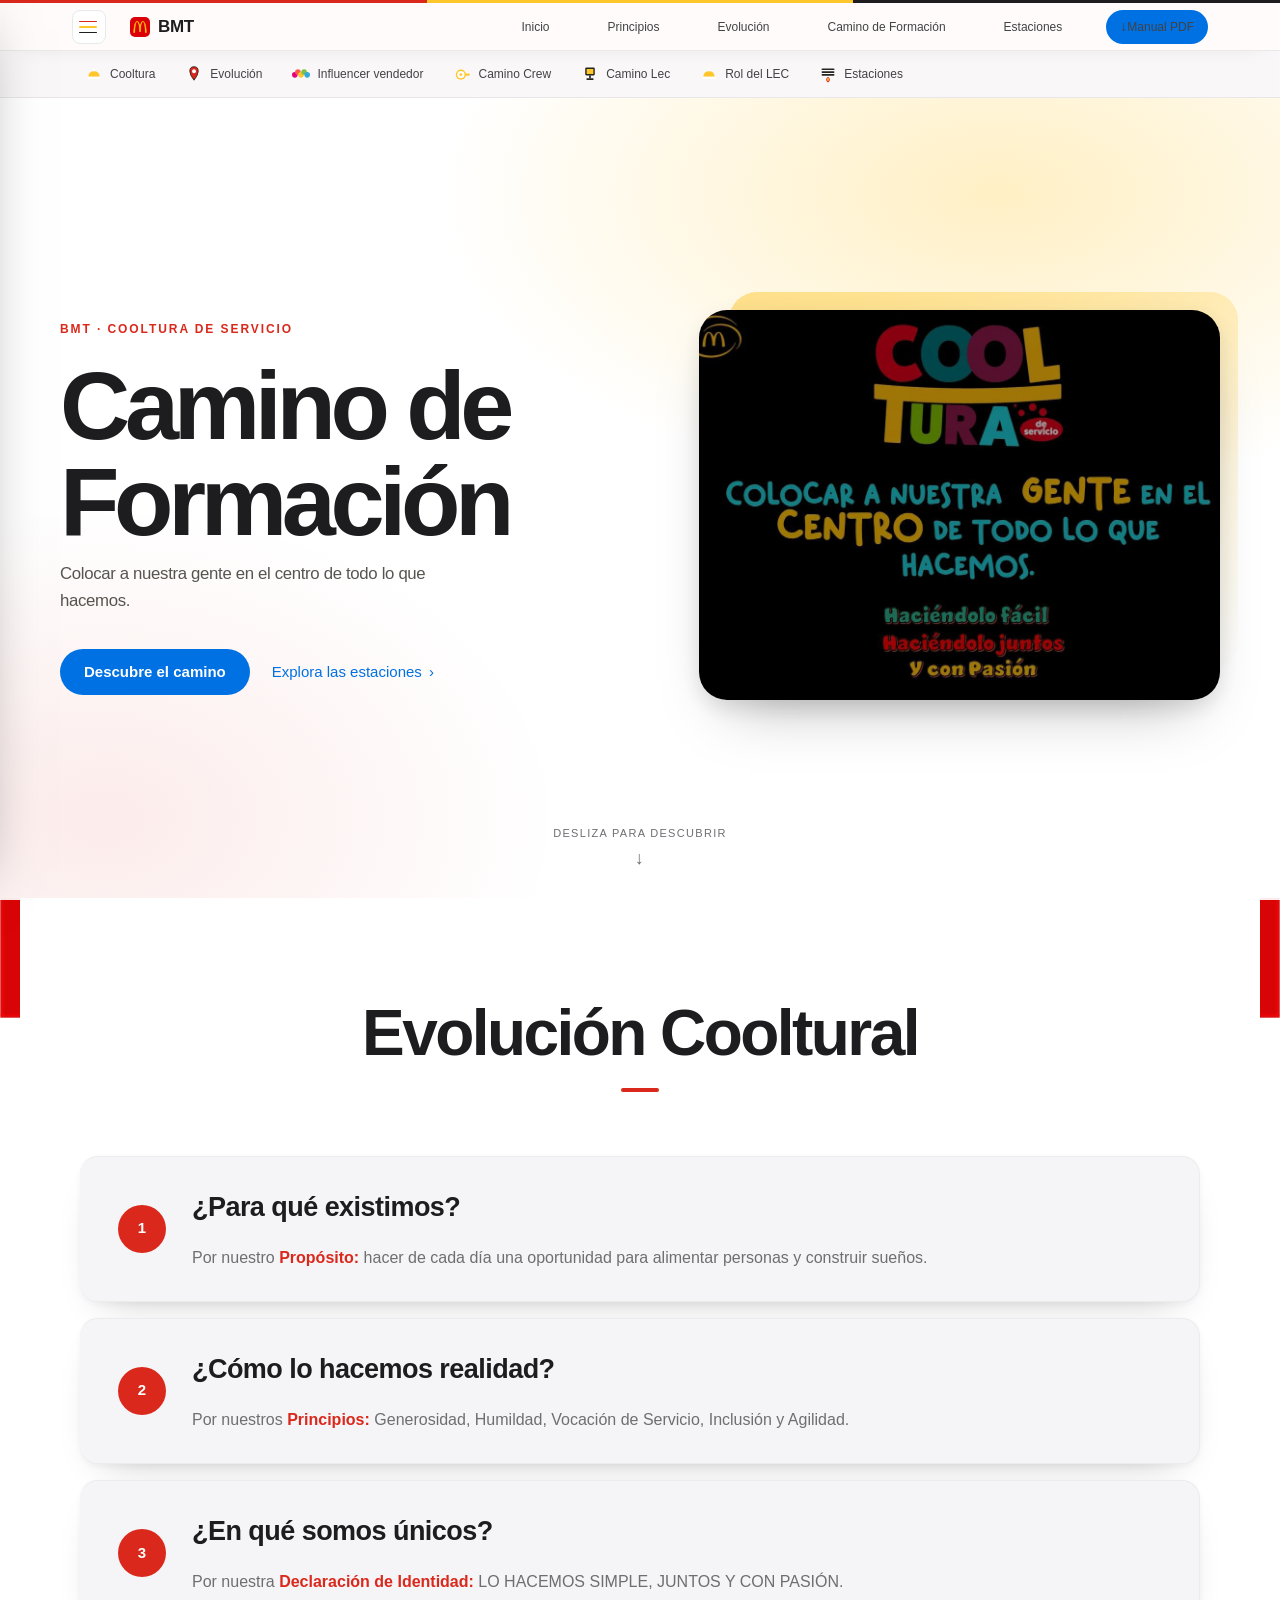
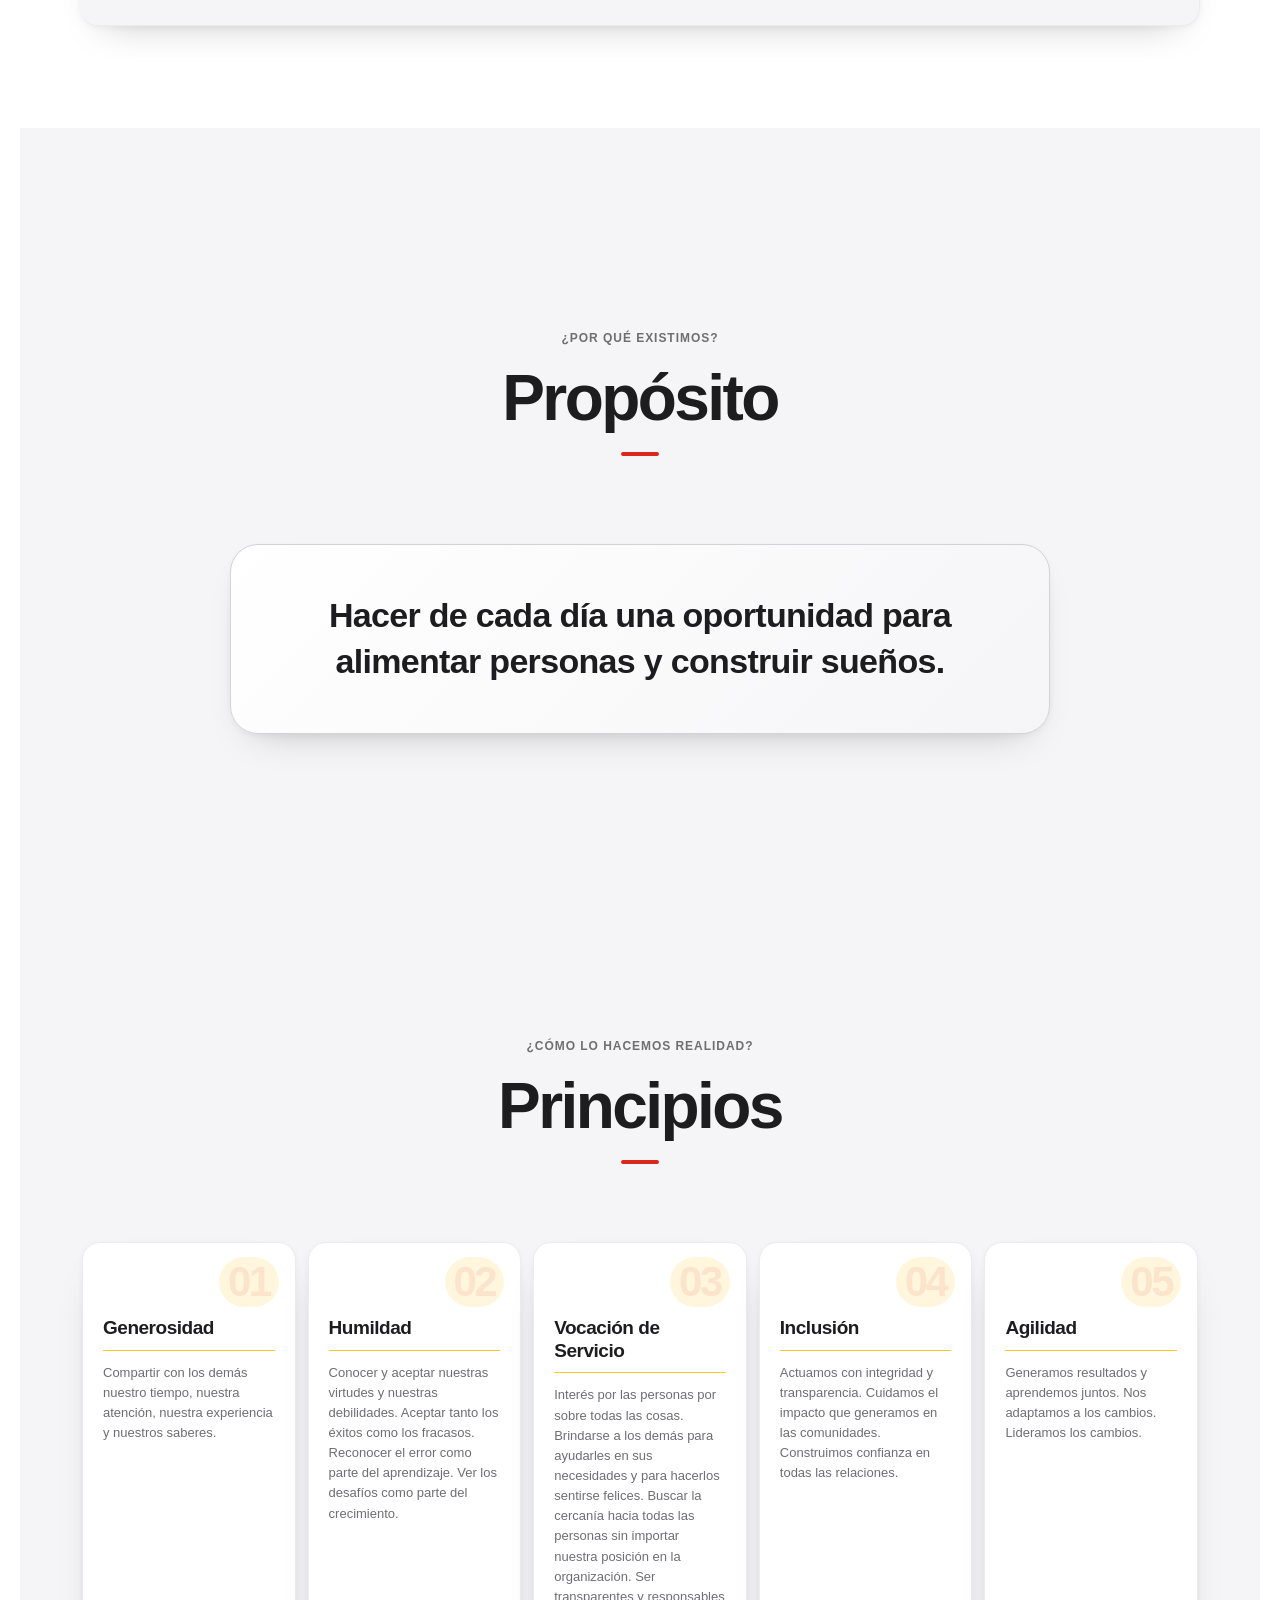
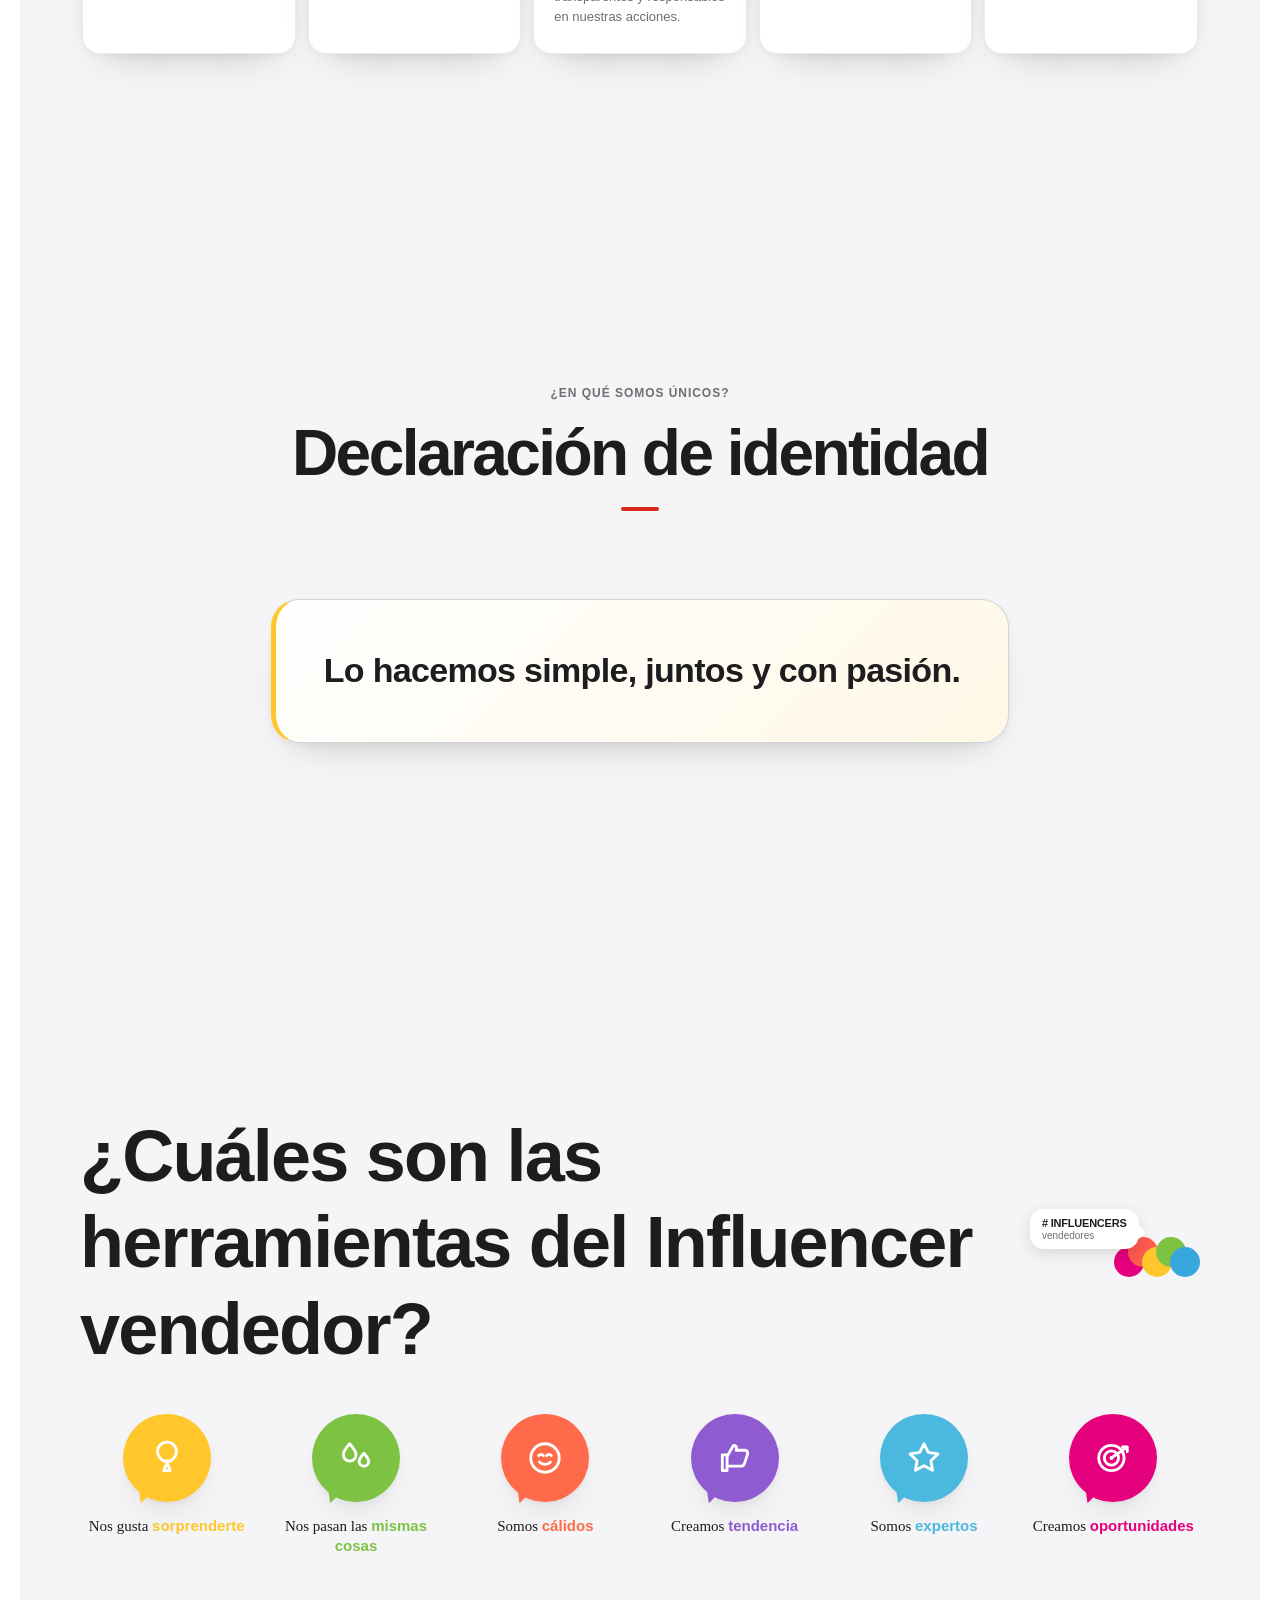
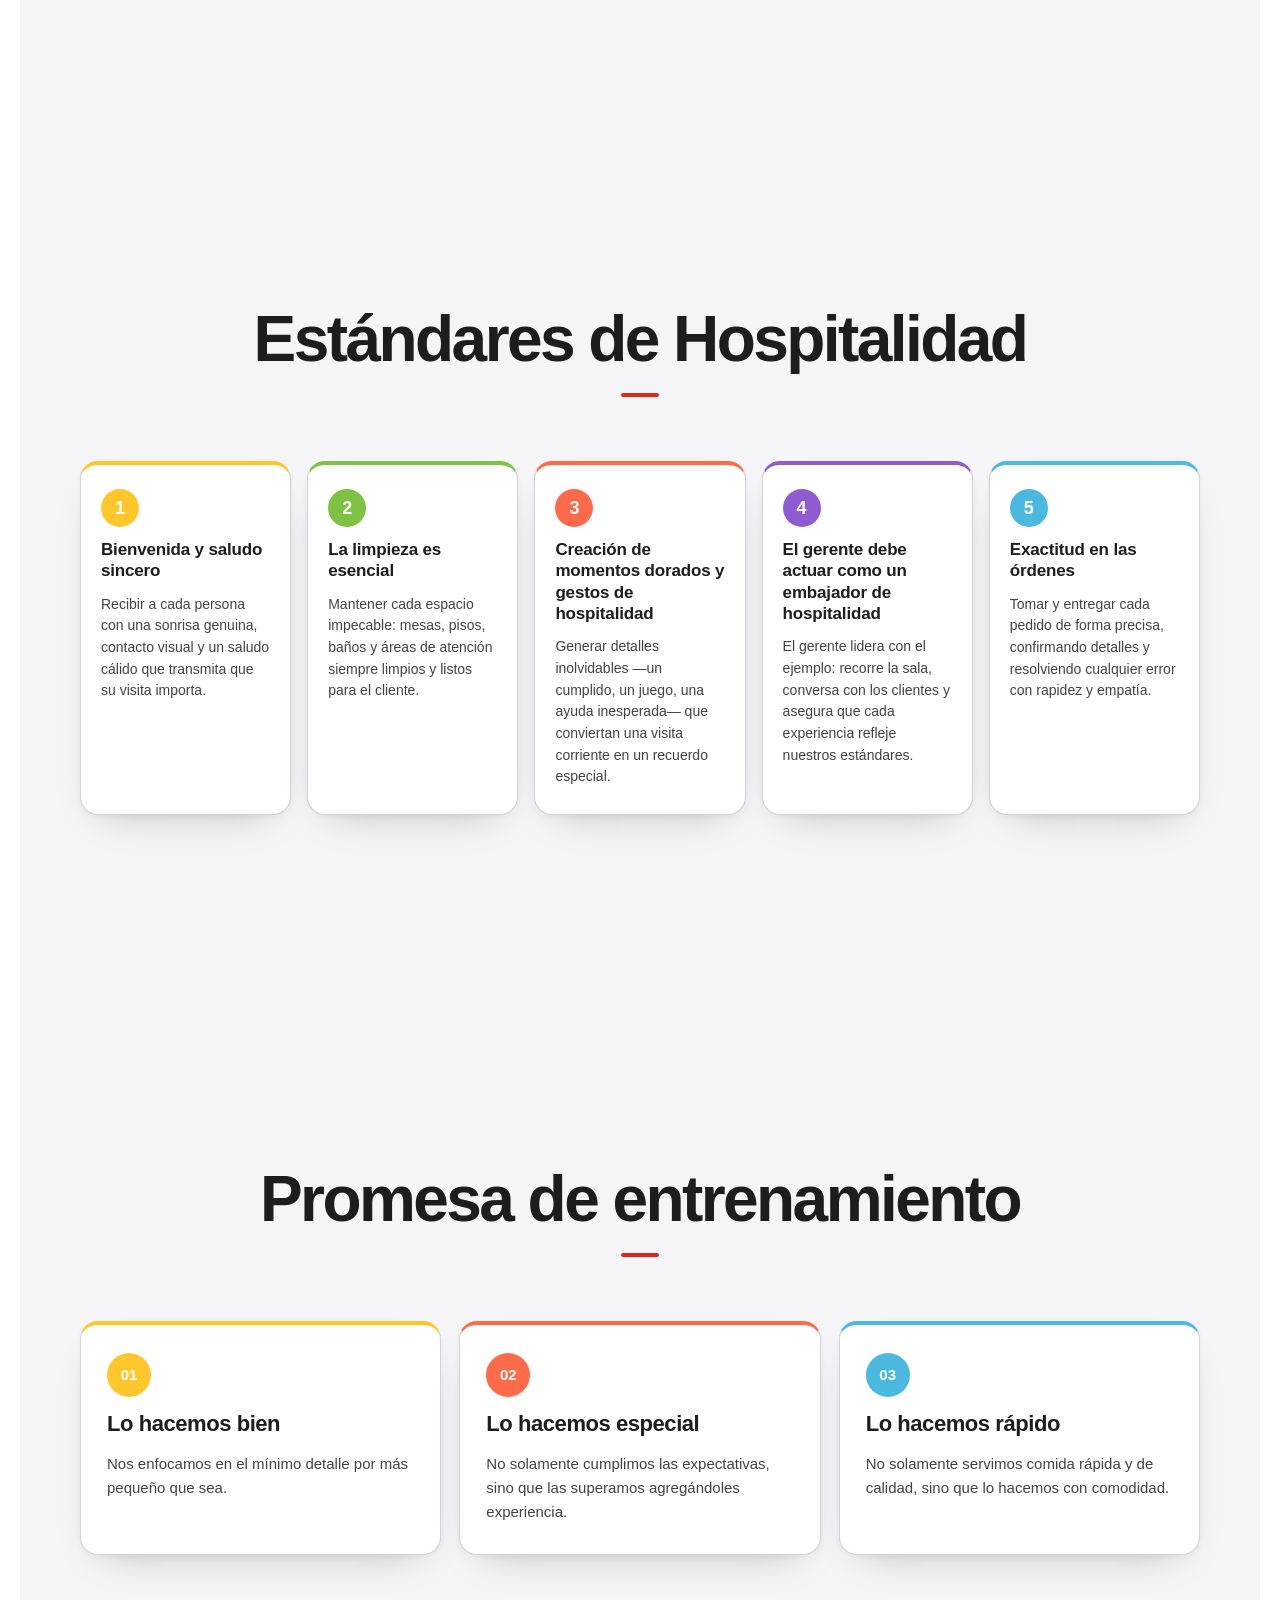
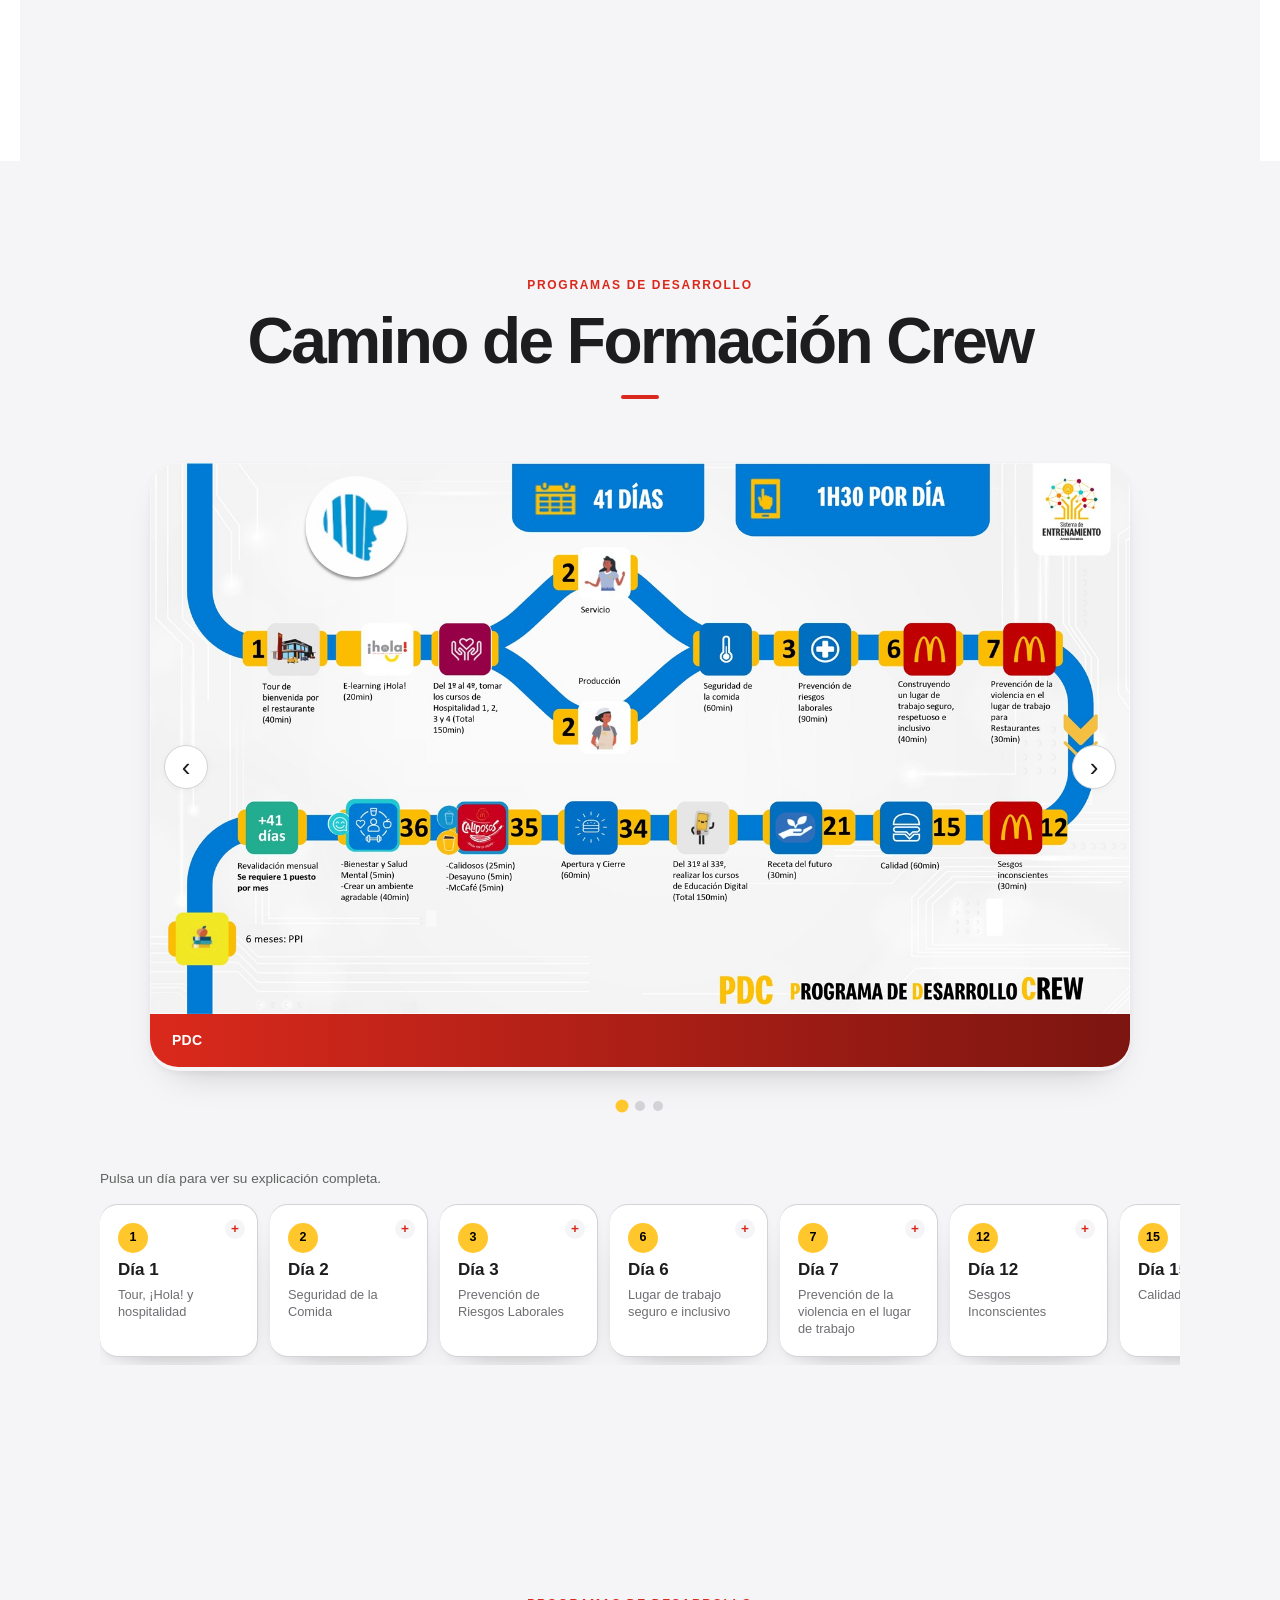
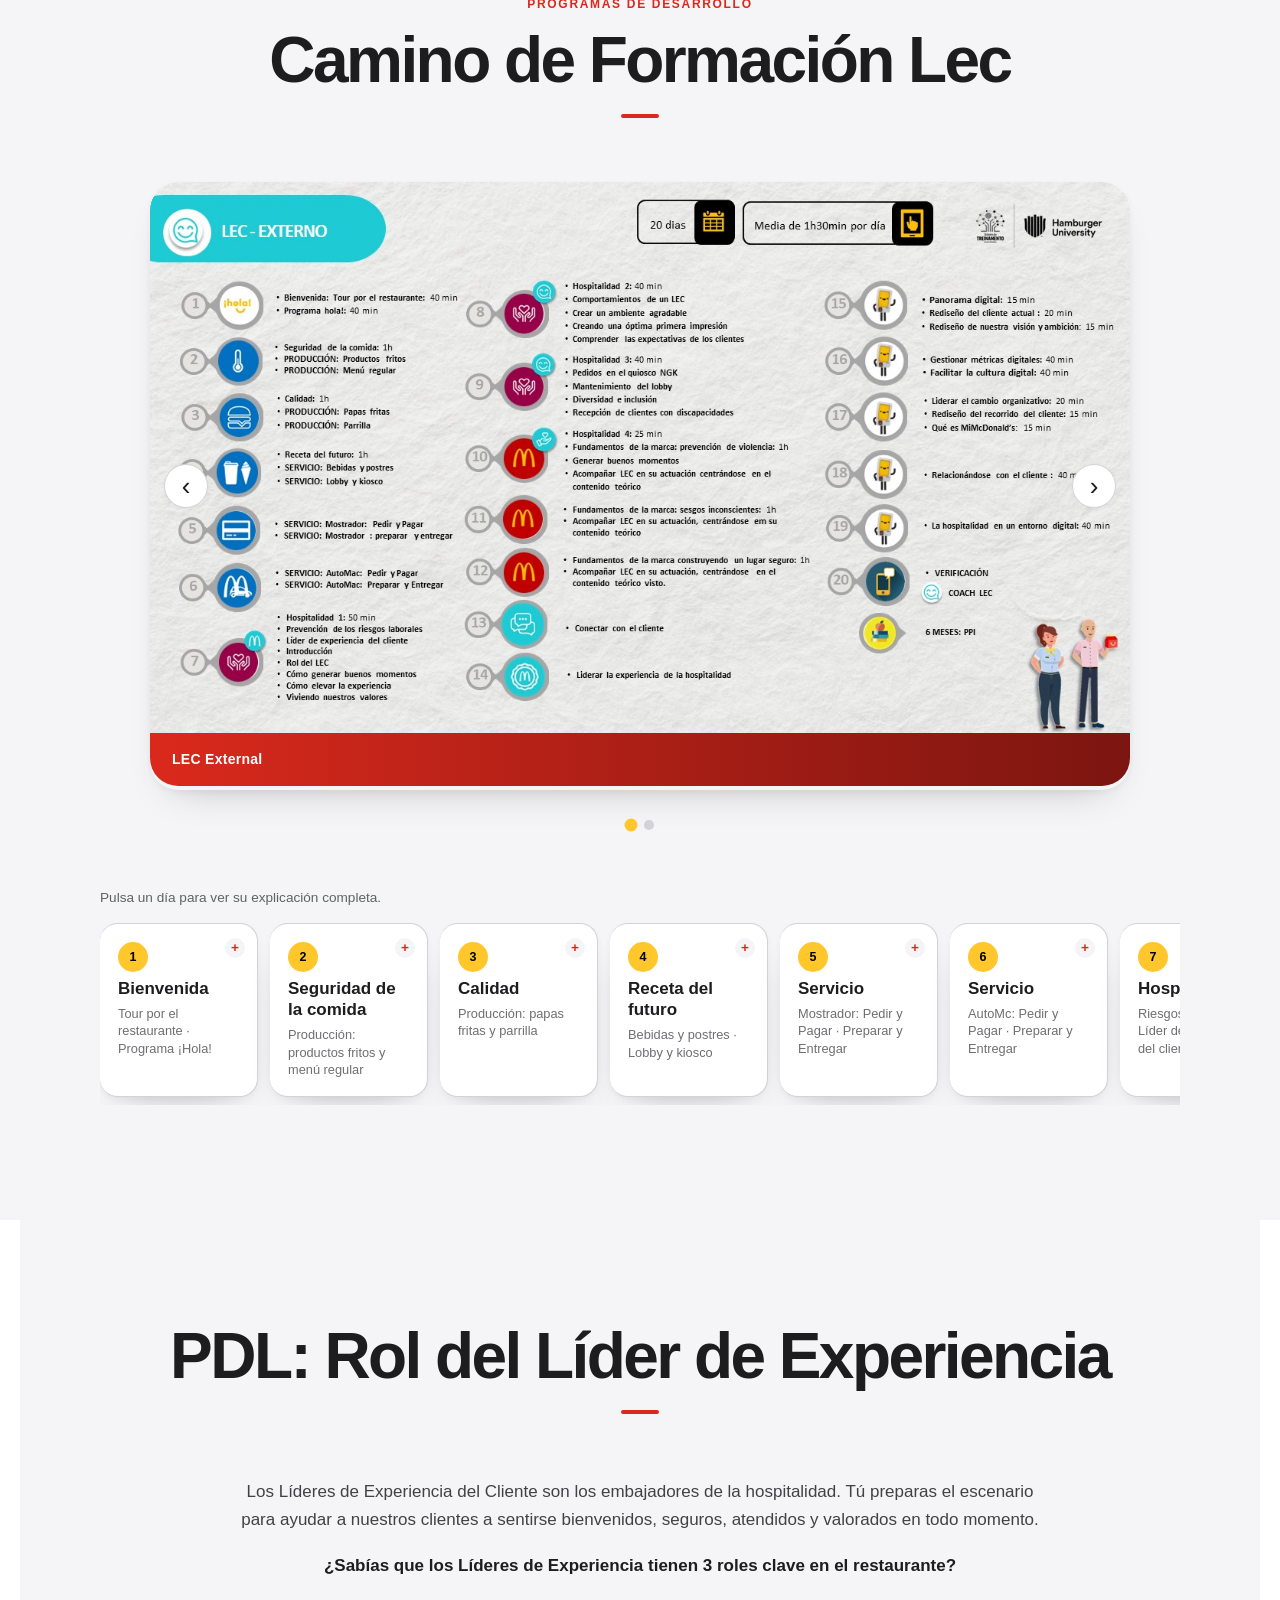
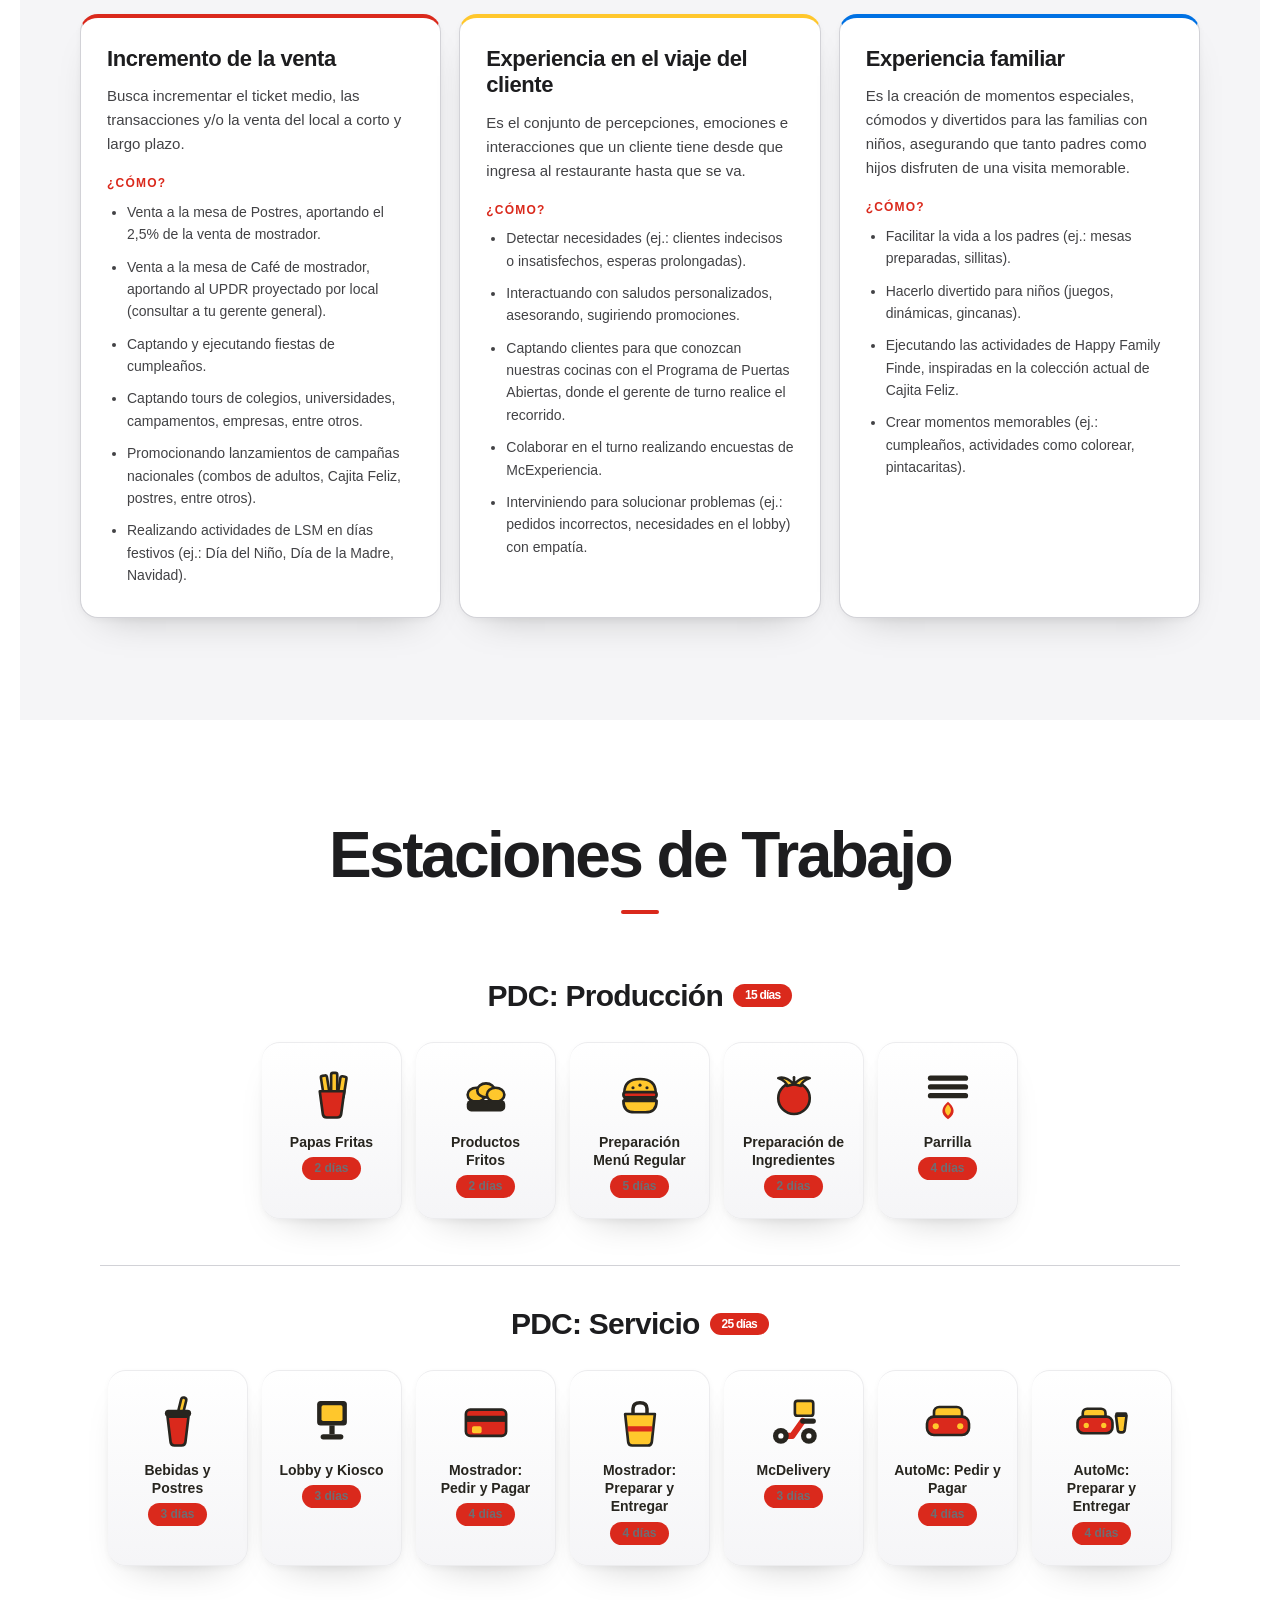
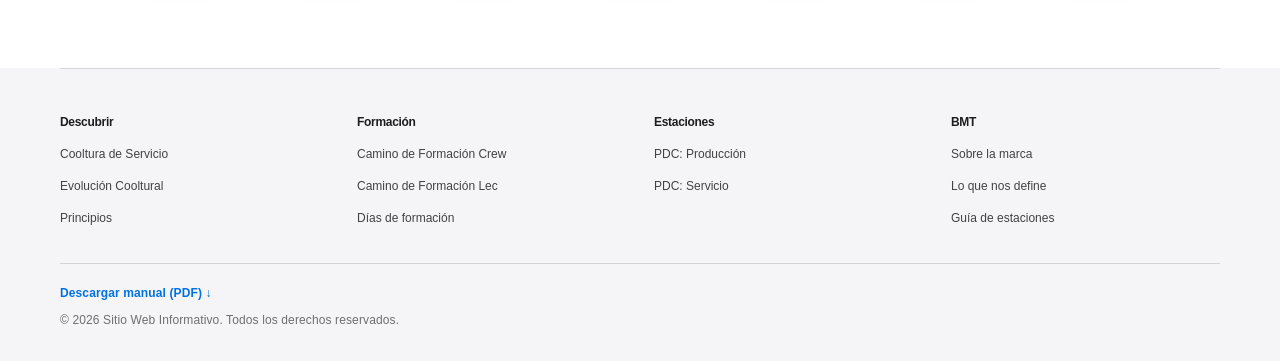
==== index.html @ 4ea1571f "Publicar pagina de camino de formacion" ====
<!DOCTYPE html>
<html lang="es">
<head>
    <meta charset="UTF-8">
    <meta name="viewport" content="width=device-width, initial-scale=1.0">
    <title>BMT | Entrenamiento</title>
    <link rel="icon" href="img/lg.ico">
    <link rel="stylesheet" href="index.css?v=64">
    <!-- Rediseño visual: estilo Apple, sin JavaScript -->
    <link rel="stylesheet" href="apple.css?v=25">
</head>
<body>

    <!--
        ESTRUCTURA DE LA PÁGINA (de arriba hacia abajo)
        1. Franjas de colores
        2. Barra de navegación superior
        3. Menú lateral de estaciones (se abre con la hamburguesa)
        4. Contenido principal:
           #cooltura   → portada
           #evolucion  → evolución cooltural
           #principios → 5 tarjetas fijas en fila, se levantan al pasar el cursor
           #camino     → camino de formación
           #estaciones → galería y detalle de estaciones
        5. Pie de página
    -->

    <!-- Control del menú lateral (checkbox oculto, solo HTML y CSS) -->
    <input type="checkbox" id="toggle-lateral" class="toggle-lateral"> <!--controla el funcionamiento del menú izquierdo-->

    <!-- TRES RALLITAS: paleta de colores McDonald's (rojo, amarillo, negro) -->
    <div class="franjas">
        <span class="franja roja"></span>
        <span class="franja amarilla"></span>
        <span class="franja negra"></span>
    </div>

    <!-- MENÚ HORIZONTAL PRINCIPAL -->
    <header class="barra-navegacion">
        <nav class="menu">
            <label for="toggle-lateral" class="hamburguesa"> <!--este se vincula con el type checkbox-->
                <span class="r1"></span> <!--este es el menú hamburguesa, o sea, las tres líneas que están del lado izquierdo-->
                <span class="r2"></span>
                <span class="r3"></span>
            </label>
            <a href="#cooltura" class="marca">
                <img src="img/lg.ico" class="logo">
                <strong>BMT</strong>
            </a>
            <ul class="menu-lista">
                <li><a href="#cooltura">Inicio</a></li>
                <li><a href="#principios">Principios</a></li>
                <li><a href="#evolucion">Evolución</a></li>
                <li><a href="#camino">Camino de Formación</a></li>
                <li><a href="#estaciones">Estaciones</a></li>
                <li class="menu-manual"><a class="boton-manual" href="MANUAL-DE-USUARIO.pdf" download>Manual PDF</a></li>
            </ul>
        </nav>
    </header>

    <!-- NAVEGACIÓN DE CAPÍTULOS: se queda fija bajo la barra principal -->
    <nav class="capitulos">
        <ul class="capitulos-lista">
            <li><a class="capitulo" href="#cooltura"><img src="img/iconos/servicio.svg" alt=""> Cooltura</a></li>
            <li><a class="capitulo" href="#evolucion"><img src="img/iconos/estaciones.svg" alt=""> Evolución</a></li>
            <li><a class="capitulo" href="#influencers"><img src="img/iconos/influencer.svg" alt=""> Influencer vendedor</a></li>
            <li><a class="capitulo" href="#camino"><img src="img/iconos/produccion.svg" alt=""> Camino Crew</a></li>
            <li><a class="capitulo" href="#camino-lec"><img src="img/iconos/lobby-kiosco.svg" alt=""> Camino Lec</a></li>
            <li><a class="capitulo" href="#rol-lec"><img src="img/iconos/servicio.svg" alt=""> Rol del LEC</a></li>
            <li><a class="capitulo" href="#estaciones"><img src="img/iconos/parrilla.svg" alt=""> Estaciones</a></li>
        </ul>
    </nav>

    <div class="layout">

        <!-- MENÚ LATERAL: ESTACIONES DE TRABAJO McDONALD'S -->
        <aside class="menu-lateral">
            <label for="toggle-lateral" class="cerrar-lateral">✕</label>
            <h3 class="titulo-lateral"><span class="icono"><img src="img/iconos/estaciones.svg"></span> Estaciones de Trabajo</h3>
            <nav>
                <ul class="lista-lateral">

                    
                    <li class="grupo">
                        <span class="grupo-titulo">
                            <span class="grupo-nombre"><span class="icono"><img src="img/iconos/produccion.svg"></span> PDC: Producción</span>
                            <small>15 días</small><!--se utiliza para reducir el tamaño de la fuente-->
                        </span>
                        <ul>
                            <li><a href="#papas-fritas"><span class="icono"><img src="img/iconos/papas-fritas.svg"></span> Papas Fritas <span class="duracion">2 días</span></a></li>
                            <li><a href="#productos-fritos"><span class="icono"><img src="img/iconos/productos-fritos.svg"></span> Productos Fritos <span class="duracion">2 días</span></a></li>
                            <li><a href="#menu-regular"><span class="icono"><img src="img/iconos/menu-regular.svg"></span> Preparación Menú Regular <span class="duracion">5 días</span></a></li>
                            <li><a href="#ingredientes"><span class="icono"><img src="img/iconos/ingredientes.svg"></span> Preparación de Ingredientes <span class="duracion">2 días</span></a></li>
                            <li><a href="#parrilla"><span class="icono"><img src="img/iconos/parrilla.svg"></span> Parrilla <span class="duracion">4 días</span></a></li>
                        </ul>
                    </li>

                    <li class="grupo">
                        <span class="grupo-titulo">
                            <span class="grupo-nombre"><span class="icono"><img src="img/iconos/servicio.svg"></span> PDC: Servicio</span>
                            <small>25 días</small>
                        </span>
                        <ul>
                            <li><a href="#bebidas-postres"><span class="icono"><img src="img/iconos/bebidas-postres.svg"></span> Bebidas y Postres <span class="duracion">3 días</span></a></li>
                            <li><a href="#lobby-kiosco"><span class="icono"><img src="img/iconos/lobby-kiosco.svg"></span> Lobby y Kiosco <span class="duracion">3 días</span></a></li>
                            <li><a href="#mostrador-pedir"><span class="icono"><img src="img/iconos/mostrador-pedir.svg"></span> Mostrador: Pedir y Pagar <span class="duracion">4 días</span></a></li>
                            <li><a href="#mostrador-entregar"><span class="icono"><img src="img/iconos/mostrador-entregar.svg"></span> Mostrador: Preparar y Entregar <span class="duracion">4 días</span></a></li>
                            <li><a href="#mcdelivery"><span class="icono"><img src="img/iconos/mcdelivery.svg"></span> McDelivery <span class="duracion">3 días</span></a></li>
                            <li><a href="#automc-pedir"><span class="icono"><img src="img/iconos/automc-pedir.svg"></span> AutoMc: Pedir y Pagar <span class="duracion">4 días</span></a></li>
                            <li><a href="#automc-entregar"><span class="icono"><img src="img/iconos/automc-entregar.svg"></span> AutoMc: Preparar y Entregar <span class="duracion">4 días</span></a></li>
                        </ul>
                    </li>

                </ul>
            </nav>
        </aside>

        <!-- CONTENIDO PRINCIPAL -->
        <main class="contenido-principal">

            <!-- COOLTURA DE SERVICIO -->
            <section id="cooltura" class="seccion-cultura">
                <div class="contenido-cultura">
                    <span class="hero-eyebrow">BMT · Cooltura de Servicio</span>
                    <h1>Camino de<br>Formación</h1>
                    <p class="hero-subtitulo">Colocar a nuestra gente en el centro de todo lo que hacemos.</p>
                    <div class="hero-acciones">
                        <a class="hero-cta" href="#camino">Descubre el camino</a>
                        <a class="hero-link" href="#estaciones">Explora las estaciones <span>›</span></a>
                    </div>
                </div>
                <div class="imagen-cultura">
                    <img src="img/cultura.jpeg" width="400" height="200" alt="Equipo de trabajo en el restaurante">
                </div>
                <a class="hero-scroll" href="#evolucion">Desliza para descubrir</a>
            </section>

            <!-- EVOLUCIÓN COOLTURAL -->
            <section id="evolucion" class="seccion">
                <h2>Evolución Cooltural</h2>

                <div class="evolucion-item">
                    <span class="pregunta">¿Para qué existimos?</span>
                    <p>Por nuestro <strong>Propósito:</strong> hacer de cada día una oportunidad para alimentar personas y construir sueños.</p>
                </div>

                <div class="evolucion-item">
                    <span class="pregunta">¿Cómo lo hacemos realidad?</span>
                    <p>Por nuestros <strong>Principios:</strong> Generosidad, Humildad, Vocación de Servicio, Inclusión y Agilidad.</p>
                </div>

                <div class="evolucion-item">
                    <span class="pregunta">¿En qué somos únicos?</span>
                    <p>Por nuestra <strong>Declaración de Identidad:</strong> LO HACEMOS SIMPLE, JUNTOS Y CON PASIÓN.</p>
                </div>
            </section>

            <!-- PROPÓSITO -->
            <section id="proposito" class="seccion seccion-proposito">
                <span class="proposito-eyebrow">¿Por qué existimos?</span>
                <h2>Propósito</h2>
                <p class="proposito-texto">Hacer de cada día una oportunidad para alimentar personas y construir sueños.</p>
            </section>

             <!-- PRINCIPIOS -->
            <section id="principios" class="seccion">
                 <span class="proposito-eyebrow">¿Cómo lo hacemos realidad?</span>
                <h2>Principios</h2>
                <div class="principios-grupo">
                    <div class="principios-ventana">
                        <ul class="principios-lista">
                            <li class="principio-item">
                                <article class="tarjeta-principio">
                                    <span class="contenido-principio">
                                        <h3>Generosidad</h3>
                                        <p>Compartir con los demás nuestro tiempo, nuestra atención, nuestra experiencia y nuestros saberes.</p>
                                    </span>
                                </article>
                            </li>
                            <li class="principio-item">
                                <article class="tarjeta-principio">
                                    <span class="contenido-principio">
                                        <h3>Humildad</h3>
                                        <p>Conocer y aceptar nuestras virtudes y nuestras debilidades. Aceptar tanto los éxitos como los fracasos. Reconocer el error como parte del aprendizaje. Ver los desafíos como parte del crecimiento.</p>
                                    </span>
                                </article>
                            </li>
                            <li class="principio-item">
                                <article class="tarjeta-principio">
                                    <span class="contenido-principio">
                                        <h3>Vocación de Servicio</h3>
                                        <p>Interés por las personas por sobre todas las cosas. Brindarse a los demás para ayudarles en sus necesidades y para hacerlos sentirse felices. Buscar la cercanía hacia todas las personas sin importar nuestra posición en la organización. Ser transparentes y responsables en nuestras acciones.</p>
                                    </span>
                                </article>
                            </li>
                            <li class="principio-item">
                                <article class="tarjeta-principio">
                                    <span class="contenido-principio">
                                        <h3>Inclusión</h3>
                                        <p>Actuamos con integridad y transparencia. Cuidamos el impacto que generamos en las comunidades. Construimos confianza en todas las relaciones.</p>
                                    </span>
                                </article>
                            </li>
                            <li class="principio-item">
                                <article class="tarjeta-principio">
                                    <span class="contenido-principio">
                                        <h3>Agilidad</h3>
                                        <p>Generamos resultados y aprendemos juntos. Nos adaptamos a los cambios. Lideramos los cambios.</p>
                                    </span>
                                </article>
                            </li>
                        </ul>
                    </div>
                </div>
            </section>

            <!-- DECLARACIÓN DE IDENTIDAD -->
            <section id="declaracion-identidad" class="seccion seccion-identidad">
                <span class="identidad-eyebrow">¿En qué somos únicos?</span>
                <h2>Declaración de identidad</h2>
                <p class="identidad-texto">Lo hacemos simple, juntos y con pasión.</p>
            </section>

            <!-- INFLUENCERS VENDEDORES -->
            <section id="influencers" class="seccion seccion-influencers">
                <div class="influencer-cabecera">
                    <h2>¿Cuáles son las herramientas del Influencer vendedor?</h2>
                    <div class="influencer-logo">
                        <span class="logo-circulos"><i></i><i></i><i></i><i></i><i></i></span>
                        <span class="logo-globo"><strong># INFLUENCERS</strong><small>vendedores</small></span>
                    </div>
                </div>

                <div class="rejilla-influencers">
                    <article class="pilar-influencer" style="--color: #FFC72C;">
                        <div class="burbuja-influencer">
                            <svg viewBox="0 0 24 24"><path d="M12 2c-3.3 0-6 2.6-6 5.9 0 3.4 3.2 6.1 5 6.1h2c1.8 0 5-2.7 5-6.1C18 4.6 15.3 2 12 2Z"/><path d="M10 14h4M12 14v3M10 20h4l-1-3h-2l-1 3Z"/></svg>
                        </div>
                        <p class="texto-influencer"><span class="manuscrito">Nos gusta </span><span class="clave">sorprenderte</span></p>
                    </article>

                    <article class="pilar-influencer" style="--color: #7DC242;">
                        <div class="burbuja-influencer">
                            <svg viewBox="0 0 24 24"><path d="M8 3c0 0-4 4.5-4 7a4 4 0 0 0 8 0c0-2.5-4-7-4-7Z"/><path d="M17 9c0 0-3 3.4-3 5.2a3 3 0 0 0 6 0C20 12.4 17 9 17 9Z"/></svg>
                        </div>
                        <p class="texto-influencer"><span class="manuscrito">Nos pasan las </span><span class="clave">mismas cosas</span></p>
                    </article>

                    <article class="pilar-influencer" style="--color: #FF6B4A;">
                        <div class="burbuja-influencer">
                            <svg viewBox="0 0 24 24"><circle cx="12" cy="12" r="9"/><path d="M8 10.5c.8-1 2.2-1 3 0M13 10.5c.8-1 2.2-1 3 0M8.5 14.5c1.8 2 5.2 2 7 0"/></svg>
                        </div>
                        <p class="texto-influencer"><span class="manuscrito">Somos </span><span class="clave">cálidos</span></p>
                    </article>

                    <article class="pilar-influencer" style="--color: #8E5BD1;">
                        <div class="burbuja-influencer">
                            <svg viewBox="0 0 24 24"><path d="M7 10v10H4V10h3Z"/><path d="M7 11l4-7c1.2 0 2 .9 2 2 0 .4-.1.8-.3 1.1H18c1.2 0 2 .9 2 2 0 .3-.1.6-.2.9l-2 6c-.3.8-1 1.1-1.8 1.1H7"/></svg>
                        </div>
                        <p class="texto-influencer"><span class="manuscrito">Creamos </span><span class="clave">tendencia</span></p>
                    </article>

                    <article class="pilar-influencer" style="--color: #4BB8E0;">
                        <div class="burbuja-influencer">
                            <svg viewBox="0 0 24 24"><path d="m12 3 2.7 5.5 6.1.9-4.4 4.3 1 6.1-5.4-2.9-5.4 2.9 1-6.1L3.2 9.4l6.1-.9L12 3Z"/></svg>
                        </div>
                        <p class="texto-influencer"><span class="manuscrito">Somos </span><span class="clave">expertos</span></p>
                    </article>

                    <article class="pilar-influencer" style="--color: #E5007D;">
                        <div class="burbuja-influencer">
                            <svg viewBox="0 0 24 24"><circle cx="11" cy="12" r="8"/><circle cx="11" cy="12" r="4.5"/><circle cx="11" cy="12" r="1.2" fill="currentColor" stroke="none"/><path d="M11 12 21 5M18 5h3v3"/></svg>
                        </div>
                        <p class="texto-influencer"><span class="manuscrito">Creamos </span><span class="clave">oportunidades</span></p>
                    </article>
                </div>
            </section>

            <!-- ESTÁNDARES DE HOSPITALIDAD -->
            <section id="estandares-hospitalidad" class="seccion seccion-estandares">
                <h2>Estándares de Hospitalidad</h2>
                <div class="rejilla-estandares">
                    <article class="estandar-hospitalidad" style="--color: #FFC72C;">
                        <span class="numero-estandar">1</span>
                        <h3>Bienvenida y saludo sincero</h3>
                        <p>Recibir a cada persona con una sonrisa genuina, contacto visual y un saludo cálido que transmita que su visita importa.</p>
                    </article>

                    <article class="estandar-hospitalidad" style="--color: #7DC242;">
                        <span class="numero-estandar">2</span>
                        <h3>La limpieza es esencial</h3>
                        <p>Mantener cada espacio impecable: mesas, pisos, baños y áreas de atención siempre limpios y listos para el cliente.</p>
                    </article>

                    <article class="estandar-hospitalidad" style="--color: #FF6B4A;">
                        <span class="numero-estandar">3</span>
                        <h3>Creación de momentos dorados y gestos de hospitalidad</h3>
                        <p>Generar detalles inolvidables —un cumplido, un juego, una ayuda inesperada— que conviertan una visita corriente en un recuerdo especial.</p>
                    </article>

                    <article class="estandar-hospitalidad" style="--color: #8E5BD1;">
                        <span class="numero-estandar">4</span>
                        <h3>El gerente debe actuar como un embajador de hospitalidad</h3>
                        <p>El gerente lidera con el ejemplo: recorre la sala, conversa con los clientes y asegura que cada experiencia refleje nuestros estándares.</p>
                    </article>

                    <article class="estandar-hospitalidad" style="--color: #4BB8E0;">
                        <span class="numero-estandar">5</span>
                        <h3>Exactitud en las órdenes</h3>
                        <p>Tomar y entregar cada pedido de forma precisa, confirmando detalles y resolviendo cualquier error con rapidez y empatía.</p>
                    </article>
                </div>
            </section>

            <!-- PROMESA DE ENTRENAMIENTO -->
            <section id="promesa-entrenamiento" class="seccion seccion-promesa">
                <h2>Promesa de entrenamiento</h2>
                <div class="rejilla-promesa">
                    <article class="promesa" style="--color: #FFC72C;">
                        <span class="numero-promesa">01</span>
                        <h3>Lo hacemos bien</h3>
                        <p>Nos enfocamos en el mínimo detalle por más pequeño que sea.</p>
                    </article>
                    <article class="promesa" style="--color: #FF6B4A;">
                        <span class="numero-promesa">02</span>
                        <h3>Lo hacemos especial</h3>
                        <p>No solamente cumplimos las expectativas, sino que las superamos agregándoles experiencia.</p>
                    </article>
                    <article class="promesa" style="--color: #4BB8E0;">
                        <span class="numero-promesa">03</span>
                        <h3>Lo hacemos rápido</h3>
                        <p>No solamente servimos comida rápida y de calidad, sino que lo hacemos con comodidad.</p>
                    </article>
                </div>
            </section>

            <!-- CAMINO DE FORMACIÓN CREW -->
            <section id="camino" class="seccion">
                <p class="etiqueta">PROGRAMAS DE DESARROLLO</p>
                <h2>Camino de Formación Crew</h2>
                <!-- Galería de imágenes (solo HTML y CSS).
                     Los radios ocultos guardan qué imagen se está viendo;
                     las etiquetas con forma de flecha y de punto los marcan. -->
                <div class="camino-grupo">
                    <input type="radio" name="imagen-camino" id="camino-imagen-1" class="control-camino" checked>
                    <input type="radio" name="imagen-camino" id="camino-imagen-2" class="control-camino">
                    <input type="radio" name="imagen-camino" id="camino-imagen-3" class="control-camino">

                    <div class="camino-escenario">
                        <div class="camino-ventana">
                            <ul class="camino-lista">
                                <li class="camino-item">
                                    <figure class="diapositiva-camino">
                                        <img src="img/pdc-web.jpg" width="1600" height="900">
                                        <figcaption>PDC</figcaption>
                                    </figure>
                                </li>
                                <li class="camino-item">
                                    <figure class="diapositiva-camino">
                                        <img src="img/produccion.jpg" width="1280" height="720">
                                        <figcaption>Producción</figcaption>
                                    </figure>
                                </li>
                                <li class="camino-item">
                                    <figure class="diapositiva-camino">
                                        <img src="img/servicio.jpg" width="1280" height="720">
                                        <figcaption>Servicio</figcaption>
                                    </figure>
                                </li>
                            </ul>
                        </div>

                        <!-- Un par de flechas por cada imagen, para que "anterior" y
                             "siguiente" cambien -->
                        <div class="flechas-camino estado-1">
                            <label for="camino-imagen-3" class="camino-flecha camino-flecha-lado camino-flecha-izquierda">‹</label>
                            <label for="camino-imagen-2" class="camino-flecha camino-flecha-lado camino-flecha-derecha">›</label>
                        </div>
                        <div class="flechas-camino estado-2">
                            <label for="camino-imagen-1" class="camino-flecha camino-flecha-lado camino-flecha-izquierda">‹</label>
                            <label for="camino-imagen-3" class="camino-flecha camino-flecha-lado camino-flecha-derecha">›</label>
                        </div>
                        <div class="flechas-camino estado-3">
                            <label for="camino-imagen-2" class="camino-flecha camino-flecha-lado camino-flecha-izquierda">‹</label>
                            <label for="camino-imagen-1" class="camino-flecha camino-flecha-lado camino-flecha-derecha">›</label>
                        </div>
                    </div>

                    <div class="camino-controles">
                        <div class="camino-puntos">
                            <label for="camino-imagen-1" class="camino-punto"></label>
                            <label for="camino-imagen-2" class="camino-punto"></label>
                            <label for="camino-imagen-3" class="camino-punto"></label>
                        </div>
                    </div>
                </div>

            <div class="camino-descripcion" id="camino-dias">
                <!-- Radios ocultos: al elegir un día solo cambia el contenido,
                     sin desplazar la página. El radio 0 es "ver los días". -->
                <input type="radio" name="dia-camino" id="dia-camino-0" class="control-dia dia-reset" checked>
                <input type="radio" name="dia-camino" id="dia-camino-1" class="control-dia dia-opcion dia-1">
                <input type="radio" name="dia-camino" id="dia-camino-2" class="control-dia dia-opcion dia-2">
                <input type="radio" name="dia-camino" id="dia-camino-3" class="control-dia dia-opcion dia-3">
                <input type="radio" name="dia-camino" id="dia-camino-6" class="control-dia dia-opcion dia-6">
                <input type="radio" name="dia-camino" id="dia-camino-7" class="control-dia dia-opcion dia-7">
                <input type="radio" name="dia-camino" id="dia-camino-12" class="control-dia dia-opcion dia-12">
                <input type="radio" name="dia-camino" id="dia-camino-15" class="control-dia dia-opcion dia-15">
                <input type="radio" name="dia-camino" id="dia-camino-21" class="control-dia dia-opcion dia-21">
                <input type="radio" name="dia-camino" id="dia-camino-31-33" class="control-dia dia-opcion dia-31-33">
                <input type="radio" name="dia-camino" id="dia-camino-34" class="control-dia dia-opcion dia-34">
                <input type="radio" name="dia-camino" id="dia-camino-35" class="control-dia dia-opcion dia-35">
                <input type="radio" name="dia-camino" id="dia-camino-36" class="control-dia dia-opcion dia-36">
                <input type="radio" name="dia-camino" id="dia-camino-+41" class="control-dia dia-opcion dia-41">

                <label for="dia-camino-0" class="volver-dias">
                    <span>←</span> Volver a los días
                </label>

                <p class="camino-pista">Pulsa un día para ver su explicación completa.</p>

                <!-- Tarjetas una al lado de otra, igual que las estaciones. -->
                <div class="rejilla-dias">
                    <label for="dia-camino-1" class="dia-boton">
                        <span class="dia-numero">1</span>
                        <span class="dia-titulo">Día 1</span>
                        <span class="dia-resumen">Tour, ¡Hola! y hospitalidad</span>
                        <span class="dia-icono"></span>
                    </label>
                    <label for="dia-camino-2" class="dia-boton">
                        <span class="dia-numero">2</span>
                        <span class="dia-titulo">Día 2</span>
                        <span class="dia-resumen">Seguridad de la Comida</span>
                        <span class="dia-icono"></span>
                    </label>
                    <label for="dia-camino-3" class="dia-boton">
                        <span class="dia-numero">3</span>
                        <span class="dia-titulo">Día 3</span>
                        <span class="dia-resumen">Prevención de Riesgos Laborales</span>
                        <span class="dia-icono"></span>
                    </label>
                    <label for="dia-camino-6" class="dia-boton">
                        <span class="dia-numero">6</span>
                        <span class="dia-titulo">Día 6</span>
                        <span class="dia-resumen">Lugar de trabajo seguro e inclusivo</span>
                        <span class="dia-icono"></span>
                    </label>
                    <label for="dia-camino-7" class="dia-boton">
                        <span class="dia-numero">7</span>
                        <span class="dia-titulo">Día 7</span>
                        <span class="dia-resumen">Prevención de la violencia en el lugar de trabajo</span>
                        <span class="dia-icono"></span>
                    </label>
                    <label for="dia-camino-12" class="dia-boton">
                        <span class="dia-numero">12</span>
                        <span class="dia-titulo">Día 12</span>
                        <span class="dia-resumen">Sesgos Inconscientes</span>
                        <span class="dia-icono"></span>
                    </label>
                    <label for="dia-camino-15" class="dia-boton">
                        <span class="dia-numero">15</span>
                        <span class="dia-titulo">Día 15</span>
                        <span class="dia-resumen">Calidad</span>
                        <span class="dia-icono"></span>
                    </label>
                    <label for="dia-camino-21" class="dia-boton">
                        <span class="dia-numero">21</span>
                        <span class="dia-titulo">Día 21</span>
                        <span class="dia-resumen">Receta del Futuro</span>
                        <span class="dia-icono"></span>
                    </label>
                    <label for="dia-camino-31-33" class="dia-boton">
                        <span class="dia-numero">31–33</span>
                        <span class="dia-titulo">Días 31 al 33</span>
                        <span class="dia-resumen">Educación Digital</span>
                        <span class="dia-icono"></span>
                    </label>
                    <label for="dia-camino-34" class="dia-boton">
                        <span class="dia-numero">34</span>
                        <span class="dia-titulo">Día 34</span>
                        <span class="dia-resumen">Apertura y Cierre</span>
                        <span class="dia-icono"></span>
                    </label>
                    <label for="dia-camino-35" class="dia-boton">
                        <span class="dia-numero">35</span>
                        <span class="dia-titulo">Día 35</span>
                        <span class="dia-resumen">Calidosos, Desayuno y McCafé</span>
                        <span class="dia-icono"></span>
                    </label>
                     <label for="dia-camino-36" class="dia-boton">
                        <span class="dia-numero">36</span>
                        <span class="dia-titulo">Día 36</span>
                        <span class="dia-resumen">Bienestar y salud mental, Crear un ambiente agradable</span>
                        <span class="dia-icono"></span>
                    </label>
                     <label for="dia-camino-+41" class="dia-boton">
                        <span class="dia-numero">+41</span>
                        <span class="dia-titulo">+ 41 días</span>
                        <span class="dia-resumen">Revalidación mensual</span>
                        <span class="dia-icono"></span>
                    </label>
                </div>

                <div class="camino-detalles">
                    <div class="dia-detalle" id="detalle-dia-1">
                        <h3 class="dia-detalle-titulo">Día 1 · Tour, ¡Hola! y hospitalidad</h3>
                        <p>El primer día se le debe realizar el Tour por el restaurante, tiene una duración de 40 min. Ese mismo día el crew debe realizar el curso de ¡Hola! (20 min), al igual que los 4 cursos de hospitalidad (150 min en total).</p>
                    </div>
                    <div class="dia-detalle" id="detalle-dia-2">
                        <h3 class="dia-detalle-titulo">Día 2 · Seguridad de la Comida</h3>
                        <p>Debe comenzar en algunas de las estaciones, ya sea por producción o servicio, y debe hacer de la mano el curso de Seguridad de la Comida (60 min).</p>
                    </div>
                    <div class="dia-detalle" id="detalle-dia-3">
                        <h3 class="dia-detalle-titulo">Día 3 · Prevención de Riesgos Laborales</h3>
                        <p>Debe realizar el curso de Prevención de Riesgos Laborales (90 min).</p>
                    </div>
                    <div class="dia-detalle" id="detalle-dia-6">
                        <h3 class="dia-detalle-titulo">Día 6 · Lugar de trabajo seguro e inclusivo</h3>
                        <p>Debe realizar el curso Construyendo un lugar de trabajo seguro, respetuoso e inclusivo (40 min).</p>
                    </div>
                    <div class="dia-detalle" id="detalle-dia-7">
                        <h3 class="dia-detalle-titulo">Día 7 · Prevención de la violencia en el lugar de trabajo</h3>
                        <p>Debe realizar el curso de Prevención de la violencia en el lugar de trabajo para restaurantes (30 min).</p>
                    </div>
                    <div class="dia-detalle" id="detalle-dia-12">
                        <h3 class="dia-detalle-titulo">Día 12 · Sesgos Inconscientes</h3>
                        <p>Debe realizar el curso de Sesgos Inconscientes (30 min).</p>
                    </div>
                    <div class="dia-detalle" id="detalle-dia-15">
                        <h3 class="dia-detalle-titulo">Día 15 · Calidad</h3>
                        <p>Debe realizar el curso de Calidad (60 min).</p>
                    </div>
                    <div class="dia-detalle" id="detalle-dia-21">
                        <h3 class="dia-detalle-titulo">Día 21 · Receta del Futuro</h3>
                        <p>Debe realizar el curso de Receta del Futuro (30 min).</p>
                    </div>
                    <div class="dia-detalle" id="detalle-dia-31-33">
                        <h3 class="dia-detalle-titulo">Días 31 al 33 · Educación Digital</h3>
                        <p>Debe realizar los cursos de Educación Digital (150 min en total).</p>
                    </div>
                    <div class="dia-detalle" id="detalle-dia-34">
                        <h3 class="dia-detalle-titulo">Día 34 · Apertura y Cierre</h3>
                        <p>Debe realizar los cursos de Apertura y Cierre (60 min).</p>
                    </div>
                    <div class="dia-detalle" id="detalle-dia-35">
                        <h3 class="dia-detalle-titulo">Día 35 · Calidosos, Desayuno y McCafé</h3>
                        <p>Debe realizar los cursos de Calidosos (25 min), Desayuno (5 min) y McCafé (5 min).</p>
                    </div>
                    <div class="dia-detalle" id="detalle-dia-36">
                        <h3 class="dia-detalle-titulo">Día 36</h3>
                        <p>Crear un ambiente agradable (40 min).<br>Bienestar y salud mental (5 min)</p>
                    </div>
                    <div class="dia-detalle" id="detalle-dia-+41">
                        <h3 class="dia-detalle-titulo">+ 41 días · Revalidación mensual</h3>
                        <p>Se le realiza entrenamiento dos veces por semana por las estaciones, siguiendo el camino de formación.</p>
                    </div>
                </div>
            </div>
            </section>

             <section id="camino-lec" class="seccion">
                <p class="etiqueta">PROGRAMAS DE DESARROLLO</p>
                <h2>Camino de Formación Lec</h2>
                <!-- Galería de imágenes (solo HTML y CSS).
                     Los radios ocultos guardan qué imagen se está viendo;
                     las etiquetas con forma de flecha y de punto los marcan. -->
                <!-- Carrusel independiente: radios propios (name="imagen-lec") para
                     que no compita con el carrusel de Crew. -->
                <div class="camino-grupo camino-grupo-lec">
                    <input type="radio" name="imagen-lec" id="lec-imagen-1" class="control-camino" checked>
                    <input type="radio" name="imagen-lec" id="lec-imagen-2" class="control-camino">

                    <div class="camino-escenario">
                        <div class="camino-ventana">
                            <ul class="camino-lista">
                                <li class="camino-item">
                                    <figure class="diapositiva-camino">
                                        <img src="img/lec-external-es.jpg" width="1600" height="900">
                                        <figcaption>LEC External</figcaption>
                                    </figure>
                                </li>
                                <li class="camino-item">
                                    <figure class="diapositiva-camino">
                                        <img src="img/lec-internal-es.jpg" width="1280" height="720">
                                        <figcaption>LEC Internal</figcaption>
                                    </figure>
                                </li>
                            </ul>
                        </div>

                        <!-- Solo hay dos diapositivas: "anterior" y "siguiente"
                             llevan a la otra imagen. -->
                        <div class="flechas-camino estado-1">
                            <label for="lec-imagen-2" class="camino-flecha camino-flecha-lado camino-flecha-izquierda">‹</label>
                            <label for="lec-imagen-2" class="camino-flecha camino-flecha-lado camino-flecha-derecha">›</label>
                        </div>
                        <div class="flechas-camino estado-2">
                            <label for="lec-imagen-1" class="camino-flecha camino-flecha-lado camino-flecha-izquierda">‹</label>
                            <label for="lec-imagen-1" class="camino-flecha camino-flecha-lado camino-flecha-derecha">›</label>
                        </div>
                    </div>

                    <div class="camino-controles">
                        <div class="camino-puntos">
                            <label for="lec-imagen-1" class="camino-punto"></label>
                            <label for="lec-imagen-2" class="camino-punto"></label>
                        </div>
                    </div>
                </div>

            <div class="camino-descripcion" id="camino-lec-dias">
                <!-- Igual que en Crew: radios propios, sin desplazar la página. -->
                <input type="radio" name="dia-lec" id="dia-lec-0" class="control-dia dia-reset" checked>
                <input type="radio" name="dia-lec" id="dia-lec-1" class="control-dia dia-opcion lec-1">
                <input type="radio" name="dia-lec" id="dia-lec-2" class="control-dia dia-opcion lec-2">
                <input type="radio" name="dia-lec" id="dia-lec-3" class="control-dia dia-opcion lec-3">
                <input type="radio" name="dia-lec" id="dia-lec-4" class="control-dia dia-opcion lec-4">
                <input type="radio" name="dia-lec" id="dia-lec-5" class="control-dia dia-opcion lec-5">
                <input type="radio" name="dia-lec" id="dia-lec-6" class="control-dia dia-opcion lec-6">
                <input type="radio" name="dia-lec" id="dia-lec-7" class="control-dia dia-opcion lec-7">
                <input type="radio" name="dia-lec" id="dia-lec-8" class="control-dia dia-opcion lec-8">
                <input type="radio" name="dia-lec" id="dia-lec-9" class="control-dia dia-opcion lec-9">
                <input type="radio" name="dia-lec" id="dia-lec-10" class="control-dia dia-opcion lec-10">
                <input type="radio" name="dia-lec" id="dia-lec-11" class="control-dia dia-opcion lec-11">
                <input type="radio" name="dia-lec" id="dia-lec-12" class="control-dia dia-opcion lec-12">
                <input type="radio" name="dia-lec" id="dia-lec-13" class="control-dia dia-opcion lec-13">
                <input type="radio" name="dia-lec" id="dia-lec-14" class="control-dia dia-opcion lec-14">
                <input type="radio" name="dia-lec" id="dia-lec-15" class="control-dia dia-opcion lec-15">
                <input type="radio" name="dia-lec" id="dia-lec-16" class="control-dia dia-opcion lec-16">
                <input type="radio" name="dia-lec" id="dia-lec-17" class="control-dia dia-opcion lec-17">
                <input type="radio" name="dia-lec" id="dia-lec-18" class="control-dia dia-opcion lec-18">
                <input type="radio" name="dia-lec" id="dia-lec-19" class="control-dia dia-opcion lec-19">
                <input type="radio" name="dia-lec" id="dia-lec-20" class="control-dia dia-opcion lec-20">

                <label for="dia-lec-0" class="volver-dias">
                    <span>←</span> Volver a los días
                </label>

                <p class="camino-pista">Pulsa un día para ver su explicación completa.</p>

                <!-- Tarjetas una al lado de otra, igual que las estaciones. -->
                <div class="rejilla-dias">
                    <label for="dia-lec-1" class="dia-boton">
                        <span class="dia-numero">1</span>
                        <span class="dia-titulo">Bienvenida</span>
                        <span class="dia-resumen">Tour por el restaurante · Programa ¡Hola!</span>
                        <span class="dia-icono"></span>
                    </label>
                    <label for="dia-lec-2" class="dia-boton">
                        <span class="dia-numero">2</span>
                        <span class="dia-titulo">Seguridad de la comida</span>
                        <span class="dia-resumen">Producción: productos fritos y menú regular</span>
                        <span class="dia-icono"></span>
                    </label>
                    <label for="dia-lec-3" class="dia-boton">
                        <span class="dia-numero">3</span>
                        <span class="dia-titulo">Calidad</span>
                        <span class="dia-resumen">Producción: papas fritas y parrilla</span>
                        <span class="dia-icono"></span>
                    </label>
                    <label for="dia-lec-4" class="dia-boton">
                        <span class="dia-numero">4</span>
                        <span class="dia-titulo">Receta del futuro</span>
                        <span class="dia-resumen">Bebidas y postres · Lobby y kiosco</span>
                        <span class="dia-icono"></span>
                    </label>
                    <label for="dia-lec-5" class="dia-boton">
                        <span class="dia-numero">5</span>
                        <span class="dia-titulo">Servicio</span>
                        <span class="dia-resumen">Mostrador: Pedir y Pagar · Preparar y Entregar</span>
                        <span class="dia-icono"></span>
                    </label>
                    <label for="dia-lec-6" class="dia-boton">
                        <span class="dia-numero">6</span>
                        <span class="dia-titulo">Servicio</span>
                        <span class="dia-resumen">AutoMc: Pedir y Pagar · Preparar y Entregar</span>
                        <span class="dia-icono"></span>
                    </label>
                    <label for="dia-lec-7" class="dia-boton">
                        <span class="dia-numero">7</span>
                        <span class="dia-titulo">Hospitalidad 1</span>
                        <span class="dia-resumen">Riesgos laborales · Líder de experiencia del cliente</span>
                        <span class="dia-icono"></span>
                    </label>
                    <label for="dia-lec-8" class="dia-boton">
                        <span class="dia-numero">8</span>
                        <span class="dia-titulo">Hospitalidad 2</span>
                        <span class="dia-resumen">Comportamientos de un LEC</span>
                        <span class="dia-icono"></span>
                    </label>
                    <label for="dia-lec-9" class="dia-boton">
                        <span class="dia-numero">9</span>
                        <span class="dia-titulo">Hospitalidad 3</span>
                        <span class="dia-resumen">Quiosco NGK · Lobby · Diversidad e inclusión</span>
                        <span class="dia-icono"></span>
                    </label>
                    <label for="dia-lec-10" class="dia-boton">
                        <span class="dia-numero">10</span>
                        <span class="dia-titulo">Hospitalidad 4</span>
                        <span class="dia-resumen">Prevención de violencia</span>
                        <span class="dia-icono"></span>
                    </label>
                    <label for="dia-lec-11" class="dia-boton">
                        <span class="dia-numero">11</span>
                        <span class="dia-titulo">Sesgos inconscientes</span>
                        <span class="dia-resumen">Fundamentos de la marca</span>
                        <span class="dia-icono"></span>
                    </label>
                    <label for="dia-lec-12" class="dia-boton">
                        <span class="dia-numero">12</span>
                        <span class="dia-titulo">Lugar seguro</span>
                        <span class="dia-resumen">Fundamentos de la marca</span>
                        <span class="dia-icono"></span>
                    </label>
                    <label for="dia-lec-13" class="dia-boton">
                        <span class="dia-numero">13</span>
                        <span class="dia-titulo">Conectar con el cliente</span>
                        <span class="dia-resumen">Hospitalidad</span>
                        <span class="dia-icono"></span>
                    </label>
                    <label for="dia-lec-14" class="dia-boton">
                        <span class="dia-numero">14</span>
                        <span class="dia-titulo">Liderar la experiencia</span>
                        <span class="dia-resumen">Experiencia de la hospitalidad</span>
                        <span class="dia-icono"></span>
                    </label>
                    <label for="dia-lec-15" class="dia-boton">
                        <span class="dia-numero">15</span>
                        <span class="dia-titulo">Panorama digital</span>
                        <span class="dia-resumen">Rediseño del cliente y de la visión</span>
                        <span class="dia-icono"></span>
                    </label>
                    <label for="dia-lec-16" class="dia-boton">
                        <span class="dia-numero">16</span>
                        <span class="dia-titulo">Métricas digitales</span>
                        <span class="dia-resumen">Cultura digital</span>
                        <span class="dia-icono"></span>
                    </label>
                    <label for="dia-lec-17" class="dia-boton">
                        <span class="dia-numero">17</span>
                        <span class="dia-titulo">Cambio organizativo</span>
                        <span class="dia-resumen">Recorrido del cliente · MiMcDonald's</span>
                        <span class="dia-icono"></span>
                    </label>
                    <label for="dia-lec-18" class="dia-boton">
                        <span class="dia-numero">18</span>
                        <span class="dia-titulo">Relacionándose con el cliente</span>
                        <span class="dia-resumen">Hospitalidad</span>
                        <span class="dia-icono"></span>
                    </label>
                    <label for="dia-lec-19" class="dia-boton">
                        <span class="dia-numero">19</span>
                        <span class="dia-titulo">Hospitalidad digital</span>
                        <span class="dia-resumen">Entorno digital</span>
                        <span class="dia-icono"></span>
                    </label>
                    <label for="dia-lec-20" class="dia-boton">
                        <span class="dia-numero">20</span>
                        <span class="dia-titulo">Verificación</span>
                        <span class="dia-resumen">Coach LEC · 6 meses · PPI</span>
                        <span class="dia-icono"></span>
                    </label>
                </div>

                <div class="camino-detalles">
                    <div class="dia-detalle" id="detalle-lec-1">
                        <h3 class="dia-detalle-titulo">1 · Bienvenida</h3>
                        <ul>
                            <li>Bienvenida: Tour por el restaurante: 40 min</li>
                            <li>Programa ¡Hola!: 40 min</li>
                        </ul>
                    </div>
                    <div class="dia-detalle" id="detalle-lec-2">
                        <h3 class="dia-detalle-titulo">2 · Seguridad de la comida</h3>
                        <ul>
                            <li>Seguridad de la comida: 1h</li>
                            <li>PRODUCCIÓN: Productos fritos</li>
                            <li>PRODUCCIÓN: Menú regular</li>
                        </ul>
                    </div>
                    <div class="dia-detalle" id="detalle-lec-3">
                        <h3 class="dia-detalle-titulo">3 · Calidad</h3>
                        <ul>
                            <li>Calidad: 1h</li>
                            <li>PRODUCCIÓN: Papas fritas</li>
                            <li>PRODUCCIÓN: Parrilla</li>
                        </ul>
                    </div>
                    <div class="dia-detalle" id="detalle-lec-4">
                        <h3 class="dia-detalle-titulo">4 · Receta del futuro</h3>
                        <ul>
                            <li>Receta del futuro: 1h</li>
                            <li>SERVICIO: Bebidas y postres</li>
                            <li>SERVICIO: Lobby y kiosco</li>
                        </ul>
                    </div>
                    <div class="dia-detalle" id="detalle-lec-5">
                        <h3 class="dia-detalle-titulo">5 · Servicio</h3>
                        <ul>
                            <li>SERVICIO: Mostrador: Pedir y Pagar</li>
                            <li>SERVICIO: Mostrador: preparar y entregar</li>
                        </ul>
                    </div>
                    <div class="dia-detalle" id="detalle-lec-6">
                        <h3 class="dia-detalle-titulo">6 · Servicio</h3>
                        <ul>
                            <li>SERVICIO: AutoMc: Pedir y Pagar</li>
                            <li>SERVICIO: AutoMc: Preparar y Entregar</li>
                        </ul>
                    </div>
                    <div class="dia-detalle" id="detalle-lec-7">
                        <h3 class="dia-detalle-titulo">7 · Hospitalidad 1</h3>
                        <ul>
                            <li>Hospitalidad 1: 50 min</li>
                            <li>Prevención de los riesgos laborales</li>
                            <li>Líder de experiencia del cliente</li>
                            <li>Introducción</li>
                            <li>Rol del LEC</li>
                            <li>Cómo generar buenos momentos</li>
                            <li>Cómo elevar la experiencia</li>
                            <li>Viviendo nuestros valores</li>
                        </ul>
                    </div>
                    <div class="dia-detalle" id="detalle-lec-8">
                        <h3 class="dia-detalle-titulo">8 · Hospitalidad 2</h3>
                        <ul>
                            <li>Hospitalidad 2: 40 min</li>
                            <li>Comportamientos de un LEC</li>
                            <li>Crear un ambiente agradable</li>
                            <li>Creando una óptima primera impresión</li>
                            <li>Comprender las expectativas de los clientes</li>
                        </ul>
                    </div>
                    <div class="dia-detalle" id="detalle-lec-9">
                        <h3 class="dia-detalle-titulo">9 · Hospitalidad 3</h3>
                        <ul>
                            <li>Hospitalidad 3: 40 min</li>
                            <li>Pedidos en el quiosco NGK</li>
                            <li>Mantenimiento del lobby</li>
                            <li>Diversidad e inclusión</li>
                            <li>Recepción de clientes con discapacidades</li>
                        </ul>
                    </div>
                    <div class="dia-detalle" id="detalle-lec-10">
                        <h3 class="dia-detalle-titulo">10 · Hospitalidad 4</h3>
                        <ul>
                            <li>Hospitalidad 4: 25 min</li>
                            <li>Fundamentos de la marca: prevención de violencia: 1h</li>
                            <li>Generar buenos momentos</li>
                            <li>Acompañar LEC en su actuación centrándose en el contenido teórico</li>
                        </ul>
                    </div>
                    <div class="dia-detalle" id="detalle-lec-11">
                        <h3 class="dia-detalle-titulo">11 · Fundamentos de la marca: sesgos inconscientes</h3>
                        <ul>
                            <li>Fundamentos de la marca: sesgos inconscientes: 1h</li>
                            <li>Acompañar LEC en su actuación, centrándose en su contenido teórico</li>
                        </ul>
                    </div>
                    <div class="dia-detalle" id="detalle-lec-12">
                        <h3 class="dia-detalle-titulo">12 · Fundamentos de la marca: construyendo un lugar seguro</h3>
                        <ul>
                            <li>Fundamentos de la marca construyendo un lugar seguro: 1h</li>
                            <li>Acompañar LEC en su actuación, centrándose en el contenido teórico visto</li>
                        </ul>
                    </div>
                    <div class="dia-detalle" id="detalle-lec-13">
                        <h3 class="dia-detalle-titulo">13 · Conectar con el cliente</h3>
                        <ul>
                            <li>Conectar con el cliente</li>
                        </ul>
                    </div>
                    <div class="dia-detalle" id="detalle-lec-14">
                        <h3 class="dia-detalle-titulo">14 · Liderar la experiencia de la hospitalidad</h3>
                        <ul>
                            <li>Liderar la experiencia de la hospitalidad</li>
                        </ul>
                    </div>
                    <div class="dia-detalle" id="detalle-lec-15">
                        <h3 class="dia-detalle-titulo">15 · Panorama digital</h3>
                        <ul>
                            <li>Panorama digital: 15 min</li>
                            <li>Rediseño del cliente actual: 20 min</li>
                            <li>Rediseño de nuestra visión y ambición: 15 min</li>
                        </ul>
                    </div>
                    <div class="dia-detalle" id="detalle-lec-16">
                        <h3 class="dia-detalle-titulo">16 · Gestionar métricas digitales</h3>
                        <ul>
                            <li>Gestionar métricas digitales: 40 min</li>
                            <li>Facilitar la cultura digital: 40 min</li>
                        </ul>
                    </div>
                    <div class="dia-detalle" id="detalle-lec-17">
                        <h3 class="dia-detalle-titulo">17 · Liderar el cambio organizativo</h3>
                        <ul>
                            <li>Liderar el cambio organizativo: 20 min</li>
                            <li>Rediseño del recorrido del cliente: 15 min</li>
                            <li>Qué es MiMcDonald's: 15 min</li>
                        </ul>
                    </div>
                    <div class="dia-detalle" id="detalle-lec-18">
                        <h3 class="dia-detalle-titulo">18 · Relacionándose con el cliente</h3>
                        <ul>
                            <li>Relacionándose con el cliente: 40 min</li>
                        </ul>
                    </div>
                    <div class="dia-detalle" id="detalle-lec-19">
                        <h3 class="dia-detalle-titulo">19 · La hospitalidad en un entorno digital</h3>
                        <ul>
                            <li>La hospitalidad en un entorno digital: 40 min</li>
                        </ul>
                    </div>
                    <div class="dia-detalle" id="detalle-lec-20">
                        <h3 class="dia-detalle-titulo">20 · Verificación</h3>
                        <ul>
                            <li>VERIFICACIÓN</li>
                            <li>COACH LEC</li>
                            <li>6 MESES: PPI</li>
                        </ul>
                    </div>
                </div>
            </div>
            </section>

            <!-- PDL: ROL DEL LÍDER DE EXPERIENCIA -->
            <section id="rol-lec" class="seccion">
                <h2>PDL: Rol del Líder de Experiencia</h2>
                <div class="rol-lec-intro">
                    <p>Los Líderes de Experiencia del Cliente son los embajadores de la hospitalidad. Tú preparas el escenario para ayudar a nuestros clientes a sentirse bienvenidos, seguros, atendidos y valorados en todo momento.</p>
                    <p class="rol-lec-pregunta">¿Sabías que los Líderes de Experiencia tienen <strong>3 roles clave</strong> en el restaurante?</p>
                </div>

                <div class="roles-lec">
                    <article class="rol-lec">
                        <h3>Incremento de la venta</h3>
                        <p>Busca incrementar el ticket medio, las transacciones y/o la venta del local a corto y largo plazo.</p>
                        <h4>¿Cómo?</h4>
                        <ul>
                            <li>Venta a la mesa de Postres, aportando el 2,5% de la venta de mostrador.</li>
                            <li>Venta a la mesa de Café de mostrador, aportando al UPDR proyectado por local (consultar a tu gerente general).</li>
                            <li>Captando y ejecutando fiestas de cumpleaños.</li>
                            <li>Captando tours de colegios, universidades, campamentos, empresas, entre otros.</li>
                            <li>Promocionando lanzamientos de campañas nacionales (combos de adultos, Cajita Feliz, postres, entre otros).</li>
                            <li>Realizando actividades de LSM en días festivos (ej.: Día del Niño, Día de la Madre, Navidad).</li>
                        </ul>
                    </article>

                    <article class="rol-lec">
                        <h3>Experiencia en el viaje del cliente</h3>
                        <p>Es el conjunto de percepciones, emociones e interacciones que un cliente tiene desde que ingresa al restaurante hasta que se va.</p>
                        <h4>¿Cómo?</h4>
                        <ul>
                            <li>Detectar necesidades (ej.: clientes indecisos o insatisfechos, esperas prolongadas).</li>
                            <li>Interactuando con saludos personalizados, asesorando, sugiriendo promociones.</li>
                            <li>Captando clientes para que conozcan nuestras cocinas con el Programa de Puertas Abiertas, donde el gerente de turno realice el recorrido.</li>
                            <li>Colaborar en el turno realizando encuestas de McExperiencia.</li>
                            <li>Interviniendo para solucionar problemas (ej.: pedidos incorrectos, necesidades en el lobby) con empatía.</li>
                        </ul>
                    </article>

                    <article class="rol-lec">
                        <h3>Experiencia familiar</h3>
                        <p>Es la creación de momentos especiales, cómodos y divertidos para las familias con niños, asegurando que tanto padres como hijos disfruten de una visita memorable.</p>
                        <h4>¿Cómo?</h4>
                        <ul>
                            <li>Facilitar la vida a los padres (ej.: mesas preparadas, sillitas).</li>
                            <li>Hacerlo divertido para niños (juegos, dinámicas, gincanas).</li>
                            <li>Ejecutando las actividades de Happy Family Finde, inspiradas en la colección actual de Cajita Feliz.</li>
                            <li>Crear momentos memorables (ej.: cumpleaños, actividades como colorear, pintacaritas).</li>
                        </ul>
                    </article>
                </div>
            </section>

            <!-- ESTACIONES DE TRABAJO -->
            <section id="estaciones" class="seccion">
                <h2>Estaciones de Trabajo</h2>

                <!-- Galería de estaciones (solo HTML y CSS).
                     Cada icono es un enlace a #id-de-la-estación. El CSS muestra
                     solo la estación elegida y esconde la galería. -->
                <div class="selector-estaciones">
                    <div class="grupo-estaciones">
                        <h3 class="titulo-grupo-estaciones">PDC: Producción <span class="duracion">15 días</span></h3>
                        <div class="rejilla-estaciones">
                            <a class="acceso-estacion" href="#papas-fritas">
                                <img src="img/iconos/papas-fritas.svg" loading="lazy">
                                <span class="acceso-texto">
                                    <span class="acceso-nombre">Papas Fritas</span>
                                    <span class="duracion">2 días</span>
                                </span>
                            </a>
                            <a class="acceso-estacion" href="#productos-fritos">
                                <img src="img/iconos/productos-fritos.svg" loading="lazy">
                                <span class="acceso-texto">
                                    <span class="acceso-nombre">Productos Fritos</span>
                                    <span class="duracion">2 días</span>
                                </span>
                            </a>
                            <a class="acceso-estacion" href="#menu-regular">
                                <img src="img/iconos/menu-regular.svg" loading="lazy">
                                <span class="acceso-texto">
                                    <span class="acceso-nombre">Preparación Menú Regular</span>
                                    <span class="duracion">5 días</span>
                                </span>
                            </a>
                            <a class="acceso-estacion" href="#ingredientes">
                                <img src="img/iconos/ingredientes.svg" loading="lazy">
                                <span class="acceso-texto">
                                    <span class="acceso-nombre">Preparación de Ingredientes</span>
                                    <span class="duracion">2 días</span>
                                </span>
                            </a>
                            <a class="acceso-estacion" href="#parrilla">
                                <img src="img/iconos/parrilla.svg" loading="lazy">
                                <span class="acceso-texto">
                                    <span class="acceso-nombre">Parrilla</span>
                                    <span class="duracion">4 días</span>
                                </span>
                            </a>
                        </div>
                    </div>

                    <div class="grupo-estaciones">
                        <h3 class="titulo-grupo-estaciones">PDC: Servicio <span class="duracion">25 días</span></h3>
                        <div class="rejilla-estaciones">
                            <a class="acceso-estacion" href="#bebidas-postres">
                                <img src="img/iconos/bebidas-postres.svg" loading="lazy">
                                <span class="acceso-texto">
                                    <span class="acceso-nombre">Bebidas y Postres</span>
                                    <span class="duracion">3 días</span>
                                </span>
                            </a>
                            <a class="acceso-estacion" href="#lobby-kiosco">
                                <img src="img/iconos/lobby-kiosco.svg" loading="lazy">
                                <span class="acceso-texto">
                                    <span class="acceso-nombre">Lobby y Kiosco</span>
                                    <span class="duracion">3 días</span>
                                </span>
                            </a>
                            <a class="acceso-estacion" href="#mostrador-pedir">
                                <img src="img/iconos/mostrador-pedir.svg" loading="lazy">
                                <span class="acceso-texto">
                                    <span class="acceso-nombre">Mostrador: Pedir y Pagar</span>
                                    <span class="duracion">4 días</span>
                                </span>
                            </a>
                            <a class="acceso-estacion" href="#mostrador-entregar">
                                <img src="img/iconos/mostrador-entregar.svg" loading="lazy">
                                <span class="acceso-texto">
                                    <span class="acceso-nombre">Mostrador: Preparar y Entregar</span>
                                    <span class="duracion">4 días</span>
                                </span>
                            </a>
                            <a class="acceso-estacion" href="#mcdelivery">
                                <img src="img/iconos/mcdelivery.svg" loading="lazy">
                                <span class="acceso-texto">
                                    <span class="acceso-nombre">McDelivery</span>
                                    <span class="duracion">3 días</span>
                                </span>
                            </a>
                            <a class="acceso-estacion" href="#automc-pedir">
                                <img src="img/iconos/automc-pedir.svg" loading="lazy">
                                <span class="acceso-texto">
                                    <span class="acceso-nombre">AutoMc: Pedir y Pagar</span>
                                    <span class="duracion">4 días</span>
                                </span>
                            </a>
                            <a class="acceso-estacion" href="#automc-entregar">
                                <img src="img/iconos/automc-entregar.svg" loading="lazy">
                                <span class="acceso-texto">
                                    <span class="acceso-nombre">AutoMc: Preparar y Entregar</span>
                                    <span class="duracion">4 días</span>
                                </span>
                            </a>
                        </div>
                    </div>
                </div>

                <!-- "Volver" apunta a #estaciones: al marcar la sección, la
                     estación deja de ser :target y reaparece la galería. -->
                <a class="volver-estaciones" href="#estaciones">
                    <span>←</span> Volver a estaciones
                </a>

                <div class="contenedor-estaciones">
                    <article class="tarjeta-estacion" id="papas-fritas">
                        <img class="icono-estacion" src="img/iconos/papas-fritas.svg">
                        <h4>Papas Fritas <span class="duracion">2 días</span></h4>
                        <div class="estacion-contenido">
                        <p><strong>Aquí puedes observar todo lo que debes saber sobre la estación de papas fritas: almacenamiento y vida útil, cocción y armado, salado y servicio, y cuidado del aceite y la freidora.</strong></p>

                        <div class="recetas">

                            <!-- ALMACENAMIENTO Y VIDA ÚTIL -->
                            <div class="grupo-recetas">
                                <h5 class="titulo-grupo-recetas">Almacenamiento y vida útil</h5>

                                <div class="bloque-receta">
                                    <h6>Dónde se conservan las papas</h6>
                                    <div class="tabla-scroll">
                                        <table class="tabla-datos">
                                            <thead>
                                                <tr>
                                                    <th>Ubicación</th>
                                                    <th>Condición</th>
                                                    <th>Tiempo</th>
                                                </tr>
                                            </thead>
                                            <tbody>
                                                <tr>
                                                    <td>Cava</td>
                                                    <td>Temperatura de 0 °F a -10 °F.</td>
                                                    <td>Vida primaria: 365 días (un año).</td>
                                                </tr>
                                                <tr>
                                                    <td>Neverita de pared</td>
                                                    <td>Separarlas de los productos fritos, en rendijas diferentes.</td>
                                                    <td>Vida secundaria: 2 horas. Luego de esas dos horas se deben desechar.</td>
                                                </tr>
                                            </tbody>
                                        </table>
                                    </div>
                                </div>

                                <div class="rejilla-recetas">
                                    <div class="bloque-receta nota">
                                        <h6>Abastecimiento del turno</h6>
                                        <ul>
                                            <li>Para abastecer el turno se deben llevar las papas a la neverita de pared.</li>
                                            <li>Al momento de bajar las papas tenemos dos bandejas diferentes: una para bajar las papas y otra para bajar los productos fritos.</li>
                                        </ul>
                                    </div>
                                </div>
                            </div>

                            <!-- COCCIÓN Y ARMADO -->
                            <div class="grupo-recetas">
                                <h5 class="titulo-grupo-recetas">Cocción y armado</h5>

                                <div class="rejilla-recetas">
                                    <div class="bloque-receta">
                                        <h6>Proceso de cocción</h6>
                                        <ul>
                                            <li>Bajar las papas en su bandeja correspondiente.</li>
                                            <li>Cocinar durante 3:10.</li>
                                            <li>Agitarlas después de 30 segundos.</li>
                                        </ul>
                                    </div>

                                    <div class="bloque-receta">
                                        <h6>Escurrido y armado en el bin</h6>
                                        <ul>
                                            <li>Al finalizar la cocción, levantarlas y dejarlas escurrir de 5 a 10 segundos.</li>
                                            <li>Pasarlas al bin de papas, que tiene una temperatura de 375 watts, y darles dos pasadas con la pala de las papas.</li>
                                        </ul>
                                    </div>
                                </div>

                                <div class="bloque-receta">
                                    <h6>Tipos de estuche y peso</h6>
                                    <p>Tenemos 3 tipos de estuches: regulares, medianos y grandes.</p>
                                    <div class="tabla-scroll">
                                        <table class="tabla-datos">
                                            <thead>
                                                <tr>
                                                    <th>Estuche</th>
                                                    <th>Peso</th>
                                                </tr>
                                            </thead>
                                            <tbody>
                                                <tr>
                                                    <td>Regular</td>
                                                    <td>Unos 70 g.</td>
                                                </tr>
                                                <tr>
                                                    <td>Mediano</td>
                                                    <td>Unos 100 g.</td>
                                                </tr>
                                                <tr>
                                                    <td>Grande</td>
                                                    <td>Unos 140 g.</td>
                                                </tr>
                                            </tbody>
                                        </table>
                                    </div>
                                </div>
                            </div>

                            <!-- SALADO Y SERVICIO -->
                            <div class="grupo-recetas">
                                <h5 class="titulo-grupo-recetas">Salado y servicio</h5>
                                <div class="rejilla-recetas">
                                    <div class="bloque-receta">
                                        <h6>Salero y porción</h6>
                                        <ul>
                                            <li>El salero dispensa 4 gramos de sal a una distancia de 6 pulgadas (20 cm).</li>
                                            <li>Al momento de servir las papas se deben colocar en zigzag.</li>
                                        </ul>
                                    </div>

                                    <div class="bloque-receta">
                                        <h6>Retención en el bin</h6>
                                        <ul>
                                            <li>Las papas duran en el bin 7 minutos antes de convertirse en waste.</li>
                                        </ul>
                                    </div>
                                </div>
                            </div>

                            <!-- ACEITE Y FREIDORA -->
                            <div class="grupo-recetas">
                                <h5 class="titulo-grupo-recetas">El aceite y la freidora</h5>

                                <div class="bloque-receta">
                                    <h6>Vida útil del aceite</h6>
                                    <div class="tabla-scroll">
                                        <table class="tabla-datos">
                                            <thead>
                                                <tr>
                                                    <th>Tipo de vida</th>
                                                    <th>Duración</th>
                                                </tr>
                                            </thead>
                                            <tbody>
                                                <tr>
                                                    <td>Vida primaria</td>
                                                    <td>365 días.</td>
                                                </tr>
                                                <tr>
                                                    <td>Vida secundaria (en la freidora)</td>
                                                    <td>14 días.</td>
                                                </tr>
                                            </tbody>
                                        </table>
                                    </div>
                                    <p>Los aceites se deben espumar cada 30 minutos o cuando sea necesario.</p>
                                </div>

                                <div class="rejilla-recetas">
                                    <div class="bloque-receta nota">
                                        <h6>Los 6 enemigos del aceite</h6>
                                        <ul>
                                            <li>Sal</li>
                                            <li>Agua</li>
                                            <li>Bajas temperaturas</li>
                                            <li>Productos químicos</li>
                                            <li>Carbón</li>
                                            <li>Aire</li>
                                        </ul>
                                    </div>
                                </div>
                            </div>

                        </div>
                        </div>
                    <a class="recordatorio-promesa" href="#promesa-entrenamiento">Recuerda aplicar la promesa de entrenamiento</a></article>
                    <article class="tarjeta-estacion" id="productos-fritos">
                        <img class="icono-estacion" src="img/iconos/productos-fritos.svg">
                        <h4>Productos Fritos <span class="duracion">2 días</span></h4>
                        <div class="estacion-contenido">
                        <p><strong>Aquí puedes observar todo lo que debes saber sobre la estación de productos fritos: almacenamiento y vida útil, bajada y cocción, retención en el UHC, tandas y cuidado del aceite y la freidora.</strong></p>

                        <div class="recetas">

                            <!-- ALMACENAMIENTO Y VIDA ÚTIL -->
                            <div class="grupo-recetas">
                                <h5 class="titulo-grupo-recetas">Almacenamiento y vida útil</h5>

                                <div class="bloque-receta">
                                    <h6>Tiempos de vida en cava y neverita</h6>
                                    <div class="tabla-scroll">
                                        <table class="tabla-datos">
                                            <thead>
                                                <tr>
                                                    <th>Producto</th>
                                                    <th>Vida primaria (cava)</th>
                                                    <th>Vida secundaria (neverita)</th>
                                                </tr>
                                            </thead>
                                            <tbody>
                                                <tr>
                                                    <td>Pollos</td>
                                                    <td>120 días.</td>
                                                    <td>2 horas.</td>
                                                </tr>
                                                <tr>
                                                    <td>Nuggets</td>
                                                    <td>120 días.</td>
                                                    <td>2 horas.</td>
                                                </tr>
                                                <tr>
                                                    <td>Crispys</td>
                                                    <td>170 días.</td>
                                                    <td>2 horas.</td>
                                                </tr>
                                            </tbody>
                                        </table>
                                    </div>
                                </div>

                                <div class="rejilla-recetas">
                                    <div class="bloque-receta nota">
                                        <h6>Condiciones en cava</h6>
                                        <ul>
                                            <li>Los productos fritos los encontramos en la cava, a una temperatura de 0 °F a -10 °F.</li>
                                            <li>En la cava podemos tener como máximo 5 cajas apiladas.</li>
                                        </ul>
                                    </div>

                                    <div class="bloque-receta nota">
                                        <h6>Neverita y bajada de productos</h6>
                                        <ul>
                                            <li>Se abastecen en la neverita de pared, donde tienen un tiempo secundario de 2 horas y deben estar separados de las papas.</li>
                                            <li>Para bajar estos productos crudos nos ayudamos con la pinza azul, que encontramos dentro de la neverita.</li>
                                        </ul>
                                    </div>
                                </div>
                            </div>

                            <!-- BAJADA Y COCCIÓN -->
                            <div class="grupo-recetas">
                                <h5 class="titulo-grupo-recetas">Bajada y cocción</h5>

                                <div class="bloque-receta">
                                    <h6>Utensilios y tiempos de cocción</h6>
                                    <p>Para bajar los productos crudos hay una bandeja específica y cestas específicas para cada producto, al igual que las tinas de la freidora.</p>
                                    <div class="tabla-scroll">
                                        <table class="tabla-datos">
                                            <thead>
                                                <tr>
                                                    <th>Producto</th>
                                                    <th>Tiempo de cocción</th>
                                                </tr>
                                            </thead>
                                            <tbody>
                                                <tr>
                                                    <td>Pollos</td>
                                                    <td>3:30.</td>
                                                </tr>
                                                <tr>
                                                    <td>Nuggets</td>
                                                    <td>3:30.</td>
                                                </tr>
                                                <tr>
                                                    <td>Pollo crispy</td>
                                                    <td>6:55.</td>
                                                </tr>
                                            </tbody>
                                        </table>
                                    </div>
                                </div>

                                <div class="rejilla-recetas">
                                    <div class="bloque-receta">
                                        <h6>Escurrido y bandeja de cocidos</h6>
                                        <ul>
                                            <li>Luego de que el producto completó su tiempo de cocción, lo levantamos y esperamos que se escurra durante 5 a 10 segundos.</li>
                                            <li>Después se pasa a la bandeja de productos cocidos y sacamos las cestas que están dentro del UHC para productos fritos; cada cesta es para un producto específico: pollos, nuggets o crispys.</li>
                                        </ul>
                                    </div>

                                    <div class="bloque-receta">
                                        <h6>Traslado al UHC</h6>
                                        <ul>
                                            <li>Para pasar estos productos a las cestas del UHC nos ayudamos con la pinza roja, que es para productos fritos, y también tenemos la pala para los nuggets.</li>
                                        </ul>
                                    </div>
                                </div>
                            </div>

                            <!-- RETENCIÓN EN EL UHC -->
                            <div class="grupo-recetas">
                                <h5 class="titulo-grupo-recetas">Retención en el UHC</h5>
                                <div class="bloque-receta">
                                    <h6>Tiempo de duración en el UHC</h6>
                                    <div class="tabla-scroll">
                                        <table class="tabla-datos">
                                            <thead>
                                                <tr>
                                                    <th>Producto</th>
                                                    <th>Duración</th>
                                                </tr>
                                            </thead>
                                            <tbody>
                                                <tr>
                                                    <td>Pollos</td>
                                                    <td>20 min.</td>
                                                </tr>
                                                <tr>
                                                    <td>Nuggets</td>
                                                    <td>20 min.</td>
                                                </tr>
                                                <tr>
                                                    <td>Crispys</td>
                                                    <td>40 min.</td>
                                                </tr>
                                            </tbody>
                                        </table>
                                    </div>
                                </div>
                            </div>

                            <!-- TANDAS -->
                            <div class="grupo-recetas">
                                <h5 class="titulo-grupo-recetas">Tandas</h5>

                                <div class="bloque-receta">
                                    <h6>Tanda completa y tanda máxima</h6>
                                    <div class="tabla-scroll">
                                        <table class="tabla-datos ancha">
                                            <thead>
                                                <tr>
                                                    <th>Producto</th>
                                                    <th>Tanda completa</th>
                                                    <th>Tanda máxima</th>
                                                </tr>
                                            </thead>
                                            <tbody>
                                                <tr>
                                                    <td>Pollos</td>
                                                    <td>4 unidades.</td>
                                                    <td>6 unidades.</td>
                                                </tr>
                                                <tr>
                                                    <td>Nuggets</td>
                                                    <td>10 unidades.</td>
                                                    <td>24 unidades.</td>
                                                </tr>
                                                <tr>
                                                    <td>Crispys</td>
                                                    <td>2 unidades.</td>
                                                    <td>4 unidades.</td>
                                                </tr>
                                            </tbody>
                                        </table>
                                    </div>
                                </div>

                                <div class="rejilla-recetas">
                                    <div class="bloque-receta nota">
                                        <h6>Tanda completa</h6>
                                        <ul>
                                            <li><strong>Tanda completa:</strong> es la que coloca el gerente del turno, dependiendo del volumen de ventas del día. Se puede observar en la tabla de tandas.</li>
                                        </ul>
                                    </div>

                                    <div class="bloque-receta nota">
                                        <h6>Tanda máxima</h6>
                                        <ul>
                                            <li><strong>Tanda máxima:</strong> es la que está dirigida por la corporación, es decir, la cantidad máxima de productos que se deben bajar.</li>
                                        </ul>
                                    </div>
                                </div>
                            </div>

                            <!-- ACEITE Y FREIDORA -->
                            <div class="grupo-recetas">
                                <h5 class="titulo-grupo-recetas">El aceite y la freidora</h5>

                                <div class="bloque-receta">
                                    <h6>Vida útil del aceite</h6>
                                    <div class="tabla-scroll">
                                        <table class="tabla-datos">
                                            <thead>
                                                <tr>
                                                    <th>Tipo de vida</th>
                                                    <th>Duración</th>
                                                </tr>
                                            </thead>
                                            <tbody>
                                                <tr>
                                                    <td>Vida primaria</td>
                                                    <td>365 días.</td>
                                                </tr>
                                                <tr>
                                                    <td>Vida secundaria (en la freidora)</td>
                                                    <td>14 días.</td>
                                                </tr>
                                            </tbody>
                                        </table>
                                    </div>
                                    <p>Los aceites se deben espumar cada 30 minutos o cuando sea necesario.</p>
                                </div>

                                <div class="rejilla-recetas">
                                    <div class="bloque-receta nota">
                                        <h6>Los 6 enemigos del aceite</h6>
                                        <ul>
                                            <li>Sal</li>
                                            <li>Agua</li>
                                            <li>Bajas temperaturas</li>
                                            <li>Productos químicos</li>
                                            <li>Carbón</li>
                                            <li>Aire</li>
                                        </ul>
                                    </div>
                                </div>
                            </div>

                        </div>
                        </div>
                    <a class="recordatorio-promesa" href="#promesa-entrenamiento">Recuerda aplicar la promesa de entrenamiento</a></article>
                    <article class="tarjeta-estacion" id="menu-regular">
                        <img class="icono-estacion" src="img/iconos/menu-regular.svg">
                        <h4>Preparación Menú Regular <span class="duracion">5 días</span></h4>
                        <div class="estacion-contenido">
                        <p><strong>Aquí puedes observar todo lo que debes saber sobre la estación de Preparación Menú Regular: higiene, recetas paso a paso y estándares de envoltorio.</strong></p>
                        <p>Las recetas se arman de abajo hacia arriba: se comienza con la base del pan y se termina con la corona. Respeta siempre la cantidad de cada ingrediente indicada en la receta.</p>

                        <div class="recetas">

                            <!-- HIGIENE: se aplica antes de tocar cualquier producto -->
                            <div class="bloque-receta higiene">
                                <h5>Aderezos: preparación e higiene</h5>
                                <p><strong>Preparación de manos:</strong> Frótese las manos con jabón germicida durante 20 segundos, lávese entre los dedos y alrededor de las uñas hasta llegar a los codos. Luego enjuágueselas muy bien con agua. Séquese las manos con el secador de manos y aplíquese gel germicida.</p>
                                <p><strong>Limpieza e higiene personal es importante:</strong></p>
                                <ul>
                                    <li>Cabello corto o recogido.</li>
                                    <li>Prohibido uso de anillos, pulseras, zarcillos o pines.</li>
                                    <li>Hombres sin barba.</li>
                                    <li>Uñas cortas, limpias y sin esmalte.</li>
                                </ul>
                            </div>

                            <!-- FAMILIA BIG MAC -->
                            <div class="grupo-recetas">
                                <h5 class="titulo-grupo-recetas">Hamburguesas Big Mac</h5>
                                <div class="rejilla-recetas">

                                    <div class="bloque-receta">
                                        <h6>Big Cheddar</h6>
                                        <ul>
                                            <li>Base Pan Big Mac</li>
                                            <li>(3) Vueltas de salsa Big Mac</li>
                                            <li>(1/8 oz) Cebolla Fresca</li>
                                            <li>(1/2 oz) Lechuga</li>
                                            <li>Queso (1 lonja)</li>
                                            <li>(1) Carne 10:1</li>
                                            <li>Club</li>
                                            <li>(3) Vueltas de salsa Big Mac</li>
                                            <li>(1/8 oz) Cebolla Fresca</li>
                                            <li>(1/2 oz) Lechuga</li>
                                            <li>(2 rebanadas) Pepinillos</li>
                                            <li>(1) Carne 10:1</li>
                                            <li>Corona Pan Big Mac</li>
                                        </ul>
                                    </div>

                                    <div class="bloque-receta">
                                        <h6>Big Cheddar Doble</h6>
                                        <ul>
                                            <li>Base Pan Big Mac</li>
                                            <li>(3) Vueltas de salsa Big Mac</li>
                                            <li>(1/8 oz) Cebolla Fresca</li>
                                            <li>(1/2 oz) Lechuga</li>
                                            <li>Queso (1 lonja)</li>
                                            <li>(1) Carne 10:1</li>
                                            <li>(1) Carne 10:1</li>
                                            <li>Club</li>
                                            <li>(3) Vueltas de salsa Big Mac</li>
                                            <li>(1/8 oz) Cebolla Fresca</li>
                                            <li>(1/2 oz) Lechuga</li>
                                            <li>(2 rebanadas) Pepinillos</li>
                                            <li>(1) Carne 10:1</li>
                                            <li>(1) Carne 10:1</li>
                                            <li>Corona Pan Big Mac</li>
                                        </ul>
                                    </div>

                                    <div class="bloque-receta">
                                        <h6>Big Cheddar con Tocineta</h6>
                                        <ul>
                                            <li>Base Pan Big Mac</li>
                                            <li>(3) Vueltas de salsa Big Mac</li>
                                            <li>(1/8 oz) Cebolla Fresca</li>
                                            <li>(1/2 oz) Lechuga</li>
                                            <li>Queso (1 lonja)</li>
                                            <li>(1) Carne 10:1</li>
                                            <li>Club</li>
                                            <li>(3) Vueltas de salsa Big Mac</li>
                                            <li>(1/8 oz) Cebolla Fresca</li>
                                            <li>(1/2 oz) Lechuga</li>
                                            <li>(2 rebanadas) Pepinillos</li>
                                            <li>(2 tiras) Tocineta</li>
                                            <li>(1) Carne 10:1</li>
                                            <li>Corona Pan Big Mac</li>
                                        </ul>
                                    </div>

                                </div>
                            </div>

                            <!-- FAMILIA SÚPER TASTY -->
                            <div class="grupo-recetas">
                                <h5 class="titulo-grupo-recetas">Familia Súper Tasty</h5>
                                <div class="rejilla-recetas">

                                    <div class="bloque-receta">
                                        <h6>Súper Tasty</h6>
                                        <ul>
                                            <li>Base de pan 1/4</li>
                                            <li>28 gramos (1 onza) de salsa Tasty</li>
                                            <li>1 Carne 4:1</li>
                                            <li>1 rodaja queso Cheddar</li>
                                            <li>1 rodaja Queso Cheddar (estrella)</li>
                                            <li>2 rodajas de tomate</li>
                                            <li>28 gramos (1 onza) lechuga</li>
                                            <li>7 gramos de cebolla fresca</li>
                                            <li>28 gramos (1 onza) de salsa Tasty</li>
                                            <li>Corona de pan 1/4</li>
                                            <li>Envoltorio genérico (lado azul)</li>
                                        </ul>
                                    </div>

                                    <div class="bloque-receta">
                                        <h6>Súper Tasty Doble</h6>
                                        <ul>
                                            <li>Base pan 1/4</li>
                                            <li>28 gramos (1 onza) de salsa Tasty</li>
                                            <li>Carne 4:1</li>
                                            <li>Queso Cheddar</li>
                                            <li>Queso Cheddar (en estrella)</li>
                                            <li>Carne 4:1</li>
                                            <li>Queso Cheddar</li>
                                            <li>2 rodajas de tomate</li>
                                            <li>28 gramos (1 onza) lechuga cortada</li>
                                            <li>7 gramos de cebolla fresca</li>
                                            <li>28 gramos (1 onza) de salsa Tasty</li>
                                            <li>Corona de pan 1/4</li>
                                            <li>Envoltorio genérico (lado azul)</li>
                                        </ul>
                                    </div>

                                    <div class="bloque-receta">
                                        <h6>Súper Tasty de pollo</h6>
                                        <ul>
                                            <li>Base de pan 1/4</li>
                                            <li>28 gramos (1 onza) de salsa Tasty</li>
                                            <li>1 Patty de pollo</li>
                                            <li>1 rodaja queso Cheddar</li>
                                            <li>1 rodaja Queso Cheddar (estrella)</li>
                                            <li>2 rodajas de tomate</li>
                                            <li>28 gramos (1 onza) lechuga</li>
                                            <li>7 gramos de cebolla fresca</li>
                                            <li>28 gramos (1 onza) de salsa Tasty</li>
                                            <li>Corona de pan 1/4</li>
                                            <li>Envoltorio genérico (lado verde)</li>
                                        </ul>
                                    </div>

                                </div>
                            </div>

                            <!-- FAMILIA CUARTO DE LIBRA -->
                            <div class="grupo-recetas">
                                <h5 class="titulo-grupo-recetas">Familia Cuarto de Libra</h5>
                                <div class="rejilla-recetas">

                                    <div class="bloque-receta">
                                        <h6>Cuarto de Libra con Queso BLT</h6>
                                        <ul>
                                            <li>Base del pan Cuarto de Libra</li>
                                            <li>1 lonja de Queso cheddar</li>
                                            <li>1 Carne 4:1</li>
                                            <li>1 lonja de Queso cheddar</li>
                                            <li>1 Tira de Tocineta picada a la mitad</li>
                                            <li>1 rodaja de Tomate</li>
                                            <li>28 gramos (1 oz) Lechuga</li>
                                            <li>2 rebanadas Pepinillos</li>
                                            <li>7 gramos (1/4 oz) Cebolla fresca</li>
                                            <li>1/2 oz Mayonesa</li>
                                            <li>1/2 oz Kétchup</li>
                                            <li>1/4 oz Mostaza</li>
                                            <li>Corona del pan Cuarto de Libra</li>
                                        </ul>
                                    </div>

                                    <div class="bloque-receta">
                                        <h6>Cuarto Cheddar</h6>
                                        <ul>
                                            <li>Base Pan ¼</li>
                                            <li>Queso (1 lonja)</li>
                                            <li>(1) Carne 4:1</li>
                                            <li>Queso en forma de estrella (1 lonja)</li>
                                            <li>(2 ruedas) Pepinillos</li>
                                            <li>(1/4 oz) Cebolla Fresca</li>
                                            <li>(1/2 oz) Kétchup</li>
                                            <li>(1 disp.) Mostaza</li>
                                            <li>Corona Pan ¼</li>
                                        </ul>
                                    </div>

                                    <div class="bloque-receta">
                                        <h6>McTocineta Cheddar</h6>
                                        <ul>
                                            <li>Base Pan ¼</li>
                                            <li>Queso (1 lonja)</li>
                                            <li>(1) Carne 4:1</li>
                                            <li>(2 tiras) Tocineta</li>
                                            <li>(2 ruedas) Tomate</li>
                                            <li>(1/4 oz) Cebolla Fresca</li>
                                            <li>(1/2 oz) Mayonesa</li>
                                            <li>(1 disp.) Mostaza</li>
                                            <li>Corona Pan ¼</li>
                                        </ul>
                                    </div>

                                    <div class="bloque-receta">
                                        <h6>McNífica Cheddar</h6>
                                        <ul>
                                            <li>Base Pan ¼</li>
                                            <li>(1) Carne 4:1</li>
                                            <li>Queso (1 lonja)</li>
                                            <li>(2 ruedas) Tomate</li>
                                            <li>(1/2 oz) Lechuga</li>
                                            <li>(1/4 oz) Cebolla Fresca</li>
                                            <li>(1/2 oz) Mayonesa</li>
                                            <li>(1/2 oz) Kétchup</li>
                                            <li>(1 disp.) Mostaza</li>
                                            <li>Corona Pan ¼</li>
                                        </ul>
                                    </div>

                                </div>
                            </div>

                            <!-- HAMBURGUESAS CLÁSICAS -->
                            <div class="grupo-recetas">
                                <h5 class="titulo-grupo-recetas">Hamburguesas clásicas</h5>
                                <div class="rejilla-recetas">

                                    <div class="bloque-receta">
                                        <h6>Hamburguesa con Queso</h6>
                                        <ul>
                                            <li>Base Pan Regular</li>
                                            <li>(1) Carne 10:1</li>
                                            <li>Queso (1 lonja)</li>
                                            <li>(1 rueda) Pepinillo</li>
                                            <li>(1/8 oz) Cebolla Fresca</li>
                                            <li>(1/3 oz) Kétchup</li>
                                            <li>(1 disp.) Mostaza</li>
                                            <li>Corona Pan Regular</li>
                                        </ul>
                                    </div>

                                    <div class="bloque-receta">
                                        <h6>McPollo</h6>
                                        <ul>
                                            <li>Base Pan ¼</li>
                                            <li>(1) Patty</li>
                                            <li>(1/2 oz) Lechuga</li>
                                            <li>(1/2 oz) Mayonesa</li>
                                            <li>Corona Pan ¼</li>
                                        </ul>
                                    </div>

                                    <div class="bloque-receta">
                                        <h6>Hamburguesa de Pollo con Queso</h6>
                                        <ul>
                                            <li>Base Pan Regular</li>
                                            <li>Patty de Pollo</li>
                                            <li>1 Lonja Queso cheddar</li>
                                            <li>1 Pepinillo</li>
                                            <li>3-5 grs Cebolla Hidratada</li>
                                            <li>Dispensada de Mayonesa - ½ oz</li>
                                            <li>Dispensada de mostaza - 1/3 oz</li>
                                            <li>Corona Pan Regular</li>
                                        </ul>
                                    </div>

                                </div>
                            </div>

                            <!-- POLLO CRISPY -->
                            <div class="grupo-recetas">
                                <h5 class="titulo-grupo-recetas">Sándwiches Crispy Chicken</h5>
                                <div class="rejilla-recetas">

                                    <div class="bloque-receta">
                                        <h6>Crispy Chicken – Classic</h6>
                                        <ul>
                                            <li>base pan suajado</li>
                                            <li>Pollo crispy</li>
                                            <li>2 pepinillos en forma de 8</li>
                                            <li>Mayonesa</li>
                                            <li>Corona pan suajado</li>
                                        </ul>
                                    </div>

                                    <div class="bloque-receta">
                                        <h6>Crispy Chicken – Deluxe</h6>
                                        <ul>
                                            <li>base pan suajado</li>
                                            <li>pollo Crispy</li>
                                            <li> 1 rodaja de Tomate</li>
                                            <li>Lechuga</li>
                                            <li>Mayonesa</li>
                                            <li>Corona pan suajado</li>
                                        </ul>
                                    </div>

                                </div>
                            </div>

                            <!-- ESTÁNDARES DE ENVOLTORIO -->
                            <div class="grupo-recetas">
                                <h5 class="titulo-grupo-recetas">Estándares de envoltorio e identificación</h5>

                                <div class="bloque-receta nota">
                                    <h6>Refuerzo: envoltorio de la Hamburguesa de Pollo con Queso</h6>
                                    <p>Para asegurar la correcta identificación del producto, este debe envolverse utilizando el <strong>lado verde</strong> del envoltorio genérico Verde-Azul.</p>
                                    <ul>
                                        <li>El envoltorio es el genérico verde-azul, usando el lado verde para pollo.</li>
                                        <li>Se debe utilizar un <strong>sticker blanco</strong> para identificar la hamburguesa.</li>
                                        <li>Se debe empaquetar en modo envolvente (no regalo).</li>
                                    </ul>
                                </div>

                                <div class="bloque-receta nota">
                                    <h6>Nuevo procedimiento: Chicken Deluxe y Crispy Chicken Classic</h6>
                                    <p>Para estandarizar la presentación, estos sándwiches dejan de entregarse en Clamshell y pasan a utilizar envoltorio con sticker de "especialmente para ti".</p>
                                    <ul>
                                        <li>Para el <strong>Chicken Deluxe</strong> usas 1 sticker de "especialmente para ti".</li>
                                        <li>Para el <strong>Chicken Classic</strong> usas 2 stickers.</li>
                                        <li>Debe mantenerse operativa la impresora de pedidos especiales: si preparas un McPollo o Tasty de Pollo Especial, es obligatorio colocar en el envoltorio la comanda emitida por esa impresora, para garantizar la identificación correcta del producto.</li>
                                    </ul>
                                </div>

                            </div>

                        </div>
                        </div>
                    <a class="recordatorio-promesa" href="#promesa-entrenamiento">Recuerda aplicar la promesa de entrenamiento</a></article>
                    <article class="tarjeta-estacion" id="ingredientes">
                        <img class="icono-estacion" src="img/iconos/ingredientes.svg">
                        <h4>Preparación de Ingredientes <span class="duracion">2 días</span></h4>
                        <div class="estacion-contenido">
                        <p><strong>Aquí puedes observar todo lo que debes saber sobre la estación de Preparación de Ingredientes: tiempos de vida primaria y secundaria de cada producto.</strong></p>
                        <p>La <strong>vida primaria</strong> es el tiempo que el producto dura en su empaque original y condiciones de almacenamiento. La <strong>vida secundaria</strong> es el tiempo que dura una vez abierto, preparado o llevado a la estación de trabajo. Al vencer cualquiera de los dos tiempos, el producto se desecha.</p>

                        <div class="recetas">

                            <!-- PANES -->
                            <div class="grupo-recetas">
                                <h5 class="titulo-grupo-recetas">Panes</h5>
                                <div class="rejilla-recetas">
                                    <div class="bloque-receta">
                                        <h6>Panes congelados</h6>
                                        <ul>
                                            <li><strong>Vida primaria:</strong> 60 días (-23 a -18 °C / Congelado).</li>
                                            <li><strong>Vida secundaria:</strong> Cesta de panes: 48 h, incluyendo sus 12 horas de temperado</li>
                                        </ul>
                                    </div>
                                </div>
                            </div>

                            <!-- CARNES Y EMBUTIDOS -->
                            <div class="grupo-recetas">
                                <h5 class="titulo-grupo-recetas">Carnes y Embutidos</h5>
                                <div class="rejilla-recetas">
                                    <div class="bloque-receta">
                                        <h6>Tocineta rebanada Charcutería Tovar</h6>
                                        <ul>
                                            <li><strong>Vida primaria:</strong> 75 días (-23 a -18 °C / Congelado).</li>
                                            <li><strong>Vida secundaria:</strong> Walk in, paquete abierto (envuelto en papel film): 4 días, 1-4 °C (34-40 °F).</li>
                                            <li>Mesa de aderezo: 6 h.</li>
                                        </ul>
                                    </div>
                                    <div class="bloque-receta">
                                        <h6>Tocineta rebanada Plumrose</h6>
                                        <ul>
                                            <li><strong>Vida primaria:</strong> 98 días (1-4 °C / Refrigerado).</li>
                                            <li><strong>Vida secundaria:</strong> Walk in, paquete abierto (envuelto en papel film): 72 h, 1-4 °C (34-40 °F).</li>
                                            <li>Mesa de aderezo: 6 h.</li>
                                        </ul>
                                    </div>
                                </div>
                            </div>

                            <!-- LÁCTEOS -->
                            <div class="grupo-recetas">
                                <h5 class="titulo-grupo-recetas">Lácteos</h5>
                                <div class="rejilla-recetas">
                                    <div class="bloque-receta">
                                        <h6>Queso en lonjas</h6>
                                        <ul>
                                            <li><strong>Vida primaria:</strong> 180 días (1-4 °C / Refrigerado).</li>
                                            <li><strong>Vida secundaria:</strong> 2 días.</li>
                                            <li>Mesa de aderezo: 2 h para estar lista, 2 h para estar waste.</li>
                                            <li>Walk in, paquete abierto (envuelto en papel film): 2 días (48 h), 1-4 °C (34-40 °F).</li>
                                        </ul>
                                    </div>
                                </div>
                            </div>

                            <!-- VEGETALES FRESCOS -->
                            <div class="grupo-recetas">
                                <h5 class="titulo-grupo-recetas">Vegetales Frescos</h5>
                                <div class="rejilla-recetas">
                                    <div class="bloque-receta">
                                        <h6>Lechuga picada</h6>
                                        <ul>
                                            <li><strong>Vida primaria:</strong> 10 días (1-4 °C / Refrigerado).</li>
                                            <li><strong>Vida secundaria:</strong> Walk in, paquete abierto (envuelto en papel film): 24 h, 1-4 °C (34-40 °F).</li>
                                            <li>Mesa de aderezo: 2 h.</li>
                                        </ul>
                                    </div>
                                    <div class="bloque-receta">
                                        <h6>Cebolla fresca</h6>
                                        <ul>
                                            <li><strong>Vida primaria:</strong> 10 días (1-4 °C / Refrigerado).</li>
                                            <li><strong>Vida secundaria:</strong> Walk in, paquete abierto (envuelto en papel film): 24 h, 1-4 °C (34-40 °F).</li>
                                            <li>Mesa de aderezo: 2 h.</li>
                                        </ul>
                                    </div>
                                    <div class="bloque-receta">
                                        <h6>Tomate</h6>
                                        <ul>
                                            <li><strong>Vida primaria:</strong> 12 días (1-4 °C / Refrigerado).</li>
                                            <li><strong>Vida secundaria:</strong> 24 h para estar waste, incluyendo sus 12 h de atemperado.</li>
                                            <li><strong>Categorías de color (6):</strong> verde, pinto, madurando, rosa, rojo claro y rojo.</li>
                                            <li><strong>Al recibir la descarga:</strong> si están en las primeras tres categorías (verde, pinto o madurando), se colocan a temperatura ambiente en las cestas de tomate.</li>
                                            <li><strong>Cestas:</strong> deben tener su fecha primaria, que es la que se toma de la caja. Se colocan en 4 filas de 5 o 5 filas de 4.</li>
                                            <li><strong>Cuando pasan a rosa, rojo claro o rojo:</strong> se almacenan en el walking.</li>
                                        </ul>
                                    </div>
                                </div>
                            </div>

                            <!-- VEGETALES EN CONSERVA / DESHIDRATADOS -->
                            <div class="grupo-recetas">
                                <h5 class="titulo-grupo-recetas">Vegetales en Conserva y Deshidratados</h5>
                                <div class="rejilla-recetas">
                                    <div class="bloque-receta">
                                        <h6>Pepinillos en bolsa</h6>
                                        <ul>
                                            <li><strong>Vida primaria:</strong> 180 días (Tamb / Seco).</li>
                                            <li><strong>Vida secundaria:</strong> Walk in, con salmuera, bolsa abierta en cambro con tapa: 15 días, 1-4 °C (34-40 °F).</li>
                                            <li>Mesa de aderezo: 12 h.</li>
                                        </ul>
                                    </div>
                                    <div class="bloque-receta">
                                        <h6>Pepinillos Nina de galón</h6>
                                        <ul>
                                            <li><strong>Vida primaria:</strong> 365 días (Tamb / Seco).</li>
                                            <li><strong>Vida secundaria:</strong> 180 días después de abierto, 1-4 °C (34-40 °F).</li>
                                            <li>Mesa de aderezo: 12 h.</li>
                                        </ul>
                                    </div>
                                    <div class="bloque-receta">
                                        <h6>Cebolla deshidratada</h6>
                                        <ul>
                                            <li><strong>Vida primaria:</strong> 365 días (Tamb / Seco).</li>
                                            <li><strong>Vida secundaria:</strong> Envase con tapa en walk-in (hidratación mínimo 1 hora, máximo 5 horas): 24 horas, incluyendo el tiempo de hidratación, 1-4 °C (34-40 °F).</li>
                                            <li>Mesa de aderezo: 4 h.</li>
                                            <li>Depósito en seco, paquete abierto (envuelto en papel film): 72 h, Tamb.</li>
                                        </ul>
                                    </div>
                                    <div class="bloque-receta">
                                        <h6>Cebolla Crispy (Crispy Onions)</h6>
                                        <ul>
                                            <li><strong>Vida útil primaria:</strong> 365 días (12 meses).</li>
                                            <li><strong>Temperatura de recepción:</strong> Temperatura ambiente.</li>
                                            <li><strong>Almacenamiento primario:</strong> cajas debidamente cerradas en bodega seca a temperatura ambiente en un lugar fresco y libre de humedad.</li>
                                            <li><strong>Almacenamiento secundario:</strong> bolsa debidamente cerrada herméticamente en un lugar fresco con temperatura ambiente entre 10 °C a 27 °C (50 a 80 °F).</li>
                                            <li><strong>Vida útil secundaria:</strong> 7 días.</li>
                                            <li><strong>Almacenamiento terciario:</strong> cambro limpio y seco en mesa de condimentación.</li>
                                            <li><strong>Vida útil terciaria:</strong> 12 horas.</li>
                                        </ul>
                                    </div>
                                </div>
                            </div>

                            <!-- SALSAS Y ADEREZOS -->
                            <div class="grupo-recetas">
                                <h5 class="titulo-grupo-recetas">Salsas y Aderezos</h5>
                                <div class="rejilla-recetas">
                                    <div class="bloque-receta">
                                        <h6>Mayonesa en bolsa</h6>
                                        <ul>
                                            <li><strong>Vida primaria:</strong> 180 días (Tamb / Seco).</li>
                                            <li><strong>Vida secundaria:</strong> Walk in, paquete abierto (envuelto en papel film): 30 días, 1-4 °C (34-40 °F).</li>
                                            <li>Mesa de aderezo: 12 h.</li>
                                        </ul>
                                    </div>
                                    <div class="bloque-receta">
                                        <h6>Mayonesa de galón</h6>
                                        <ul>
                                            <li><strong>Vida primaria:</strong> 150 días (Tamb / Seco).</li>
                                            <li><strong>Vida secundaria:</strong> Walk in, envase abierto (bien cerrado): 30 días, 1-4 °C (34-40 °F).</li>
                                            <li>Mesa de aderezo: 12 h.</li>
                                        </ul>
                                    </div>
                                    <div class="bloque-receta">
                                        <h6>Mostaza Alfonzo Rivas</h6>
                                        <ul>
                                            <li><strong>Vida primaria:</strong> 730 días (Tamb / Seco).</li>
                                            <li><strong>Vida secundaria:</strong> Walk in, envase abierto (bien cerrado): 730 días, 1-4 °C (34-40 °F).</li>
                                            <li>Mesa de aderezo: 12 h, Tamb.</li>
                                        </ul>
                                    </div>
                                    <div class="bloque-receta">
                                        <h6>Mostaza en bolsa</h6>
                                        <ul>
                                            <li><strong>Vida primaria:</strong> 365 días (Tamb / Seco).</li>
                                            <li><strong>Vida secundaria:</strong> Después de abierta, envuelta en papel film y guardada en el depósito: 24 h.</li>
                                        </ul>
                                    </div>
                                    <div class="bloque-receta">
                                        <h6>Salsa BBQ blister (hexagonal)</h6>
                                        <ul>
                                            <li><strong>Vida primaria:</strong> 90 días (Tamb / Seco).</li>
                                            <li><strong>Vida secundaria:</strong> Servicio (colmena): 12 h.</li>
                                        </ul>
                                    </div>
                                    <div class="bloque-receta">
                                        <h6>Salsa BBQ (Pouch de 1 kg)</h6>
                                        <ul>
                                            <li><strong>Vida primaria:</strong> 90 días (Tamb / Seco).</li>
                                            <li><strong>Vida secundaria:</strong> 30 días en walking.</li>
                                        </ul>
                                    </div>
                                    <div class="bloque-receta">
                                        <h6>Salsa de tomate sachet (individual)</h6>
                                        <ul>
                                            <li><strong>Vida primaria:</strong> 180 días (Tamb / Seco).</li>
                                            <li><strong>Vida secundaria:</strong> Servicio (colmena): 12 h, Tamb.</li>
                                        </ul>
                                    </div>
                                    <div class="bloque-receta">
                                        <h6>Salsa de tomate galón</h6>
                                        <ul>
                                            <li><strong>Vida primaria:</strong> 365 días (Tamb / Seco).</li>
                                            <li><strong>Vida secundaria:</strong> 30 días en walking.</li>
                                        </ul>
                                    </div>
                                    <div class="bloque-receta">
                                        <h6>Salsa Cajún</h6>
                                        <ul>
                                            <li><strong>Vida útil primaria:</strong> 120 días.</li>
                                            <li><strong>Temperatura de recepción:</strong> Temperatura ambiente.</li>
                                            <li><strong>Almacenamiento primario:</strong> cajas debidamente cerradas en bodega seca a temperatura ambiente.</li>
                                            <li><strong>Almacenamiento secundario:</strong> blísteres debidamente sellados en colmena del mostrador debidamente sellados.</li>
                                            <li><strong>Vida útil secundaria:</strong> 120 días.</li>
                                        </ul>
                                    </div>
                                    <div class="bloque-receta">
                                        <h6>Salsa Sweet Chili</h6>
                                        <ul>
                                            <li><strong>Vida útil primaria:</strong> 120 días.</li>
                                            <li><strong>Temperatura de recepción:</strong> Temperatura ambiente.</li>
                                            <li><strong>Almacenamiento primario:</strong> cajas debidamente cerradas en bodega seca a temperatura ambiente.</li>
                                            <li><strong>Almacenamiento secundario:</strong> blísteres debidamente sellados en colmena del mostrador debidamente sellados.</li>
                                            <li><strong>Vida útil secundaria:</strong> 120 días.</li>
                                        </ul>
                                    </div>
                                </div>
                            </div>

                            <!-- ESPECIAS Y SAL -->
                            <div class="grupo-recetas">
                                <h5 class="titulo-grupo-recetas">Especias y Sal</h5>
                                <div class="rejilla-recetas">
                                    <div class="bloque-receta">
                                        <h6>Sal</h6>
                                        <ul>
                                            <li><strong>Vida primaria:</strong> 730 días (Tamb / Seco).</li>
                                            <li><strong>Vida secundaria:</strong> Después de abierta: 365 días (1 año), Tamb.</li>
                                            <li>Salero (mezcla sal y pimienta): 12 h, Tamb.</li>
                                            <li>Salero (sal para papas): 12 h, Tamb.</li>
                                        </ul>
                                    </div>
                                </div>
                            </div>

                        </div>
                        </div>
                    <a class="recordatorio-promesa" href="#promesa-entrenamiento">Recuerda aplicar la promesa de entrenamiento</a></article>
                    <article class="tarjeta-estacion" id="parrilla">
                        <img class="icono-estacion" src="img/iconos/parrilla.svg">
                        <h4>Parrilla <span class="duracion">4 días</span></h4>
                        <div class="estacion-contenido">
                        <p><strong>Aquí puedes observar todo lo que debes saber sobre la estación de Parrilla: higiene, calidad de las carnes, cocción, sazonado, limpieza del equipo, tiempos de retención en el UHC y seguridad.</strong></p>
                        <p>La <strong>Regla de Oro</strong> de la parrilla es simple: <strong>si no está bien, no se sirve</strong>. Antes de empezar verifica que haya carne suficiente, en buen estado y dentro de su vida útil secundaria.</p>

                        <div class="recetas">

                            <!-- HIGIENE Y GUANTES -->
                            <div class="grupo-recetas">
                                <h5 class="titulo-grupo-recetas">Apariencia personal e higiene</h5>
                                <p><strong>Apariencia personal</strong></p>
                                <ul>
                                    <li>Mantener buenos hábitos de higiene.</li>
                                    <li>Cabello atado y prolijo.</li>
                                    <li>Uñas cortas y limpias.</li>
                                    <li>Sin accesorios que pongan en riesgo la seguridad.</li>
                                    <li>Maquillaje suave.</li>
                                    <li>Zapatillas y medias, uniforme e identificación limpios y en buen estado.</li>
                                    <li>Usar delantal cuando sea necesario.</li>
                                </ul>
                                <p><strong>Lavado de manos</strong></p>
                                <p>Lavarse las manos y los antebrazos con jabón germicida durante 20 segundos y colocarse gel antibacterial antes de empezar a trabajar, después de realizar actividades de limpieza o según lo indique el sistema.</p>
                                <p><strong>Uso de mascarilla</strong></p>
                                <p>Es obligatorio el uso de tapabocas en el área de la cocina.</p>
                                <p><strong>Guantes azules (parrilla)</strong></p>
                                <ul>
                                    <li>Exclusivos para parrilla: manipulación de productos crudos, carne, tocineta y huevos.</li>
                                    <li>Se deben desechar en cada uso de tanda.</li>
                                    <li>No se pueden tocar los botones de la parrilla con los guantes puestos.</li>
                                </ul>
                                <p><strong>Guantes transparentes</strong></p>
                                <ul>
                                    <li>Manipulación de crocantes.</li>
                                    <li>Abastecimiento de mezcla y hielo.</li>
                                    <li>Toma de temperatura en la cava.</li>
                                    <li>Corte de tomates (duración de 2 horas).</li>
                                    <li>Se desechan en cada uso de tanda.</li>
                                </ul>
                            </div>

                            <!-- CALIDAD DE LAS CARNES -->
                            <div class="grupo-recetas">
                                <h5 class="titulo-grupo-recetas">Características de calidad de las carnes</h5>
                                <p><strong>Carnes congeladas</strong></p>
                                <ul>
                                    <li>Redonda y plana.</li>
                                    <li>Diámetro y espesor uniformes.</li>
                                    <li>Color rosa pálido.</li>
                                    <li>Al tocarlas queda la marca de los dedos.</li>
                                    <li>Fáciles de separar.</li>
                                </ul>
                                <p><strong>Carnes congeladas con problemas de temperatura</strong></p>
                                <ul>
                                    <li>Color rojizo o violáceo cuando están descongeladas.</li>
                                    <li>Color blanco superficial cuando están deshidratadas.</li>
                                    <li>Carnes pegadas entre sí que no se separan fácilmente.</li>
                                    <li>Cristales de hielo y pérdida de la forma plana.</li>
                                    <li>En su interior presentan una línea marrón.</li>
                                </ul>
                                <p><strong>Carnes cocidas</strong></p>
                                <ul>
                                    <li>Del 80% al 90% de color marrón, el resto grisáceo.</li>
                                    <li>Ausencia de color rojo.</li>
                                    <li>No quemadas ni secas.</li>
                                </ul>
                            </div>

                            <!-- OPERACIÓN Y PRODUCCIÓN -->
                            <div class="grupo-recetas">
                                <h5 class="titulo-grupo-recetas">Operación y producción en parrilla</h5>
                                <p><strong>Preparación previa</strong></p>
                                <p>Verificar que haya carne suficiente, en buen estado (sin signos de descongelación o deshidratación) y dentro del período de vida útil secundario.</p>
                                <p><strong>Tiempos de retirada óptimos</strong></p>
                                <ul>
                                    <li>Carnes 10:1 (tanda máxima): 18 segundos (de 2 a 3 segundos por carne).</li>
                                    <li>Carnes 4:1 (tanda máxima): 15 segundos (de 2 a 3 segundos por carne).</li>
                                </ul>
                                <p><strong>Uso de teflones</strong></p>
                                <p>Se rotan de lado diariamente según el código de color del mercado:</p>
                                <ul>
                                    <li>Día par (martes, jueves y sábado).</li>
                                    <li>Día impar (lunes, miércoles, viernes y domingo).</li>
                                </ul>
                                <p><strong>Almacenamiento en UHC</strong></p>
                                <ul>
                                    <li>Carnes 10:1: máximo 16 unidades por bandeja (colocadas de a 4 en el centro, formando máximo 4 pilas de 4). Accionar el timer por 15 minutos.</li>
                                    <li>Carnes 4:1: máximo 12 unidades por bandeja (colocadas de a 3 en el centro, formando máximo 4 pilas de 3). Accionar el timer por 15 minutos.</li>
                                </ul>
                            </div>

                            <!-- SAL Y PIMIENTA -->
                            <div class="grupo-recetas">
                                <h5 class="titulo-grupo-recetas">Preparación de sal y pimienta (grill seasoning)</h5>
                                <p><strong>Procedimiento</strong></p>
                                <ul>
                                    <li>Lavar y sanitizar la jarra plástica de mezcla, garantizando que esté completamente seca.</li>
                                    <li>Tomar dos envases de pimienta completos más 35 g de pimienta pesada en un vaso de tinita.</li>
                                    <li>Tomar 1 kg de sal (marca Bahía).</li>
                                    <li>Verter la pimienta molida y la sal en la jarra y asegurar que esté completamente cerrada.</li>
                                    <li>Colocar la jarra en posición horizontal, ubicar la mano derecha sobre la tapa y la izquierda en la base, y mezclar balanceando de izquierda a derecha hasta obtener una apariencia uniforme.</li>
                                </ul>
                                <p><strong>Proporción y vida útil secundaria</strong></p>
                                <ul>
                                    <li><strong>Mezcla:</strong> 86% sal y 14% pimienta.</li>
                                    <li><strong>En jarra:</strong> 365 días.</li>
                                    <li><strong>En salero:</strong> 12 horas.</li>
                                </ul>
                            </div>

                            <!-- LIMPIEZA Y MANTENIMIENTO -->
                            <div class="grupo-recetas">
                                <h5 class="titulo-grupo-recetas">Limpieza y mantenimiento de la parrilla</h5>
                                <p><strong>Limpieza después de cada cocinado</strong></p>
                                <ul>
                                    <li>Raspar la superficie inferior con el raspador de parrilla tomado con ambas manos, formando un ángulo de 45° y raspando siempre de adelante hacia atrás.</li>
                                    <li>Limpiar la tapa superior de adelante hacia atrás con un escurridor de goma, y la parte inferior escurriendo hacia los lados hacia los recolectores de grasa.</li>
                                    <li>Cada 15 minutos se refuerza la limpieza pasando un paño grill limpio y desinfectado por toda la superficie del teflón.</li>
                                </ul>
                            </div>

                            <!-- GABINETE UNIVERSAL (UHC) -->
                            <div class="grupo-recetas">
                                <h5 class="titulo-grupo-recetas">Gabinete universal (UHC)</h5>
                                <p><strong>Manejo vertical</strong></p>
                                <p>Las bandejas están alineadas verticalmente por producto. Un espacio vacío indica que se debe activar un nuevo producto según la tabla de niveles. Si se requiere disminuir producción, se coloca una bandeja limpia de forma invertida.</p>
                                <p><strong>Tiempos de retención en UHC</strong></p>
                                <ul>
                                    <li>Arepa: 30 minutos (185 °F).</li>
                                    <li>Huevos redondos: 20 minutos (185 °F).</li>
                                    <li>Huevos perico: 20 minutos (185 °F).</li>
                                    <li>Empanada de queso: 20 minutos (185 °F).</li>
                                    <li>Empanada de carne: 15 minutos (185 °F).</li>
                                    <li>McPollo Deluxe: 20 minutos (200 °F).</li>
                                    <li>McNuggets: 20 minutos (200 °F).</li>
                                    <li>Carne 10:1: 15 minutos (185 °F).</li>
                                    <li>Carne 4:1: 15 minutos (185 °F).</li>
                                </ul>
                            </div>

                            <!-- SEGURIDAD OCUPACIONAL -->
                            <div class="grupo-recetas">
                                <h5 class="titulo-grupo-recetas">Seguridad ocupacional</h5>
                                <p><strong>Riesgos principales</strong></p>
                                <ul>
                                    <li>Quemaduras.</li>
                                    <li>Caídas y resbalones: requiere uso obligatorio de calzado con suela de agarre.</li>
                                </ul>
                                <p><strong>Normas clave</strong></p>
                                <ul>
                                    <li>Asegurar que el gas esté bien conectado antes de encender las parrillas.</li>
                                    <li>Raspar la placa inferior en un solo sentido sin tocar la placa superior.</li>
                                    <li>Verter agua sobre un paño para lavar la placa inferior y evitar salpicaduras o exposición al vapor.</li>
                                    <li>Esperar a que la placa superior se levante por completo para manipular las carnes.</li>
                                    <li>Sujetar siempre las espátulas por el mango.</li>
                                    <li>Mantener las parrillas cerradas cuando no se usen.</li>
                                    <li>Limpiar inmediatamente cualquier derrame de aceite utilizando el kit correspondiente.</li>
                                </ul>
                            </div>

                        </div>
                        </div>
                    <a class="recordatorio-promesa" href="#promesa-entrenamiento">Recuerda aplicar la promesa de entrenamiento</a></article>
                </div>

                <div class="contenedor-estaciones">
                    <article class="tarjeta-estacion" id="bebidas-postres">
                        <img class="icono-estacion" src="img/iconos/bebidas-postres.svg">
                        <h4>Bebidas y Postres <span class="duracion">3 días</span></h4>
                        <div class="estacion-contenido">
                        <p><strong>Aquí puedes observar todo lo que debes saber sobre la estación de Bebidas y Postres: máquina de helado (HT) y temperaturas, pesos y proporciones de los postres, bebidas frías y refrescos, almacenamiento y vida útil.</strong></p>
                        <p>El helado se sirve por <strong>vueltas</strong>: cada <strong>1 oz de helado equivale a 1 vuelta</strong>. La porción estándar de topping es de <strong>1 oz</strong></p>

                        <div class="recetas">

                            <!-- MÁQUINA DE HELADO Y TEMPERATURAS -->
                            <div class="grupo-recetas">
                                <h5 class="titulo-grupo-recetas">Máquina de helado (HT) y temperaturas</h5>
                                <div class="rejilla-recetas">

                                    <div class="bloque-receta">
                                        <h6>Temperaturas de operación</h6>
                                        <ul>
                                            <li><strong>Extracción de mezcla:</strong> 16 °F a 18 °F.</li>
                                            <li><strong>Extracción de topping:</strong> 115 °F a 125 °F.</li>
                                            <li><strong>Baño de María:</strong> 135 °F a 145 °F.</li>
                                            <li><strong>Temperatura de tolva (HT):</strong> 34 °F a 40 °F.</li>
                                        </ul>
                                    </div>

                                    <div class="bloque-receta">
                                        <h6>Controles diarios</h6>
                                        <ul>
                                            <li><strong>Velocidad de extracción:</strong> 5 a 7.5 oz en 10 segundos. Se comprueba <strong>2 veces por día</strong>: apertura y cierre.</li>
                                            <li><strong>Proporción de aire y mezcla (Overrun):</strong> óptimo <strong>58 %</strong>. El vaso debe pesar <strong>11 oz</strong>. Se comprueba <strong>1 vez por día</strong>.</li>
                                        </ul>
                                    </div>

                                    <div class="bloque-receta">
                                        <h6>Abastecimiento y limpieza</h6>
                                        <ul>
                                            <li><strong>Mezcla:</strong> vaciar el pote directamente en la tolva para alimentar la máquina de helados.</li>
                                            <li>Mantener el área limpia con <strong>botella rociadora de sanitizer</strong> y <strong>tres paños limpios húmedos</strong>.</li>
                                            <li>En las <strong>aperturas</strong> se deben lavar las <strong>bombas de la máquina de helado</strong>.</li>
                                        </ul>
                                    </div>

                                </div>
                            </div>

                            <!-- PESOS Y PROPORCIONES -->
                            <div class="grupo-recetas">
                                <h5 class="titulo-grupo-recetas">Preparación, pesos y proporciones de postres</h5>

                                <div class="bloque-receta nota">
                                    <h6>Equivalencia base</h6>
                                    <p>Cada <strong>1 oz de helado equivale a 1 vuelta</strong>. La porción estándar de topping es siempre de <strong>1 oz</strong>, </p>
                                </div>

                                <div class="bloque-receta">
                                    <h6>Productos, composición y peso final</h6>
                                    <div class="tabla-scroll">
                                        <table class="tabla-datos ancha">
                                            <thead>
                                                <tr>
                                                    <th>Producto</th>
                                                    <th>Composición y preparación</th>
                                                    <th>Peso / medida final</th>
                                                </tr>
                                            </thead>
                                            <tbody>
                                                <tr>
                                                    <td>Barquilla (cono)</td>
                                                    <td>2 vueltas y punta (2½ oz) de helado.</td>
                                                    <td>2.5 a 3 oz / 5.8 cm.</td>
                                                </tr>
                                                <tr>
                                                    <td>Sundae</td>
                                                    <td>4 oz de helado + 1 oz de topping.</td>
                                                    <td>5 oz</td>
                                                </tr>
                                                <tr>
                                                    <td>McFlurry sencillo</td>
                                                    <td>5 oz de helado + 1 oz de topping + 1 oz de crocante.</td>
                                                    <td>7 oz.</td>
                                                </tr>
                                               

                                            </tbody>
                                        </table>
                                    </div>
                                </div>
                            </div>

                            <!-- BEBIDAS FRÍAS Y REFRESCOS -->
                            <div class="grupo-recetas">
                                <h5 class="titulo-grupo-recetas">Bebidas frías y refrescos</h5>

                                <div class="bloque-receta">
                                    <h6>Tamaños de vaso y porción de jugo de naranja</h6>
                                    <div class="tabla-scroll">
                                        <table class="tabla-datos">
                                            <thead>
                                                <tr>
                                                    <th>Tamaño de vaso</th>
                                                    <th>Porción de jugo de naranja</th>
                                                </tr>
                                            </thead>
                                            <tbody>
                                                <tr>
                                                    <td>Pequeña</td>
                                                    <td>355 ml (12 fl oz)</td>
                                                </tr>
                                                <tr>
                                                    <td>Mediana</td>
                                                    <td>473 ml (16 fl oz)</td>
                                                </tr>
                                                <tr>
                                                    <td>Grande</td>
                                                    <td>621 ml (21 fl oz)</td>
                                                </tr>
                                            </tbody>
                                        </table>
                                    </div>
                                </div>

                                <div class="rejilla-recetas">

                                    <div class="bloque-receta">
                                        <h6>Temperatura de salida de bebidas</h6>
                                        <ul>
                                            <li><strong>Refrescos carbonatados (todos):</strong> 1 °C a 2 °C (33 °F a 40 °F).</li>
                                            <li><strong>bebidas no carbonatados:</strong> 1 °C a 7 °C (33 °F a 45 °F).</li>
                                        </ul>
                                    </div>
                                </div>
                            </div>

                            <!-- BEBIDAS ESPECIALES -->
                            <div class="grupo-recetas">
                                <h5 class="titulo-grupo-recetas">Bebidas especiales</h5>
                                <div class="rejilla-recetas">
                                    <div class="bloque-receta">
                                        <h6>Bubba Burst Blueberry (Bobas explosivas sabor a arándano)</h6>
                                        <ul>
                                            <li><strong>Vida útil primaria:</strong> 274 días (9 meses) en caja debidamente cerrada a temperatura ambiente.</li>
                                            <li><strong>Temperatura de recepción:</strong> Temperatura ambiente (50 - 80 °F).</li>
                                            <li><strong>Almacenamiento primario:</strong> Bodega seca.</li>
                                            <li><strong>Almacenamiento secundario:</strong> Refrigeración (walk-in).</li>
                                            <li><strong>Vida útil secundaria:</strong> 5 días bolsas en uso debidamente selladas.</li>
                                            <li><strong>Almacenamiento terciario:</strong> Temperatura ambiente.</li>
                                            <li><strong>Vida útil terciaria:</strong> 24 horas producto en dispensador / cambro.</li>
                                        </ul>
                                    </div>
                                    <div class="bloque-receta">
                                        <h6>Red Bull Energy Drink</h6>
                                        <ul>
                                            <li><strong>Vida útil primaria:</strong> 730 días.</li>
                                            <li><strong>Temperatura de recepción:</strong> Temperatura ambiente.</li>
                                            <li><strong>Almacenamiento primario (seco):</strong> latas en cajas en bodega seca en temperaturas no mayores a 35 °C.</li>
                                            <li><strong>Almacenamiento secundario (refrigerado):</strong> latas debidamente cerradas y almacenadas en neveras en mostrador de la marca.</li>
                                            <li><strong>Vida útil secundaria:</strong> 730 días.</li>
                                        </ul>
                                    </div>
                                </div>
                            </div>

                            <!-- ALMACENAMIENTO Y VIDA ÚTIL -->
                            <div class="grupo-recetas">
                                <h5 class="titulo-grupo-recetas">Almacenamiento y tiempos de vida útil</h5>

                                <div class="bloque-receta">
                                    <h6>Vida útil primaria y secundaria</h6>
                                    <div class="tabla-scroll">
                                        <table class="tabla-datos ancha">
                                            <thead>
                                                <tr>
                                                    <th>Insumo / producto</th>
                                                    <th>Vida primaria</th>
                                                    <th>Vida secundaria</th>
                                                    <th>Tiempo terciario/Temperaturas</th>
                                                </tr>
                                            </thead>
                                            <tbody>
                                                <tr>
                                                    <td>Mezcla de mantecado</td>
                                                    <td>365 días.</td>
                                                    <td>En uso/temperado en walking: 3 días para estar lista, 4 días para estar waste.</td>
                                                    <td>En HT: 14 días.</td>
                                                </tr>
                                                <tr>
                                                    <td>Conos regulares</td>
                                                    <td>150 días.</td>
                                                    <td>90 días.</td>
                                                    <td>12 horas en conera</td>
                                                </tr>
                                                <tr>
                                                    <td>Conos de chocolate</td>
                                                    <td>150 días.</td>
                                                    <td>60 días.</td>
                                                    <td>12 horas en conera</td>
                                                </tr>
                                                <tr>
                                                    <td>Oreo</td>
                                                    <td>180 días.</td>
                                                    <td>12 horas (todos los crocantes).</td>
                                                    <td>—</td>
                                                </tr>
                                                <tr>
                                                    <td>Pirulin</td>
                                                    <td>180 días.</td>
                                                    <td>12 horas (todos los crocantes).</td>
                                                    <td>—</td>
                                                </tr>
                                                <tr>
                                                    <td>M&M</td>
                                                    <td>365 días.</td>
                                                    <td>En toppinera: 365 días.</td>
                                                    <td>—</td>
                                                </tr>
                                                <tr>
                                                    <td>Topping de chocolate</td>
                                                    <td>180 días.</td>
                                                    <td>En toppinera: 7 días.</td>
                                                    <td>—</td>
                                                </tr>
                                                <tr>
                                                    <td>Topping de caramelo</td>
                                                    <td>6 meses (180 días).</td>
                                                    <td>En toppinera: 7 días.</td>
                                                    <td>En depósito (abierto): 30 días.</td>
                                                </tr>
                                                <tr>
                                                    <td>Topping de Fresa</td>
                                                    <td>180 días.</td>
                                                    <td>En toppinera: 7 días.</td>
                                                    <td>21 días en walking.</td>
                                                </tr>
                                                <tr>
                                                    <td>Topping de BOMBOMBUM</td>
                                                    <td>días.</td>
                                                    <td>En toppinera: 8 horas.</td>
                                                    <td>—</td>
                                                </tr>
                                                <tr>
                                                    <td>Sirop de Dragon Fruit</td>
                                                    <td>547 días.</td>
                                                    <td>30 días.</td>
                                                    <td>—</td>
                                                </tr>
                                                <tr>
                                                    <td>Coca Cola</td>
                                                    <td>75 días.</td>
                                                    <td>—</td>
                                                    <td>Bebida carbonatada, de 34-40 °F</td>
                                                </tr>
                                                <tr>
                                                    <td>Chinoto </td>
                                                    <td>75 días.</td>
                                                    <td>—</td>
                                                    <td>Bebida carbonatada, de 34-40 °F</td>
                                                </tr>
                                                <tr>
                                                    <td>Kolita</td>
                                                    <td>75 días.</td>
                                                    <td>—</td>
                                                    <td>Bebida carbonatada, de 34-40 °F</td>
                                                </tr>
                                                <tr>
                                                    <td>Té de Durazno</td>
                                                    <td>75 días.</td>
                                                    <td>—</td>
                                                    <td>Bebida no carbonatada, de 34-45 °F</td>
                                                </tr>
                                                
                                            </tbody>
                                        </table>
                                    </div>
                                </div>
                            </div>

                        </div>
                        </div>
                    <a class="recordatorio-promesa" href="#promesa-entrenamiento">Recuerda aplicar la promesa de entrenamiento</a></article>
                    <article class="tarjeta-estacion" id="lobby-kiosco">
                        <img class="icono-estacion" src="img/iconos/lobby-kiosco.svg">
                        <h4>Lobby y Kiosco <span class="duracion">3 días</span></h4>
                        <div class="estacion-contenido">
                        <p><strong>Aquí puedes observar el Manual Consolidado de Limpieza, Desinfección y Operación de la estación de Lobby y Kiosco: productos químicos y su dosificación, procedimientos de limpieza y seguridad, y dotación de pañitos según el nivel de venta.</strong></p>

                        <div class="recetas">

                            <!-- PRODUCTOS QUÍMICOS, USOS Y DOSIFICACIÓN -->
                            <div class="grupo-recetas">
                                <h5 class="titulo-grupo-recetas">Productos químicos, usos y dosificación</h5>

                                <div class="bloque-receta">
                                    <h6>Productos, descripción y modo de empleo</h6>
                                    <div class="tabla-scroll">
                                        <table class="tabla-datos ancha">
                                            <thead>
                                                <tr>
                                                    <th>Producto</th>
                                                    <th>WRIN</th>
                                                    <th>Descripción y uso específico</th>
                                                    <th>Dosificación y modo de empleo</th>
                                                </tr>
                                            </thead>
                                            <tbody>
                                                <tr>
                                                    <td>LARK CLEAN HT</td>
                                                    <td>09461-000</td>
                                                    <td>Desengrasante concentrado.</td>
                                                    <td>Diluir 1½ galón de producto en 4½ galones de agua.</td>
                                                </tr>
                                                <tr>
                                                    <td>HIGH TEMP</td>
                                                    <td>09464-000</td>
                                                    <td>Limpiador alcalino para planchas, hornos, parrillas y tostadoras.</td>
                                                    <td>Con la taza medidora, aplicar 100 ml en la esponja de limpieza. Colocar el equipo en modo (temperatura) de limpieza.</td>
                                                </tr>
                                                <tr>
                                                    <td>LARK SANITIZER</td>
                                                    <td>09458-000</td>
                                                    <td>Desinfectante a base de biguanidas (utensilios, máquina de helados, fabricador de hielo y superficies).</td>
                                                    <td><strong>Máquina de helados y superficies:</strong> 100 ml en 2.5 galones de agua.<br><strong>Utensilios y fabricador de hielo:</strong> 100 ml en 10 galones de agua.</td>
                                                </tr>
                                                <tr>
                                                    <td>LARK MULTIUSO</td>
                                                    <td>09456-000</td>
                                                    <td>Detergente líquido multiuso (lavado de utensilios y fabricador de hielo).</td>
                                                    <td><strong>Fregadero (proporcionador):</strong> llenar el primer compartimiento abriendo el agua caliente y presionando el botón dilutor.<br><strong>Fabricador de hielo (manual):</strong> 300 ml en 17 galones de agua.<br><strong>Limpieza general:</strong> concentración de 1 % v/v a 5 % v/v según el nivel de suciedad.</td>
                                                </tr>
                                                <tr>
                                                    <td>PRETTY BAC LARK</td>
                                                    <td>09459-000</td>
                                                    <td>Jabón antibacterial de amplio espectro (higiene personal).</td>
                                                    <td>Colocar una aplicación sobre las manos húmedas para lavarlas.</td>
                                                </tr>
                                                <tr>
                                                    <td>LARK GEL II</td>
                                                    <td>09462-000</td>
                                                    <td>Solución en gel antibacterial (sanitizador de manos).</td>
                                                    <td>Colocar una aplicación luego de lavarse las manos. Limpiar el dispensador interna y externamente 1 vez al mes.</td>
                                                </tr>
                                                <tr>
                                                    <td>LARK PLUS</td>
                                                    <td>09457-000</td>
                                                    <td>Eliminador de aceites y grasas (detergente para lavado de paños).</td>
                                                    <td>Con la taza medidora, agregar 125 ml en la lavadora.</td>
                                                </tr>
                                                <tr>
                                                    <td>ULTRACLOR</td>
                                                    <td>09460-000</td>
                                                    <td>Blanqueador en polvo clorinado a base de hipoclorito de sodio (paños).</td>
                                                    <td>Con la taza medidora, agregar 50 g en la lavadora. La lavadora debe estar a capacidad completa de 5 kg.</td>
                                                </tr>
                                                <tr>
                                                    <td>LARK CLEAN FC</td>
                                                    <td>09463-000</td>
                                                    <td>Desengrasante concentrado y limpiador de pisos.</td>
                                                    <td>Con la taza medidora, diluir 60 ml en 4 galones de agua (carro de limpieza).</td>
                                                </tr>
                                                <tr>
                                                    <td>LARK CLEAN LP</td>
                                                    <td>09465-000</td>
                                                    <td>Limpiador de baños, inodoros y sanitarios.</td>
                                                    <td><strong>WC:</strong> aplicar 150 ml directamente sobre la superficie y restregar con el cepillo destinado para ello.<br><strong>Cerámicas y urinarios:</strong> aplicar producto puro con botella rociadora, restregar con cepillo y enjuagar completamente.</td>
                                                </tr>
                                                <tr>
                                                    <td>LARK CLEAN LG</td>
                                                    <td>09467-000</td>
                                                    <td>Limpiador y abrillantador de vidrios.</td>
                                                    <td>Con una botella rociadora, aplicar 2 disparos por vidrio, limpiar y retirar.</td>
                                                </tr>
                                                <tr>
                                                    <td>LARK INOX</td>
                                                    <td>09455-000</td>
                                                    <td>Limpiador de acero inoxidable.</td>
                                                    <td>Aplicar sobre superficies de acero inoxidable, frotar con esponja y enjuagar con agua.</td>
                                                </tr>
                                            </tbody>
                                        </table>
                                    </div>
                                </div>

                            </div>

                            <!-- PROCEDIMIENTOS DE LIMPIEZA Y SEGURIDAD -->
                            <div class="grupo-recetas">
                                <h5 class="titulo-grupo-recetas">Procedimientos de limpieza y seguridad</h5>
                                <div class="rejilla-recetas">

                                    <div class="bloque-receta">
                                        <h6>Lavado y sanitización de utensilios (método de 3 pasos)</h6>
                                        <p>Antes de iniciar el proceso en el fregadero de tres compartimientos (con línea de llenado Fill-line), realizar un prelavado para retirar residuos sólidos.</p>
                                        <ul>
                                            <li><strong>Paso 1 — Lavar:</strong> sumergir y lavar con solución detergente multiuso.</li>
                                            <li><strong>Paso 2 — Enjuagar:</strong> retirar los restos de jabón con agua limpia.</li>
                                            <li><strong>Paso 3 — Sanitizar:</strong> sumergir en solución sanitizante y dejar secar al aire.</li>
                                        </ul>
                                    </div>

                                    <div class="bloque-receta">
                                        <h6>Manejo de derrames no alimentarios (kit de derrames)</h6>
                                        <ul>
                                            <li><strong>Equipo de protección personal:</strong> colocarse los guantes desechables, el delantal y las gafas incluidos dentro del kit.</li>
                                            <li><strong>Contención y señalización:</strong> colocar letreros de "Precaución: Piso Mojado" alrededor del área afectada y cubrir el derrame con paños absorbentes.</li>
                                            <li><strong>Descontaminación (si ocurre en área de comida):</strong> desechar cualquier alimento abierto o material de embalaje que haya estado expuesto. Lavar, enjuagar y desinfectar todos los equipos o utensilios expuestos.</li>
                                        </ul>
                                    </div>

                                </div>
                            </div>

                            <!-- DOTACIÓN DE PAÑITOS -->
                            <div class="grupo-recetas">
                                <h5 class="titulo-grupo-recetas">Dotación de pañitos por nivel de venta</h5>
                                <div class="bloque-receta">
                                    <h6>Cantidad de pañitos asignados</h6>
                                    <p>La cantidad de pañitos asignados varía según el volumen de ventas del restaurante.</p>
                                    <div class="tabla-scroll">
                                        <table class="tabla-datos">
                                            <thead>
                                                <tr>
                                                    <th>Nivel de venta</th>
                                                    <th>Pañitos regulares</th>
                                                    <th>Pañitos de parrilla (grill)</th>
                                                </tr>
                                            </thead>
                                            <tbody>
                                                <tr>
                                                    <td>Alto volumen</td>
                                                    <td>40 pañitos</td>
                                                    <td>20 pañitos</td>
                                                </tr>
                                                <tr>
                                                    <td>Bajo volumen</td>
                                                    <td>20 pañitos</td>
                                                    <td>10 pañitos</td>
                                                </tr>
                                            </tbody>
                                        </table>
                                    </div>
                                </div>
                            </div>

                            <!-- CLASIFICACIÓN POR COLOR Y LAVADO DE PAÑITOS -->
                            <div class="grupo-recetas">
                                <h5 class="titulo-grupo-recetas">Clasificación de los pañitos por color</h5>
                                <div class="rejilla-recetas">
                                    <div class="bloque-receta">
                                        <h6>Pañitos con franja de color</h6>
                                        <ul>
                                            <li><strong>Franja verde:</strong> para cocina.</li>
                                            <li><strong>Franja azul:</strong> para servicio.</li>
                                            <li><strong>Franja roja:</strong> para sillas y patas.</li>
                                        </ul>
                                    </div>
                                    <div class="bloque-receta">
                                        <h6>Pañitos amarillos</h6>
                                        <ul>
                                            <li>Los pañitos amarillos son exclusivos para los baños.</li>
                                        </ul>
                                    </div>
                                    <div class="bloque-receta">
                                        <h6>Lavado en la lavadora</h6>
                                        <ul>
                                            <li>No se deben mezclar los pañitos de franjas de color con los pañitos de parrilla (grill).</li>
                                            <li>Los pañitos amarillos se lavan solos.</li>
                                        </ul>
                                    </div>
                                </div>
                            </div>

                            <!-- TOBOS Y DOSIFICACIÓN DE SANITIZANTE -->
                            <div class="grupo-recetas">
                                <h5 class="titulo-grupo-recetas">Tobos de pañitos y solución sanitizante</h5>
                                <div class="rejilla-recetas">
                                    <div class="bloque-receta">
                                        <h6>Tobos azules y separación</h6>
                                        <ul>
                                            <li>Los <strong>tobos azules</strong> donde se colocan los pañitos duran <strong>4 horas</strong>.</li>
                                            <li>Hay <strong>dos tobos para sanitizar</strong> pañitos y a cada uno se le colocan <strong>75 ml</strong> de LARK SANITIZER.</li>
                                            <li>Los otros tobos son para los pañitos sucios y deben llevar jabón (la cantidad exacta está pendiente de confirmar).</li>
                                            <li>Los <strong>grill tienen sus propios tobos</strong> y los de franjas también: <strong>nunca se unen</strong>.</li>
                                        </ul>
                                    </div>
                                    <div class="bloque-receta">
                                        <h6>Dosificación de LARK SANITIZER</h6>
                                        <ul>
                                            <li>Químico a base de <strong>biguanidas</strong> para desinfectar superficies; su uso es de estricto cumplimiento.</li>
                                            <li><strong>150 ml por cada 20 litros de agua.</strong></li>
                                            <li>Referencia rápida: 5 L → 40 ml · 10 L → 75 ml · 20 L → 150 ml · 40 L → 300 ml.</li>
                                        </ul>
                                    </div>
                                    <div class="bloque-receta">
                                        <h6>Cómo preparar la solución</h6>
                                        <ul>
                                            <li><strong>1.</strong> Confirmar que quien prepara no tenga alergia a los químicos.</li>
                                            <li><strong>2.</strong> Conocer la capacidad del recipiente y llenarlo con agua hasta la marca, sobre una superficie plana.</li>
                                            <li><strong>3.</strong> Medir el LARK SANITIZER con la tasa para químicos, sin sobrepasar los ml y con el envase dentro de su vida primaria.</li>
                                            <li><strong>4.</strong> Mezclar con el brazo limpio hasta la mitad del envase, con al menos <strong>3 movimientos circulares</strong> en sentido de las agujas del reloj.</li>
                                            <li><strong>5.</strong> Esperar <strong>5 minutos</strong> y verificar la concentración antes de usar.</li>
                                        </ul>
                                    </div>
                                    <div class="bloque-receta">
                                        <h6>Verificación con Hydrion Quat Check</h6>
                                        <ul>
                                            <li>Cada local debe tener el dispensador de tiras <strong>Hydrion Quat Check</strong> para medir amonios cuaternarios (QUAT).</li>
                                            <li>El estándar es <strong>600 ppm</strong> (cuarta columna de la escala de color).</li>
                                            <li>Tomar una tira de 2–3 cm, sumergirla a la mitad del envase evitando la espuma, contar <strong>3 segundos</strong>, retirarla y comparar el color de inmediato con los patrones.</li>
                                            <li><strong>No</strong> tocar la cinta con los dedos, <strong>no</strong> leer el color después de 5 segundos, <strong>no</strong> dejarla sumergida más de 3 segundos y <strong>no</strong> agitar con la cinta.</li>
                                        </ul>
                                        <div class="galeria-cintas">
                                            <a class="cinta-ampliar" href="#visor-cinta-1">
                                                <figure>
                                                    <img src="img/cinta%20medidora-hd.jpg" loading="lazy" alt="Cinta medidora Hydrion Quat Check">
                                                    <figcaption>Cinta medidora</figcaption>
                                                </figure>
                                            </a>
                                            <a class="cinta-ampliar" href="#visor-cinta-2">
                                                <figure>
                                                    <img src="img/cinta%20medidora%202-hd.jpg" loading="lazy" alt="Escala de colores de la cinta medidora">
                                                    <figcaption>Escala de colores</figcaption>
                                                </figure>
                                            </a>
                                            <a class="cinta-ampliar" href="#visor-cinta-3">
                                                <figure>
                                                    <img src="img/cinta%20medidora%203-hd.jpg" loading="lazy" alt="Verificación de la concentración con la cinta">
                                                    <figcaption>Verificación</figcaption>
                                                </figure>
                                            </a>
                                        </div>
                                        <div class="visor-cinta" id="visor-cinta-1">
                                            <a class="visor-cinta-cerrar" href="#lobby-kiosco">×</a>
                                            <figure><img src="img/cinta%20medidora-hd.jpg" alt="Cinta medidora Hydrion Quat Check"><figcaption>Cinta medidora</figcaption></figure>
                                        </div>
                                        <div class="visor-cinta" id="visor-cinta-2">
                                            <a class="visor-cinta-cerrar" href="#lobby-kiosco">×</a>
                                            <figure><img src="img/cinta%20medidora%202-hd.jpg" alt="Escala de colores de la cinta medidora"><figcaption>Escala de colores</figcaption></figure>
                                        </div>
                                        <div class="visor-cinta" id="visor-cinta-3">
                                            <a class="visor-cinta-cerrar" href="#lobby-kiosco">×</a>
                                            <figure><img src="img/cinta%20medidora%203-hd.jpg" alt="Verificación de la concentración con la cinta"><figcaption>Verificación</figcaption></figure>
                                        </div>
                                    </div>
                                </div>
                            </div>

                        </div>
                        </div>
                    <a class="recordatorio-promesa" href="#promesa-entrenamiento">Recuerda aplicar la promesa de entrenamiento</a></article>
                    <article class="tarjeta-estacion" id="mostrador-pedir">
                        <img class="icono-estacion" src="img/iconos/mostrador-pedir.svg">
                        <h4>Mostrador: Pedir y Pagar <span class="duracion">4 días</span></h4>
                        <div class="estacion-contenido">
                        <p><strong>Aquí puedes observar todo lo que debes saber sobre la estación de Mostrador: Pedir y Pagar: atención al cliente, toma y confirmación del pedido, métodos de pago, venta sugerida, resolución de quejas y estándares de tiempo.</strong></p>
                        <p>La atención en mostrador se resume en tres ideas: <strong>hacerlo bien, hacerlo especial y hacerlo rápido</strong>. Cada interacción debe mostrar empatía, una sonrisa, escucha activa y un trato personalizado.</p>

                        <div class="recetas">

                            <!-- ESTÁNDARES Y PROCESOS CLAVE -->
                            <div class="grupo-recetas">
                                <h5 class="titulo-grupo-recetas">Estándares y procesos clave en mostrador</h5>
                                <div class="rejilla-recetas">

                                    <div class="bloque-receta">
                                        <h6>Experiencia y recepción del cliente</h6>
                                        <ul>
                                            <li><strong>Hacerlo bien, hacerlo especial y hacerlo rápido:</strong> mostrar empatía, sonreír, escuchar y personalizar cada interacción.</li>
                                            <li><strong>Tiempo de respuesta:</strong> máximo <strong>5 segundos</strong> para comenzar a tomar el pedido, para evitar filas largas y clientes frustrados.</li>
                                            <li><strong>Recepción:</strong> saludar con una sonrisa, contacto visual y entusiasmo; la primera impresión marca toda la experiencia.</li>
                                        </ul>
                                    </div>

                                    <div class="bloque-receta">
                                        <h6>Toma y confirmación del pedido</h6>
                                        <ul>
                                            <li><strong>Flujo básico:</strong> escuchar → ingresar productos → confirmar → sugerir complementos, sin interrumpir ni apresurar al cliente.</li>
                                            <li><strong>Confirmación:</strong> preguntar si el pedido es <strong>para aquí o para llevar</strong>, ya que define el tipo de empaque (bandeja o bolsa).</li>
                                        </ul>
                                    </div>

                                    <div class="bloque-receta">
                                        <h6>Sugerencias de producto</h6>
                                        <ul>
                                            <li>Ofrecer solo al final del pedido.</li>
                                            <li>Usar frases como: <strong>"¿Desea agrandar el combo?"</strong> o <strong>"¿Desea acompañar su combo con un McFlurry?"</strong>.</li>
                                            <li>Evitar preguntar <strong>"¿desea algo más?"</strong>.</li>
                                        </ul>
                                    </div>

                                    <div class="bloque-receta">
                                        <h6>Métodos de pago</h6>
                                        <ul>
                                            <li>Aceptar <strong>efectivo, tarjeta y pago móvil</strong>.</li>
                                            <li>Indicar el importe y entregar el cambio correcto.</li>
                                        </ul>
                                    </div>

                                    <div class="bloque-receta">
                                        <h6>Procedimiento de armado</h6>
                                        <ul>
                                            <li>El cajero sube la bandeja al mostrador y coloca el mantel.</li>
                                            <li>Informa al cliente el nombre del colaborador encargado de entregar el pedido e indica el lugar de espera correspondiente.</li>
                                            <li><strong>Dual Point:</strong> en restaurantes con este sistema, la bandeja la sube el <strong>expedidor / Back up</strong>.</li>
                                        </ul>
                                    </div>

                                    <div class="bloque-receta">
                                        <h6>Errores comunes a evitar</h6>
                                        <ul>
                                            <li>Ir demasiado rápido y cometer errores.</li>
                                            <li>Omitir productos.</li>
                                            <li>Cobrar mal.</li>
                                            <li>Confundir pedidos.</li>
                                        </ul>
                                    </div>

                                </div>
                            </div>

                            <!-- RESOLUCIÓN DE QUEJAS -->
                            <div class="grupo-recetas">
                                <h5 class="titulo-grupo-recetas">Protocolo de resolución de quejas (EDRA)</h5>
                                <div class="bloque-receta">
                                    <h6>Pasos para resolver una queja</h6>
                                    <div class="tabla-scroll">
                                        <table class="tabla-datos">
                                            <thead>
                                                <tr>
                                                    <th>Paso</th>
                                                    <th>Acción</th>
                                                </tr>
                                            </thead>
                                            <tbody>
                                                <tr>
                                                    <td>1</td>
                                                    <td>Escuchar al cliente.</td>
                                                </tr>
                                                <tr>
                                                    <td>2</td>
                                                    <td>Disculparse.</td>
                                                </tr>
                                                <tr>
                                                    <td>3</td>
                                                    <td>Resolver el problema en el momento, si es posible.</td>
                                                </tr>
                                                <tr>
                                                    <td>4</td>
                                                    <td>Agradecer al cliente por dar la oportunidad de corregir el error.</td>
                                                </tr>
                                                <tr>
                                                    <td>5</td>
                                                    <td>Informar al encargado.</td>
                                                </tr>
                                            </tbody>
                                        </table>
                                    </div>
                                </div>
                            </div>

                            <!-- CÍRCULO VIRTUOSO -->
                            <div class="grupo-recetas">
                                <h5 class="titulo-grupo-recetas">Círculo virtuoso</h5>
                                <div class="bloque-receta">
                                    <h6>Los tres pasos del círculo virtuoso</h6>
                                    <ul>
                                        <li><strong>Crear vínculo</strong> con el cliente.</li>
                                        <li><strong>Ofrecer producto</strong> de forma natural.</li>
                                        <li><strong>Lograr aceptación</strong> por parte del cliente.</li>
                                    </ul>
                                </div>
                            </div>

                            <!-- HERRAMIENTAS PARA LA VENTA -->
                            <div class="grupo-recetas">
                                <h5 class="titulo-grupo-recetas">Herramientas para la venta</h5>
                                <div class="bloque-receta">
                                    <h6>Lo que transmitimos al cliente</h6>
                                    <ul>
                                        <li>Somos cálidos.</li>
                                        <li>Nos pasan las mismas cosas.</li>
                                        <li>Creamos tendencias.</li>
                                        <li>Creamos oportunidades.</li>
                                        <li>Nos gusta sorprenderte.</li>
                                        <li>Somos expertos.</li>
                                    </ul>
                                </div>
                            </div>

                            <!-- ESTÁNDARES DE TIEMPOS -->
                            <div class="grupo-recetas">
                                <h5 class="titulo-grupo-recetas">Estándares de tiempos</h5>
                                <div class="bloque-receta">
                                    <h6>Tiempos máximos de servicio</h6>
                                    <div class="tabla-scroll">
                                        <table class="tabla-datos ancha">
                                            <thead>
                                                <tr>
                                                    <th>Estándar</th>
                                                    <th>Tiempo máximo</th>
                                                    <th>¿Qué mide?</th>
                                                </tr>
                                            </thead>
                                            <tbody>
                                                <tr>
                                                    <td>Experiencia del cliente</td>
                                                    <td>3 minutos con 30 segundos</td>
                                                    <td>Duración total de la experiencia del cliente.</td>
                                                </tr>
                                                <tr>
                                                    <td>R2P (Ready to Present)</td>
                                                    <td>90 segundos</td>
                                                    <td>Desde que el cliente recibe el ticket hasta que recibe su orden.</td>
                                                </tr>
                                            </tbody>
                                        </table>
                                    </div>
                                </div>
                            </div>

                        </div>
                        </div>
                    <a class="recordatorio-promesa" href="#promesa-entrenamiento">Recuerda aplicar la promesa de entrenamiento</a></article>
                    <article class="tarjeta-estacion" id="mostrador-entregar">
                        <img class="icono-estacion" src="img/iconos/mostrador-entregar.svg">
                        <h4>Mostrador: Preparar y Entregar <span class="duracion">4 días</span></h4>
                        <div class="estacion-contenido">
                        <p><strong>Aquí puedes observar todo lo que debes saber sobre la estación de Mostrador: Preparar y Entregar: orden de armado del pedido, recomendaciones de preparación y calidad, y política de condimentos y entrega.</strong></p>
                        <p>Recuerda las reglas clave del apoyo: <strong>lleva un solo producto por mano</strong> y <strong>si no está bien, no lo sirvas</strong>.</p>

                        <div class="recetas">

                            <!-- ORDEN DE ARMADO DEL PEDIDO -->
                            <div class="grupo-recetas">
                                <h5 class="titulo-grupo-recetas">Orden de armado del pedido</h5>
                                <div class="rejilla-recetas">

                                    <div class="bloque-receta">
                                        <h6>Menú de desayuno</h6>
                                        <ul>
                                            <li>Bebidas frías.</li>
                                            <li>Bebidas calientes.</li>
                                            <li>Productos calientes.</li>
                                            <li>Sándwich.</li>
                                        </ul>
                                    </div>

                                    <div class="bloque-receta">
                                        <h6>Menú regular</h6>
                                        <ul>
                                            <li>Bebidas frías.</li>
                                            <li>Bebidas calientes.</li>
                                            <li>Ensalada.</li>
                                            <li>Sándwich.</li>
                                            <li>Papas.</li>
                                            <li>Postres – Helados.</li>
                                        </ul>
                                    </div>

                                </div>
                            </div>

                            <!-- RECOMENDACIONES DE PREPARACIÓN Y CALIDAD -->
                            <div class="grupo-recetas">
                                <h5 class="titulo-grupo-recetas">Recomendaciones de preparación y calidad</h5>
                                <div class="rejilla-recetas">

                                    <div class="bloque-receta">
                                        <h6>Bebidas</h6>
                                        <ul>
                                            <li>Toma la cantidad correcta de hielo y coloca el vaso en la torre de bebida.</li>
                                            <li>Presiona el botón correspondiente al tipo de gaseosa y luego tápalo.</li>
                                        </ul>
                                    </div>

                                    <div class="bloque-receta">
                                        <h6>Sándwich y papas</h6>
                                        <ul>
                                            <li>Toma con cuidado el sándwich del bin.</li>
                                            <li>Coloca las papas al costado del sándwich para mantener la calidad.</li>
                                        </ul>
                                    </div>

                                    <div class="bloque-receta">
                                        <h6>Postres y entrega</h6>
                                        <ul>
                                            <li>Postres: ver PDC de bebidas y postres.</li>
                                            <li>Lleva un solo producto por mano.</li>
                                            <li>Si no está bien, no lo sirvas.</li>
                                        </ul>
                                    </div>

                                </div>
                            </div>

                            <!-- POLÍTICA DE CONDIMENTOS Y ENTREGA -->
                            <div class="grupo-recetas">
                                <h5 class="titulo-grupo-recetas">Política de condimentos y entrega</h5>
                                <div class="rejilla-recetas">

                                    <div class="bloque-receta">
                                        <h6>Combos regulares y medianos</h6>
                                        <ul>
                                            <li>2 servilletas por cualquier combo.</li>
                                            <li>1 ketchup si es combo regular.</li>
                                            <li>2 ketchups si es combo mediano o grande.</li>
                                            <li>1 pitillo, si lo solicita el cliente.</li>
                                        </ul>
                                    </div>

                                    <div class="bloque-receta">
                                        <h6>Salsas para nuggets</h6>
                                        <ul>
                                            <li><strong>Nuggets de 4 piezas:</strong> 1 salsa BBQ.</li>
                                            <li><strong>Nuggets de 6 piezas:</strong> 1 salsa BBQ.</li>
                                            <li><strong>Nuggets de 10 piezas:</strong> 2 salsas BBQ.</li>
                                        </ul>
                                    </div>

                                    <div class="bloque-receta">
                                        <h6>Postres</h6>
                                        <ul>
                                            <li>1 servilleta, si el cliente lo solicita.</li>
                                            <li>1 cuchara para sundae. La cuchara nunca se coloca dentro del helado: se entrega aparte, junto con el postre. Aplica también para el McFlurry.</li>
                                        </ul>
                                    </div>

                                </div>
                            </div>

                        </div>
                        </div>
                    <a class="recordatorio-promesa" href="#promesa-entrenamiento">Recuerda aplicar la promesa de entrenamiento</a></article>
                    <article class="tarjeta-estacion" id="mcdelivery">
                        <img class="icono-estacion" src="img/iconos/mcdelivery.svg">
                        <h4>McDelivery <span class="duracion">3 días</span></h4>
                        <div class="estacion-contenido">
                        <p><strong>Aquí puedes observar todo lo que debes saber sobre McDelivery: los dos dispositivos de venta, el estándar de 20 minutos, la carpeta de control de pedidos, el armado y sellado de las bolsas, la política de condimentos, la exactitud del 0% y los estándares de hospitalidad.</strong></p>
                        <p>McDelivery se trabaja con dos dispositivos: <strong>Pedidos YA</strong> y <strong>Yummy</strong>. En ambos se recibe la notificación, se acepta el pedido y se controla el tiempo. El pedido debe estar <strong>listo en 5 minutos</strong> y <strong>entregado en 20 minutos en total</strong>; los <strong>15 minutos</strong> restantes corresponden al repartidor.</p>

                        <div class="recetas">

                            <!-- DISPOSITIVOS -->
                            <div class="grupo-recetas">
                                <h5 class="titulo-grupo-recetas">Dispositivos de McDelivery</h5>
                                <div class="rejilla-recetas">

                                    <div class="bloque-receta">
                                        <h6>Pedidos YA</h6>
                                        <ul>
                                            <li>Apenas escuches la notificación, ve de inmediato a la pantalla de <strong>Pedidos YA</strong> y verifica el estado del pedido.</li>
                                            <li><strong>Acepta el pedido en el dispositivo:</strong> desde ese momento empieza a correr el tiempo de preparación de <strong>5 minutos</strong>.</li>
                                            <li>Revisa la comanda y la factura: productos, cantidades, modificaciones y datos del cliente.</li>
                                            <li>Al despachar, marca el pedido como <strong>listo</strong> en el dispositivo y confírmalo con el repartidor asignado.</li>
                                        </ul>
                                    </div>

                                    <div class="bloque-receta">
                                        <h6>Yummy</h6>
                                        <ul>
                                            <li>El flujo es el mismo: notificación, pantalla de <strong>Yummy</strong>, verificación y aceptación del pedido.</li>
                                            <li>Confirma en la comanda los productos y el monto; no te guíes solo por la pantalla del dispositivo.</li>
                                            <li>Tienes <strong>5 minutos</strong> para tener el pedido listo y <strong>15 minutos</strong> para la entrega del repartidor.</li>
                                            <li>Al despachar, confirma la entrega en el dispositivo y entrega el pedido completo y sellado.</li>
                                        </ul>
                                    </div>

                                    <div class="bloque-receta nota">
                                        <h6>Reglas comunes para ambos dispositivos</h6>
                                        <ul>
                                            <li>Revisa al inicio del turno la batería, la conexión y la impresora del dispositivo.</li>
                                            <li>El tiempo corre desde que <strong>aceptas</strong> el pedido, no desde que imprimes la comanda.</li>
                                            <li>Si el volumen del momento no permite cumplir los 5 minutos, avisa de inmediato al encargado y pide apoyo; no dejes el pedido sin atender.</li>
                                            <li>El dispositivo permanece en su base y en el área de despacho durante todo el turno.</li>
                                        </ul>
                                    </div>

                                </div>
                            </div>

                            <!-- TIEMPOS -->
                            <div class="grupo-recetas">
                                <h5 class="titulo-grupo-recetas">Tiempo total de McDelivery: 20 minutos</h5>
                                <div class="bloque-receta">
                                    <h6>Distribución del tiempo</h6>
                                    <div class="tabla-scroll">
                                        <table class="tabla-datos ancha">
                                            <thead>
                                                <tr>
                                                    <th>Etapa</th>
                                                    <th>Responsable</th>
                                                    <th>Tiempo</th>
                                                    <th>¿Qué mide?</th>
                                                </tr>
                                            </thead>
                                            <tbody>
                                                <tr>
                                                    <td>Preparación y empaque</td>
                                                    <td>Embajador</td>
                                                    <td>5 minutos</td>
                                                    <td>Desde que se acepta el pedido hasta que queda listo, registrado y sellado.</td>
                                                </tr>
                                                <tr>
                                                    <td>Entrega al cliente</td>
                                                    <td>Repartidor</td>
                                                    <td>15 minutos</td>
                                                    <td>Desde que el repartidor retira el pedido hasta que lo entrega al cliente.</td>
                                                </tr>
                                                <tr>
                                                    <td>Total McDelivery</td>
                                                    <td>Embajador + repartidor</td>
                                                    <td>20 minutos</td>
                                                    <td>Tiempo total comprometido con el cliente.</td>
                                                </tr>
                                            </tbody>
                                        </table>
                                    </div>
                                </div>
                                <div class="rejilla-recetas">
                                    <div class="bloque-receta">
                                        <h6>Los primeros 5 minutos</h6>
                                        <ul>
                                            <li>Aceptar el pedido y arrancar la preparación sin demora.</li>
                                            <li>Preparar, verificar y empacar el pedido completo.</li>
                                            <li>Anotar el pedido en la carpeta de control.</li>
                                            <li>Sellar las bolsas y entregarlas al repartidor.</li>
                                        </ul>
                                    </div>
                                    <div class="bloque-receta">
                                        <h6>Los 15 minutos de entrega</h6>
                                        <ul>
                                            <li>Son responsabilidad del repartidor.</li>
                                            <li>El pedido se entrega al repartidor <strong>completo y sellado</strong>; no se hacen entregas parciales.</li>
                                            <li>Si el repartidor no llega, se avisa al encargado y se mantiene el pedido resguardado y tapado.</li>
                                            <li>La entrega se confirma en el dispositivo al despachar.</li>
                                        </ul>
                                    </div>
                                </div>
                            </div>

                            <!-- CARPETA DE CONTROL -->
                            <div class="grupo-recetas">
                                <h5 class="titulo-grupo-recetas">Carpeta de control de pedidos</h5>
                                <div class="bloque-receta">
                                    <h6>Una línea por pedido, sin excepciones</h6>
                                    <p>Todos los pedidos de <strong>Pedidos YA</strong> y <strong>Yummy</strong> se anotan en la misma carpeta, en orden de llegada. La carpeta permanece en el área de despacho durante todo el turno. Se completa una línea por pedido y no se dejan espacios en blanco. <strong>Los dos renglones de la tabla son solo un ejemplo de llenado:</strong> los datos reales se copian de la comanda y de la factura de cada pedido.</p>
                                    <div class="tabla-scroll">
                                        <table class="tabla-datos registro">
                                            <thead>
                                                <tr>
                                                    <th>Hora (según comanda)</th>
                                                    <th>Dispositivo</th>
                                                    <th>N.° de orden</th>
                                                    <th>N.° de factura</th>
                                                    <th>Descripción del combo</th>
                                                    <th>Monto USD (factura)</th>
                                                    <th>Monto Bs (factura)</th>
                                                    <th>Monto USD (comanda)</th>
                                                    <th>Repartidor</th>
                                                    <th>Embajador</th>
                                                </tr>
                                            </thead>
                                            <tbody>
                                                <tr>
                                                    <td>10:05 a. m.</td>
                                                    <td>Pedidos YA</td>
                                                    <td>1042</td>
                                                    <td>000123</td>
                                                    <td>Combo Big Mac mediano + Coca-Cola</td>
                                                    <td>$12,50</td>
                                                    <td>Bs. 1.250,00</td>
                                                    <td>$11,90</td>
                                                    <td>Luis P.</td>
                                                    <td>María G.</td>
                                                </tr>
                                                <tr>
                                                    <td>10:18 a. m.</td>
                                                    <td>Yummy</td>
                                                    <td>YM-2087</td>
                                                    <td>000124</td>
                                                    <td>Combo McNuggets 10 piezas + McFlurry</td>
                                                    <td>$14,20</td>
                                                    <td>Bs. 1.420,00</td>
                                                    <td>—</td>
                                                    <td>Carlos R.</td>
                                                    <td>José M.</td>
                                                </tr>
                                            </tbody>
                                        </table>
                                    </div>
                                </div>
                                <div class="rejilla-recetas">
                                    <div class="bloque-receta">
                                        <h6>Cómo llenar cada columna</h6>
                                        <ul>
                                            <li><strong>Hora:</strong> la que aparece en la comanda, no la de aceptación ni la de entrega.</li>
                                            <li><strong>Dispositivo:</strong> Pedidos YA o Yummy.</li>
                                            <li><strong>N.° de orden y N.° de factura:</strong> completos y sin omitir ceros.</li>
                                            <li><strong>Descripción del combo:</strong> el combo y sus productos tal como aparecen en la comanda.</li>
                                            <li><strong>Monto USD y monto Bs de la factura:</strong> textuales, con miles y decimales.</li>
                                            <li><strong>Monto USD de la comanda:</strong> solo si aparece. Si no aparece, se deja una raya (—).</li>
                                            <li><strong>Repartidor:</strong> nombre de quien retira el pedido.</li>
                                            <li><strong>Embajador:</strong> nombre de quien prepara y entrega el pedido.</li>
                                        </ul>
                                    </div>
                                    <div class="bloque-receta nota">
                                        <h6>Reglas de la carpeta</h6>
                                        <ul>
                                            <li>Se escribe con lapicero y letra legible.</li>
                                            <li>No se dejan columnas vacías ni se inventan montos.</li>
                                            <li>Si hay un error, se anula la línea con una raya y se escribe de nuevo; no se usan tachones.</li>
                                            <li>Al cerrar el turno se revisa que todos los pedidos estén registrados y la carpeta se entrega al encargado.</li>
                                        </ul>
                                    </div>
                                </div>
                            </div>

                            <!-- ARMADO, EMPAQUE Y SELLADO -->
                            <div class="grupo-recetas">
                                <h5 class="titulo-grupo-recetas">Armado, empaque y sellado</h5>
                                <div class="rejilla-recetas">

                                    <div class="bloque-receta">
                                        <h6>Bebidas en bolsa aparte</h6>
                                        <ul>
                                            <li>Las bebidas <strong>nunca</strong> van dentro de la bolsa de comida: se empacan en una <strong>bolsa aparte</strong>.</li>
                                            <li>Coloca una <strong>tapa sellada sin orificio para el pitillo</strong>; la tapa debe quedar completamente cerrada.</li>
                                            <li>Pega el <strong>sticker en forma de X</strong> sobre la tapa para evitar derrames.</li>
                                            <li>Coloca los <strong>pitillos dentro de la bolsa de bebidas</strong>, junto con las bebidas.</li>
                                        </ul>
                                    </div>

                                    <div class="bloque-receta">
                                        <h6>Sellado de la bolsa</h6>
                                        <ul>
                                            <li>Usa la <strong>cinta Vifas</strong> para el sellado.</li>
                                            <li>Da <strong>dos vueltas completas</strong> a la bolsa para cerrarla.</li>
                                            <li>La bolsa debe quedar cerrada por completo: no debe abrirse sin cortar la cinta.</li>
                                            <li>La etiqueta del pedido debe quedar visible: dispositivo, número de orden y nombre del cliente.</li>
                                        </ul>
                                    </div>

                                    <div class="bloque-receta">
                                        <h6>Capacidad de la bolsa</h6>
                                        <ul>
                                            <li>Máximo <strong>3 combos por bolsa</strong>.</li>
                                            <li>Si el pedido tiene más de 3 combos, se usa otra bolsa.</li>
                                            <li>Las bebidas no cuentan como combos, pero siempre van en su bolsa aparte.</li>
                                            <li>No se sobrecarga la bolsa: el pedido debe llegar sin aplastarse ni derramarse.</li>
                                        </ul>
                                    </div>

                                    <div class="bloque-receta">
                                        <h6>Orden de armado</h6>
                                        <ul>
                                            <li>Prepara primero los productos calientes y los complementos.</li>
                                            <li>Agrega los postres según el PDC de bebidas y postres.</li>
                                            <li>Prepara las bebidas al final y empácalas aparte.</li>
                                            <li>Antes de sellar, compara la bolsa con la comanda producto por producto.</li>
                                        </ul>
                                    </div>

                                </div>
                            </div>

                            <!-- CONDIMENTOS -->
                            <div class="grupo-recetas">
                                <h5 class="titulo-grupo-recetas">Política de condimentos en McDelivery</h5>
                                <div class="rejilla-recetas">

                                    <div class="bloque-receta">
                                        <h6>Combos regulares y medianos</h6>
                                        <ul>
                                            <li>2 servilletas por cualquier combo.</li>
                                            <li>1 ketchup si es combo regular.</li>
                                            <li>2 ketchups si es combo mediano o grande.</li>
                                            <li>1 pitillo por bebida, siempre dentro de la bolsa de bebidas.</li>
                                        </ul>
                                    </div>

                                    <div class="bloque-receta">
                                        <h6>Salsas para nuggets</h6>
                                        <ul>
                                            <li><strong>Nuggets de 4 piezas:</strong> 1 salsa BBQ.</li>
                                            <li><strong>Nuggets de 6 piezas:</strong> 1 salsa BBQ.</li>
                                            <li><strong>Nuggets de 10 piezas:</strong> 2 salsas BBQ.</li>
                                        </ul>
                                    </div>

                                    <div class="bloque-receta">
                                        <h6>Postres</h6>
                                        <ul>
                                            <li>1 servilleta, si el cliente la solicita.</li>
                                            <li>1 cuchara para sundae. La cuchara nunca se coloca dentro del helado: se entrega aparte, junto con el postre.</li>
                                            <li>Aplica también para el McFlurry.</li>
                                        </ul>
                                    </div>

                                    <div class="bloque-receta nota">
                                        <h6>Regla de empaque</h6>
                                        <ul>
                                            <li>Los condimentos van dentro de la bolsa de comida, no sueltos ni encima de la bolsa.</li>
                                            <li>Los pitillos van en la bolsa de bebidas, nunca dentro de la comida.</li>
                                            <li>En mostrador el pitillo se entrega solo si el cliente lo solicita; en McDelivery se coloca siempre en la bolsa de bebidas.</li>
                                            <li>Antes de sellar, confirma que los condimentos correspondan al combo y a la comanda.</li>
                                        </ul>
                                    </div>

                                </div>
                            </div>

                            <!-- EXACTITUD 0% -->
                            <div class="grupo-recetas">
                                <h5 class="titulo-grupo-recetas">Exactitud del pedido: 0% de inexactitud</h5>
                                <div class="bloque-receta nota">
                                    <h6>Meta obligatoria</h6>
                                    <p>La inexactitud de las órdenes debe ser del <strong>0%</strong>. Un pedido incompleto, con un producto equivocado, con un tamaño incorrecto o sin un condimento solicitado cuenta como inexactitud. No hay margen aceptable: si algo no coincide con la comanda, <strong>no se sella y no sale</strong>.</p>
                                </div>
                                <div class="bloque-receta">
                                    <h6>Puntos de control antes de sellar</h6>
                                    <div class="tabla-scroll">
                                        <table class="tabla-datos ancha">
                                            <thead>
                                                <tr>
                                                    <th>Punto de control</th>
                                                    <th>¿Qué se verifica?</th>
                                                </tr>
                                            </thead>
                                            <tbody>
                                                <tr>
                                                    <td>Producto</td>
                                                    <td>Combo, tamaño, variante y presentación.</td>
                                                </tr>
                                                <tr>
                                                    <td>Cantidad</td>
                                                    <td>Unidades, número de combos y productos adicionales.</td>
                                                </tr>
                                                <tr>
                                                    <td>Modificaciones</td>
                                                    <td>Sin cebolla, sin pepinillos, sin salsa u otra indicación de la comanda.</td>
                                                </tr>
                                                <tr>
                                                    <td>Condimentos</td>
                                                    <td>Servilletas, ketchup, salsas BBQ y pitillos según la política.</td>
                                                </tr>
                                                <tr>
                                                    <td>Bebidas</td>
                                                    <td>Tipo, tamaño, tapa sellada, sticker en X y pitillos en la bolsa.</td>
                                                </tr>
                                                <tr>
                                                    <td>Empaque</td>
                                                    <td>Bebidas aparte, máximo 3 combos por bolsa y cinta Vifas con dos vueltas.</td>
                                                </tr>
                                                <tr>
                                                    <td>Documentos</td>
                                                    <td>N.° de orden, N.° de factura, montos, repartidor y embajador en la carpeta.</td>
                                                </tr>
                                            </tbody>
                                        </table>
                                    </div>
                                </div>
                            </div>

                            <!-- VENTA Y HOSPITALIDAD -->
                            <div class="grupo-recetas">
                                <h5 class="titulo-grupo-recetas">Herramientas para la venta y estándares de hospitalidad</h5>
                                <div class="rejilla-recetas">

                                    <div class="bloque-receta">
                                        <h6>Herramientas para la venta</h6>
                                        <ul>
                                            <li>Somos cálidos.</li>
                                            <li>Nos pasan las mismas cosas.</li>
                                            <li>Creamos tendencias.</li>
                                            <li>Creamos oportunidades.</li>
                                            <li>Nos gusta sorprenderte.</li>
                                            <li>Somos expertos.</li>
                                        </ul>
                                    </div>

                                    <div class="bloque-receta">
                                        <h6>Estándares de hospitalidad</h6>
                                        <ul>
                                            <li>Saluda con una sonrisa, contacto visual y entusiasmo.</li>
                                            <li>Escucha activamente y muestra empatía en cada interacción.</li>
                                            <li>Hazlo bien, hazlo especial y hazlo rápido.</li>
                                            <li>Usa el nombre del cliente cuando aparezca en la comanda.</li>
                                            <li>Despídete con amabilidad y agradece la preferencia.</li>
                                            <li>Si hay una queja, aplica el protocolo EDRA: escuchar, disculparse, resolver, agradecer e informar al encargado.</li>
                                        </ul>
                                    </div>

                                    <div class="bloque-receta nota">
                                        <h6>La hospitalidad también se empaca</h6>
                                        <ul>
                                            <li>Un pedido completo, bien presentado, sellado y a tiempo es parte de la experiencia.</li>
                                            <li>El trato con el repartidor también refleja la hospitalidad del restaurante: sé cordial, claro y rápido.</li>
                                            <li>La presentación de la bolsa y de la bebida se cuida igual que la de una bandeja en mostrador.</li>
                                        </ul>
                                    </div>

                                </div>
                            </div>

                            <!-- VERIFICACIÓN FINAL -->
                            <div class="grupo-recetas">
                                <h5 class="titulo-grupo-recetas">Verificación final antes de entregar al repartidor</h5>
                                <ol class="linea-tiempo">
                                    <li><strong>Pedido completo:</strong> compara cada producto, tamaño, cantidad y modificación con la comanda.</li>
                                    <li><strong>Condimentos:</strong> servilletas, ketchup, salsas y pitillos según la política.</li>
                                    <li><strong>Bebidas:</strong> en bolsa aparte, con tapa sellada, sticker en X y pitillos dentro.</li>
                                    <li><strong>Bolsas:</strong> máximo 3 combos por bolsa, cerradas con cinta Vifas y dos vueltas completas.</li>
                                    <li><strong>Carpeta:</strong> hora, dispositivo, número de orden, número de factura, descripción, montos, repartidor y embajador anotados.</li>
                                    <li><strong>Entrega:</strong> confirma el nombre del repartidor, entrega el pedido completo y marca la salida en el dispositivo.</li>
                                    <li><strong>Regla final:</strong> si algo no coincide con la comanda, el pedido no se entrega; se corrige antes de sellar y se informa al encargado.</li>
                                </ol>
                            </div>

                        </div>
                        </div>
                    <a class="recordatorio-promesa" href="#promesa-entrenamiento">Recuerda aplicar la promesa de entrenamiento</a></article>
                    <article class="tarjeta-estacion" id="automc-pedir">
                        <img class="icono-estacion" src="img/iconos/automc-pedir.svg">
                        <h4>AutoMc: Pedir y Pagar <span class="duracion">4 días</span></h4>
                        <div class="estacion-contenido">
                        <p><strong>Tomador y Cobrador.</strong> En esta estación el crew se especializa en la atención al cliente, la venta sugestiva, la correcta facturación de pedidos y la exactitud.</p>

                        <div class="recetas">

                            <div class="grupo-recetas">
                                <h5 class="titulo-grupo-recetas">Procesos de atención y toma de pedido</h5>
                                <div class="rejilla-recetas">

                                    <div class="bloque-receta">
                                        <h6>Bienvenida</h6>
                                        <ul>
                                            <li>Tienes de <strong>5 a 10 segundos</strong> para atender la llamada en el speaker.</li>
                                            <li>La bienvenida debe ser <strong>cálida y original</strong>; asegúrate de que el cliente se sienta recibido.</li>
                                            <li>Eres la <strong>primera voz</strong> que el cliente escucha al llegar a McDonald’s.</li>
                                        </ul>
                                    </div>

                                    <div class="bloque-receta">
                                        <h6>Tomar el pedido</h6>
                                        <ul>
                                            <li>Debes ser <strong>cálido</strong> en todo momento.</li>
                                            <li><strong>Jamás interrumpas</strong> al cliente cuando habla; escucha con atención sus preferencias.</li>
                                            <li>Repite la orden si es necesario para confirmar que todo esté correcto.</li>
                                            <li>Asegúrate de <strong>marcar correctamente los pedidos especiales</strong>; eres el primer garante de la exactitud de los pedidos por AutoMc.</li>
                                        </ul>
                                    </div>

                                    <div class="bloque-receta">
                                        <h6>Venta sugestiva</h6>
                                        <ul>
                                            <li>Es una venta adicional que añade valor al pedido: algo que el cliente no pidió, pero que lograste ofrecer.</li>
                                            <li>Usa <strong>palabras clave</strong> al sugerir (por ejemplo: “¿Desea su barquilla con Oreo en la parte de arriba?”).</li>
                                            <li><strong>Nunca</strong> emplees más de una venta sugestiva en un solo producto.</li>
                                            <li><strong>No realices venta sugestiva</strong> cuando el cliente dice “eso sería todo”.</li>
                                        </ul>
                                    </div>

                                    <div class="bloque-receta">
                                        <h6>Repetir el pedido e informar el monto</h6>
                                        <ul>
                                            <li>Repite el pedido al cliente y espera unos segundos para confirmar que no desea llevar nada más.</li>
                                            <li>Informa el <strong>monto total</strong>.</li>
                                            <li>Solicita el <strong>método de pago</strong>.</li>
                                            <li>Dirige al cliente a la <strong>ventanilla de cobro</strong>.</li>
                                            <li>Tiempo total para este procedimiento: <strong>25 segundos</strong> (debes ser rápido).</li>
                                        </ul>
                                    </div>

                                    <div class="bloque-receta">
                                        <h6>Ventana de cobro</h6>
                                        <ul>
                                            <li>Da nuevamente la bienvenida al cliente con una <strong>sonrisa cálida</strong> y un saludo cordial.</li>
                                            <li>Repite el <strong>monto</strong> y solicita el <strong>método de pago</strong>.</li>
                                            <li>Después de cobrado el pedido, dirige al cliente a la <strong>siguiente ventanilla</strong> (despacho).</li>
                                            <li>Tiempo de cobro y dirección al despacho: <strong>10 a 15 segundos</strong>.</li>
                                        </ul>
                                    </div>

                                </div>
                            </div>

                            <div class="grupo-recetas">
                                <h5 class="titulo-grupo-recetas">Tiempos y recordatorios clave</h5>
                                <div class="rejilla-recetas">

                                    <div class="bloque-receta nota">
                                        <h6>OEPE (Order End, Present End)</h6>
                                        <ul>
                                            <li>Es el tiempo que transcurre desde que se <strong>guarda el pedido en la caja</strong> (cuando el cliente ha terminado de realizar su pedido y se le entrega la factura) hasta que el cliente <strong>recibe su pedido</strong>.</li>
                                            <li>Objetivo: <strong>120 segundos máximo</strong> para cada cliente.</li>
                                        </ul>
                                    </div>

                                    <div class="bloque-receta nota">
                                        <h6>Recuerda</h6>
                                        <ul>
                                            <li>Siempre realiza la <strong>venta sugestiva</strong> cuando corresponda.</li>
                                            <li>Pon mucha <strong>atención</strong> a la hora de escuchar el pedido.</li>
                                            <li><strong>Jamás interrumpas</strong> al cliente.</li>
                                        </ul>
                                    </div>

                                </div>
                            </div>

                        </div>
                        </div>
                    <a class="recordatorio-promesa" href="#promesa-entrenamiento">Recuerda aplicar la promesa de entrenamiento</a></article>
                    <article class="tarjeta-estacion" id="automc-entregar">
                        <img class="icono-estacion" src="img/iconos/automc-entregar.svg">
                        <h4>AutoMc: Preparar y Entregar <span class="duracion">4 días</span></h4>
                        <div class="estacion-contenido">
                        <p><strong>Corredor y Presentador.</strong> En esta estación el crew se especializa en la preparación y entrega de pedidos. El armado de pedidos consta de dos posiciones.</p>

                        <div class="recetas">

                            <div class="grupo-recetas">
                                <h5 class="titulo-grupo-recetas">Posiciones y responsabilidades</h5>
                                <div class="rejilla-recetas">

                                    <div class="bloque-receta">
                                        <h6>Como corredor</h6>
                                        <ul>
                                            <li>Comunícate con el crew de frente para <strong>recibir la comida</strong>.</li>
                                            <li>Asegúrate de colocar correctamente las <strong>hamburguesas y las papas</strong> dentro de la bolsa.</li>
                                            <li>Informa el pedido que tiene dentro de la bolsa al presentador y entrégaselo.</li>
                                            <li>Tiempo para armar el pedido: <strong>10 a 15 segundos</strong>.</li>
                                        </ul>
                                    </div>

                                    <div class="bloque-receta">
                                        <h6>Como presentador</h6>
                                        <ul>
                                            <li>Comunícate con el corredor y recibe la bolsa con el pedido.</li>
                                            <li>Arma el pedido utilizando el método de <strong>3 pasos</strong>: <strong>Aderezado, verificación y sellado</strong>.</li>
                                            <li>Entrega el pedido al cliente en <strong>12 a 16 segundos</strong>.</li>
                                            <li><strong>Siempre entrega la bebida luego de la comida.</strong></li>
                                        </ul>
                                    </div>

                                </div>
                            </div>

                            <div class="grupo-recetas">
                                <h5 class="titulo-grupo-recetas">Aderezos</h5>
                                <div class="rejilla-recetas">

                                    <div class="bloque-receta">
                                        <h6>Combo regular</h6>
                                        <ul>
                                            <li><strong>3 servilletas</strong>, <strong>1 salsa</strong> y <strong>pitillo</strong>.</li>
                                            <li>En caso de ser jugo, <strong>no entregas pitillo</strong>.</li>
                                        </ul>
                                    </div>

                                    <div class="bloque-receta">
                                        <h6>Combo mediano y grande</h6>
                                        <ul>
                                            <li><strong>3 servilletas</strong>, <strong>2 salsas</strong> y <strong>pitillos</strong>.</li>
                                            <li><em>Aplica a las servilletas pequeñas.</em></li>
                                        </ul>
                                    </div>

                                </div>
                            </div>

                            <div class="grupo-recetas">
                                <h5 class="titulo-grupo-recetas">Tiempos y recordatorios clave</h5>
                                <div class="rejilla-recetas">

                                    <div class="bloque-receta nota">
                                        <h6>Si falta comida en el bin</h6>
                                        <ul>
                                            <li>Si no tienes la comida de tu pedido en el bin de hamburguesas, utiliza los <strong>espacios para parquear</strong>.</li>
                                            <li>Dirígete amablemente al cliente e infórmale que su pedido tiene un <strong>leve retraso</strong>.</li>
                                            <li>Indícale que avance al espacio de parqueo y que se le llevará la comida a su auto en cuanto esté listo.</li>
                                        </ul>
                                    </div>

                                    <div class="bloque-receta nota">
                                        <h6>Tiempos en ventanilla</h6>
                                        <ul>
                                            <li>De ventana de cobro a ventana de despacho, el auto tiene <strong>45 segundos</strong>.</li>
                                            <li>El auto solo debe permanecer en la ventanilla <strong>25 segundos máximo</strong>.</li>
                                        </ul>
                                    </div>

                                </div>
                            </div>

                        </div>
                        </div>
                    <a class="recordatorio-promesa" href="#promesa-entrenamiento">Recuerda aplicar la promesa de entrenamiento</a></article>
                </div>
            </section>

        </main>
    </div>

    <!-- Fondo oscuro: al tocarlo se cierra el menú lateral -->
    <label for="toggle-lateral" class="fondo-lateral"></label>

    <!-- PIE DE PÁGINA -->
    <footer>
        <div class="pie-inner">
            <div class="pie-columnas">
                <div class="pie-columna">
                    <h3>Descubrir</h3>
                    <ul>
                        <li><a href="#cooltura">Cooltura de Servicio</a></li>
                        <li><a href="#evolucion">Evolución Cooltural</a></li>
                        <li><a href="#principios">Principios</a></li>
                    </ul>
                </div>
                <div class="pie-columna">
                    <h3>Formación</h3>
                    <ul>
                        <li><a href="#camino">Camino de Formación Crew</a></li>
                        <li><a href="#camino-lec">Camino de Formación Lec</a></li>
                        <li><a href="#camino-dias">Días de formación</a></li>
                    </ul>
                </div>
                <div class="pie-columna">
                    <h3>Estaciones</h3>
                    <ul>
                        <li><a href="#estaciones">PDC: Producción</a></li>
                        <li><a href="#estaciones">PDC: Servicio</a></li>
                    </ul>
                </div>
                <div class="pie-columna">
                    <h3>BMT</h3>
                    <ul>
                        <li><a href="#cooltura">Sobre la marca</a></li>
                        <li><a href="#principios">Lo que nos define</a></li>
                        <li><a href="#estaciones">Guía de estaciones</a></li>
                    </ul>
                </div>
            </div>
            <div class="pie-legal">
                <p class="descarga-manual"><a href="MANUAL-DE-USUARIO.pdf" download>Descargar manual (PDF) ↓</a></p>
                <p>&copy; 2026 Sitio Web Informativo. Todos los derechos reservados.</p>
            </div>
        </div>
    </footer>

</body>
</html>
---- index.css ----
@import url('https://fonts.googleapis.com/css2?family=Inter:wght@400;500;600;700;800&display=swap');

:root {
  /* Paleta de marca */
  --amarillo: #FFC72C;
  --amarillo-hover: #F2B800;
  --rojo: #DA291C;
  --negro: #27251F;
  --blanco: #FFFFFF;

  /* Neutros suaves: dejan que el rojo y el amarillo sean acentos */
  --gris-fondo: #F6F7F8;
  --gris-borde: #E7E9EA;
  --gris-texto: #5F6360;

  /*tokens de diseño para todo el sitio*/
  --superficie: #FFFFFF;
  --superficie-suave: #FAFBFB;
  --acento-suave: rgba(255, 199, 44, 0.16);
  --sombra-suave: 0 1px 2px rgba(30, 30, 26, 0.04), 0 14px 34px -20px rgba(30, 30, 26, 0.22);
  --sombra-elevada: 0 8px 18px rgba(30, 30, 26, 0.12), 0 20px 44px -22px rgba(30, 30, 26, 0.28);
  --radio: 18px;
  --radio-sm: 12px;
  --velocidad: 0.25s;
}

html {
  scroll-behavior: smooth;/*para que el desplazamiento sea suave*/
  scroll-padding-top: 100px; /* para que el menú fijo no tape los títulos */
  /* Cada sección se "imanta" al desplazarse: no se ven dos juntas */
  scroll-snap-type: y proximity;/*para que las secciones se "imanten" al desplazarse*/
}

* {
  margin: 0;
  padding: 0;
  box-sizing: border-box;
}

body {
  font-family: 'Inter', sans-serif;
  background-color: var(--gris-fondo);
  /* Fondo: la imagen (roja/amarilla) se suaviza con una capa blanca
     translúcida para que no compita con el contenido. Usamos la versión
     ampliada para que no se pixele en pantallas grandes. */
  background-image: linear-gradient(rgba(255, 255, 255, 0.9), rgba(255, 255, 255, 0.9)), url("img/sonrisa-hd.png");
  background-repeat: no-repeat;
  background-position: center center;
  background-size: cover;
  background-attachment: fixed;
  color: var(--negro);
  line-height: 1.6;/*ritmo de lectura más cómodo*/
  -webkit-font-smoothing: antialiased;/*texto más limpio en pantallas claras*/
}

img {
  display: block;
  max-width: 100%;
}

/* Jerarquía tipográfica consistente en toda la página */
h1, h2, h3, h4, h5, h6 {
  font-weight: 700;
  line-height: 1.2;
  letter-spacing: -0.025em;
}

::selection {
  background-color: var(--amarillo);
  color: var(--negro);
}

/* Foco visible y discreto para navegar con teclado */
:focus-visible {
  outline: 2px solid var(--rojo);
  outline-offset: 3px;
}

/* ==========================================================
   TRES RALLITAS SUPERIORES: la paleta guardada en 3 líneas
   ========================================================== */
.franjas {
  display: flex;
  height: 6px;/*línea de color más fina y elegante*/
}
/*para insertar colores a las franjas en especifico ya declarados en otra variable root*/
.franja { flex: 1; }
.franja.roja     { background-color: var(--rojo); }
.franja.amarilla { background-color: var(--amarillo); }
.franja.negra    { background-color: var(--negro); }

/* 
   BARRA DE NAVEGACIÓN HORIZONTAl */
.barra-navegacion {
  position: sticky; /*esta hace que elmenu de navegacion no se mueva al momento de bajar*/
  top: 0;/*este le indica donde debe quedarse pegado*/
  z-index: 100;/*permite que controle el orden de las capas, asegura que la barra de navegacion siempre este por del resto del contenido*/
  background-color: rgba(255, 255, 255, 0.9);/*ligera transparencia*/
  -webkit-backdrop-filter: blur(14px);
  backdrop-filter: blur(14px);/*efecto de cristal al hacer scroll*/
  border-bottom: 1px solid var(--gris-borde);
  box-shadow: 0 6px 24px -20px rgba(30, 30, 26, 0.35);
}
/*menú de navegación completo*/
.menu {
  position: relative;
  max-width: 1300px;
  margin: 0 auto;
  display: flex;
  align-items: center;
  gap: 18px;
  padding: 14px 20px;
}

.marca { /*acá se llama al logo, tanto a la imagen como al texto*/
  display: flex;
  align-items: center; /*el display trabaja junto con este para colocar los elementos en una misma linea*/
  gap: 10px; /*deja un peque;o espacion entre el logo y el texto*/
  text-decoration: none;/*como la marca es tambien un enlace el text-decoration: none; quita el subrayado por defecto*/
  color: var(--rojo);
  font-size: 1.3rem;/*este de aca es el tamaño del texto*/
  font-weight: 800;/*esta le otorga el grosor al texto*/
}

.logo {
  height: 30px;/*este es para el alto de la imagen*/
  width: auto;/*este es para el ancho de la imagen, auto le indica al navegador que lo ajuste de manera automatica */
  object-fit: contain;/*le indica al navegador que escale la imagen dentro del espacio asignado sin recortar ninguna parte de su contenido*/
}

/* Casilla oculta que controla el menú lateral (solo HTML y CSS) */
.toggle-lateral { display: none; }/*esconde el cuadro del checkbox*/

.menu-lista { /*controla y distribuye los elementos del menú*/
  list-style: none;/*por defecto los ul en los navegadores le colocan un punto, vi;eta. esto se lo quita para que se vea limpio*/
  display: flex;
  align-items: center;/*ponen todos los elementos uno del lado del otro y los centra con los logos*/
  gap: 6px;/*el espacio entre los elementos del menú*/
  margin-left: auto;/*empuja todo hacia la derecha separandola del logo tipo*/
}

.menu-lista a {/*acá estamos llamando a todos los enlaces del menú*/
  position: relative;/*referencia para la línea animada*/
  display: block;/*convierte el enlace en un bloque que pueda aceptar propiedaddes de tamalo y espacio*/
  text-decoration: none;/*le quita la linea subrayada tipica de los enlaces*/
  color: var(--gris-texto);/*;e otorga e;color que va a tener el enlace*/
  font-size: 0.9rem;/*tamaño de la fuente del enlace */
  font-weight: 600;/*grosor de semi negrita*/
  padding: 8px 14px;/*espacio interno al enlace, a los lados,arriba y abajo*/
  border-radius: 999px; /* efecto píldora */
  transition: background-color var(--velocidad) ease, color var(--velocidad) ease;/*hace que cambio de color no sea brusco y tenga una animación*/
}

/* Línea de acento que crece al pasar el cursor */
.menu-lista a::after {
  content: "";
  position: absolute;
  left: 14px;
  right: 14px;
  bottom: 5px;
  height: 2px;
  border-radius: 2px;
  background-color: var(--amarillo);
  transform: scaleX(0);
  transform-origin: left center;
  transition: transform var(--velocidad) ease;
}

.menu-lista a:hover,
.menu-lista a:focus-visible {/*el hover es un selector especial que se activa cuando el usuario pasa el mouse por encima del enlace */
  background-color: var(--superficie-suave);
  color: var(--negro);
}

.menu-lista a:hover::after,
.menu-lista a:focus-visible::after {
  transform: scaleX(1);
}

/* Botón de tres rayitas (junto al logo BMT) */
.hamburguesa {
  display: flex;/*hace que el elemento se alinee verticalmente*/
  flex-direction: column;/*se apile en columna*/
  justify-content: center;/*se centren la líneas*/
  gap: 5px;/*con su espaciado*/
  padding: 9px; /*y le da un espacio interno para todos los lados */
  border: 1px solid var(--gris-borde);
  border-radius: 10px;/*le coloca un borde redondeado */
  background-color: var(--blanco);
  cursor: pointer;/*esta esto hace que al momento de pasar el cursor se cambie al simbolo de una mano, indicando que es un boton para presionar*/
  transition: background-color var(--velocidad) ease, border-color var(--velocidad) ease, transform var(--velocidad) ease;/*esto es para que cambie el color de fondo de una manera suave*/
}

.hamburguesa:hover {
  background-color: var(--superficie-suave);
  border-color: var(--amarillo);
}

.hamburguesa:active {
  transform: scale(0.94);
}

.hamburguesa span {
  width: 26px;/*este es para el ancho de cada linea*/
  height: 3px;/*este es para el alto de cada linea*/
  border-radius: 2px;/*y este para el borde redondeado*/
}
/*este es para los colres de cada linea*/
.hamburguesa .r1 { background-color: var(--rojo); }
.hamburguesa .r2 { background-color: var(--amarillo); }
.hamburguesa .r3 { background-color: var(--negro); }

/* ==========================================================
   LAYOUT: MENÚ LATERAL + CONTENIDO PRINCIPAL
   ========================================================== */
.layout {
  max-width: 1300px;/*establece el limite ancho de la máximo, significa que por mas grande que sea el monitor la pagina no va  aestirarse*/
  margin: 0 auto;/*centra el contenido*/
  display: flex;/*convierte el elemento en un contenedor flexible permitiendo que se organizen en una sola fila*/
  align-items: flex-start;/*alinea los elementos en la parte superior*/
  gap: 30px;/*esta es la separación entre los elementos*/
  padding: 34px 20px 60px;/*más aire abajo para cerrar la página con calma*/
}

/* ==========================================================
   MENÚ LATERAL (oculto): se abre con las tres rayitas
   ========================================================== */
.menu-lateral {
  display: flex;/*esto hace que los elementos se alineen verticalmente*/
  flex-direction: column;/*y este hace que los elementos se coloquen en columna*/
  width: min(330px, 86vw);/*este seria el ancho máximo*/
  position: fixed;/*esta seria la posicion que queda pegado en la pantalla al hacer scroll*/
  top: 0;
  left: 0;/*le indica al navegador que fije el menú en la esquina superior izquierda con una distancia desde arriba y la izquierda*/
  bottom: 0;/*este con los dos anteriores, que al combinarlos está forzando a que el menú se estire verticalmente cubriendo toda la altura*/
  z-index: 200;/*controla el orden de los elementos esto asegura que aparezca por encima de otros elementos*/
  overflow-y: auto;/*este es para crear la barra de desplazamineto vertical*/
  background-color: var(--blanco);/*color de fondo del menú lateral*/
  border-right: 1px solid var(--gris-borde);/*es para hacer la linea de borde*/
  border-top: 4px solid var(--rojo);/*es para hacer la linea de borde en la parte superior*/
  border-radius: 0 var(--radio) var(--radio) 0;/*este es para el borde redondeado*/
  padding: 20px;/*para otorgarle un espacio a esos elementos*/
  box-shadow: 8px 0 34px -22px rgba(30, 30, 26, 0.4);/*sombra suave hacia la derecha*/
  transform: translateX(-105%);/*esconde el menú, cierra el menú fuera de la pantalla*/
  transition: transform 0.3s ease;/*y se usa con este, suaviza la animacion */
}

/* Al marcar las tres rayitas, el menú lateral entra desde la izquierda */
.toggle-lateral:checked ~ .layout .menu-lateral {/*muestra y abre el menú a su posición normal*/
  transform: translateX(0);
}

/* Botón para cerrar el menú lateral*/ 
.cerrar-lateral {
  align-self: flex-end;/*esta propiedad hace que el botón o la x se alinee al lado derecho del menú*/
  display: flex;
  align-items: center;
  justify-content: center;/*esto hace que el contenido quede centrado combinando las anteriores propiedaddes */
  width: 34px;/*este es para el ancho del boton*/
  height: 34px;/*este es para la altura del boton*/
  margin-bottom: 14px;/*deja un espacio al final del boton*/
  border-radius: 50%;/*convierte el boton en un circulo perfecto*/
  background-color: var(--gris-fondo);/*le asigna un color de fondo*/
  color: var(--negro);/*le asigna un color de texto*/
  font-size: 1rem;/*este sería para el tamaño de la letra */
  font-weight: 700;/*este de acá sería para el grosor de la letra */
  cursor: pointer;/*cambia el cursor del mouse al pasarlo y lo coloca como una mano*/
  transition: background-color 0.2s ease, color 0.2s ease;/*hace el cambio de color al momento de pasar el cursor*/
}

.cerrar-lateral:hover {
  background-color: var(--rojo);/*este seria el complento para cambiarle el color al momento de psar el cursor*/
  color: var(--blanco);
}

/* Fondo oscuro que aparece detrás del menú lateral */
.fondo-lateral {
  position: fixed;
  inset: 0;/*este hace que el fondo que el fondo ocupe toda la pantalla, se combina con el anterior */
  z-index: 150;/*este es para que el fondo esté por encima de todo lo demás */
  background-color: rgba(39, 37, 31, 0.45);
  opacity: 0;
  visibility: hidden;/*hace que el fondo sea totalmente invisible y qiue el navegador no lo tome en cuenta para cliks*/
  cursor: pointer;/*esto hace que al momento de psar el cursor sobre el fondo, cambie su apariencia y se cierre el menú */
  transition: opacity 0.3s ease, visibility 0.3s ease;/*suaviza la transición de opacidad y visibilidad */
}

.toggle-lateral:checked ~ .fondo-lateral {
  opacity: 1; /*al ahcer clic en el boton la regla se activa y el fondo se muestra */
  visibility: visible;
}

/* Título del menú lateral */
.titulo-lateral {
  display: flex;/*es para darle un espacio al titulo */
  align-items: center;/*para colocarlo centrado*/
  gap: 10px;/*para darle un espacio entre el icono y el texto*/
  font-size: 1rem;/*tamaño del texto*/
  text-transform: uppercase;/*convierte el texto a mayúsculas*/
  letter-spacing: 0.5px;/*añade una separacion muy sutil entre cada letra */
  margin-bottom: 14px;/*deja un margen exterior hacia abajo para separarlo del contenido*/
  padding-bottom: 10px;/*agrega un peque;o espacio interior en la parte baja, evitando que las letras toquen el borde*/
  border-bottom: 3px solid var(--amarillo);/*este seria para el borde que tiene unas líneas*/
}

.titulo-lateral .icono {
  width: 24px;/*este es para darle un ancho al icono*/
  height: 24px;/*este es para darle un alto al icono*/
}

.lista-lateral,
.lista-lateral ul {
  list-style: none;/*es para quitarle los puntos o vi;etas por defecto de los navegadores */
}

.grupo + .grupo {
  margin-top: 18px;/*es par darle un espacio entre los grupos */
}

/* Iconos (SVG) del menú lateral */
.icono {
  display: inline-flex;
  align-items: center;/*este es para centrar el icono verticalmente */
  justify-content: center;/*es para centrar el icono horizontalmente */
  width: 22px;/*este seria el ancho del icono */
  height: 22px;/*este seria el alto del icono */
  flex-shrink: 0;/*le indica a la caja del icono que nunca se encoja */
}

.icono img {
  width: 100%;/*este seria para el ancho del icono */
  height: 100%;/*este seria para el alto del icono */
  object-fit: contain;/*este es para que la imagen se ajuste al contenedor sin distorsionarse */
}

.grupo-titulo {
  display: flex;/*permite alinear los elementos dentro del contenedor */
  align-items: center;/*alinea el texto verticalmente */
  justify-content: space-between;/*distribuye el espacio entre los elementos*/
  gap: 8px;/*el espacio de separación tanto en horizontal como en vertical*/
  font-size: 0.88rem;/*el tamaño del texto */
  font-weight: 700;/*el grosor del texto */
  background-color: var(--negro);/*color de fondo*/
  color: var(--blanco);/*color del texto*/
  padding: 9px 12px;/*es el espacio interior del elemento*/
  border-radius: 8px;/*le otorga un borde redondo y suaviza las esquinas del borde*/
}

.grupo-nombre {
  display: flex;/*es para alinear los elementos dentro del contenedor */
  align-items: center;/*es para centarlo*/
  gap: 8px;/*el espacio entre los elementos*/
}

.grupo-titulo small {
  color: var(--amarillo);/*color del texto*/
  font-weight: 600;/*grosor del texto*/
  font-size: 0.75rem;/*tamaño del texto*/
}

.grupo ul {
  margin-top: 8px;/*añade espacio de la parte superior del elemento*/
}

.grupo li a {
  display: flex;/*para alinear los elementos */
  align-items: center;/*para centrar los elementos */
  gap: 10px;/*el espaciado de los elementos */
  text-decoration: none;/*para quitar el subrayado del enlace*/
  color: var(--negro);/*color del texto*/
  font-size: 0.9rem;/*tamaño del texto*/
  padding: 7px 12px;/*espacio que esta dentro del elemento*/
  margin: 2px 0;/*para darle un espacio fuera del elemento a los cuatro lados */
  border-left: 3px solid var(--gris-borde);/*crea un borde visible al lado izquierdo */
  border-radius: 0 8px 8px 0;/*borde de redondo */
  transition: background-color 0.2s ease, border-color 0.2s ease, color 0.2s ease;
}/*duracion de la animacion a momento de pasar el cursor*/

.grupo li a:hover {/*cambia al momento de pasar el cursor*/
  background-color: rgba(255, 199, 44, 0.18);
  border-left-color: var(--rojo);/*color del borde */
  color: var(--rojo);
  font-weight: 600;/*grosor dl texto*/
}

/* ==========================================================
   CONTENIDO PRINCIPAL
   ========================================================== */
.contenido-principal {
  flex: 1;/*alinear los elementos, crea el entorno  */
  min-width: 0;/*ancho mínimo que puede tener el elemento, evitando que se reduzca demasiado al cambiar el tamaño de la pantalla*/
  display: flex;/*define el tamaño del elemento*/
  flex-direction: column;/*apila los elementos uno debajo del otro*/
  gap: 24px;/*ritmo más compacto y parejo entre secciones*/
}

.seccion {
  background-color: var(--superficie);/*color de fondo*/
  border: 1px solid var(--gris-borde);/*limite visible del elemento, linea divisoria*/
  border-radius: var(--radio);/*se le asigana un borde redondo suavizando las esquinas*/
  padding: 36px;/*le otorga un espacio interior al elemento*/
  box-shadow: var(--sombra-suave);/*sombra sutil para cada una de las secciones*/
  scroll-margin-top: 96px;/*el título no queda tapado por la barra fija*/
}

.seccion > h2 {
  font-size: 1.9rem;/*tamaño del texto*/
  margin-bottom: 24px;/*margen inferior, separandolo de lo que lo sigue*/
  padding-bottom: 12px;/*añade un borde inferior dentro del elemento*/
  border-bottom: 2px solid var(--amarillo);/*aplica un borde visible abajo*/
  display: inline-block; /* el subrayado amarillo solo bajo el título */
}

/* ---------- Cooltura de servicio---------- */
.seccion-cultura {
  display: flex;/*alinea los elementos */
  align-items: center;/*centra los elementos */
  gap: 32px;/*espaciado entre los elementos */
  background-image: linear-gradient(135deg, var(--amarillo) 0%, #FFDE7A 100%);/*degradado suave*/
  border-radius: var(--radio);/*borde redondo*/
  padding: 36px 40px;/*el espacio interior del elemento*/
  box-shadow: var(--sombra-suave);/*sombra sutil*/
}

.contenido-cultura h2 {
  font-size: 2.1rem;/*tamaño del texto*/
  line-height: 1.1;/*define la altura de la linea de texto*/
  color: var(--negro);/*color del texto*/
}

.contenido-cultura p {
  margin-top: 12px;/*margen superior, separandolo de lo que lo sigue*/
  font-size: 1.05rem;/*tamaño del texto*/
  line-height: 1.6;
  max-width: 42ch;/*establece el ancho máximo que puede tener el elemento*/
  color: rgba(39, 37, 31, 0.78);/*color del texto*/
}

.imagen-cultura {
  margin-left: auto;/*es para darle un espacio del lado izquierdo*/
  flex-shrink: 0;/*es para que la imagen no se reduzca al momento de cambiar el tamaño de la pantalla*/
}

.imagen-cultura img {
  width: 380px;/*ancho de la imagen*/
  height: auto;/*alto de la imagen*/
  border-radius: var(--radio-sm);/*borde redondo, suaviza las esquinas*/
  box-shadow: 0 16px 36px -18px rgba(30, 30, 26, 0.4);/*sombra para separarla del fondo*/
  transition: transform var(--velocidad) ease, box-shadow var(--velocidad) ease;
}

.imagen-cultura img:hover {
  transform: scale(1.02);
  box-shadow: 0 20px 44px -18px rgba(30, 30, 26, 0.45);
}

/* ---------- Base compartida por la galería de imágenes ----------
   Estas reglas las necesita la galería de imágenes del camino.
   Los principios las sobrescriben más abajo con selectores más específicos. */
.camino-ventana {
  overflow: hidden;/*recorta las diapositivas que quedan fuera*/
  contain: paint;/*evita desbordes horizontales de la página*/
  padding: 14px 6px;
}

.camino-lista {
  list-style: none;
  display: flex;/*las diapositivas se alinean en una fila*/
  transform: translateX(0);/*posición inicial*/
  transition: transform 0.22s ease-out;/*cambio rápido y suave*/
  will-change: transform;/*el navegador lo prepara para moverse sin demora*/
  touch-action: pan-y;
}

.camino-item {
  flex: 0 0 100%;/*cada diapositiva ocupa todo el ancho de la ventana*/
  display: flex;
  justify-content: center;
  align-items: stretch;
}

/* ---------- Principios: 5 tarjetas en fila, sin controles ---------- */
.principios-grupo {
  counter-reset: principio;/*inicializa el contador 01 a 05*/
}

.principios-grupo .principios-ventana {
  overflow: visible;/*se ven las 5 tarjetas sin recortes*/
  contain: none;/*se anula la contención de la galería de imágenes*/
  padding: 74px 4px 6px;/*espacio reservado para el levantamiento*/
}

.principios-grupo .principios-lista {
  list-style: none;
  display: flex;/*las 5 tarjetas comparten una sola fila*/
  justify-content: center;
  align-items: stretch;
  gap: clamp(8px, 1.3vw, 18px);
}

.principios-grupo .principio-item {
  flex: 1 1 0;/*cada tarjeta ocupa una quinta parte*/
  min-width: 0;
  display: flex;
  justify-content: center;
  align-items: stretch;
  transform: translateY(0) scale(1);/*posición de reposo*/
  transform-origin: bottom center;/*crece desde la base al levantarse*/
  transition: transform 0.45s cubic-bezier(0.4, 0, 0.2, 1);
}

/* Al pasar el cursor (o al tocar en pantallas táctiles) la tarjeta se eleva */
.principios-grupo .principio-item:hover,
.principios-grupo .principio-item:active {
  transform: translateY(-48px) scale(1.05);
  z-index: 2;/*se dibuja por encima de las vecinas*/
}

.principios-grupo .principio-item .tarjeta-principio {
  width: 100%;/*la tarjeta ocupa toda su celda*/
}

/* Controles de la galería de imágenes del camino */
.camino-controles {
  position: relative;/*las flechas se ubican dentro de esta fila*/
  min-height: 42px;/*deja alto suficiente para las flechas*/
  max-width: 640px;/*ancho base compartido con la galería del camino*/
  display: flex;/*alinea los elementos*/
  align-items: center;/*los centra en el eje trasversal*/
  justify-content: center;/*centra los elementos en el eje principal*/
  gap: 18px;/*separacion de los elementos*/
  margin: 14px auto 0;/*centra la fila debajo de la tarjeta*/
}

.camino-flecha {
  display: flex;/*alinea los elementos */
  align-items: center;/*centra los elementos */
  justify-content: center;/*los centra en el eje principal*/
  width: 42px;/*ancho de la flecha*/
  height: 42px;/*alto de la flecha*/
  border: 1px solid var(--gris-borde);/*es para darle un borde o una línea alrededor del elemento*/
  border-radius: 50%;/*borde redondo*/
  background-color: var(--blanco);/*color de fondo*/
  color: var(--negro);/*color del elemento*/
  font-size: 1.5rem;/*tamaño de la flecha*/
  line-height: 1;/*define la altura de la línea del elemento*/
  cursor: pointer;/*cambia el cursor al pasar sobre el elemento*/
  transition: background-color 0.2s ease, border-color 0.2s ease, opacity 0.2s ease;
}/*cambia el color del elemento al pasar el cursor sobre él*/

.camino-flecha:hover:not(:disabled) {/*este es para cambiar el color del elemento al pasar el cursor sobre él*/
  background-color: var(--amarillo);
  border-color: var(--amarillo);
}

.camino-flecha:disabled {
  opacity: 0.35;/*vuelve elbotón menos opaco*/
  cursor: default;/*cambia el cursor al pasar sobre el elemento*/
}

.camino-puntos {/*puntos que salen debajo de la galería*/
  display: flex;/*para alinaer los elementos */
  align-items: center;/*centra los elementos */
  gap: 8px;/*espacio entre los elementos*/
}

.camino-punto {
  display: inline-block;/*permite que los elementos se alineen horizontalmente, le aplicamos un estilo */
  width: 10px;/*ancho del punto*/
  height: 10px;/*alto del punto*/
  padding: 0;/*espacio interno*/
  border: 0;/*borde al elemento*/
  border-radius: 50%;/*borde redondo*/
  background-color: #c9c9c9;/*color del punto*/
  cursor: pointer;/*cambia el cursor al pasar sobre el elemento*/
  transition: background-color 0.2s ease, transform 0.2s ease;/*transición para el cambio de color y escala*/
}

.camino-punto:hover {
  background-color: var(--amarillo-hover);/*este seria el cambio de color al pasar el cursor sobre el punto*/
}

.camino-punto.activo {/*selecciona el punto activo o el elemento que se esté viendo*/
  background-color: var(--rojo);/*cambio de color para el punto activo*/
  transform: scale(1.3);/*aplica una escala al punto activo, haciendo que se vea mas grande*/
}


/* En pantallas medianas las tarjetas se acomodan en dos filas */
@media (max-width: 900px) {
  .principios-grupo .principios-lista { flex-wrap: wrap; }
  .principios-grupo .principio-item { flex: 0 0 calc(33.333% - 12px); }
}

/* En celulares, dos por fila */
@media (max-width: 600px) {
  .principios-grupo .principio-item { flex: 0 0 calc(50% - 8px); }
}

/* En pantallas muy estrechas, una por fila */
@media (max-width: 400px) {
  .principios-grupo .principio-item { flex: 0 0 100%; }
}

/* Tarjeta de una sola cara: título y concepto siempre visibles */
.tarjeta-principio {
  counter-increment: principio;/*numeración 01 a 05*/
  display: flex;/*organiza el contenido en columna*/
  flex-direction: column;
  gap: 10px;
  min-height: 330px;
  padding: 24px 18px;
  border-radius: var(--radio-sm);
  background-color: var(--superficie);
  border: 1px solid var(--gris-borde);
  border-left: 3px solid var(--rojo);
  box-shadow: var(--sombra-suave);
  cursor: default;/*las tarjetas ya no son clicables*/
  touch-action: manipulation;/*evita el retraso de zoom por doble toque*/
  -webkit-tap-highlight-color: transparent;
  -webkit-user-select: none;
  user-select: none;
  transition: box-shadow var(--velocidad) ease, background-color var(--velocidad) ease;
}

.contenido-principio {
  display: flex;
  flex-direction: column;
  gap: 10px;
}

.tarjeta-principio::before {
  content: counter(principio, decimal-leading-zero);
  align-self: flex-start;
  padding: 4px 9px;
  border-radius: 999px;
  background-color: var(--acento-suave);
  font-size: 0.75rem;
  font-weight: 800;
  letter-spacing: 1px;
  color: var(--rojo);
}

.tarjeta-principio h3 {
  font-size: 1rem;
  color: var(--negro);
  padding-bottom: 10px;
  border-bottom: 1px solid var(--amarillo);
}

.tarjeta-principio p {
  color: var(--gris-texto);
  font-size: 0.88rem;
  line-height: 1.55;
}

/* Realce al pasar el mouse */
.tarjeta-principio:hover {
  background-color: var(--superficie-suave);
  box-shadow: var(--sombra-elevada);
}

/* ---------- Evolución cooltural (mismas barras) ---------- */
#evolucion {
  counter-reset: evolucion;
}

.evolucion-item {
  counter-increment: evolucion;
  position: relative;
  background-color: var(--superficie-suave);
  border: 1px solid var(--gris-borde);
  border-left: 3px solid var(--amarillo);
  border-radius: 0 var(--radio-sm) var(--radio-sm) 0;
  padding: 20px 26px 20px 62px;
  box-shadow: var(--sombra-suave);
  transition: transform var(--velocidad) ease, box-shadow var(--velocidad) ease, border-left-color var(--velocidad) ease;
}

.evolucion-item::before {
  content: counter(evolucion);
  position: absolute;
  left: 18px;
  top: 20px;
  width: 28px;
  height: 28px;
  background-color: var(--acento-suave);
  color: var(--rojo);
  font-size: 0.85rem;
  font-weight: 800;
  border-radius: 50%;
  display: flex;
  align-items: center;
  justify-content: center;
}

.evolucion-item:hover {
  transform: translateX(4px);
  box-shadow: var(--sombra-elevada);
  border-left-color: var(--rojo);
}

.evolucion-item + .evolucion-item {
  margin-top: 12px;
}

.evolucion-item .pregunta {
  display: block;
  font-size: 1.25rem;
  font-weight: 700;
  color: var(--rojo);
  margin-bottom: 8px;
}

.evolucion-item p {
  font-size: 1.1rem;
  line-height: 1.6;
  color: var(--gris-texto);
}

.evolucion-item strong {
  color: var(--negro);
}

/* ---------- Galería de imágenes del camino de formación ----------
   Funciona solo con HTML y CSS: tres radios ocultos guardan el estado,
   las flechas y los puntos son etiquetas que marcan esos radios. */
.camino-grupo {
  position: relative;
  margin-bottom: 26px;
}

/* Radios ocultos (carrusel y días). Se ocultan sin display:none para que
   las etiquetas sí activen el radio. */
.control-camino,
.control-dia {
  position: absolute;
  width: 1px;
  height: 1px;
  margin: -1px;
  padding: 0;
  overflow: hidden;
  clip: rect(0 0 0 0);
  clip-path: inset(50%);
  white-space: nowrap;
  border: 0;
}

/* La lista se mueve a la imagen que corresponde al radio marcado.
   Se usa la clase .camino-lista para que la galería siga
   funcionando aunque se quite alguna clase auxiliar del HTML. */
#camino-imagen-1:checked ~ .camino-escenario .camino-lista {
  transform: translateX(0);
}

#camino-imagen-2:checked ~ .camino-escenario .camino-lista {
  transform: translateX(-100%);
}

#camino-imagen-3:checked ~ .camino-escenario .camino-lista {
  transform: translateX(-200%);
}

/* Cada imagen tiene su propio par de flechas; solo se ve el del estado actual. */
.flechas-camino {
  position: absolute;
  inset: 0;
  display: none;
  pointer-events: none;
}

.flechas-camino .camino-flecha-lado {
  pointer-events: auto;
}

#camino-imagen-1:checked ~ .camino-escenario .estado-1,
#camino-imagen-2:checked ~ .camino-escenario .estado-2,
#camino-imagen-3:checked ~ .camino-escenario .estado-3 {
  display: block;
}

/* Punto activo según la imagen visible. */
#camino-imagen-1:checked ~ .camino-controles .camino-punto[for="camino-imagen-1"],
#camino-imagen-2:checked ~ .camino-controles .camino-punto[for="camino-imagen-2"],
#camino-imagen-3:checked ~ .camino-controles .camino-punto[for="camino-imagen-3"] {
  background-color: var(--rojo);
  transform: scale(1.3);
}

/* ---------- Carrusel del Camino de Formación LEC ----------
   Usa radios propios para no interferir con el de Crew. Como tiene dos
   diapositivas, la segunda solo desplaza un 100% (no un 200%). */
#lec-imagen-1:checked ~ .camino-escenario .camino-lista {
  transform: translateX(0);
}

#lec-imagen-2:checked ~ .camino-escenario .camino-lista {
  transform: translateX(-100%);
}

#lec-imagen-1:checked ~ .camino-escenario .estado-1,
#lec-imagen-2:checked ~ .camino-escenario .estado-2 {
  display: block;
}

#lec-imagen-1:checked ~ .camino-controles .camino-punto[for="lec-imagen-1"],
#lec-imagen-2:checked ~ .camino-controles .camino-punto[for="lec-imagen-2"] {
  background-color: var(--rojo);
  transform: scale(1.3);
}

.camino-escenario {
  position: relative;
}

.camino-grupo .camino-ventana {
  padding: 0 0 4px;
}

.camino-flecha-lado {
  position: absolute;
  top: 50%;
  transform: translateY(-50%);
  z-index: 2;
  width: 48px;
  height: 48px;
  font-size: 1.9rem;
  background-color: rgba(255, 255, 255, 0.92);
  border-color: transparent;
  box-shadow: 0 2px 10px rgba(0, 0, 0, 0.18);
}

.camino-flecha-izquierda {
  left: 14px;
}

.camino-flecha-derecha {
  right: 14px;
}

.diapositiva-camino {
  width: 100%;
  margin: 0;
  background-color: var(--blanco);
  border: 1px solid var(--gris-borde);
  border-radius: 14px;
  overflow: hidden;
  box-shadow: 0 4px 12px rgba(0, 0, 0, 0.08);
}

.diapositiva-camino img {
  width: 100%;
  height: auto;
  aspect-ratio: 16 / 9;
  object-fit: contain;
  background-color: var(--blanco);
  -webkit-user-drag: none;
  user-select: none;
}

.diapositiva-camino figcaption {
  padding: 12px 18px;
  font-size: 0.95rem;
  font-weight: 700;
  color: var(--rojo);
  background-color: var(--gris-fondo);
  border-top: 3px solid var(--amarillo);
}

/* ---------- Camino de formación (línea de tiempo) ---------- */
.etiqueta {
  display: block;
  width: fit-content;
  font-size: 0.7rem;
  font-weight: 800;
  letter-spacing: 0.08em;
  color: var(--blanco);
  background-color: var(--rojo);
  padding: 5px 12px;
  border-radius: 999px;
  margin-bottom: 12px;
}

.linea-tiempo {
  counter-reset: dia;
  list-style: none;
  display: flex;
  flex-direction: column;
  gap: 12px;
}

.linea-tiempo li {
  counter-increment: dia;
  position: relative;
  background-color: var(--superficie-suave);
  border: 1px solid var(--gris-borde);
  border-left: 3px solid var(--amarillo);
  border-radius: 0 var(--radio-sm) var(--radio-sm) 0;
  padding: 14px 20px 14px 50px;
  line-height: 1.55;
  font-size: 0.92rem;
  transition: transform var(--velocidad) ease, box-shadow var(--velocidad) ease;
}

.linea-tiempo li:hover {
  transform: translateX(3px);
  box-shadow: var(--sombra-suave);
}

.linea-tiempo li::before {
  content: counter(dia);
  position: absolute;
  left: 14px;
  top: 14px;
  width: 24px;
  height: 24px;
  background-color: var(--rojo);
  color: var(--blanco);
  font-size: 0.72rem;
  font-weight: 800;
  border-radius: 50%;
  display: flex;
  align-items: center;
  justify-content: center;
}

.linea-tiempo strong {
  color: var(--rojo);
}

/* ---------- Camino de formación: días en rejilla, como las estaciones ----------
   Tarjetas una al lado de otra. Al pulsar un día solo cambia el contenido:
   no hay anclas, no hay desplazamiento y funciona igual en el celular.
   El carrusel permanece siempre visible. Sin JavaScript. */
#camino-dias,
#camino-lec-dias {
  position: relative;
}

/* "Volver" entra en el flujo normal, justo encima del detalle */
.volver-dias {
  display: none;
  align-items: center;
  gap: 8px;
  width: fit-content;
  margin-bottom: 14px;
  padding: 9px 16px;
  border: 1px solid var(--gris-borde);
  border-radius: 999px;
  background-color: var(--superficie);
  color: var(--negro);
  font-family: inherit;
  font-size: 0.9rem;
  font-weight: 700;
  text-decoration: none;
  cursor: pointer;
  transition: background-color var(--velocidad) ease, border-color var(--velocidad) ease, transform var(--velocidad) ease;
}

.volver-dias:hover {
  background-color: var(--amarillo);
  border-color: var(--amarillo);
  transform: translateX(-3px);
}

.camino-pista {
  margin-bottom: 14px;
  font-size: 0.85rem;
  color: var(--gris-texto);
}

/* Los días van en una sola fila, uno al lado del otro. Si no caben,
   la fila se desplaza lateralmente en vez de bajar a otra línea. */
.rejilla-dias {
  display: flex;
  flex-wrap: nowrap;
  gap: 12px;
  overflow-x: auto;
  padding-bottom: 8px;
  scrollbar-width: thin;
}

:is(#camino, #camino-lec) .dia-boton {
  flex: 0 0 150px;
  min-width: 150px;
  position: relative;
  display: flex;
  flex-direction: column;
  align-items: flex-start;
  gap: 6px;
  min-height: 118px;
  padding: 16px 14px;
  text-align: left;
  color: var(--negro);
  font-family: inherit;
  text-decoration: none;
  border: 1px solid var(--gris-borde);
  border-left: 3px solid var(--amarillo);
  border-radius: var(--radio-sm);
  background-color: var(--superficie);
  box-shadow: var(--sombra-suave);
  cursor: pointer;
  -webkit-tap-highlight-color: transparent;
  transition: transform var(--velocidad) ease, box-shadow var(--velocidad) ease, border-color var(--velocidad) ease, background-color var(--velocidad) ease;
}

:is(#camino, #camino-lec) .dia-boton:hover {
  transform: translateY(-4px);
  border-left-color: var(--rojo);
  box-shadow: var(--sombra-elevada);
}

.dia-numero {
  display: flex;
  align-items: center;
  justify-content: center;
  min-width: 30px;
  height: 30px;
  padding: 0 6px;
  border-radius: 999px;
  background-color: var(--rojo);
  color: var(--blanco);
  font-size: 0.78rem;
  font-weight: 800;
  line-height: 1;
}

:is(#camino, #camino-lec) .dia-titulo {
  font-size: 0.98rem;
  font-weight: 700;
  line-height: 1.25;
}

:is(#camino, #camino-lec) .dia-resumen {
  font-size: 0.8rem;
  font-weight: 500;
  line-height: 1.35;
  color: var(--gris-texto);
}

:is(#camino, #camino-lec) .dia-icono {
  position: absolute;
  top: 14px;
  right: 12px;
  display: flex;
  align-items: center;
  justify-content: center;
  width: 20px;
  height: 20px;
  border-radius: 50%;
  background-color: var(--gris-fondo);
  color: var(--rojo);
  font-size: 0.85rem;
  font-weight: 800;
  line-height: 1;
}

:is(#camino, #camino-lec) .dia-icono::before {
  content: "+";
}

.camino-detalles {
  margin-top: 0;
}

.camino-detalles .dia-detalle {
  display: none;
  /* Aparece en el mismo sitio donde estaba la rejilla: sin salto de scroll */
  padding: 26px 30px;
  background-color: var(--superficie);
  border: 1px solid var(--gris-borde);
  border-left: 4px solid var(--rojo);
  border-radius: 0 var(--radio) var(--radio) 0;
  box-shadow: var(--sombra-elevada);
  animation: aparecer-detalle 0.25s ease;
}

.dia-detalle-titulo {
  margin-bottom: 12px;
  padding-bottom: 10px;
  border-bottom: 2px solid var(--amarillo);
  font-size: 1.35rem;
  color: var(--negro);
}

:is(#camino, #camino-lec) .dia-detalle p {
  margin: 0;
  color: var(--gris-texto);
  font-size: 1.05rem;
  line-height: 1.7;
}

.dia-detalle ul {
  margin: 0;
  padding-left: 22px;
  color: var(--gris-texto);
  font-size: 1rem;
  line-height: 1.6;
}

.dia-detalle ul li + li {
  margin-top: 6px;
}

@keyframes aparecer-detalle {
  from { opacity: 0; transform: translateY(-4px); }
  to   { opacity: 1; transform: translateY(0); }
}

/* ---------- Días elegidos con radios (sin JavaScript ni scroll) ----------
   Antes se usaban anclas :target, que hacían que el navegador desplazara la
   página (y el scroll-snap peleara con el desplazamiento suave). Ahora el
   radio solo cambia qué se ve, en el mismo punto de la pantalla. */
.camino-descripcion:has(.dia-opcion:checked) .camino-pista,
.camino-descripcion:has(.dia-opcion:checked) .rejilla-dias {
  display: none;
}

.camino-descripcion:has(.dia-opcion:checked) .volver-dias {
  display: inline-flex;
}

/* Cada radio muestra su detalle. El orden de los details es fijo:
   1, 2, 3, 6, 7, 12, 15, 21, 31–33, 34, 35, 36 y +41. */
.camino-descripcion:has(.dia-1:checked) .dia-detalle:nth-child(1),
.camino-descripcion:has(.dia-2:checked) .dia-detalle:nth-child(2),
.camino-descripcion:has(.dia-3:checked) .dia-detalle:nth-child(3),
.camino-descripcion:has(.dia-6:checked) .dia-detalle:nth-child(4),
.camino-descripcion:has(.dia-7:checked) .dia-detalle:nth-child(5),
.camino-descripcion:has(.dia-12:checked) .dia-detalle:nth-child(6),
.camino-descripcion:has(.dia-15:checked) .dia-detalle:nth-child(7),
.camino-descripcion:has(.dia-21:checked) .dia-detalle:nth-child(8),
.camino-descripcion:has(.dia-31-33:checked) .dia-detalle:nth-child(9),
.camino-descripcion:has(.dia-34:checked) .dia-detalle:nth-child(10),
.camino-descripcion:has(.dia-35:checked) .dia-detalle:nth-child(11),
.camino-descripcion:has(.dia-36:checked) .dia-detalle:nth-child(12),
.camino-descripcion:has(.dia-41:checked) .dia-detalle:nth-child(13) {
  display: block;
}

/* Camino LEC: los 20 pasos van en orden consecutivo, por eso cada radio
   muestra su tarjeta con el mismo número. */
#camino-lec:has(.lec-1:checked) .dia-detalle:nth-child(1),
#camino-lec:has(.lec-2:checked) .dia-detalle:nth-child(2),
#camino-lec:has(.lec-3:checked) .dia-detalle:nth-child(3),
#camino-lec:has(.lec-4:checked) .dia-detalle:nth-child(4),
#camino-lec:has(.lec-5:checked) .dia-detalle:nth-child(5),
#camino-lec:has(.lec-6:checked) .dia-detalle:nth-child(6),
#camino-lec:has(.lec-7:checked) .dia-detalle:nth-child(7),
#camino-lec:has(.lec-8:checked) .dia-detalle:nth-child(8),
#camino-lec:has(.lec-9:checked) .dia-detalle:nth-child(9),
#camino-lec:has(.lec-10:checked) .dia-detalle:nth-child(10),
#camino-lec:has(.lec-11:checked) .dia-detalle:nth-child(11),
#camino-lec:has(.lec-12:checked) .dia-detalle:nth-child(12),
#camino-lec:has(.lec-13:checked) .dia-detalle:nth-child(13),
#camino-lec:has(.lec-14:checked) .dia-detalle:nth-child(14),
#camino-lec:has(.lec-15:checked) .dia-detalle:nth-child(15),
#camino-lec:has(.lec-16:checked) .dia-detalle:nth-child(16),
#camino-lec:has(.lec-17:checked) .dia-detalle:nth-child(17),
#camino-lec:has(.lec-18:checked) .dia-detalle:nth-child(18),
#camino-lec:has(.lec-19:checked) .dia-detalle:nth-child(19),
#camino-lec:has(.lec-20:checked) .dia-detalle:nth-child(20) {
  display: block;
}

/* ---------- Estaciones de trabajo ---------- */
.duracion {
  background-color: var(--rojo);
  color: var(--blanco);
  font-size: 0.75rem;
  font-weight: 600;
  padding: 4px 12px;
  border-radius: 999px;
  white-space: nowrap;
  flex-shrink: 0;
}

/* Solo se muestra una tarjeta a la vez (la que está en :target), así que
   el contenedor no necesita flex: la tarjeta se centra con su max-width. */
.contenedor-estaciones {
  width: 100%;
  max-width: 1200px;      /* evita que se pegue a los bordes en pantallas anchas */
  margin: 0 auto;         /* centra la tarjeta visible en la pantalla */
}

/* Rejilla de 2 columnas: el icono a la izquierda (arriba) y todo el
   texto a la derecha. Así el texto de cada estación se lee en líneas
   horizontales normales y no queda cortado "por partes". */
.tarjeta-estacion {
  display: grid;
  margin: 0;
  place-items: start stretch;
  grid-template-columns: 44px 1fr;
  column-gap: 18px;
  row-gap: 6px;
  align-items: center;   /* el icono queda a la altura del nombre */
  align-content: center; /* en las tarjetas cortas, el contenido va centrado */
  min-height: 84px;      /* todas las tarjetas con el mismo alto */
  background-color: var(--superficie-suave);
  border: 1px solid var(--gris-borde);
  border-left: 3px solid var(--amarillo);
  border-radius: 0 var(--radio-sm) var(--radio-sm) 0;
  padding: 16px 20px;
  box-shadow: var(--sombra-suave);
  transition: transform var(--velocidad) ease, box-shadow var(--velocidad) ease, border-left-color var(--velocidad) ease;
}

.tarjeta-estacion:hover {
  transform: translateX(4px);
  box-shadow: var(--sombra-elevada);
  border-left-color: var(--rojo);
}

/* El icono, en la primera columna de la primera fila */
.icono-estacion {
  grid-column: 1;
  grid-row: 1;
  width: 44px;
  height: 44px;
  margin-bottom: 0;
}

/* El nombre de la estación, al lado del icono */
.tarjeta-estacion > h4 {
  grid-column: 2;
  grid-row: 1;
  text-align: left;
  font-size: 1.05rem;
  color: var(--negro);
}

/* El contenido de la estación (párrafos, listas y recetas) se muestra
   siempre visible, debajo del icono y del nombre, sin desplegable */
.estacion-contenido {
  grid-column: 1 / -1;
  display: flex;
  flex-direction: column;
  gap: 8px;
  margin-top: 14px;
  color: var(--gris-texto);
  font-size: 0.95rem;
  line-height: 1.5;
}

/* Las estaciones que todavía no tienen contenido quedan compactas */
.estacion-contenido:empty {
  display: none;
}

.estacion-contenido ul {
  list-style: disc;
  padding-left: 20px;
}

.estacion-contenido ul li {
  margin-bottom: 2px;
}


/* Los subtítulos internos de cada estación, en negrita y color oscuro */
.estacion-contenido p > strong {
  color: var(--negro);
}

/* ==========================================================
   RECETAS DE PREPARACIÓN (estación Preparación Menú Regular)
   ========================================================== */
.recetas {
  grid-column: 1 / -1; /* ocupa las dos columnas de la tarjeta */
  margin-top: 12px;
  display: flex;
  flex-direction: column;
  gap: 22px;
}

.grupo-recetas + .grupo-recetas {
  margin-top: 0;
}

/* En Parrilla el contenido se muestra como texto corrido, sin tarjetas */
#parrilla .grupo-recetas {
  display: flex;
  flex-direction: column;
  gap: 8px;
}

#parrilla .titulo-grupo-recetas {
  align-self: flex-start;
}

.titulo-grupo-recetas {
  font-size: 0.95rem;
  font-weight: 700;
  text-transform: uppercase;
  letter-spacing: 0.5px;
  color: var(--negro);
  background-color: var(--amarillo);
  display: inline-block;
  padding: 5px 14px;
  border-radius: 999px;
  margin-bottom: 12px;
}

.rejilla-recetas {
  display: grid;
  grid-template-columns: repeat(auto-fill, minmax(min(250px, 100%), 1fr));
  gap: 12px;
}

.bloque-receta {
  background-color: var(--superficie);
  border: 1px solid var(--gris-borde);
  border-left: 3px solid var(--rojo);
  border-radius: 0 var(--radio-sm) var(--radio-sm) 0;
  padding: 14px 16px;
  box-shadow: var(--sombra-suave);
  transition: transform var(--velocidad) ease, box-shadow var(--velocidad) ease, border-left-color var(--velocidad) ease;
}

.bloque-receta:hover {
  transform: translateY(-2px);
  box-shadow: var(--sombra-elevada);
  border-left-color: var(--amarillo);
}

.bloque-receta h6 {
  font-size: 0.95rem;
  font-weight: 700;
  color: var(--negro);
  margin-bottom: 8px;
  padding-bottom: 6px;
  border-bottom: 1px solid var(--amarillo);
}

.bloque-receta h6 + p {
  color: var(--gris-texto);
  font-size: 0.9rem;
  line-height: 1.5;
  margin-bottom: 8px;
}

.bloque-receta ul {
  list-style: none;
  padding-left: 0;
}

.bloque-receta li {
  position: relative;
  padding-left: 16px;
  margin-bottom: 4px;
  color: var(--gris-texto);
  font-size: 0.88rem;
  line-height: 1.45;
}

.bloque-receta li:last-child {
  margin-bottom: 0;
}

.bloque-receta li::before {
  content: "";
  position: absolute;
  left: 0;
  top: 0.5em;
  width: 6px;
  height: 6px;
  border-radius: 50%;
  background-color: var(--amarillo);
}

/* Bloque de higiene, con el mismo estilo de las barras de principios */
.bloque-receta.higiene {
  background-color: var(--gris-fondo);
  border-left-color: var(--negro);
}

.bloque-receta.higiene h6 {
  color: var(--negro);
  border-bottom-color: var(--negro);
}

.bloque-receta.higiene li::before {
  background-color: var(--rojo);
}

/* Bloques de estándares / notas */
.bloque-receta.nota {
  background-color: var(--gris-fondo);
  margin-bottom: 12px;
}

.bloque-receta.nota:last-child {
  margin-bottom: 0;
}

.bloque-receta.nota p strong,
.bloque-receta.nota li strong {
  color: var(--negro);
}

/* ==========================================================
   TABLAS DE DATOS (Bebidas y Postres)
   ========================================================== */
/* Envoltura con scroll horizontal: en el celular la tabla se mueve
   en lugar de romper el ancho de la tarjeta */
.tabla-scroll {
  width: 100%;
  overflow-x: auto;
  -webkit-overflow-scrolling: touch;
}

.tabla-datos {
  width: 100%;
  min-width: 520px;
  border-collapse: collapse;
  text-align: left;
  font-size: 0.88rem;
  line-height: 1.45;
}

.tabla-datos th {
  background-color: var(--superficie-suave);
  color: var(--negro);
  font-weight: 700;
  font-size: 0.82rem;
  letter-spacing: 0.02em;
  padding: 10px 12px;
  border: 1px solid var(--gris-borde);
  border-bottom: 2px solid var(--amarillo);
}

/* Tablas con más columnas necesitan un poco más de ancho mínimo */
.tabla-datos.ancha {
  min-width: 680px;
}

/* Tabla de la carpeta de control McDelivery: tiene muchas columnas, por eso
   se mueve horizontalmente en pantallas pequeñas y mantiene una línea por
   pedido. Los encabezados pueden partirse y la descripción del combo es la
   única columna de datos que se permite partir en varias líneas. */
.tabla-datos.registro {
  min-width: 980px;
  font-size: 0.8rem;
}

.tabla-datos.registro th,
.tabla-datos.registro td {
  padding: 8px 9px;
}

.tabla-datos.registro th {
  vertical-align: bottom;
  white-space: normal;
}

.tabla-datos.registro td {
  white-space: nowrap;
}

.tabla-datos.registro td:nth-child(5) {
  min-width: 200px;
  white-space: normal;
}

.tabla-datos td {
  padding: 9px 12px;
  border: 1px solid var(--gris-borde);
  color: var(--gris-texto);
  vertical-align: top;
}

.tabla-datos tbody tr:nth-child(even) {
  background-color: var(--gris-fondo);
}

.tabla-datos tbody tr:hover {
  background-color: rgba(255, 199, 44, 0.18);
}

.tabla-datos td:first-child {
  color: var(--negro);
  font-weight: 600;
}

.tabla-datos td strong {
  color: var(--negro);
}

/* ==========================================================
   PIE DE PÁGINA
   ========================================================== */
footer {
  background-color: var(--negro);
  color: rgba(255, 255, 255, 0.78);
  text-align: center;
  padding: 30px 24px;
  margin-top: 12px;
  border-top: 3px solid var(--amarillo);
}

footer p {
  font-size: 0.85rem;
  letter-spacing: 0.01em;
}

/* ==========================================================
   MOVIMIENTO SUAVE (solo CSS)
   ========================================================== */
/* Las secciones aparecen con un ascenso breve al entrar en pantalla.
   Si el navegador no admite líneas de tiempo de scroll, se ven normales. */
@keyframes revelar-seccion {
  from { opacity: 0; transform: translateY(18px); }
  to   { opacity: 1; transform: translateY(0); }
}

@supports (animation-timeline: view()) {
  @media (prefers-reduced-motion: no-preference) {
    .contenido-principal > section {
      animation: revelar-seccion linear both;
      animation-timeline: view();
      animation-range: entry 5% entry 95%;
    }
  }
}

/* Quien prefiera menos movimiento ve todo quieto y legible */
@media (prefers-reduced-motion: reduce) {
  *, *::before, *::after {
    animation-duration: 0.01ms !important;
    animation-iteration-count: 1 !important;
    transition-duration: 0.01ms !important;
    scroll-behavior: auto !important;
  }
}

/* ==========================================================
   RESPONSIVE
   ========================================================== */
@media (max-width: 900px) {

  /* El menú horizontal se puede mover de lado a lado */
  .menu-lista {
    min-width: 0;
    gap: 4px;
    overflow-x: auto;
    scrollbar-width: none;
    -ms-overflow-style: none;
  }

  .menu-lista::-webkit-scrollbar {
    display: none;
  }

  .menu-lista li {
    flex-shrink: 0;
  }

  .menu-lista a {
    padding: 8px 12px;
    font-size: 0.85rem;
    white-space: nowrap;
  }

  .seccion {
    padding: 26px;
  }

  .seccion > h2 {
    font-size: 1.6rem;
  }

  .seccion-cultura {
    flex-direction: column;
    text-align: center;
    padding: 30px;
  }

  .contenido-cultura h2 {
    font-size: 1.8rem;
  }

  .contenido-cultura p {
    max-width: none;
  }

  .imagen-cultura {
    margin-left: 0;
    width: 100%;
  }

  .imagen-cultura img {
    width: 100%;
  }

  .evolucion-item {
    padding: 18px 18px 18px 54px;
  }

  .evolucion-item::before {
    left: 14px;
    top: 18px;
    width: 27px;
    height: 27px;
    font-size: 0.85rem;
  }

  .evolucion-item .pregunta {
    font-size: 1.12rem;
  }

  .evolucion-item p {
    font-size: 1rem;
  }

  .camino-flecha-lado {
    width: 38px;
    height: 38px;
    font-size: 1.6rem;
  }

  .camino-flecha-izquierda {
    left: 8px;
  }

  .camino-flecha-derecha {
    right: 8px;
  }

  .diapositiva-camino figcaption {
    font-size: 0.9rem;
    padding: 10px 14px;
  }
}

/* ==========================================================
   UNA SECCIÓN POR PANTALLA
   Cada sección ocupa el alto visible y el navegador la alinea
   al hacer scroll, así solo se muestra una a la vez.
   ========================================================== */
.contenido-principal > section {
  scroll-snap-align: start;
  scroll-snap-stop: normal;
  min-height: calc(100vh - 100px);
  min-height: calc(100svh - 100px);
}

/* Contenido corto: se centra verticalmente dentro de su pantalla.
   Si la sección es más alta que la pantalla, crece y se lee normal. */
.seccion {
  display: grid;
  grid-template-columns: minmax(0, 1fr);
  align-content: center;
}

/* El subrayado amarillo del título sigue ajustándose al texto */
.seccion > h2 {
  justify-self: start;
}

/* El pie sí es punto de imán: se alinea al final de la pantalla, así al
   llegar abajo se queda visible en vez de volver a la última sección. */
footer {
  scroll-snap-align: end;
  scroll-snap-stop: normal;
}

/* ==========================================================
   TELÉFONOS
   ========================================================== */
@media (max-width: 600px) {
  html {
    /* La barra móvil es más baja: la sección arranca más arriba */
    scroll-padding-top: 72px;
  }

  body {
    /* clip evita el scroll horizontal sin crear un segundo contenedor de
       scroll (hidden convertiría overflow-y en auto y pelea con el imán) */
    overflow-x: clip;
  }

  .franjas {
    height: 6px;
  }

  /* --- Barra superior --- */
  .menu {
    gap: 8px;
    padding: 10px 12px;
  }

  .marca {
    gap: 7px;
    font-size: 1.1rem;
  }

  .logo {
    height: 26px;
  }

  .hamburguesa {
    gap: 4px;
    padding: 6px;
  }

  .hamburguesa span {
    width: 22px;
    height: 3px;
  }

  .menu-lista {
    gap: 2px;
    -webkit-overflow-scrolling: touch;
  }

  .menu-lista a {
    padding: 7px 10px;
    font-size: 0.8rem;
  }

  /* --- Estructura general --- */
  .layout {
    gap: 22px;
    padding: 16px 12px 24px;
  }

  .contenido-principal {
    gap: 22px;
  }

  /* Cada sección sigue ocupando una pantalla completa */
  .contenido-principal > section {
    min-height: calc(100vh - 72px);
    min-height: calc(100svh - 72px);
  }

  .seccion {
    padding: 22px 16px;
    border-radius: 14px;
  }

  .seccion > h2 {
    font-size: 1.4rem;
    margin-bottom: 18px;
    padding-bottom: 8px;
  }

  /* --- Portada --- */
  .seccion-cultura {
    gap: 20px;
    padding: 26px 18px;
    border-radius: 14px;
  }

  .contenido-cultura h2 {
    font-size: 1.6rem;
  }

  .contenido-cultura p {
    font-size: 1rem;
  }

  .imagen-cultura img {
    width: 100%;
    border-radius: 10px;
  }

  /* --- Evolución --- */
  .evolucion-item {
    padding: 16px 14px 16px 48px;
  }

  .evolucion-item::before {
    left: 12px;
    top: 16px;
    width: 25px;
    height: 25px;
    font-size: 0.8rem;
  }

  .evolucion-item .pregunta {
    font-size: 1.05rem;
  }

  .evolucion-item p {
    font-size: 0.95rem;
  }

  /* --- Principios --- */
  .camino-ventana {
    padding: 8px 2px;
  }

  .tarjeta-principio {
    min-height: 215px;
    padding: 20px 18px;
  }

  .tarjeta-principio h3 {
    font-size: 1rem;
  }

  .tarjeta-principio p {
    font-size: 0.88rem;
  }

  .camino-controles {
    gap: 12px;
  }

  .camino-flecha {
    width: 36px;
    height: 36px;
    font-size: 1.3rem;
  }

  /* --- Camino de formación --- */
  .etiqueta {
    font-size: 0.68rem;
    padding: 4px 10px;
  }

  .linea-tiempo {
    gap: 10px;
  }

  .linea-tiempo li {
    padding: 14px 12px 14px 42px;
    font-size: 0.88rem;
  }

  .linea-tiempo li::before {
    left: 10px;
    top: 14px;
    width: 22px;
    height: 22px;
    font-size: 0.7rem;
  }

  /* Días del camino: tarjetas más estrechas en el celular */
  .rejilla-dias {
    gap: 8px;
  }

  :is(#camino, #camino-lec) .dia-boton {
    flex-basis: 132px;
    min-width: 132px;
    min-height: 0;
    gap: 5px;
    padding: 12px 10px;
  }

  .dia-numero {
    min-width: 26px;
    height: 26px;
    font-size: 0.7rem;
  }

  :is(#camino, #camino-lec) .dia-titulo {
    font-size: 0.85rem;
  }

  :is(#camino, #camino-lec) .dia-resumen {
    font-size: 0.74rem;
  }

  :is(#camino, #camino-lec) .dia-icono {
    top: 10px;
    right: 8px;
    width: 18px;
    height: 18px;
    font-size: 0.75rem;
  }

  :is(#camino, #camino-lec) .dia-detalle {
    padding: 18px 16px;
  }

  .dia-detalle-titulo {
    font-size: 1.1rem;
  }

  :is(#camino, #camino-lec) .dia-detalle p {
    font-size: 0.98rem;
  }

  /* --- Estaciones --- */
  .tarjeta-estacion {
    grid-template-columns: 36px 1fr;
    column-gap: 12px;
    padding: 14px;
  }

  .icono-estacion {
    width: 36px;
    height: 36px;
  }

  .tarjeta-estacion > h4 {
    font-size: 0.98rem;
  }

  .estacion-contenido {
    margin-top: 10px;
    font-size: 0.9rem;
  }

  .duracion {
    font-size: 0.68rem;
    padding: 3px 9px;
  }

  /* --- Recetas --- */
  .titulo-grupo-recetas {
    font-size: 0.85rem;
    padding: 4px 12px;
  }

  .bloque-receta {
    padding: 12px 14px;
  }

  .bloque-receta h6 {
    font-size: 0.92rem;
  }

  /* --- Tablas de datos --- */
  .tabla-datos {
    min-width: 460px;
    font-size: 0.82rem;
  }

  .tabla-datos.ancha {
    min-width: 560px;
  }

  .tabla-datos th,
  .tabla-datos td {
    padding: 8px 10px;
  }

  /* --- Menú lateral --- */
  .menu-lateral {
    padding: 16px;
  }

  .titulo-lateral {
    font-size: 0.92rem;
  }

  .grupo li a {
    font-size: 0.85rem;
    padding: 8px 10px;
  }

  /* --- Pie de página --- */
  footer {
    padding: 20px 16px;
  }

  footer p {
    font-size: 0.82rem;
  }
}

/* Pantallas muy angostas: deja más espacio al menú horizontal */
@media (max-width: 400px) {
  .marca strong {
    display: none;
  }

  .contenido-cultura h2 {
    font-size: 1.4rem;
  }

  .seccion {
    padding: 12px;
  }

  .seccion > h2 {
    font-size: 1.25rem;
    margin-bottom: 10px;
    padding-bottom: 6px;
  }

  /* Evolución entra completa en la pantalla incluso en teléfonos chicos */
  .evolucion-item {
    padding: 12px 10px 12px 42px;
  }

  .evolucion-item::before {
    left: 10px;
    top: 12px;
    width: 23px;
    height: 23px;
    font-size: 0.75rem;
  }

  .evolucion-item + .evolucion-item {
    margin-top: 8px;
  }

  .evolucion-item .pregunta {
    font-size: 0.95rem;
    margin-bottom: 6px;
  }

  .evolucion-item p {
    font-size: 0.86rem;
    line-height: 1.42;
  }
}

/* ==========================================================
   GALERÍA DE ESTACIONES (iconos + contenido en la misma página)
   ========================================================== */
/* La galería se ve siempre; las tarjetas largas se muestran solo
   cuando su id está en la URL (ver más abajo). */
.grupo-estaciones + .grupo-estaciones {
  margin-top: 30px;
}

.titulo-grupo-estaciones {
  display: flex;
  align-items: center;
  gap: 10px;
  font-size: 1.2rem;
  margin-bottom: 16px;
}

/* Los botones de acceso a las estaciones quedan centrados. Si no caben
   en una fila, bajan a otra (también centrada) en vez de desplazarse
   lateralmente. */
.rejilla-estaciones {
  display: flex;
  flex-wrap: wrap;
  justify-content: center;
  gap: 12px;
}

.acceso-estacion {
  display: flex;
  flex: 0 0 140px;/*ancho fijo: la fila se centra en vez de estirarse*/
  min-width: 126px;
  flex-direction: column;
  align-items: center;
  gap: 8px;
  padding: 18px 14px;
  text-align: center;
  text-decoration: none;
  color: var(--negro);
  font-size: 0.95rem;
  font-weight: 700;
  line-height: 1.25;
  background-color: var(--superficie);
  border: 1px solid var(--gris-borde);
  border-left: 3px solid var(--amarillo);
  border-radius: var(--radio-sm);
  box-shadow: var(--sombra-suave);
  transition: transform var(--velocidad) ease, box-shadow var(--velocidad) ease, border-color var(--velocidad) ease;
}

.acceso-estacion img {
  width: 48px;
  height: 48px;
  object-fit: contain;
}

.acceso-texto {
  display: flex;
  flex-direction: column;
  align-items: center;
  gap: 4px;
}

.acceso-estacion .duracion {
  margin-top: 2px;
}

.acceso-estacion:hover {
  transform: translateY(-4px);
  border-left-color: var(--rojo);
  box-shadow: var(--sombra-elevada);
}

/* Botón para volver de la estación a la galería */
.volver-estaciones {
  display: none;
  align-items: center;
  gap: 8px;
  margin-bottom: 18px;
  padding: 9px 16px;
  border: 1px solid var(--gris-borde);
  border-radius: 999px;
  background-color: var(--superficie);
  color: var(--negro);
  font-family: inherit;
  font-size: 0.9rem;
  font-weight: 700;
  text-decoration: none;/*es un enlace, no un botón*/
  cursor: pointer;
  transition: background-color var(--velocidad) ease, border-color var(--velocidad) ease, transform var(--velocidad) ease;
}

.volver-estaciones:hover {
  background-color: var(--amarillo);
  border-color: var(--amarillo);
  transform: translateX(-3px);
}

/* ---------- Modo detalle solo con HTML y CSS ----------
   Al tocar un icono de la galería, la URL pasa a #papas-fritas (etc.).
   El navegador marca esa estación con :target: se oculta la galería y
   se muestra solo esa tarjeta. "Volver" apunta a #estaciones y la
   galería reaparece. La URL y el botón "atrás" funcionan solos. */
.tarjeta-estacion {
  display: none;/*ocultas mientras no estén elegidas*/
}

.tarjeta-estacion:target {
  display: grid;
  max-width: 860px;/*ancho limitado para que la tarjeta quede centrada*/
  margin-inline: auto;
  animation: aparecer-estacion 0.28s ease;
}

/* Cuando hay una estación elegida: se esconde la galería y aparece "Volver" */
#estaciones:has(.tarjeta-estacion:target) .selector-estaciones {
  display: none;
}

#estaciones:has(.tarjeta-estacion:target) .volver-estaciones {
  display: flex;/*necesario para que margin-inline:auto lo centre*/
  width: fit-content;
  margin-inline: auto;
}

@keyframes aparecer-estacion {
  from {
    opacity: 0;
    transform: translateY(10px);
  }
  to {
    opacity: 1;
    transform: translateY(0);
  }
}

@media (max-width: 600px) {
  .grupo-estaciones + .grupo-estaciones {
    margin-top: 16px;
  }

  .titulo-grupo-estaciones {
    font-size: 1.05rem;
    margin-bottom: 10px;
  }

  .rejilla-estaciones {
    gap: 8px;
  }

  .acceso-estacion {
    min-width: 160px;
    flex-direction: row;
    align-items: center;
    gap: 10px;
    padding: 9px;
    text-align: left;
    font-size: 0.85rem;
  }

  .acceso-estacion img {
    width: 38px;
    height: 38px;
    flex-shrink: 0;
  }

  .acceso-texto {
    align-items: flex-start;
    gap: 3px;
  }

  .acceso-estacion .duracion {
    margin-top: 0;
  }

  .volver-estaciones {
    padding: 8px 14px;
    font-size: 0.85rem;
  }
}
---- apple.css ----
/* ==========================================================
   REDISEÑO VISUAL INSPIRADO EN apple.com/la/iphone
   Solo HTML + CSS. Se carga DESPUÉS de index.css para dar una
   estética nueva sin perder la información ni las interacciones
   (menú lateral, carruseles, días y estaciones con :target).
   ========================================================== */

:root {
  --ink: #1d1d1f;
  --ink-suave: #424245;
  --gris: #6e6e73;
  --linea: #d2d2d7;
  --fondo: #ffffff;
  --fondo-suave: #f5f5f7;
  --rojo-mac: #da291c;
  --amarillo-mac: #ffc72c;
  --azul: #0071e3;
  --radio-grande: 28px;
  --radio-medio: 18px;
  --sombra-tarjeta: 0 2px 6px rgba(0, 0, 0, 0.04), 0 18px 40px -24px rgba(0, 0, 0, 0.28);
  --sombra-flotante: 0 8px 22px rgba(0, 0, 0, 0.10), 0 30px 60px -30px rgba(0, 0, 0, 0.35);
}

/* ---------- Base ---------- */
html {
  scroll-behavior: smooth;
  scroll-padding-top: 112px;
  /* Permite que el destino de un enlace (#papas-fritas, etc.) se centre
     verticalmente en la pantalla al abrir una estación. */
  scroll-snap-type: y proximity;
}

body {
  background-color: var(--fondo);
  /* Fondo de marca: la sonrisa se suaviza con una capa blanca translúcida
     para que el texto siga siendo legible. Se usa la versión ampliada
     (img/sonrisa-hd.png) para que no se pixele en pantallas grandes. */
  background-image:
    linear-gradient(rgba(255, 255, 255, 0.92), rgba(255, 255, 255, 0.92)),
    url("img/sonrisa-hd.png");
  background-repeat: no-repeat;
  background-position: center center;
  background-size: cover;
  background-attachment: fixed;
  color: var(--ink);
  font-family: -apple-system, BlinkMacSystemFont, "SF Pro Display", "SF Pro Text",
    "Helvetica Neue", "Segoe UI", Roboto, Arial, sans-serif;
  font-size: 16px;
  line-height: 1.5;
  -webkit-font-smoothing: antialiased;
}

h1, h2, h3, h4, h5, h6 {
  letter-spacing: -0.025em;
  font-weight: 700;
}

a {
  color: var(--azul);
  text-decoration: none;
}

::selection {
  background: rgba(218, 41, 28, 0.18);
}

/* ---------- Franja superior de marca ---------- */
.franjas {
  position: relative;
  z-index: 130;
  height: 3px;
  gap: 0;
}

.franja {
  flex: 1;
}

.franja.roja { background: var(--rojo-mac); }
.franja.amarilla { background: var(--amarillo-mac); }
.franja.negra { background: var(--ink); }

/* ---------- Barra de navegación (estilo Apple) ---------- */
.barra-navegacion {
  position: sticky;
  top: 0;
  z-index: 120;
  height: 48px;
  background: rgba(255, 255, 255, 0.82);
  -webkit-backdrop-filter: saturate(180%) blur(20px);
  backdrop-filter: saturate(180%) blur(20px);
  border-bottom: 1px solid rgba(0, 0, 0, 0.08);
}

.menu {
  max-width: 1180px;
  height: 48px;
  margin: 0 auto;
  padding: 0 22px;
  display: flex;
  align-items: center;
  justify-content: space-between;
  gap: 24px;
}

.marca {
  display: inline-flex;
  align-items: center;
  gap: 8px;
  color: var(--ink);
}

.marca strong {
  font-size: 17px;
  font-weight: 600;
  letter-spacing: -0.02em;
}

.marca img.logo {
  width: 20px;
  height: 20px;
  border-radius: 5px;
  object-fit: cover;
}

.menu-lista {
  display: flex;
  align-items: center;
  gap: 30px;
  list-style: none;
}

.menu-lista a {
  color: var(--ink-suave);
  font-size: 12px;
  font-weight: 400;
  letter-spacing: 0;
  transition: color 0.2s ease;
}

.menu-lista a:hover {
  color: var(--azul);
}

.menu-lista a::after {
  display: none;
}

.hamburguesa {
  display: inline-flex;
  flex-direction: column;
  justify-content: center;
  gap: 4px;
  width: 34px;
  height: 34px;
  padding: 6px;
  border-radius: 8px;
  cursor: pointer;
}

.hamburguesa:hover {
  background: var(--fondo-suave);
}

.hamburguesa span {
  display: block;
  width: 18px;
  height: 1.5px;
  border-radius: 2px;
}

.hamburguesa .r1 { background: var(--rojo-mac); }
.hamburguesa .r2 { background: var(--amarillo-mac); }
.hamburguesa .r3 { background: var(--ink); }

/* ---------- Navegación de capítulos (la del link de Apple) ---------- */
.capitulos {
  position: sticky;
  top: 48px;
  z-index: 110;
  background: rgba(250, 250, 252, 0.86);
  -webkit-backdrop-filter: saturate(180%) blur(20px);
  backdrop-filter: saturate(180%) blur(20px);
  border-bottom: 1px solid rgba(0, 0, 0, 0.07);
}

.capitulos-lista {
  max-width: 1180px;
  margin: 0 auto;
  padding: 7px 22px;
  display: flex;
  align-items: center;
  gap: 4px;
  list-style: none;
  overflow-x: auto;
  scrollbar-width: none;
}

.capitulos-lista::-webkit-scrollbar { display: none; }

/* Cada píldora conserva el ancho de su texto: si un flex item se encoge,
   las letras se salen del borde redondeado en pantallas estrechas. */
.capitulos-lista li {
  flex: 0 0 auto;
}

.capitulo {
  display: inline-flex;
  align-items: center;
  gap: 7px;
  padding: 7px 13px;
  border-radius: 999px;
  color: var(--ink-suave);
  font-size: 12px;
  font-weight: 500;
  white-space: nowrap;
  transition: background-color 0.2s ease, color 0.2s ease, transform 0.2s ease;
}

.capitulo img {
  width: 18px;
  height: 18px;
  object-fit: contain;
}

.capitulo:hover {
  background: #fff;
  color: var(--azul);
  transform: translateY(-1px);
  box-shadow: 0 2px 10px rgba(0, 0, 0, 0.07);
}

/* El capítulo visitado queda marcado (solo con :target + :has) */
body:has(#cooltura:target) .capitulo[href="#cooltura"],
body:has(#evolucion:target) .capitulo[href="#evolucion"],
body:has(#influencers:target) .capitulo[href="#influencers"],
body:has(#camino:target) .capitulo[href="#camino"],
body:has(#camino-lec:target) .capitulo[href="#camino-lec"],
body:has(#rol-lec:target) .capitulo[href="#rol-lec"],
body:has(#estaciones:target) .capitulo[href="#estaciones"] {
  background: #fff;
  color: var(--rojo-mac);
  box-shadow: 0 2px 10px rgba(0, 0, 0, 0.07);
}

/* ---------- Menú lateral ---------- */
.menu-lateral {
  width: min(340px, 88vw);
  background: rgba(255, 255, 255, 0.97);
  -webkit-backdrop-filter: blur(20px);
  backdrop-filter: blur(20px);
  border-top: 0;
  border-right: 1px solid rgba(0, 0, 0, 0.08);
  border-radius: 0 var(--radio-grande) var(--radio-grande) 0;
  padding: 26px 20px;
  box-shadow: 18px 0 60px -30px rgba(0, 0, 0, 0.5);
}

.titulo-lateral {
  font-size: 20px;
  letter-spacing: -0.02em;
  color: var(--ink);
}

.titulo-lateral .icono img {
  width: 26px;
  height: 26px;
}

.cerrar-lateral {
  top: 18px;
  right: 18px;
  width: 30px;
  height: 30px;
  border-radius: 50%;
  font-size: 15px;
  color: var(--gris);
}

.cerrar-lateral:hover {
  background: var(--fondo-suave);
  color: var(--ink);
}

.grupo-titulo {
  padding: 12px 12px 8px;
  color: var(--ink);
  font-size: 13px;
}

.grupo-titulo small {
  color: var(--gris);
}

.grupo li a {
  gap: 10px;
  padding: 11px 12px;
  border-radius: 12px;
  color: var(--ink-suave);
  font-size: 13px;
  transition: background-color 0.2s ease, color 0.2s ease;
}

.grupo li a:hover {
  background: var(--fondo-suave);
  color: var(--rojo-mac);
  transform: none;
  padding-left: 16px;
}

.grupo li a .icono img {
  width: 20px;
  height: 20px;
}

.grupo li a .duracion {
  color: var(--gris);
}

.fondo-lateral {
  background: rgba(0, 0, 0, 0.38);
  -webkit-backdrop-filter: blur(3px);
  backdrop-filter: blur(3px);
}

/* ---------- Estructura general ---------- */
.layout {
  max-width: none;
  margin: 0;
  padding: 0;
  display: block;
  gap: 0;
}

.contenido-principal {
  display: block;
  gap: 0;
  overflow: clip;
}

.contenido-principal > section {
  scroll-margin-top: 108px;
  border-radius: 0;
  border: 0;
  box-shadow: none;
}

.seccion {
  max-width: 1240px;
  margin: 0 auto;
  padding: clamp(64px, 8vw, 116px) max(22px, calc((100vw - 1160px) / 2));
  background: var(--fondo-suave);
  border-radius: 0;
  border: 0;
  box-shadow: none;
}

.seccion > h2 {
  display: block;
  width: 100%;
  margin: 0 0 clamp(32px, 5vw, 64px);
  padding: 0;
  border: 0;
  justify-self: stretch;
  text-align: center;
  font-size: clamp(38px, 5.4vw, 64px);
  font-weight: 700;
  line-height: 1.05;
  letter-spacing: -0.04em;
}

.seccion > h2::after {
  content: "";
  display: block;
  width: 38px;
  height: 4px;
  margin: 20px auto 0;
  border-radius: 999px;
  background: var(--rojo-mac);
}

.etiqueta {
  display: block;
  width: fit-content;
  margin: 0 auto 14px;
  padding: 0;
  color: var(--rojo-mac);
  background: none;
  font-size: 12px;
  font-weight: 700;
  letter-spacing: 0.14em;
  text-transform: uppercase;
}

/* ---------- Hero / Cooltura de servicio ---------- */
.seccion-cultura {
  position: relative;
  min-height: min(78vh, 720px);
  display: grid;
  grid-template-columns: 1.05fr 0.95fr;
  align-items: center;
  text-align: left;
  gap: clamp(24px, 5vw, 70px);
  max-width: none;
  margin: 0;
  padding: clamp(70px, 9vw, 130px) max(22px, calc((100vw - 1160px) / 2)) 100px;
  background:
    radial-gradient(900px 480px at 78% 12%, rgba(255, 199, 44, 0.28), transparent 62%),
    radial-gradient(760px 520px at 8% 90%, rgba(218, 41, 28, 0.09), transparent 60%),
    #ffffff;
  border-radius: 0;
  box-shadow: none;
  overflow: hidden;
}

.hero-eyebrow {
  display: inline-block;
  margin-bottom: 20px;
  color: var(--rojo-mac);
  font-size: 12px;
  font-weight: 700;
  letter-spacing: 0.16em;
  text-transform: uppercase;
}

.contenido-cultura h2,
.contenido-cultura h1 {
  margin: 0;
  font-size: clamp(52px, 7.6vw, 104px);
  font-weight: 700;
  line-height: 0.98;
  letter-spacing: -0.055em;
  color: var(--ink);
}

.hero-subtitulo {
  max-width: 34ch;
  margin: 26px 0 0;
  font-size: clamp(20px, 2.2vw, 28px);
  line-height: 1.25;
  font-weight: 500;
  letter-spacing: -0.02em;
  color: var(--ink-suave);
}

.hero-acciones {
  display: flex;
  align-items: center;
  flex-wrap: wrap;
  gap: 22px;
  margin-top: 34px;
}

.hero-cta {
  display: inline-flex;
  align-items: center;
  justify-content: center;
  min-height: 46px;
  padding: 0 24px;
  border-radius: 999px;
  background: var(--azul);
  color: #fff;
  font-size: 15px;
  font-weight: 600;
  transition: background-color 0.2s ease, transform 0.2s ease, box-shadow 0.2s ease;
}

.hero-cta:hover {
  background: #0077ed;
  color: #fff;
  transform: translateY(-2px);
  box-shadow: 0 12px 24px -12px rgba(0, 113, 227, 0.8);
}

.hero-link {
  font-size: 15px;
  font-weight: 500;
}

.hero-link span {
  margin-left: 3px;
}

.imagen-cultura {
  position: relative;
  margin: 0;
  flex-shrink: 1;
  animation: aparecer-hero 0.8s cubic-bezier(0.2, 0.7, 0.2, 1) both;
}

.imagen-cultura::before {
  content: "";
  position: absolute;
  inset: -18px -18px 30px 30px;
  border-radius: var(--radio-grande);
  background: linear-gradient(145deg, var(--amarillo-mac), rgba(255, 199, 44, 0));
  opacity: 0.5;
  z-index: -1;
}

.imagen-cultura img {
  width: 100%;
  height: auto;
  aspect-ratio: 4 / 3;
  object-fit: cover;
  border-radius: var(--radio-grande);
  box-shadow: var(--sombra-flotante);
}

.imagen-cultura img:hover {
  transform: scale(1.015);
  box-shadow: 0 20px 50px -20px rgba(0, 0, 0, 0.4);
}

.hero-scroll {
  position: absolute;
  bottom: 26px;
  left: 50%;
  transform: translateX(-50%);
  color: var(--gris);
  font-size: 11px;
  letter-spacing: 0.12em;
  text-transform: uppercase;
}

.hero-scroll::after {
  content: "↓";
  display: block;
  margin-top: 4px;
  text-align: center;
  font-size: 18px;
  animation: flotar 1.8s ease-in-out infinite;
}

@keyframes aparecer-hero {
  from { opacity: 0; transform: translateY(18px) scale(0.98); }
  to { opacity: 1; transform: translateY(0) scale(1); }
}

@keyframes flotar {
  0%, 100% { transform: translateY(0); }
  50% { transform: translateY(6px); }
}

/* ---------- Evolución cooltural ---------- */
#evolucion {
  background: #fff;
}

#evolucion .evolucion-item {
  display: grid;
  grid-template-columns: 56px 1fr;
  align-items: center;
  gap: 18px;
  margin: 0;
  padding: 30px clamp(20px, 3vw, 38px);
  border: 1px solid #ececee;
  border-left: 0;
  border-radius: var(--radio-medio);
  background: var(--fondo-suave);
  box-shadow: var(--sombra-tarjeta);
  transition: transform 0.3s ease, box-shadow 0.3s ease, background-color 0.3s ease;
}

#evolucion .evolucion-item + .evolucion-item {
  margin-top: 16px;
}

#evolucion .evolucion-item:hover {
  transform: translateY(-4px);
  background: #fff;
  box-shadow: var(--sombra-flotante);
}

#evolucion .evolucion-item::before {
  position: static;
  grid-column: 1;
  grid-row: 1 / span 2;
  width: 48px;
  height: 48px;
  background: var(--rojo-mac);
  color: #fff;
  font-size: 15px;
}

#evolucion .evolucion-item .pregunta {
  grid-column: 2;
  margin: 0;
  color: var(--ink);
  font-size: clamp(20px, 2.4vw, 27px);
  font-weight: 700;
  letter-spacing: -0.02em;
}

#evolucion .evolucion-item p {
  grid-column: 2;
  margin: 0;
  color: var(--gris);
  font-size: 16px;
  line-height: 1.6;
}

#evolucion .evolucion-item strong {
  color: var(--rojo-mac);
}

/* ---------- Principios ---------- */
#principios {
  background: var(--fondo-suave);
}

.principios-grupo .principios-ventana {
  padding: 14px 2px 4px;
  overflow: visible;
}

.principios-grupo .principios-lista {
  display: grid;
  grid-template-columns: repeat(5, minmax(0, 1fr));
  gap: 12px;
}

.principios-grupo .principio-item,
.principios-grupo .principio-item:hover,
.principios-grupo .principio-item:active {
  transform: none;
}

.principios-grupo .principio-item:hover {
  transform: translateY(-10px);
  z-index: 2;
}

.principios-grupo .principio-item:active {
  transform: translateY(-6px);
}

.tarjeta-principio {
  position: relative;
  height: 100%;
  min-height: 290px;
  padding: 26px 20px;
  border: 1px solid #ececee;
  border-radius: var(--radio-medio);
  background: #fff;
  box-shadow: var(--sombra-tarjeta);
  overflow: hidden;
  transition: box-shadow 0.35s ease, transform 0.35s ease;
}

.tarjeta-principio::before {
  content: counter(principio, decimal-leading-zero);
  position: absolute;
  top: 14px;
  right: 16px;
  font-size: 42px;
  font-weight: 700;
  line-height: 1;
  letter-spacing: -0.06em;
  color: rgba(218, 41, 28, 0.09);
}

.contenido-principio {
  position: relative;
  z-index: 1;
  display: flex;
  flex-direction: column;
  gap: 12px;
  height: 100%;
}

.contenido-principio h3 {
  margin: 48px 0 0;
  font-size: 19px;
  line-height: 1.2;
  color: var(--ink);
}

.contenido-principio p {
  margin: 0;
  color: var(--gris);
  font-size: 13px;
  line-height: 1.55;
}

.tarjeta-principio:hover {
  transform: none;
  box-shadow: var(--sombra-flotante);
}

/* ---------- Programas (mismo fondo claro que las demás secciones) ---------- */
#camino,
#camino-lec {
  max-width: none;
  margin: 0;
  padding: clamp(70px, 9vw, 130px) max(22px, calc((100vw - 1160px) / 2));
  border-radius: 0;
  border: 0;
  box-shadow: none;
}

.camino-grupo {
  max-width: 980px;
  margin: 0 auto 42px;
}

.camino-ventana {
  padding: 0;
  border-radius: var(--radio-grande);
  box-shadow: var(--sombra-tarjeta);
}

.diapositiva-camino {
  border: 0;
  border-radius: var(--radio-grande);
  background: #fff;
  box-shadow: none;
  overflow: hidden;
}

.diapositiva-camino img {
  object-fit: cover;
  background: #fff;
}

.diapositiva-camino figcaption {
  padding: 16px 22px;
  border-top: 0;
  background: linear-gradient(90deg, var(--rojo-mac), #7c1510);
  color: #fff;
  font-size: 14px;
  font-weight: 600;
  letter-spacing: 0.02em;
}

.camino-flecha-lado {
  width: 44px;
  height: 44px;
  border: 1px solid var(--linea);
  border-radius: 50%;
  background: #fff;
  color: var(--ink);
  font-size: 26px;
  line-height: 1;
  box-shadow: var(--sombra-tarjeta);
}

.camino-flecha-lado:hover {
  border-color: var(--ink);
  background: var(--ink);
  color: #fff;
}

.camino-punto {
  background: var(--linea);
}

#camino-imagen-1:checked ~ .camino-controles .camino-punto[for="camino-imagen-1"],
#camino-imagen-2:checked ~ .camino-controles .camino-punto[for="camino-imagen-2"],
#camino-imagen-3:checked ~ .camino-controles .camino-punto[for="camino-imagen-3"],
#lec-imagen-1:checked ~ .camino-controles .camino-punto[for="lec-imagen-1"],
#lec-imagen-2:checked ~ .camino-controles .camino-punto[for="lec-imagen-2"] {
  background: var(--amarillo-mac);
}

/* Días: tarjetas tipo "selector de color" de Apple */
.camino-descripcion {
  max-width: 1080px;
  margin: 0 auto;
}

.rejilla-dias {
  display: flex;
  flex-wrap: nowrap;
  gap: 12px;
  overflow-x: auto;
  padding-bottom: 8px;
  scrollbar-width: thin;
}

:is(#camino, #camino-lec) .dia-boton {
  flex: 0 0 158px;
  min-width: 158px;
  min-height: 132px;
  padding: 18px;
  border: 1px solid var(--linea);
  border-left: 0;
  border-radius: var(--radio-medio);
  background: #fff;
  color: var(--ink);
  box-shadow: var(--sombra-tarjeta);
}

:is(#camino, #camino-lec) .dia-boton:hover {
  transform: translateY(-6px);
  border-color: var(--amarillo-mac);
  box-shadow: var(--sombra-flotante);
}

.dia-numero {
  background: var(--amarillo-mac);
  color: #000;
}

:is(#camino, #camino-lec) .dia-titulo {
  font-size: 17px;
}

:is(#camino, #camino-lec) .dia-resumen {
  color: var(--gris);
}

:is(#camino, #camino-lec) .dia-icono {
  background: var(--fondo-suave);
  color: var(--rojo-mac);
}

.volver-dias {
  border-color: var(--linea);
  background: #fff;
  color: var(--ink);
}

.volver-dias:hover {
  background: var(--amarillo-mac);
  border-color: var(--amarillo-mac);
  color: #000;
}

.camino-detalles .dia-detalle {
  padding: clamp(24px, 4vw, 42px);
  border: 0;
  border-left: 4px solid var(--amarillo-mac);
  border-radius: var(--radio-medio);
  background: #fff;
  color: var(--ink);
  box-shadow: var(--sombra-flotante);
}

.dia-detalle-titulo {
  border-bottom: 1px solid var(--linea);
  padding-bottom: 14px;
  color: var(--ink);
  font-size: clamp(24px, 3vw, 34px);
  letter-spacing: -0.03em;
}

:is(#camino, #camino-lec) .dia-detalle p {
  font-size: 17px;
  color: var(--ink-suave);
}

.dia-detalle ul {
  font-size: 16px;
  line-height: 1.65;
  color: var(--gris);
}

/* ---------- Estaciones de trabajo ---------- */
#estaciones {
  background: #fff;
}

.selector-estaciones {
  max-width: 1080px;
  margin: 0 auto;
}

.grupo-estaciones + .grupo-estaciones {
  margin-top: 46px;
  padding-top: 40px;
  border-top: 1px solid var(--linea);
}

.titulo-grupo-estaciones {
  justify-content: center;
  margin-bottom: 28px;
  color: var(--ink);
  font-size: clamp(22px, 2.6vw, 30px);
  letter-spacing: -0.025em;
}

.rejilla-estaciones {
  display: flex;
  flex-wrap: wrap;
  justify-content: center;
  gap: 14px;
}

.acceso-estacion {
  flex: 0 0 140px;/*ancho fijo: la fila se centra en vez de estirarse*/
  min-width: 140px;
  gap: 12px;
  padding: 22px 14px 20px;
  border: 1px solid #ececee;
  border-left: 0;
  border-radius: var(--radio-medio);
  background: linear-gradient(180deg, #fff, var(--fondo-suave));
  box-shadow: var(--sombra-tarjeta);
}

.acceso-estacion img {
  width: 56px;
  height: 56px;
}

.acceso-nombre {
  font-size: 14px;
  line-height: 1.3;
}

.acceso-estacion .duracion {
  color: var(--gris);
}

.acceso-estacion:hover {
  transform: translateY(-8px);
  border-color: transparent;
  background: #fff;
  box-shadow: var(--sombra-flotante);
}

.volver-estaciones {
  max-width: 1080px;
  margin: 0 auto 22px;
  padding: 11px 20px;
  border: 1px solid var(--linea);
  border-radius: 999px;
  background: #fff;
  color: var(--ink);
}

.volver-estaciones:hover {
  background: var(--fondo-suave);
  color: var(--azul);
  transform: translateX(-3px);
}

.contenedor-estaciones {
  width: 100%;
  max-width: 1080px;
  margin: 0 auto;
  min-width: 0;
}

.tarjeta-estacion:target {
  display: block;
  width: 100%;
  min-width: 0;
  max-width: 860px;/*ancho limitado para que la tarjeta quede centrada*/
  margin-inline: auto;
  /* Centra la tarjeta en el viewport al tocar el enlace de la estación */
  scroll-snap-align: center;
  scroll-snap-stop: always;
  padding: clamp(20px, 4vw, 48px);
  border: 1px solid #ececee;
  border-radius: var(--radio-grande);
  background: #fff;
  box-shadow: var(--sombra-flotante);
}

.tarjeta-estacion > .icono-estacion {
  width: 62px;
  height: 62px;
  margin-bottom: 18px;
}

.tarjeta-estacion > h4 {
  margin-bottom: 22px;
  padding-bottom: 18px;
  border-bottom: 1px solid var(--linea);
  color: var(--ink);
  font-size: clamp(28px, 3.6vw, 44px);
  font-weight: 700;
  letter-spacing: -0.04em;
  line-height: 1.1;
}

.tarjeta-estacion > h4 .duracion {
  display: inline-block;
  margin-left: 10px;
  padding: 5px 12px;
  border-radius: 999px;
  background: var(--fondo-suave);
  color: var(--gris);
  font-size: 12px;
  font-weight: 600;
  letter-spacing: 0;
  vertical-align: middle;
}

.estacion-contenido {
  min-width: 0;
  max-width: 100%;
}

.estacion-contenido > p {
  max-width: 78ch;
  color: var(--ink-suave);
  font-size: 17px;
  line-height: 1.65;
}

.estacion-contenido > p > strong {
  color: var(--ink);
}

.recetas {
  margin-top: 34px;
  min-width: 0;
  max-width: 100%;
}

.grupo-recetas {
  min-width: 0;
  max-width: 100%;
  padding: clamp(16px, 3vw, 32px);
  border: 1px solid #ececee;
  border-radius: var(--radio-medio);
  background: var(--fondo-suave);
}

.grupo-recetas + .grupo-recetas {
  margin-top: 18px;
}

.titulo-grupo-recetas {
  margin-bottom: 22px;
  padding: 0;
  border: 0;
  color: var(--ink);
  font-size: clamp(20px, 2.4vw, 28px);
  letter-spacing: -0.025em;
}

.rejilla-recetas {
  grid-template-columns: repeat(auto-fit, minmax(min(100%, 260px), 1fr));
  gap: 14px;
  min-width: 0;
  max-width: 100%;
}

.bloque-receta {
  min-width: 0;
  max-width: 100%;
  padding: clamp(14px, 3vw, 20px);
  border: 1px solid #e8e8ea;
  border-radius: 14px;
  background: #fff;
  box-shadow: 0 1px 2px rgba(0, 0, 0, 0.03);
}

.bloque-receta:hover {
  transform: translateY(-3px);
  box-shadow: var(--sombra-tarjeta);
}

.bloque-receta h6 {
  margin-bottom: 10px;
  color: var(--ink);
  font-size: 15px;
  font-weight: 700;
  letter-spacing: -0.01em;
}

.bloque-receta h6 + p,
.bloque-receta p {
  color: var(--ink-suave);
  font-size: 14px;
}

.bloque-receta ul {
  display: grid;
  gap: 9px;
  margin: 0;
  padding: 0;
  list-style: none;
}

.bloque-receta li {
  position: relative;
  padding-left: 18px;
  color: var(--ink-suave);
  font-size: 14px;
  line-height: 1.55;
}

.bloque-receta li::before {
  content: "";
  position: absolute;
  top: 9px;
  left: 0;
  width: 6px;
  height: 6px;
  border-radius: 50%;
  background: var(--rojo-mac);
}

.bloque-receta.nota {
  background: #fff9e8;
  border-color: rgba(255, 199, 44, 0.5);
}

.bloque-receta.higiene {
  background: #fff4f2;
  border-color: rgba(218, 41, 28, 0.2);
}

.bloque-receta.nota li strong,
.bloque-receta li strong {
  color: var(--ink);
}

.tabla-scroll {
  width: 100%;
  min-width: 0;
  max-width: 100%;
  overflow-x: auto;
  -webkit-overflow-scrolling: touch;
  border-radius: 14px;
  background: #fff;
}

.tabla-datos {
  max-width: none;
}

.tabla-datos {
  width: 100%;
  border-collapse: separate;
  border-spacing: 0;
  font-size: 14px;
}

.tabla-datos th {
  padding: 13px 16px;
  background: var(--ink);
  color: #fff;
  font-size: 12px;
  font-weight: 600;
  letter-spacing: 0.04em;
  text-align: left;
  text-transform: uppercase;
  white-space: nowrap;
}

.tabla-datos td {
  padding: 13px 16px;
  border-bottom: 1px solid var(--linea);
  color: var(--ink-suave);
  vertical-align: top;
}

.tabla-datos tbody tr:nth-child(even) {
  background: var(--fondo-suave);
}

.tabla-datos tbody tr:hover {
  background: #fff9e8;
}

.tabla-datos td:first-child {
  color: var(--ink);
  font-weight: 600;
}

/* ---------- Pie de página ---------- */
footer {
  padding: 0 22px 30px;
  margin-top: 0;
  border-top: 0;
  background: var(--fondo-suave);
  color: var(--gris);
  text-align: left;
}

.pie-inner {
  max-width: 1160px;
  margin: 0 auto;
  padding-top: 46px;
  border-top: 1px solid var(--linea);
}

.pie-columnas {
  display: grid;
  grid-template-columns: repeat(4, minmax(0, 1fr));
  gap: 28px;
}

.pie-columna h3 {
  margin-bottom: 12px;
  color: var(--ink);
  font-size: 12px;
  font-weight: 600;
}

.pie-columna ul {
  display: grid;
  gap: 8px;
  margin: 0;
  padding: 0;
  list-style: none;
}

.pie-columna a {
  color: var(--ink-suave);
  font-size: 12px;
}

.pie-columna a:hover {
  color: var(--azul);
  text-decoration: underline;
}

.pie-legal {
  max-width: 1160px;
  margin: 34px auto 0;
  padding-top: 20px;
  border-top: 1px solid var(--linea);
}

footer p {
  margin: 0;
  color: var(--gris);
  font-size: 12px;
  line-height: 1.6;
}

/* ---------- PDL: Rol del Líder de Experiencia ---------- */
.rol-lec-intro {
  max-width: 820px;
  margin: 0 auto 34px;
  text-align: center;
}

.rol-lec-intro p {
  margin: 0;
  color: var(--ink-suave);
  font-size: 17px;
  line-height: 1.65;
}

.rol-lec-intro .rol-lec-pregunta {
  margin-top: 18px;
  color: var(--ink);
  font-weight: 600;
}

.roles-lec {
  display: grid;
  grid-template-columns: repeat(3, minmax(0, 1fr));
  align-items: stretch;
  gap: 18px;
  max-width: 1160px;
  margin: 0 auto;
}

.rol-lec {
  padding: 28px 26px 30px;
  border: 1px solid var(--linea);
  border-top: 4px solid var(--amarillo-mac);
  border-radius: var(--radio-medio);
  background: #fff;
  box-shadow: var(--sombra-tarjeta);
}

.roles-lec .rol-lec:nth-child(1) { border-top-color: var(--rojo-mac); }
.roles-lec .rol-lec:nth-child(3) { border-top-color: var(--azul); }

.rol-lec h3 {
  margin: 0 0 12px;
  color: var(--ink);
  font-size: 22px;
  font-weight: 700;
  line-height: 1.2;
  letter-spacing: -0.02em;
}

.rol-lec p {
  margin: 0 0 20px;
  color: var(--ink-suave);
  font-size: 15px;
  line-height: 1.6;
}

.rol-lec h4 {
  margin: 0 0 10px;
  color: var(--rojo-mac);
  font-size: 12px;
  font-weight: 700;
  letter-spacing: 0.1em;
  text-transform: uppercase;
}

.rol-lec ul {
  margin: 0;
  padding-left: 20px;
  color: var(--ink-suave);
  font-size: 14px;
  line-height: 1.6;
}

.rol-lec li + li {
  margin-top: 10px;
}

/* ---------- Influencers vendedores ---------- */
.seccion-influencers {
  padding-top: clamp(28px, 4vw, 56px);
}

.influencer-cabecera {
  display: flex;
  align-items: center;
  justify-content: space-between;
  gap: 28px;
  max-width: 1160px;
  margin: 0 auto;
}

.influencer-cabecera h2 {
  margin: 0;
  text-align: left;
  font-size: clamp(42px, 6vw, 72px);
}

.influencer-cabecera h2::after {
  margin-left: 0;
}

.influencer-logo {
  position: relative;
  flex: 0 0 auto;
  width: 170px;
  height: 76px;
}

.logo-circulos {
  position: absolute;
  right: 0;
  bottom: 0;
  width: 86px;
  height: 44px;
}

.logo-circulos i {
  position: absolute;
  width: 30px;
  height: 30px;
  border-radius: 50%;
}

.logo-circulos i:nth-child(1) { left: 0;  top: 10px; background: #E5007D; }
.logo-circulos i:nth-child(2) { left: 14px; top: 0;   background: #FF5A4E; }
.logo-circulos i:nth-child(3) { left: 28px; top: 10px; background: #FFC72C; }
.logo-circulos i:nth-child(4) { left: 42px; top: 0;   background: #7DC242; }
.logo-circulos i:nth-child(5) { left: 56px; top: 10px; background: #38A8DC; }

.logo-globo {
  position: absolute;
  left: 0;
  top: 4px;
  z-index: 1;
  display: flex;
  flex-direction: column;
  gap: 1px;
  padding: 8px 12px;
  border-radius: 14px;
  background: #fff;
  box-shadow: 0 5px 16px rgba(0, 0, 0, 0.12);
  line-height: 1.1;
}

.logo-globo::after {
  content: "";
  position: absolute;
  right: -7px;
  bottom: 10px;
  border: 7px solid transparent;
  border-right: 0;
  border-left-color: #fff;
}

.logo-globo strong {
  color: var(--ink);
  font-size: 11px;
  letter-spacing: -0.02em;
}

.logo-globo small {
  color: var(--gris);
  font-size: 10px;
}

.rejilla-influencers {
  display: grid;
  grid-template-columns: repeat(6, minmax(0, 1fr));
  align-items: start;
  gap: 16px;
  max-width: 1160px;
  margin: 42px auto 0;
}

.pilar-influencer {
  display: flex;
  flex-direction: column;
  align-items: center;
  gap: 14px;
  text-align: center;
}

.burbuja-influencer {
  position: relative;
  display: grid;
  place-items: center;
  width: 88px;
  height: 88px;
  border-radius: 50%;
  background: var(--color);
  color: #fff;
  box-shadow: var(--sombra-tarjeta);
}

.burbuja-influencer::after {
  content: "";
  position: absolute;
  left: 16px;
  bottom: -1px;
  width: 18px;
  height: 16px;
  background: var(--color);
  clip-path: polygon(0 0, 100% 0, 12% 100%);
}

.burbuja-influencer svg {
  width: 38px;
  height: 38px;
  fill: none;
  stroke: currentColor;
  stroke-width: 1.8;
  stroke-linecap: round;
  stroke-linejoin: round;
}

.texto-influencer {
  max-width: 180px;
  margin: 0;
  font-size: 15px;
  line-height: 1.35;
}

.texto-influencer .manuscrito {
  color: var(--ink);
  font-family: "Segoe Script", "Bradley Hand", "Comic Sans MS", cursive;
}

.texto-influencer .clave {
  color: var(--color);
  font-weight: 700;
}

/* ---------- Galería de cintas medidoras (Hydrion Quat Check) ---------- */
.galeria-cintas {
  display: grid;
  grid-template-columns: repeat(3, minmax(0, 1fr));
  gap: 10px;
  margin-top: 14px;
}

.galeria-cintas figure {
  margin: 0;
  padding: 6px;
  border: 1px solid var(--linea);
  border-radius: 10px;
  background: #fff;
}

.galeria-cintas img {
  display: block;
  width: 100%;
  height: 150px;
  object-fit: contain;
  border-radius: 6px;
  background: #fff;
}

.galeria-cintas figcaption {
  margin-top: 6px;
  color: var(--gris);
  font-size: 11px;
  text-align: center;
}

.cinta-ampliar {
  display: block;
  color: inherit;
  text-decoration: none;
}

.cinta-ampliar figure {
  transition: transform 0.18s ease, box-shadow 0.18s ease;
}

.cinta-ampliar:hover figure,
.cinta-ampliar:focus-visible figure {
  transform: translateY(-2px);
  box-shadow: var(--sombra-flotante);
}

/* Visor: al tocar una imagen se abre a tamaño casi completo (solo CSS). */
.visor-cinta {
  display: none;
  position: fixed;
  inset: 0;
  z-index: 1000;
  align-items: center;
  justify-content: center;
  padding: 24px;
  background: rgba(0, 0, 0, 0.86);
}

.visor-cinta:target {
  display: flex;
}

.visor-cinta figure {
  margin: 0;
  max-width: min(900px, 100%);
  text-align: center;
}

.visor-cinta img {
  display: block;
  max-width: 100%;
  max-height: 82vh;
  margin: 0 auto;
  object-fit: contain;
  border-radius: 10px;
  background: #fff;
}

.visor-cinta figcaption {
  margin-top: 12px;
  color: #fff;
  font-size: 14px;
}

.visor-cinta-cerrar {
  position: absolute;
  top: 14px;
  right: 22px;
  color: #fff;
  font-size: 38px;
  line-height: 1;
  text-decoration: none;
}

/* ---------- Estándares de hospitalidad ---------- */
.rejilla-estandares {
  display: grid;
  grid-template-columns: repeat(5, minmax(0, 1fr));
  align-items: stretch;
  gap: 16px;
  max-width: 1160px;
  margin: 0 auto;
}

.estandar-hospitalidad {
  display: flex;
  flex-direction: column;
  gap: 12px;
  padding: 24px 20px 26px;
  border: 1px solid var(--linea);
  border-top: 4px solid var(--color);
  border-radius: var(--radio-medio);
  background: #fff;
  box-shadow: var(--sombra-tarjeta);
}

.numero-estandar {
  display: grid;
  place-items: center;
  width: 38px;
  height: 38px;
  border-radius: 50%;
  background: var(--color);
  color: #fff;
  font-size: 18px;
  font-weight: 700;
}

.estandar-hospitalidad h3 {
  margin: 0;
  color: var(--ink);
  font-size: 17px;
  font-weight: 700;
  line-height: 1.25;
  letter-spacing: -0.01em;
}

.estandar-hospitalidad p {
  margin: 0;
  color: var(--ink-suave);
  font-size: 14px;
  line-height: 1.55;
}

/* ---------- Declaración de identidad ---------- */
.seccion-identidad {
  text-align: center;
}

.identidad-eyebrow {
  display: inline-block;
  margin-bottom: 12px;
  padding: 6px 14px;
  border-radius: 999px;
  background: var(--fondo-suave);
  color: var(--gris);
  font-size: 12px;
  font-weight: 700;
  letter-spacing: 0.08em;
  text-transform: uppercase;
}

.identidad-texto {
  max-width: 820px;
  margin: 24px auto 0;
  padding: clamp(28px, 5vw, 48px);
  border: 1px solid var(--linea);
  border-left: 5px solid var(--amarillo-mac);
  border-radius: var(--radio-grande);
  background: linear-gradient(135deg, #fff 0%, #fff8e6 100%);
  box-shadow: var(--sombra-tarjeta);
  color: var(--ink);
  font-size: clamp(22px, 3.2vw, 34px);
  font-weight: 600;
  line-height: 1.35;
  letter-spacing: -0.02em;
}

/* ---------- Propósito ---------- */
.seccion-proposito {
  text-align: center;
}

.proposito-eyebrow {
  display: inline-block;
  margin-bottom: 12px;
  padding: 6px 14px;
  border-radius: 999px;
  background: var(--fondo-suave);
  color: var(--gris);
  font-size: 12px;
  font-weight: 700;
  letter-spacing: 0.08em;
  text-transform: uppercase;
}

/* Centrar la etiqueta "¿Cómo lo hacemos realidad?" sobre Principios */
#principios > .proposito-eyebrow {
  display: block;
  width: fit-content;
  margin: 0 auto 12px;
  text-align: center;
}

.proposito-texto {
  max-width: 820px;
  margin: 24px auto 0;
  padding: clamp(28px, 5vw, 48px);
  border: 1px solid var(--linea);
  border-radius: var(--radio-grande);
  background: linear-gradient(135deg, #fff 0%, var(--fondo-suave) 100%);
  box-shadow: var(--sombra-tarjeta);
  color: var(--ink);
  font-size: clamp(22px, 3.2vw, 34px);
  font-weight: 600;
  line-height: 1.35;
  letter-spacing: -0.02em;
}

/* ---------- Promesa de entrenamiento ---------- */
.rejilla-promesa {
  display: grid;
  grid-template-columns: repeat(3, minmax(0, 1fr));
  gap: 18px;
  max-width: 1160px;
  margin: 0 auto;
}

.promesa {
  display: flex;
  flex-direction: column;
  align-items: flex-start;
  gap: 14px;
  padding: 28px 26px 30px;
  border: 1px solid var(--linea);
  border-top: 4px solid var(--color);
  border-radius: var(--radio-medio);
  background: #fff;
  box-shadow: var(--sombra-tarjeta);
}

.numero-promesa {
  display: grid;
  place-items: center;
  width: 44px;
  height: 44px;
  border-radius: 50%;
  background: var(--color);
  color: #fff;
  font-size: 15px;
  font-weight: 700;
}

.promesa h3 {
  margin: 0;
  color: var(--ink);
  font-size: 22px;
  line-height: 1.2;
  letter-spacing: -0.02em;
}

.promesa p {
  margin: 0;
  color: var(--ink-suave);
  font-size: 15px;
  line-height: 1.6;
}

/* Recordatorio al pie de cada estación */
.recordatorio-promesa {
  display: inline-flex;
  align-items: center;
  gap: 8px;
  margin-top: 18px;
  padding: 10px 16px;
  border: 1px solid var(--linea);
  border-radius: 999px;
  background: var(--fondo-suave);
  color: var(--ink);
  font-size: 13px;
  font-weight: 600;
  text-decoration: none;
}

.recordatorio-promesa::before {
  content: "→";
  color: var(--rojo-mac);
}

.recordatorio-promesa:hover {
  border-color: var(--rojo-mac);
  color: var(--rojo-mac);
}

@media (max-width: 860px) {
  .rejilla-promesa {
    grid-template-columns: 1fr;
    gap: 14px;
  }
}

/* ---------- Adaptación a pantallas ---------- */
@media (max-width: 1100px) {
  .principios-grupo .principios-lista {
    grid-template-columns: repeat(3, minmax(0, 1fr));
  }

  .rejilla-influencers {
    grid-template-columns: repeat(3, minmax(0, 1fr));
    row-gap: 30px;
  }

  .rejilla-estandares {
    grid-template-columns: repeat(2, minmax(0, 1fr));
  }

  .pie-columnas {
    grid-template-columns: repeat(2, minmax(0, 1fr));
  }
}

@media (max-width: 860px) {
  .menu-lista {
    display: none;
  }

  .roles-lec {
    grid-template-columns: 1fr;
    gap: 14px;
  }
.seccion-cultura {
    grid-template-columns: 1fr;
    padding-bottom: 84px;
  }

  .imagen-cultura {
    max-width: 560px;
  }

  .principios-grupo .principios-lista {
    grid-template-columns: repeat(2, minmax(0, 1fr));
  }

  .tarjeta-principio {
    min-height: 250px;
  }
}

@media (max-width: 620px) {
  /* Segundo menú horizontal: en el celular las píldoras pasan a varias
     filas centradas. Así ninguna palabra queda cortada por el borde. */
  .capitulos-lista {
    flex-wrap: wrap;
    justify-content: center;
    gap: 6px;
    padding: 8px 12px;
    overflow-x: visible;
    scrollbar-width: auto;
  }

  .capitulo {
    gap: 5px;
    padding: 6px 10px;
    font-size: 11px;
  }

  .capitulo img {
    width: 16px;
    height: 16px;
  }

  .rol-lec-intro p {
    font-size: 16px;
  }

  .rol-lec {
    padding: 22px 18px 24px;
  }

  .rol-lec h3 {
    font-size: 20px;
  }

  .influencer-cabecera {
    flex-direction: column;
    align-items: flex-start;
    gap: 18px;
  }

  .rejilla-influencers {
    grid-template-columns: repeat(2, minmax(0, 1fr));
    gap: 26px 12px;
    margin-top: 30px;
  }

  .burbuja-influencer {
    width: 72px;
    height: 72px;
  }

  .burbuja-influencer svg {
    width: 32px;
    height: 32px;
  }

  .texto-influencer {
    font-size: 14px;
  }

  .rejilla-estandares {
    grid-template-columns: 1fr;
    gap: 12px;
  }

  .estandar-hospitalidad {
    padding: 20px 18px 22px;
  }

  .seccion > h2 {
    font-size: clamp(32px, 9vw, 44px);
  }

  .hero-acciones {
    align-items: flex-start;
    flex-direction: column;
    gap: 14px;
  }

  .imagen-cultura img {
    aspect-ratio: 1 / 1;
  }

  #evolucion .evolucion-item {
    grid-template-columns: 44px 1fr;
    gap: 12px;
    padding: 22px;
  }

  #evolucion .evolucion-item::before {
    width: 40px;
    height: 40px;
  }

  .principios-grupo .principios-lista {
    grid-template-columns: 1fr;
  }

  .tarjeta-principio {
    min-height: 0;
  }

  .contenido-principio h3 {
    margin-top: 42px;
  }

  .camino-flecha-lado {
    width: 36px;
    height: 36px;
    font-size: 20px;
  }

  .camino-flecha-izquierda { left: 8px; }
  .camino-flecha-derecha { right: 8px; }

  .pie-columnas {
    grid-template-columns: 1fr;
  }

  /* ---------- Estaciones en celular: más aire y texto legible ----------
     Se reduce el relleno para ganar ancho y se evita que el navegador
     parta las palabras por la mitad ("letras separadas"). */
  .tarjeta-estacion:target {
    padding: 16px;
    border-radius: 20px;
  }

  .tarjeta-estacion > h4 {
    margin-bottom: 16px;
    padding-bottom: 14px;
    font-size: 24px;
    line-height: 1.15;
    overflow-wrap: break-word;
  }

  .tarjeta-estacion > h4 .duracion {
    display: block;
    width: fit-content;
    margin: 10px 0 0;
  }

  .estacion-contenido > p {
    font-size: 16px;
    line-height: 1.6;
    overflow-wrap: break-word;
  }

  .recetas {
    margin-top: 24px;
  }

  .grupo-recetas {
    padding: 14px;
    border-radius: 14px;
  }

  .grupo-recetas + .grupo-recetas {
    margin-top: 12px;
  }

  .titulo-grupo-recetas {
    display: block;
    width: auto;
    margin: 0 0 14px;
    padding: 0 0 8px;
    border: 0;
    border-bottom: 1px solid var(--linea);
    border-radius: 0;
    background: transparent;
    color: var(--ink);
    font-size: 19px;
    font-weight: 700;
    line-height: 1.25;
    letter-spacing: -0.02em;
    text-transform: none;
    overflow-wrap: break-word;
  }

  .rejilla-recetas {
    grid-template-columns: 1fr;
    gap: 12px;
  }

  .bloque-receta {
    padding: 14px;
    border-radius: 12px;
  }

  .bloque-receta h6 {
    margin-bottom: 8px;
    font-size: 15px;
    line-height: 1.35;
    overflow-wrap: break-word;
  }

  .bloque-receta p,
  .bloque-receta li {
    font-size: 14px;
    line-height: 1.6;
    letter-spacing: 0;
    overflow-wrap: break-word;
  }

  .bloque-receta ul {
    gap: 10px;
  }

  .bloque-receta li {
    padding-left: 16px;
  }

  .bloque-receta li::before {
    top: 0.62em;
  }

  .galeria-cintas {
    gap: 6px;
  }

  .galeria-cintas figure {
    padding: 4px;
  }

  .galeria-cintas img {
    height: 105px;
  }

  .visor-cinta {
    padding: 12px;
  }

  .galeria-cintas figcaption {
    font-size: 10px;
  }

  /* Las tablas anchas se desplazan dentro de su propio recuadro en vez
     de ensanchar la tarjeta y salirse de la pantalla. */
  .tabla-scroll {
    width: 100%;
    border: 1px solid var(--linea);
    border-radius: 12px;
    scrollbar-width: thin;
  }

  .tabla-datos,
  .tabla-datos.ancha {
    min-width: 0;
    font-size: 13px;
    line-height: 1.5;
  }

  .tabla-datos th {
    padding: 10px;
    font-size: 11px;
    letter-spacing: 0;
    white-space: normal;
    overflow-wrap: break-word;
  }

  .tabla-datos td {
    padding: 10px;
    white-space: normal;
    overflow-wrap: break-word;
  }

  /* La carpeta de McDelivery tiene 10 columnas: ahí sí se mantiene el
     desplazamiento horizontal para no convertir cada celda en una letra. */
  .tabla-datos.registro {
    min-width: 720px;
    font-size: 12px;
    line-height: 1.4;
  }

  .tabla-datos.registro th,
  .tabla-datos.registro td {
    padding: 8px 9px;
  }

  .tabla-datos.registro td {
    white-space: nowrap;
    overflow-wrap: normal;
  }

  .tabla-datos.registro td:nth-child(5) {
    min-width: 160px;
    white-space: normal;
    overflow-wrap: break-word;
  }
}

@media (prefers-reduced-motion: reduce) {
  *, *::before, *::after {
    animation-duration: 0.01ms !important;
    animation-iteration-count: 1 !important;
    transition-duration: 0.01ms !important;
    scroll-behavior: auto !important;
  }
}

/* ---------- Enlaces de descarga del manual ---------- */
.menu-manual {
  display: flex;
  align-items: center;
}

.boton-manual {
  display: inline-flex;
  align-items: center;
  gap: 6px;
  padding: 7px 13px;
  border-radius: 999px;
  background: var(--azul);
  color: #fff;
  font-size: 12px;
  font-weight: 500;
  white-space: nowrap;
  transition: opacity 0.2s ease, transform 0.2s ease;
}

.boton-manual::before {
  content: "↓";
  font-size: 14px;
  line-height: 1;
}

.boton-manual:hover {
  color: #fff;
  opacity: 0.85;
  transform: translateY(-1px);
}

.descarga-manual {
  margin-bottom: 8px !important;
}

.descarga-manual a {
  color: var(--azul);
  font-weight: 600;
  text-decoration: none;
}

.descarga-manual a:hover {
  text-decoration: underline;
}
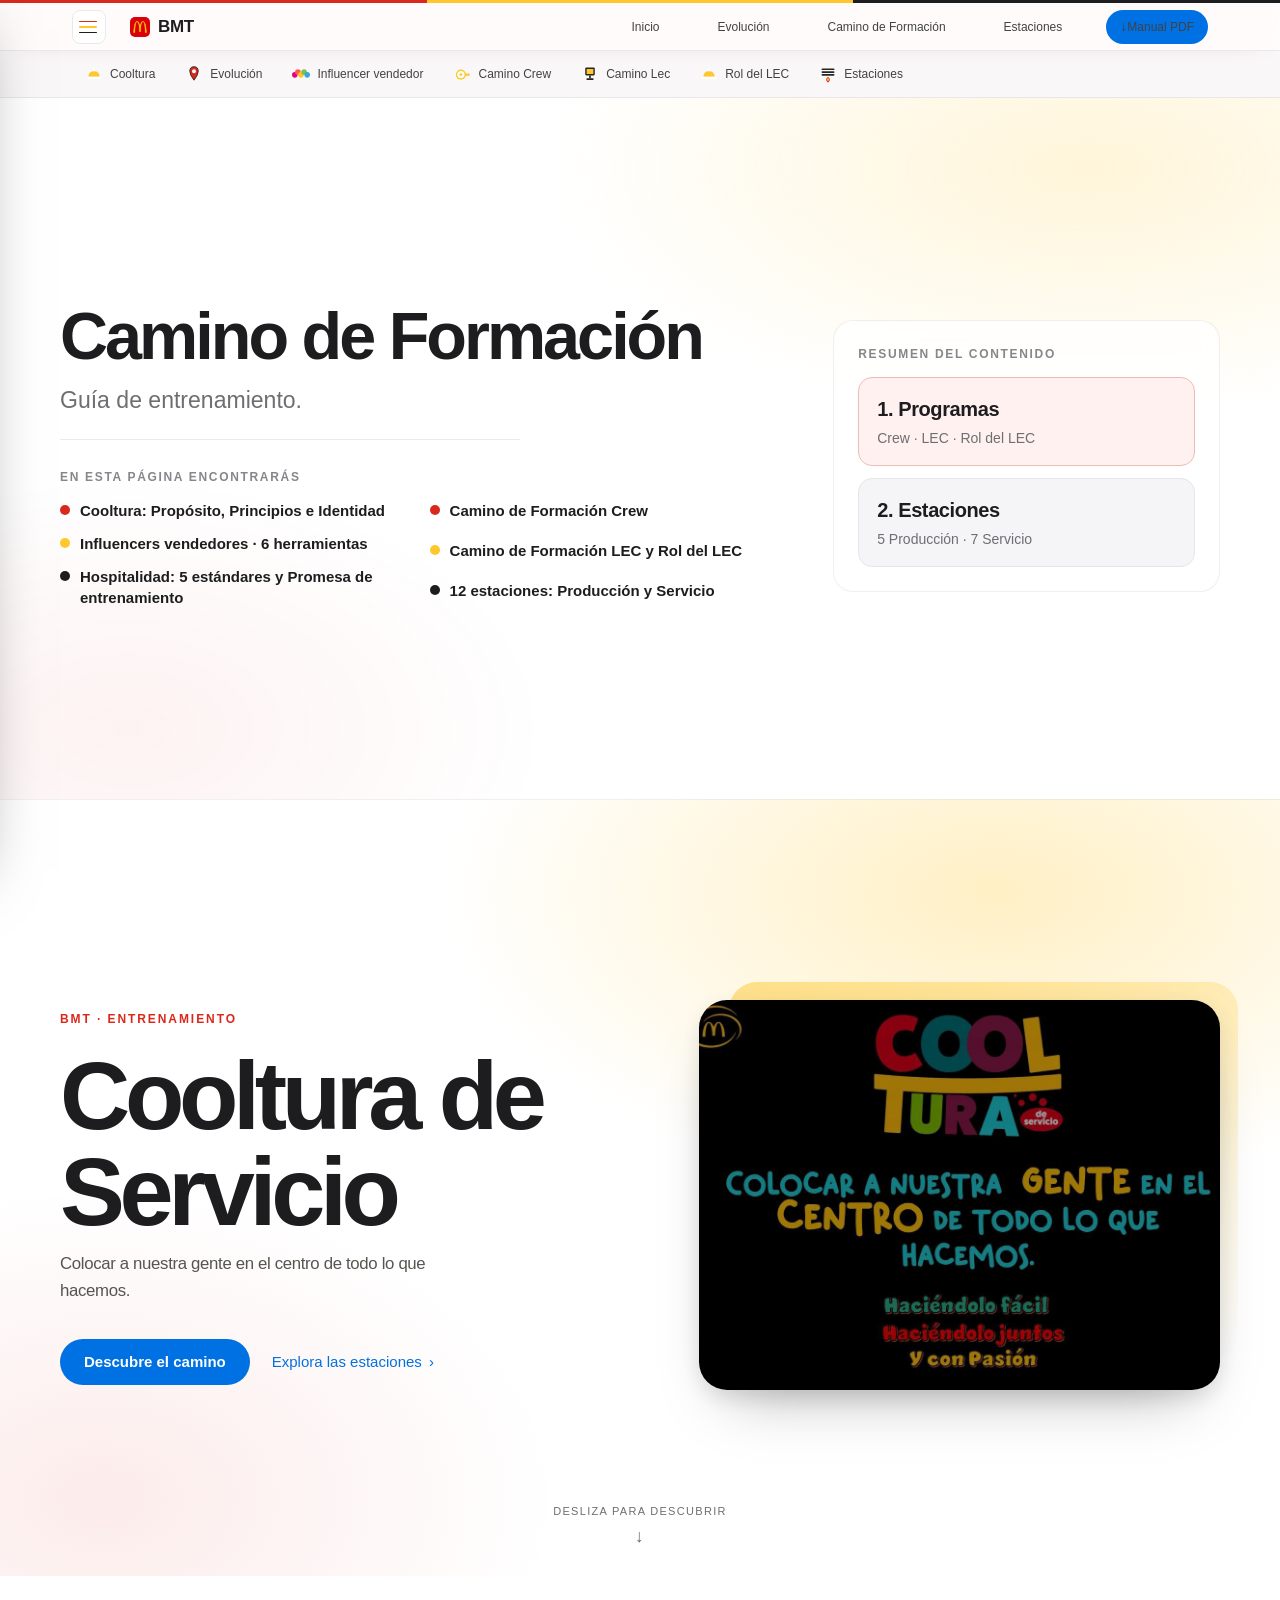
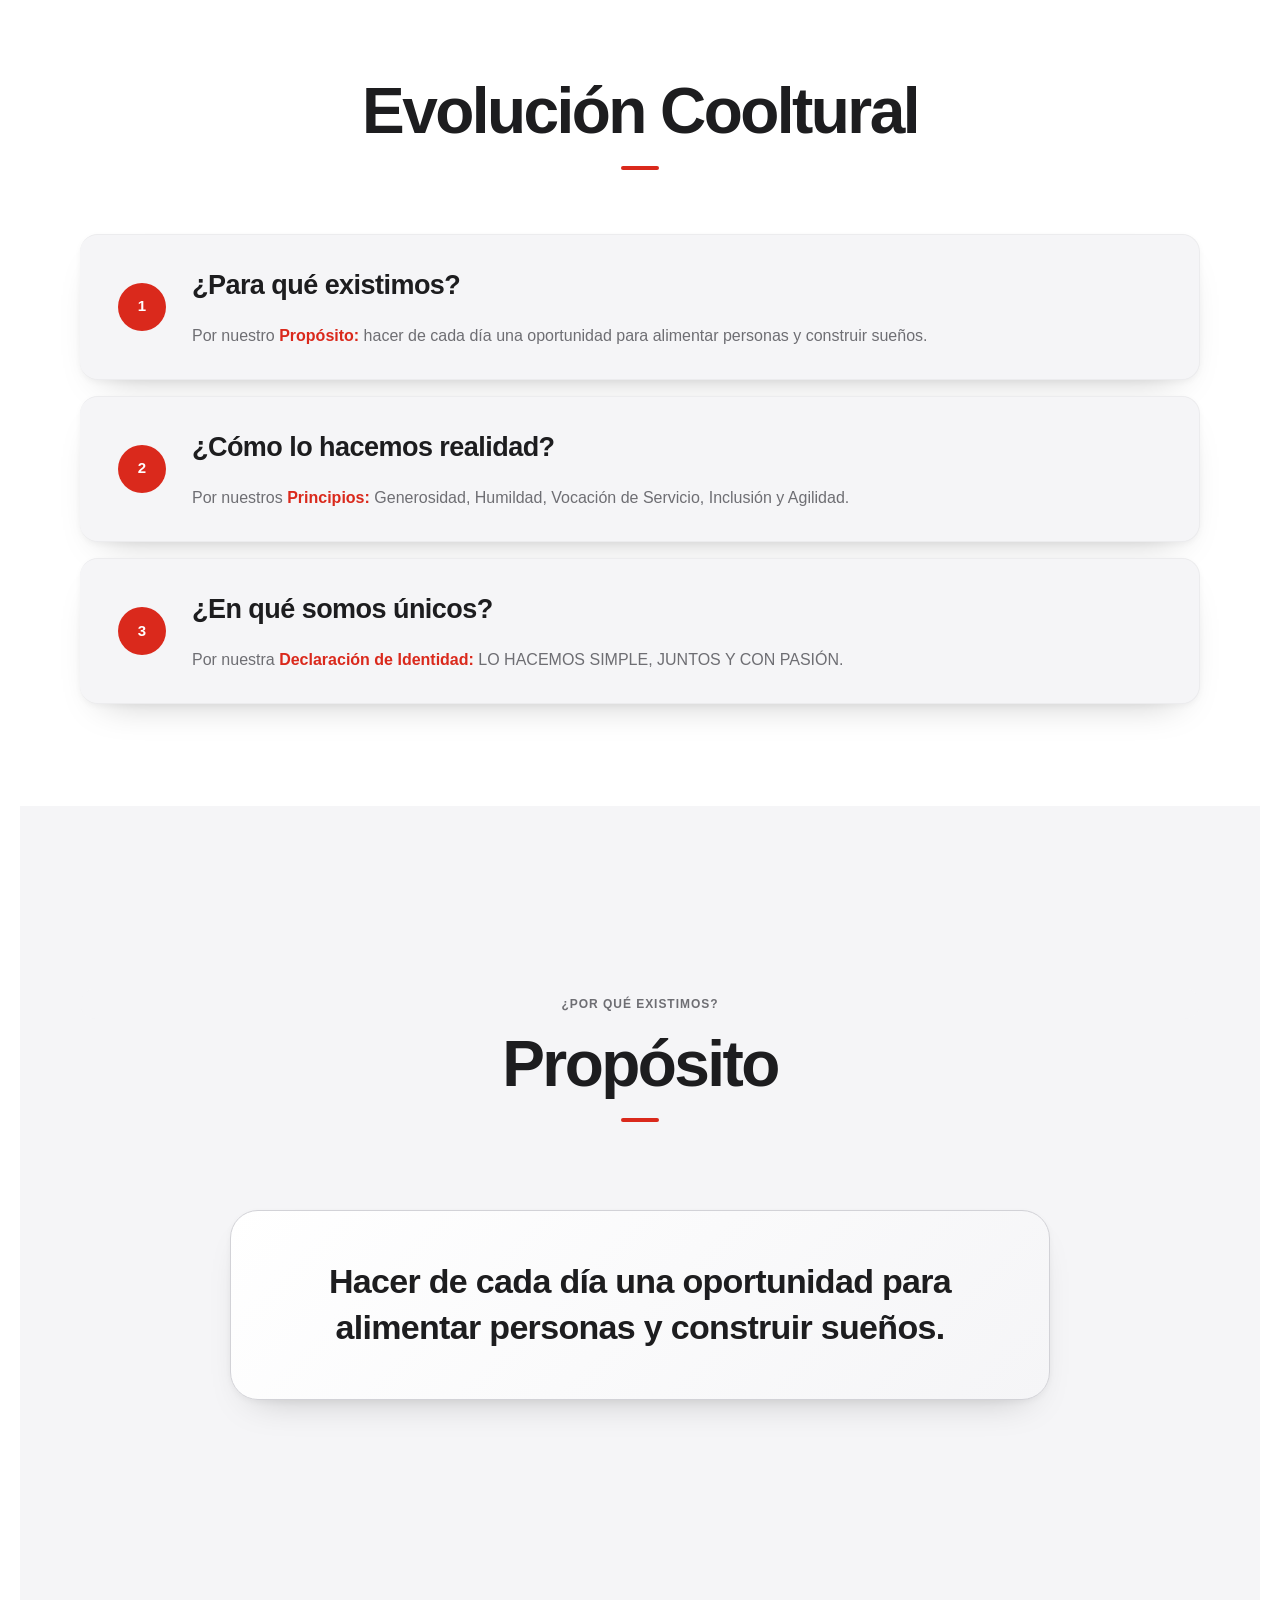
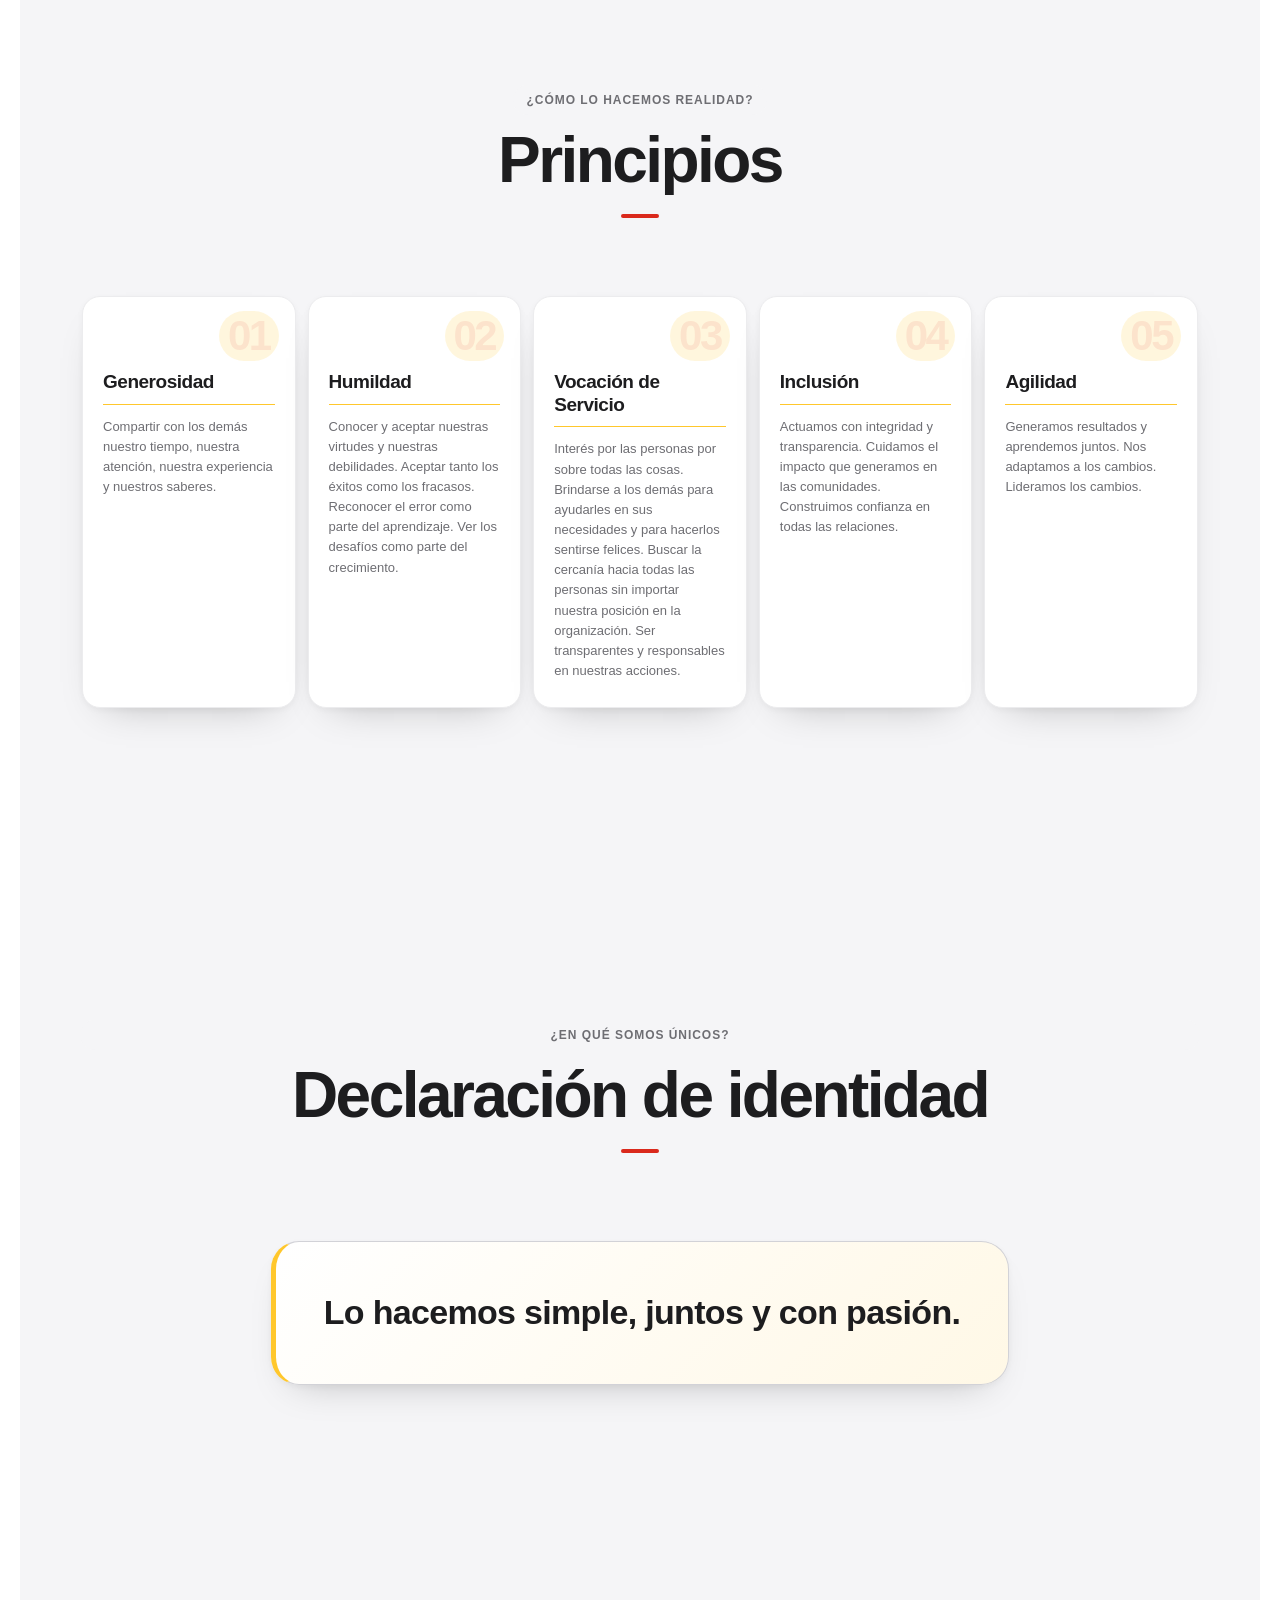
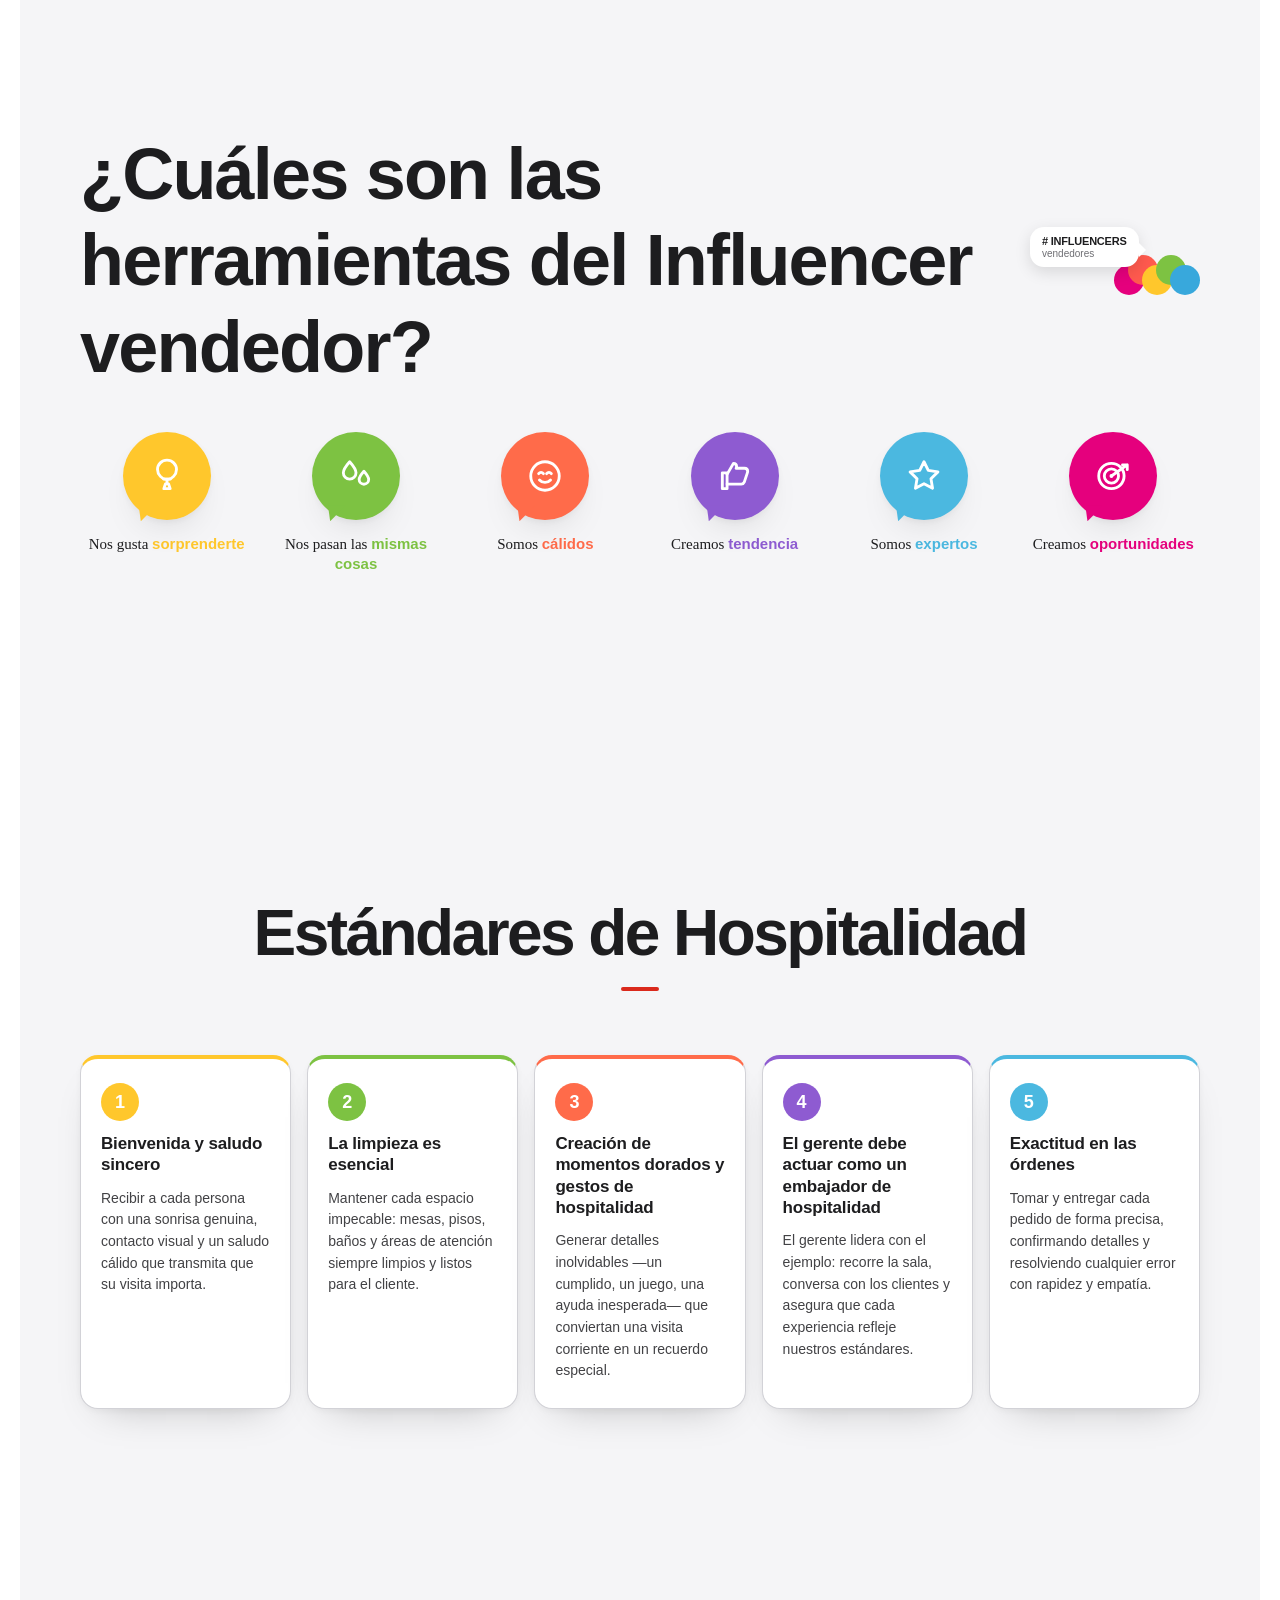
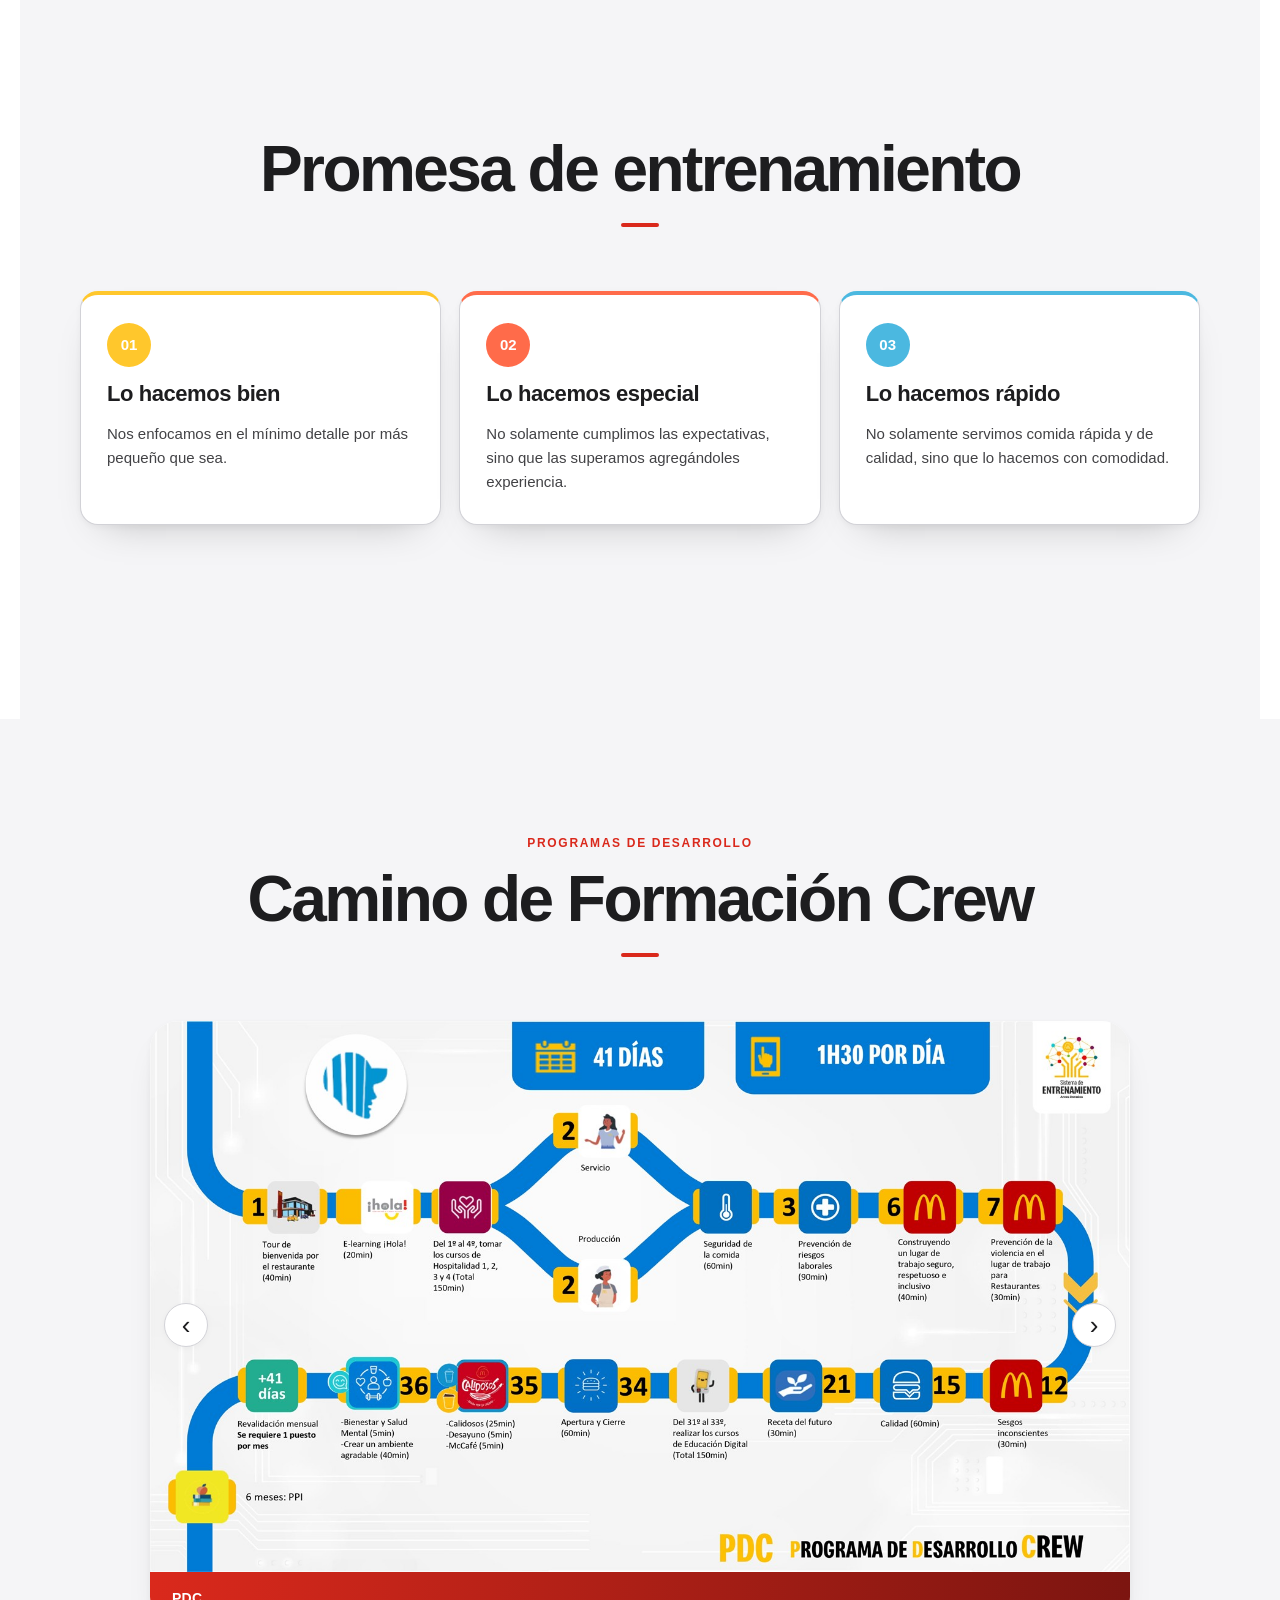
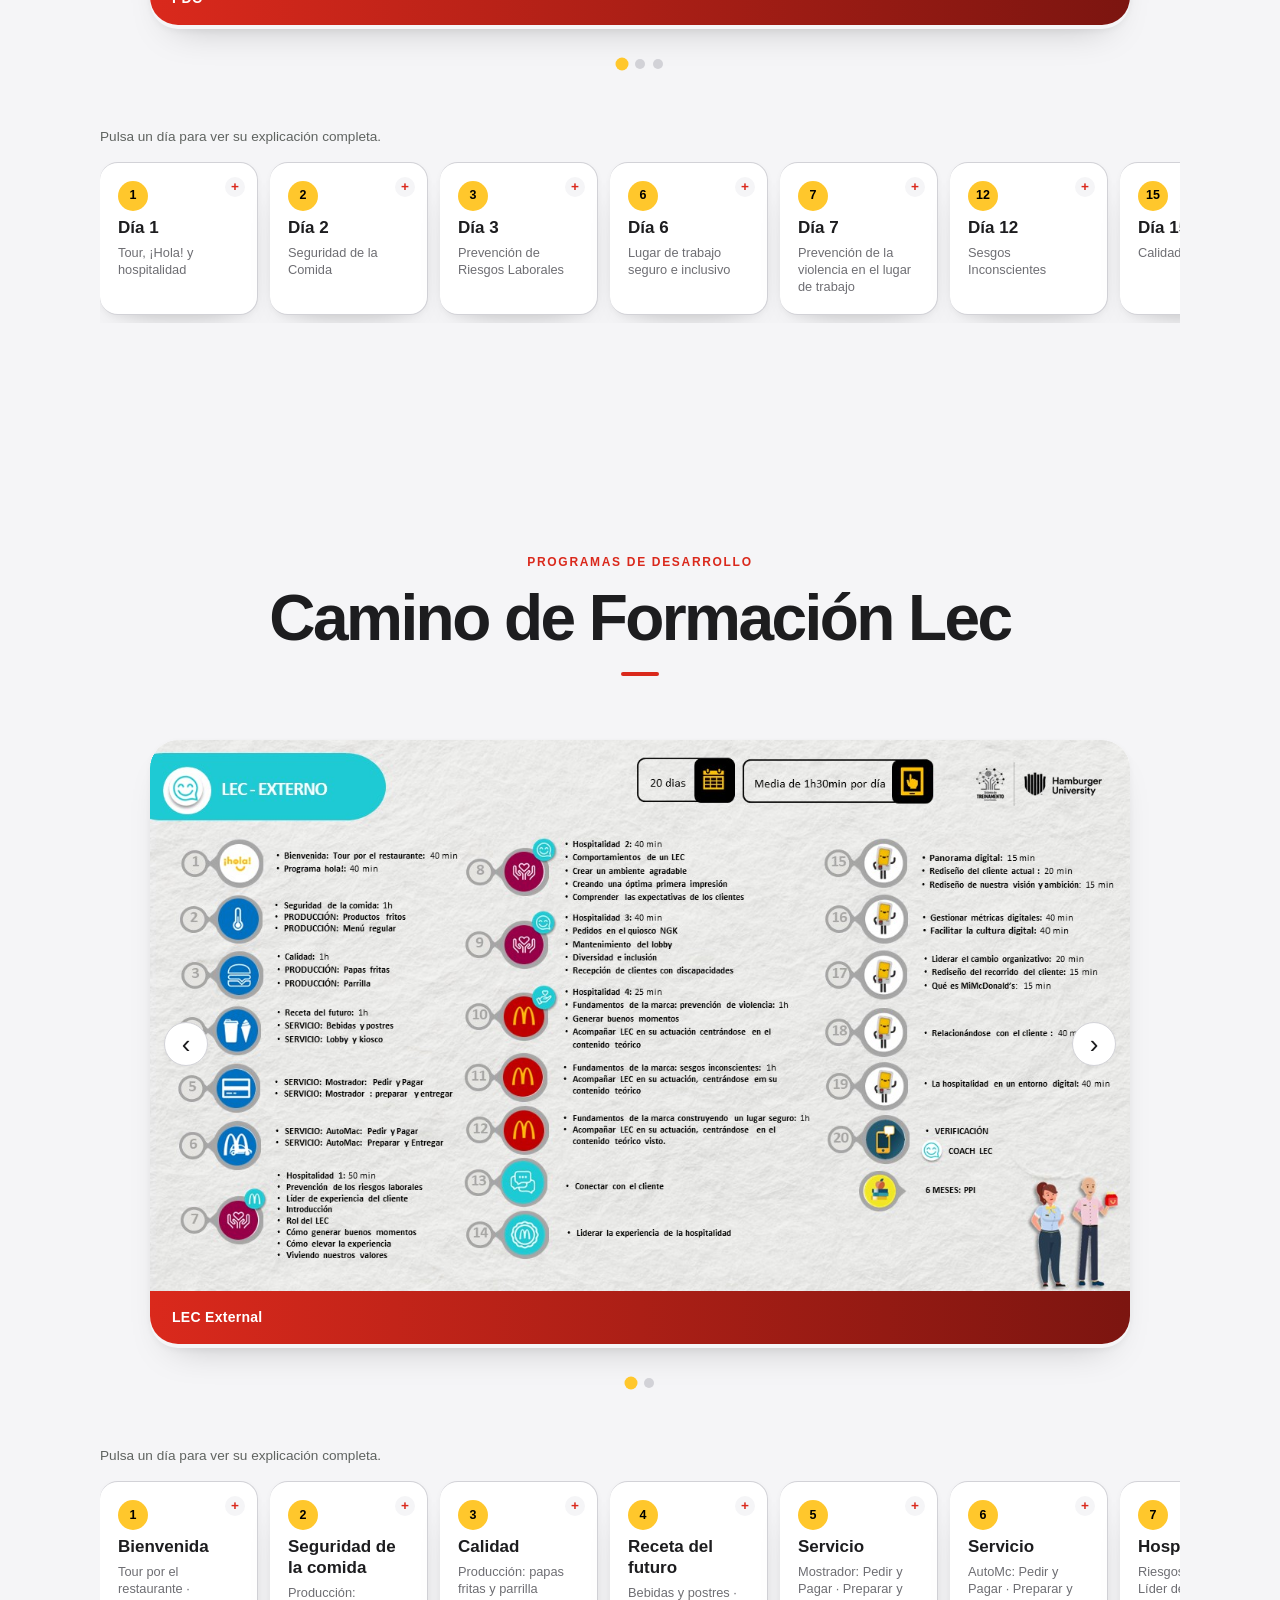
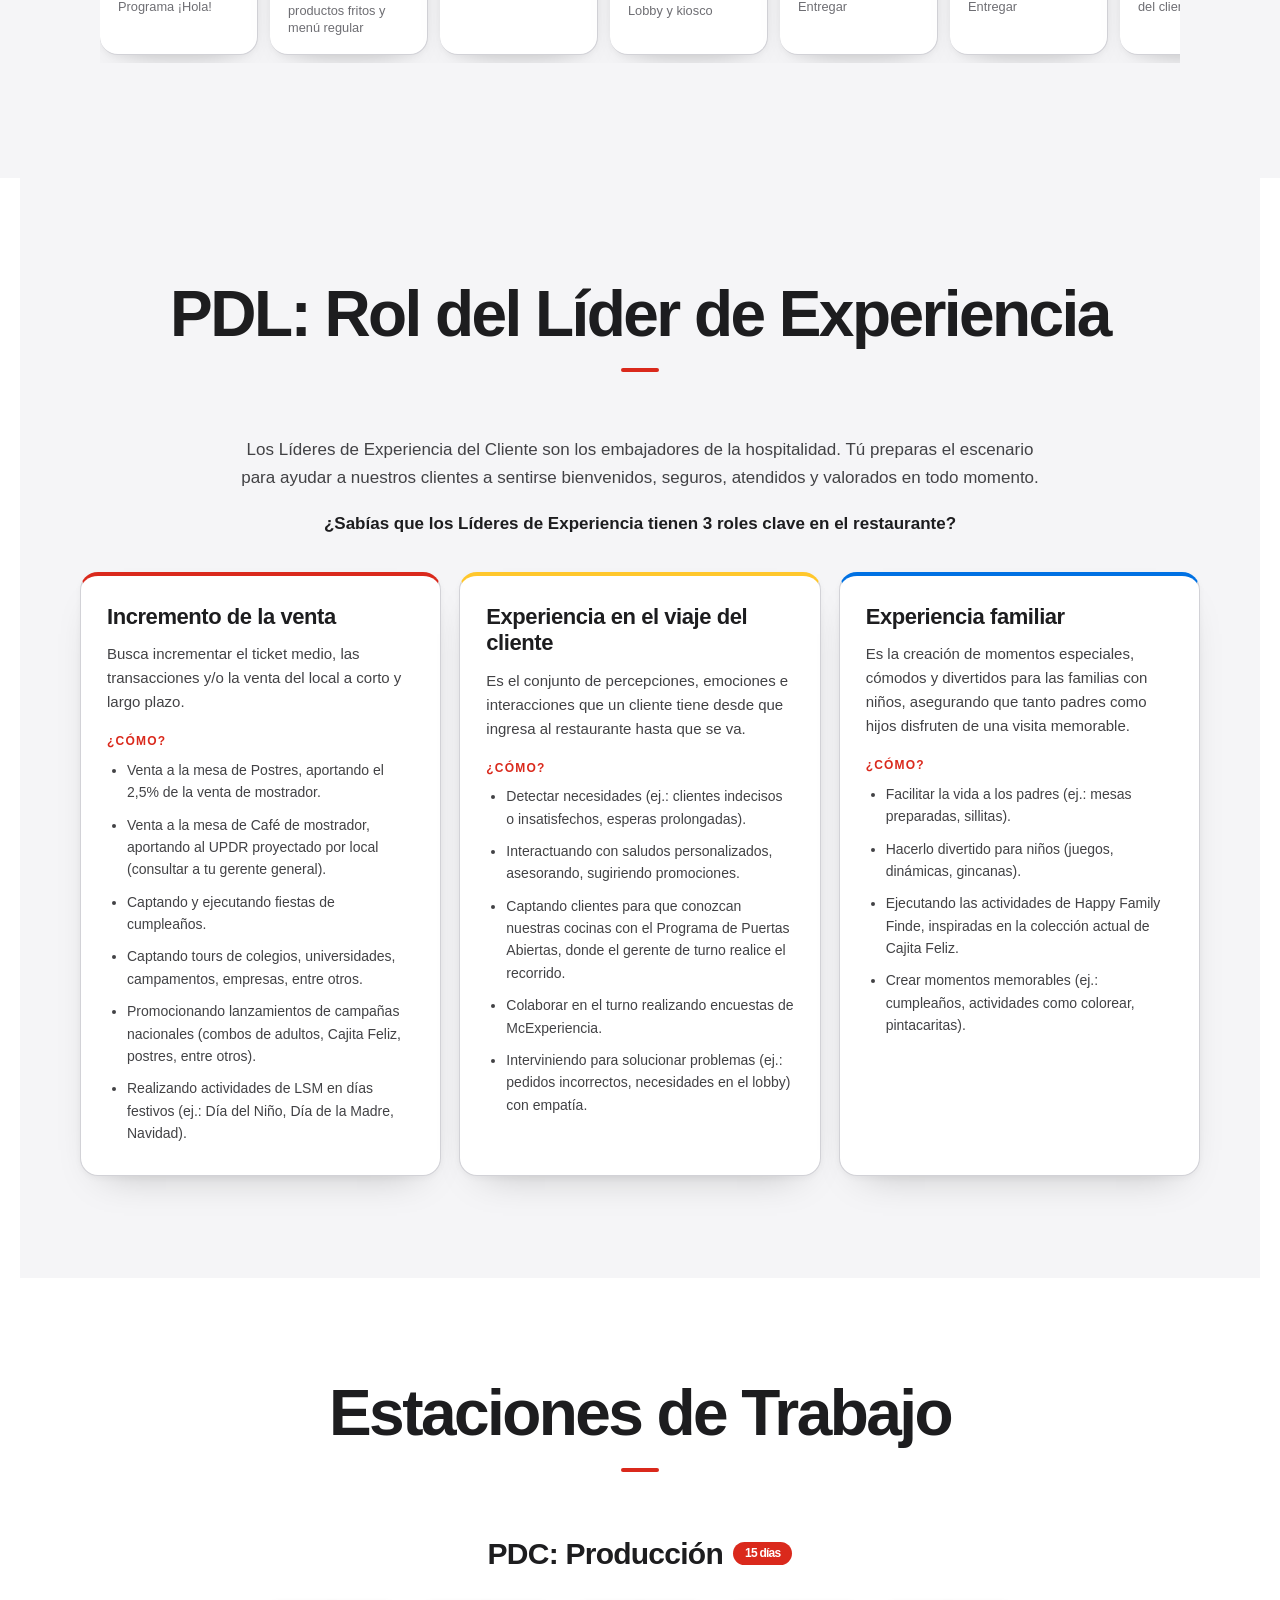
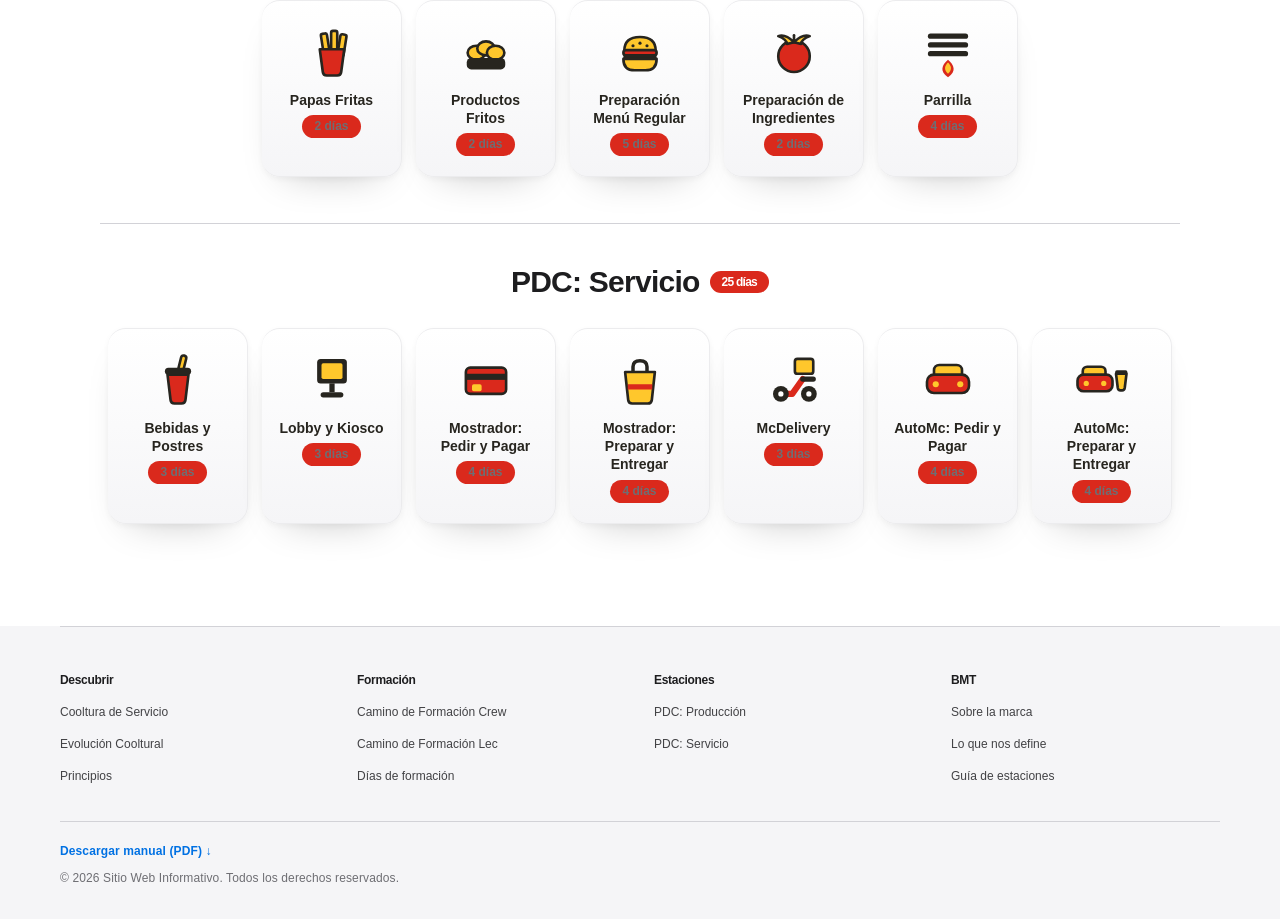
==== commit d1c62b4f: "Actualizar inicio con banner y ajustar navegación" ====
--- a/index.html
+++ b/index.html
@@ -48,8 +48,7 @@
                 <strong>BMT</strong>
             </a>
             <ul class="menu-lista">
-                <li><a href="#cooltura">Inicio</a></li>
-                <li><a href="#principios">Principios</a></li>
+                <li><a href="#banner-principal">Inicio</a></li>
                 <li><a href="#evolucion">Evolución</a></li>
                 <li><a href="#camino">Camino de Formación</a></li>
                 <li><a href="#estaciones">Estaciones</a></li>
@@ -70,6 +69,40 @@
             <li><a class="capitulo" href="#estaciones"><img src="img/iconos/parrilla.svg" alt=""> Estaciones</a></li>
         </ul>
     </nav>
+
+    <!-- BANNER CAMINO DE FORMACIÓN -->
+    <section id="banner-principal" class="seccion-banner" aria-label="Banner Camino de Formación">
+        <div class="banner-contenedor">
+            <div class="banner-copy">
+                <h2 class="banner-titulo">Camino de Formación</h2>
+                <p class="banner-subtitulo">Guía de entrenamiento.</p>
+                <p class="banner-seccion-label">EN ESTA PÁGINA ENCONTRARÁS</p>
+                <div class="banner-listas">
+                    <ul class="banner-lista">
+                        <li><span class="banner-dot dot-rojo" aria-hidden="true"></span><span>Cooltura: Propósito, Principios e Identidad</span></li>
+                        <li><span class="banner-dot dot-amarillo" aria-hidden="true"></span><span>Influencers vendedores · 6 herramientas</span></li>
+                        <li><span class="banner-dot dot-negro" aria-hidden="true"></span><span>Hospitalidad: 5 estándares y Promesa de entrenamiento</span></li>
+                    </ul>
+                    <ul class="banner-lista">
+                        <li><span class="banner-dot dot-rojo" aria-hidden="true"></span><span>Camino de Formación Crew</span></li>
+                        <li><span class="banner-dot dot-amarillo" aria-hidden="true"></span><span>Camino de Formación LEC y Rol del LEC</span></li>
+                        <li><span class="banner-dot dot-negro" aria-hidden="true"></span><span>12 estaciones: Producción y Servicio</span></li>
+                    </ul>
+                </div>
+            </div>
+            <aside class="banner-resumen" aria-label="Resumen del contenido">
+                <p class="banner-resumen-label">RESUMEN DEL CONTENIDO</p>
+                <div class="banner-resumen-item item-programas">
+                    <p class="banner-resumen-titulo">1. Programas</p>
+                    <p class="banner-resumen-detalle">Crew · LEC · Rol del LEC</p>
+                </div>
+                <div class="banner-resumen-item item-estaciones">
+                    <p class="banner-resumen-titulo">2. Estaciones</p>
+                    <p class="banner-resumen-detalle">5 Producción · 7 Servicio</p>
+                </div>
+            </aside>
+        </div>
+    </section>
 
     <div class="layout">
 
@@ -121,8 +154,8 @@
             <!-- COOLTURA DE SERVICIO -->
             <section id="cooltura" class="seccion-cultura">
                 <div class="contenido-cultura">
-                    <span class="hero-eyebrow">BMT · Cooltura de Servicio</span>
-                    <h1>Camino de<br>Formación</h1>
+                    <span class="hero-eyebrow">BMT · Entrenamiento</span>
+                    <h1>Cooltura de<br>Servicio</h1>
                     <p class="hero-subtitulo">Colocar a nuestra gente en el centro de todo lo que hacemos.</p>
                     <div class="hero-acciones">
                         <a class="hero-cta" href="#camino">Descubre el camino</a>
--- a/index.css
+++ b/index.css
@@ -26,9 +26,7 @@
 
 html {
   scroll-behavior: smooth;/*para que el desplazamiento sea suave*/
-  scroll-padding-top: 100px; /* para que el menú fijo no tape los títulos */
-  /* Cada sección se "imanta" al desplazarse: no se ven dos juntas */
-  scroll-snap-type: y proximity;/*para que las secciones se "imanten" al desplazarse*/
+  scroll-padding-top: 124px; /* para que el menú fijo no tape los títulos */
 }
 
 * {
@@ -452,6 +450,117 @@
 .imagen-cultura img:hover {
   transform: scale(1.02);
   box-shadow: 0 20px 44px -18px rgba(30, 30, 26, 0.45);
+}
+
+/* ---------- Banner principal ---------- */
+.seccion-banner {
+  width: 100%;
+  min-height: 360px;
+  display: flex;
+  align-items: center;
+  background: linear-gradient(135deg, #fffdf8 0%, #ffffff 55%, #fff7e0 100%);
+  border-bottom: 1px solid var(--gris-borde);
+}
+
+.banner-contenedor {
+  width: 100%;
+  max-width: 1300px;
+  margin: 0 auto;
+  padding: 36px 40px;
+  display: grid;
+  grid-template-columns: minmax(0, 1.6fr) minmax(280px, 0.9fr);
+  gap: 32px;
+  align-items: center;
+}
+
+.banner-titulo {
+  margin: 0;
+  font-size: clamp(2.2rem, 4.4vw, 4rem);
+  line-height: 1.05;
+  letter-spacing: -0.03em;
+  color: var(--negro);
+}
+
+.banner-subtitulo {
+  margin: 12px 0 24px;
+  padding-bottom: 20px;
+  font-size: clamp(1rem, 1.5vw, 1.45rem);
+  color: var(--gris-texto);
+  border-bottom: 1px solid var(--gris-borde);
+  max-width: 520px;
+}
+
+.banner-seccion-label,
+.banner-resumen-label {
+  margin: 0 0 14px;
+  font-size: 0.76rem;
+  font-weight: 700;
+  letter-spacing: 0.12em;
+  color: #8a8f8c;
+  text-transform: uppercase;
+}
+
+.banner-listas {
+  display: grid;
+  grid-template-columns: repeat(2, minmax(0, 1fr));
+  gap: 14px 28px;
+}
+
+.banner-lista {
+  list-style: none;
+  margin: 0;
+  padding: 0;
+  display: grid;
+  gap: 12px;
+}
+
+.banner-lista li {
+  display: flex;
+  align-items: flex-start;
+  gap: 10px;
+  font-size: 0.98rem;
+  font-weight: 600;
+  color: var(--negro);
+  line-height: 1.35;
+}
+
+.banner-dot {
+  width: 10px;
+  height: 10px;
+  margin-top: 0.35em;
+  border-radius: 50%;
+  flex: 0 0 10px;
+}
+.dot-rojo { background: var(--rojo); }
+.dot-amarillo { background: var(--amarillo); }
+.dot-negro { background: var(--negro); }
+
+.banner-resumen {
+  padding: 24px;
+  background: rgba(255, 255, 255, 0.72);
+  border: 1px solid var(--gris-borde);
+  border-radius: 16px;
+}
+
+.banner-resumen-item {
+  padding: 16px 18px;
+  border-radius: 12px;
+  border: 1px solid var(--gris-borde);
+  background: #f6f7f8;
+}
+.banner-resumen-item + .banner-resumen-item { margin-top: 12px; }
+.banner-resumen-item.item-programas { background: #fff1ef; border-color: #f0bab4; }
+.banner-resumen-item.item-estaciones { background: #f6f7f8; border-color: var(--gris-borde); }
+.banner-resumen-titulo { margin: 0; font-size: 1.15rem; font-weight: 700; color: var(--negro); }
+.banner-resumen-detalle { margin: 4px 0 0; font-size: 0.95rem; color: var(--gris-texto); }
+
+@media (max-width: 980px) {
+  .seccion-banner { min-height: auto; }
+  .banner-contenedor { grid-template-columns: 1fr; padding: 32px 20px; align-items: start; }
+}
+@media (max-width: 700px) {
+  .banner-contenedor { padding: 28px 14px 24px; gap: 24px; }
+  .banner-listas { grid-template-columns: 1fr; }
 }
 
 /* ---------- Base compartida por la galería de imágenes ----------
@@ -1634,14 +1743,11 @@
 
 /* ==========================================================
    UNA SECCIÓN POR PANTALLA
-   Cada sección ocupa el alto visible y el navegador la alinea
-   al hacer scroll, así solo se muestra una a la vez.
+   Cada sección ocupa el alto visible.
    ========================================================== */
 .contenido-principal > section {
-  scroll-snap-align: start;
-  scroll-snap-stop: normal;
-  min-height: calc(100vh - 100px);
-  min-height: calc(100svh - 100px);
+  min-height: calc(100vh - 124px);
+  min-height: calc(100svh - 124px);
 }
 
 /* Contenido corto: se centra verticalmente dentro de su pantalla.
@@ -1657,12 +1763,7 @@
   justify-self: start;
 }
 
-/* El pie sí es punto de imán: se alinea al final de la pantalla, así al
-   llegar abajo se queda visible en vez de volver a la última sección. */
-footer {
-  scroll-snap-align: end;
-  scroll-snap-stop: normal;
-}
+
 
 /* ==========================================================
    TELÉFONOS
@@ -1670,7 +1771,7 @@
 @media (max-width: 600px) {
   html {
     /* La barra móvil es más baja: la sección arranca más arriba */
-    scroll-padding-top: 72px;
+    scroll-padding-top: 92px;
   }
 
   body {
@@ -1730,8 +1831,9 @@
 
   /* Cada sección sigue ocupando una pantalla completa */
   .contenido-principal > section {
-    min-height: calc(100vh - 72px);
-    min-height: calc(100svh - 72px);
+    min-height: calc(100vh - 92px);
+    min-height: calc(100svh - 92px);
+    scroll-margin-top: 92px;
   }
 
   .seccion {
--- a/apple.css
+++ b/apple.css
@@ -24,10 +24,7 @@
 /* ---------- Base ---------- */
 html {
   scroll-behavior: smooth;
-  scroll-padding-top: 112px;
-  /* Permite que el destino de un enlace (#papas-fritas, etc.) se centre
-     verticalmente en la pantalla al abrir una estación. */
-  scroll-snap-type: y proximity;
+  scroll-padding-top: 124px;
 }
 
 body {
@@ -338,11 +335,127 @@
   overflow: clip;
 }
 
-.contenido-principal > section {
-  scroll-margin-top: 108px;
+.contenido-principal > section,
+.seccion-banner {
+  scroll-margin-top: 124px;
   border-radius: 0;
   border: 0;
   box-shadow: none;
+}
+
+/* Banner principal al inicio */
+.seccion-banner {
+  width: 100%;
+  min-height: min(78vh, 720px);
+  display: flex;
+  align-items: center;
+  background:
+    radial-gradient(900px 420px at 85% 10%, rgba(255, 199, 44, 0.18), transparent 60%),
+    radial-gradient(700px 420px at 10% 90%, rgba(218, 41, 28, 0.06), transparent 60%),
+    #ffffff;
+  border-bottom: 1px solid rgba(0, 0, 0, 0.06);
+}
+
+.banner-contenedor {
+  width: 100%;
+  max-width: none;
+  margin: 0;
+  padding: clamp(70px, 9vw, 130px) max(22px, calc((100vw - 1160px) / 2)) 100px;
+  display: grid;
+  grid-template-columns: minmax(0, 1.65fr) minmax(280px, 0.9fr);
+  gap: clamp(24px, 5vw, 70px);
+  align-items: center;
+}
+
+.banner-titulo {
+  margin: 0;
+  font-size: clamp(2.8rem, 5.2vw, 4.8rem);
+  line-height: 0.98;
+  letter-spacing: -0.045em;
+  color: var(--ink);
+}
+
+.banner-subtitulo {
+  margin: 14px 0 28px;
+  padding-bottom: 22px;
+  max-width: 460px;
+  font-size: clamp(1.1rem, 1.8vw, 1.6rem);
+  color: var(--gris);
+  font-weight: 500;
+  border-bottom: 1px solid rgba(0, 0, 0, 0.08);
+}
+
+.banner-seccion-label,
+.banner-resumen-label {
+  margin: 0 0 14px;
+  font-size: 12px;
+  font-weight: 700;
+  letter-spacing: 0.14em;
+  color: #86868b;
+}
+
+.banner-listas {
+  display: grid;
+  grid-template-columns: repeat(2, minmax(0, 1fr));
+  gap: 14px 30px;
+}
+
+.banner-lista {
+  list-style: none;
+  margin: 0;
+  padding: 0;
+  display: grid;
+  gap: 12px;
+}
+
+.banner-lista li {
+  display: flex;
+  gap: 10px;
+  align-items: flex-start;
+  color: var(--ink);
+  font-size: 15px;
+  font-weight: 600;
+  line-height: 1.4;
+}
+
+.banner-dot {
+  width: 10px;
+  height: 10px;
+  margin-top: 5px;
+  border-radius: 50%;
+  flex: 0 0 10px;
+}
+.dot-rojo { background: var(--rojo-mac); }
+.dot-amarillo { background: var(--amarillo-mac); }
+.dot-negro { background: var(--ink); }
+
+.banner-resumen {
+  background: rgba(255, 255, 255, 0.72);
+  border: 1px solid rgba(0, 0, 0, 0.06);
+  border-radius: 20px;
+  padding: 24px;
+  backdrop-filter: blur(10px);
+}
+
+.banner-resumen-item {
+  padding: 16px 18px;
+  border-radius: 14px;
+  border: 1px solid rgba(0, 0, 0, 0.06);
+}
+.banner-resumen-item + .banner-resumen-item { margin-top: 12px; }
+.banner-resumen-item.item-programas { background: #fff1ef; border-color: #f0bab4; }
+.banner-resumen-item.item-estaciones { background: #f5f5f7; border-color: #e5e5ea; }
+.banner-resumen-titulo { margin: 0; font-size: 20px; font-weight: 700; color: var(--ink); letter-spacing: -0.02em; }
+.banner-resumen-detalle { margin: 4px 0 0; font-size: 14px; color: var(--gris); }
+
+@media (max-width: 980px) {
+  .seccion-banner { min-height: auto; }
+  .banner-contenedor { grid-template-columns: 1fr; padding: 44px 22px 36px; gap: 28px; align-items: start; }
+}
+@media (max-width: 700px) {
+  .banner-contenedor { padding: 36px 16px 28px; gap: 24px; }
+  .banner-listas { grid-template-columns: 1fr; gap: 12px; }
+  .banner-resumen { padding: 20px; }
 }
 
 .seccion {
@@ -949,9 +1062,6 @@
   min-width: 0;
   max-width: 860px;/*ancho limitado para que la tarjeta quede centrada*/
   margin-inline: auto;
-  /* Centra la tarjeta en el viewport al tocar el enlace de la estación */
-  scroll-snap-align: center;
-  scroll-snap-stop: always;
   padding: clamp(20px, 4vw, 48px);
   border: 1px solid #ececee;
   border-radius: var(--radio-grande);
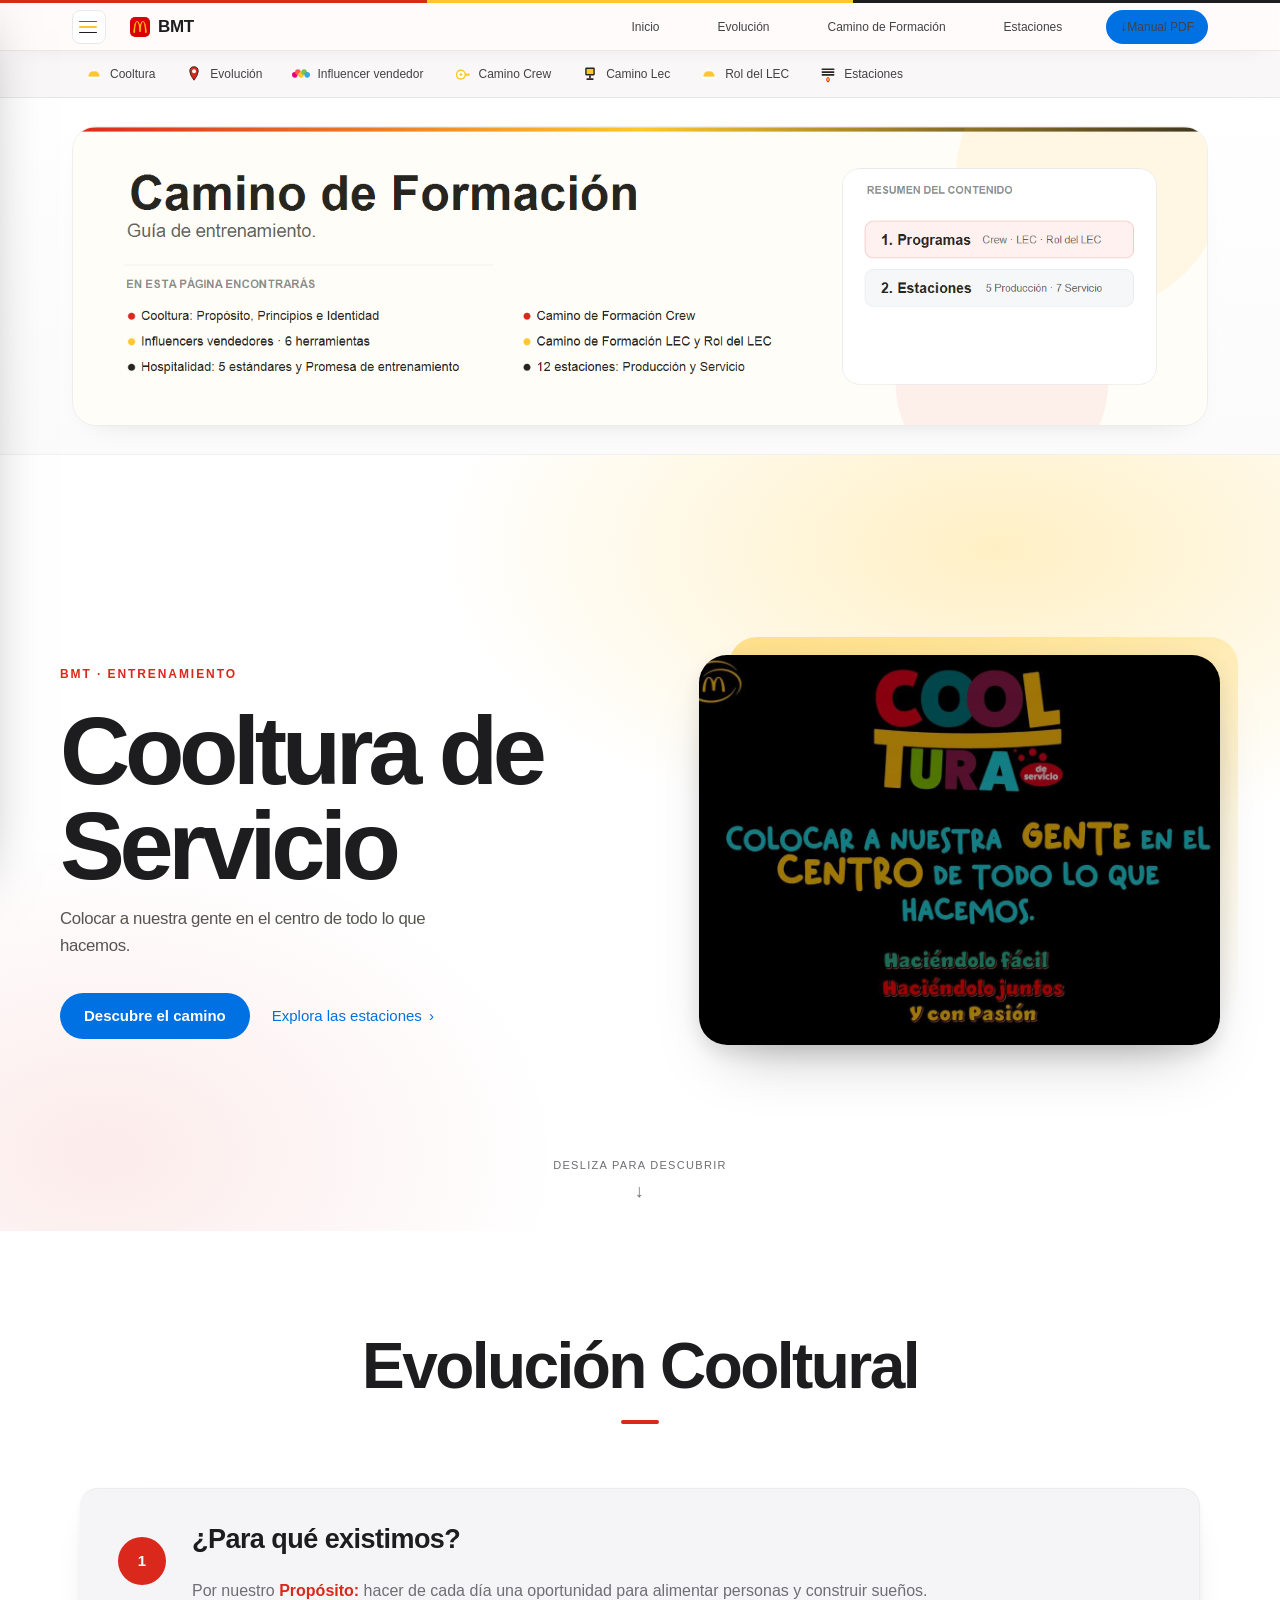
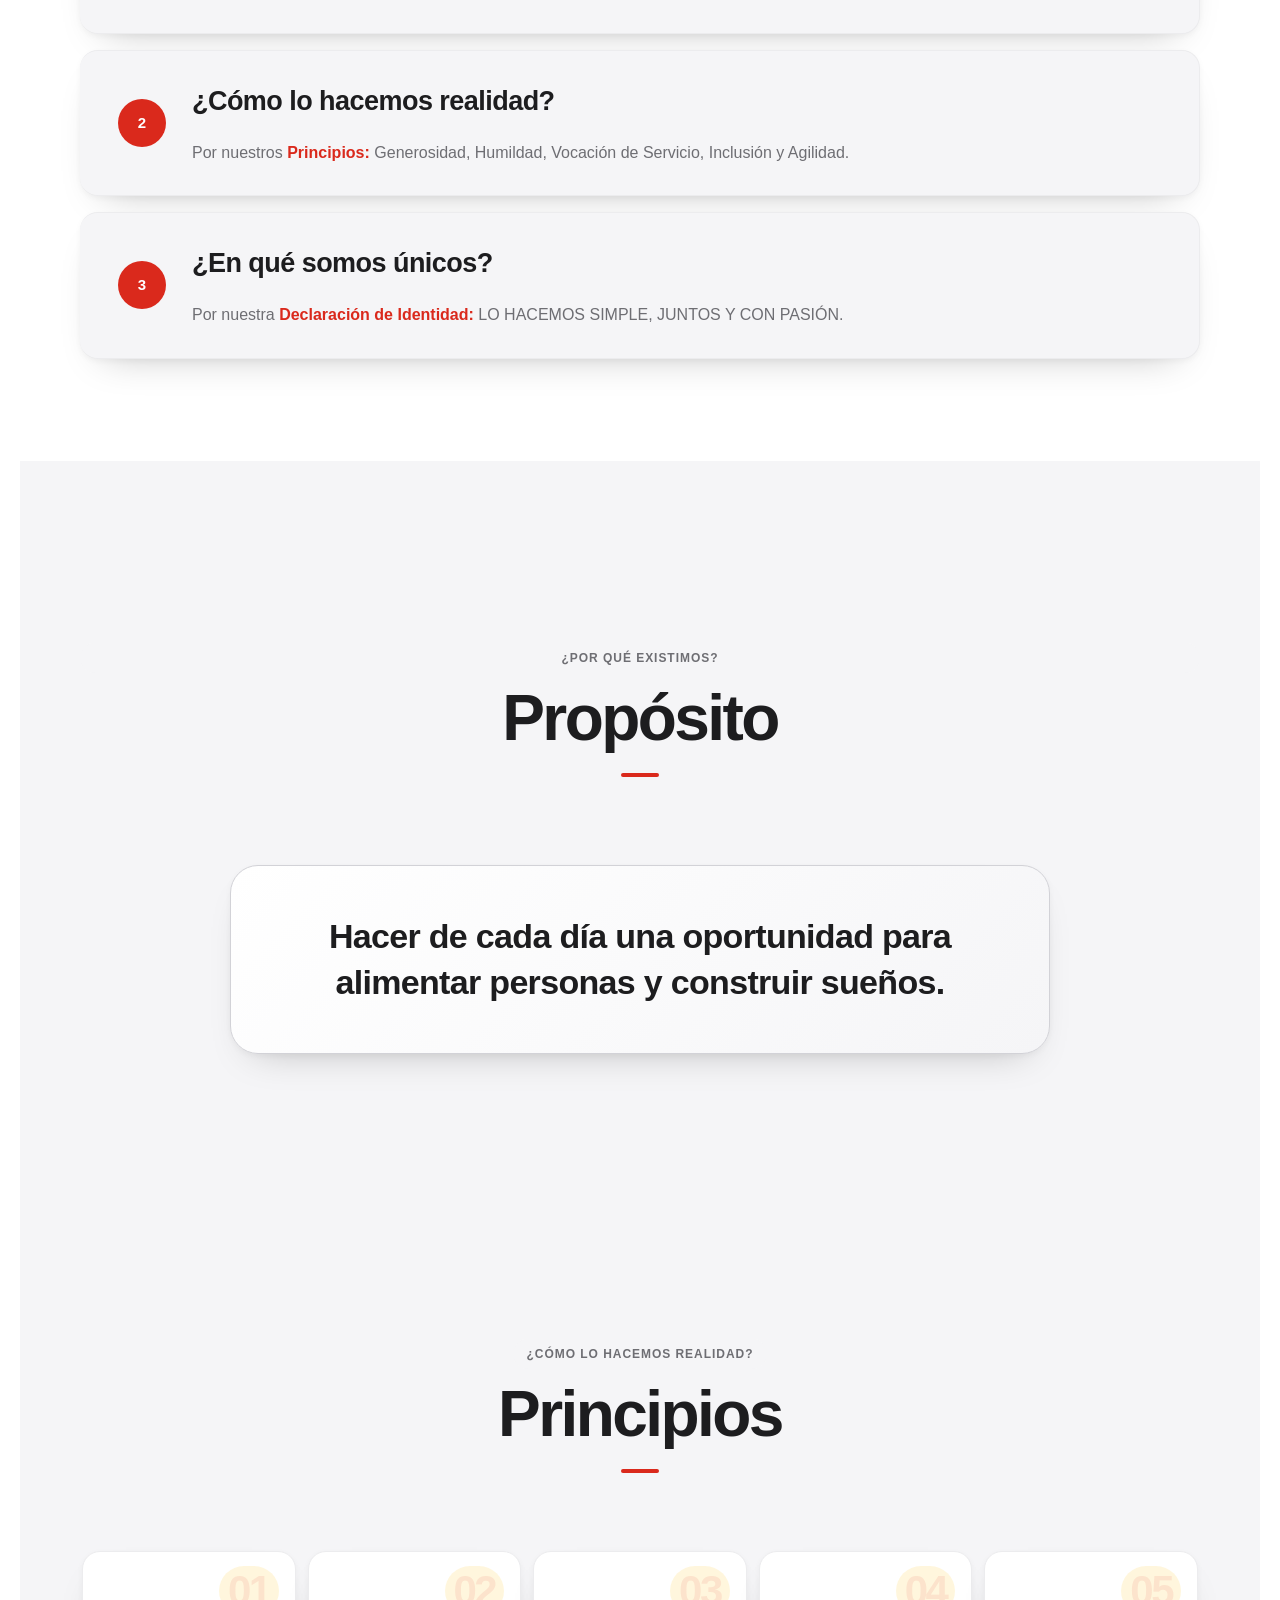
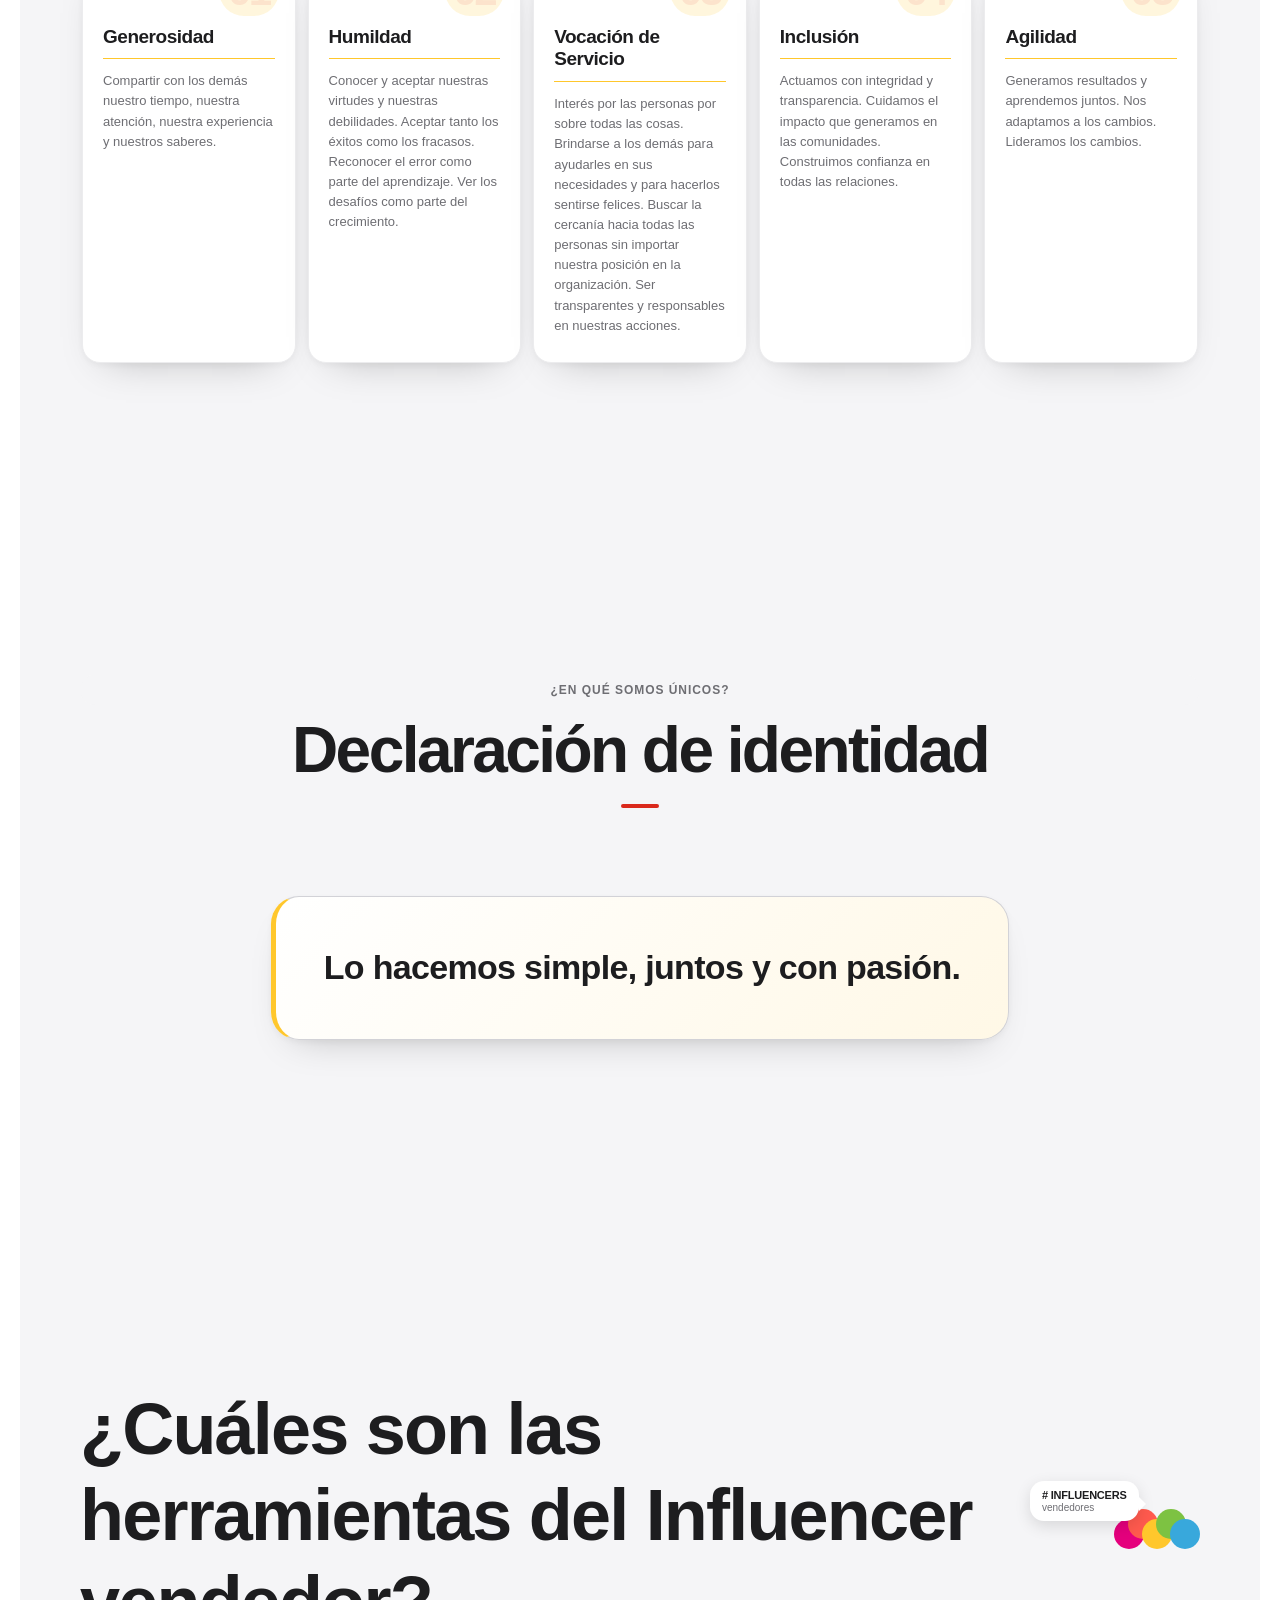
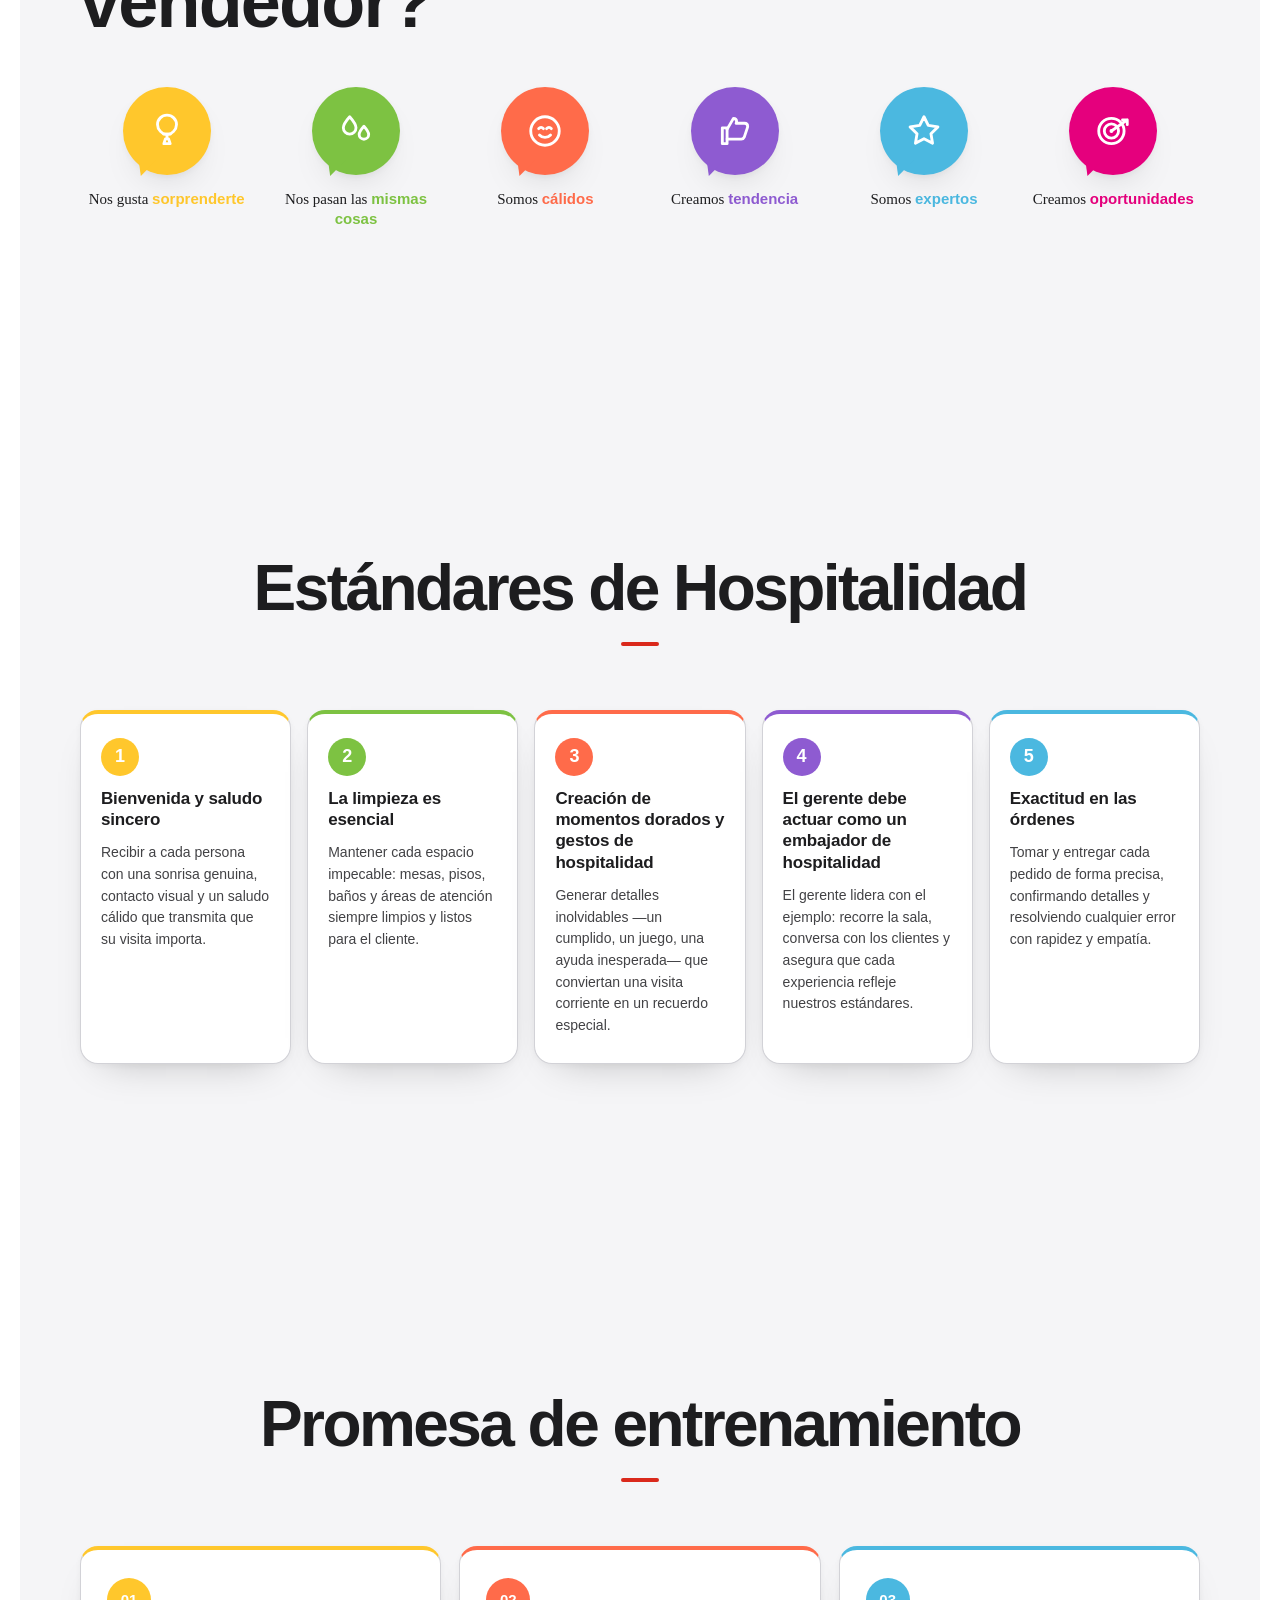
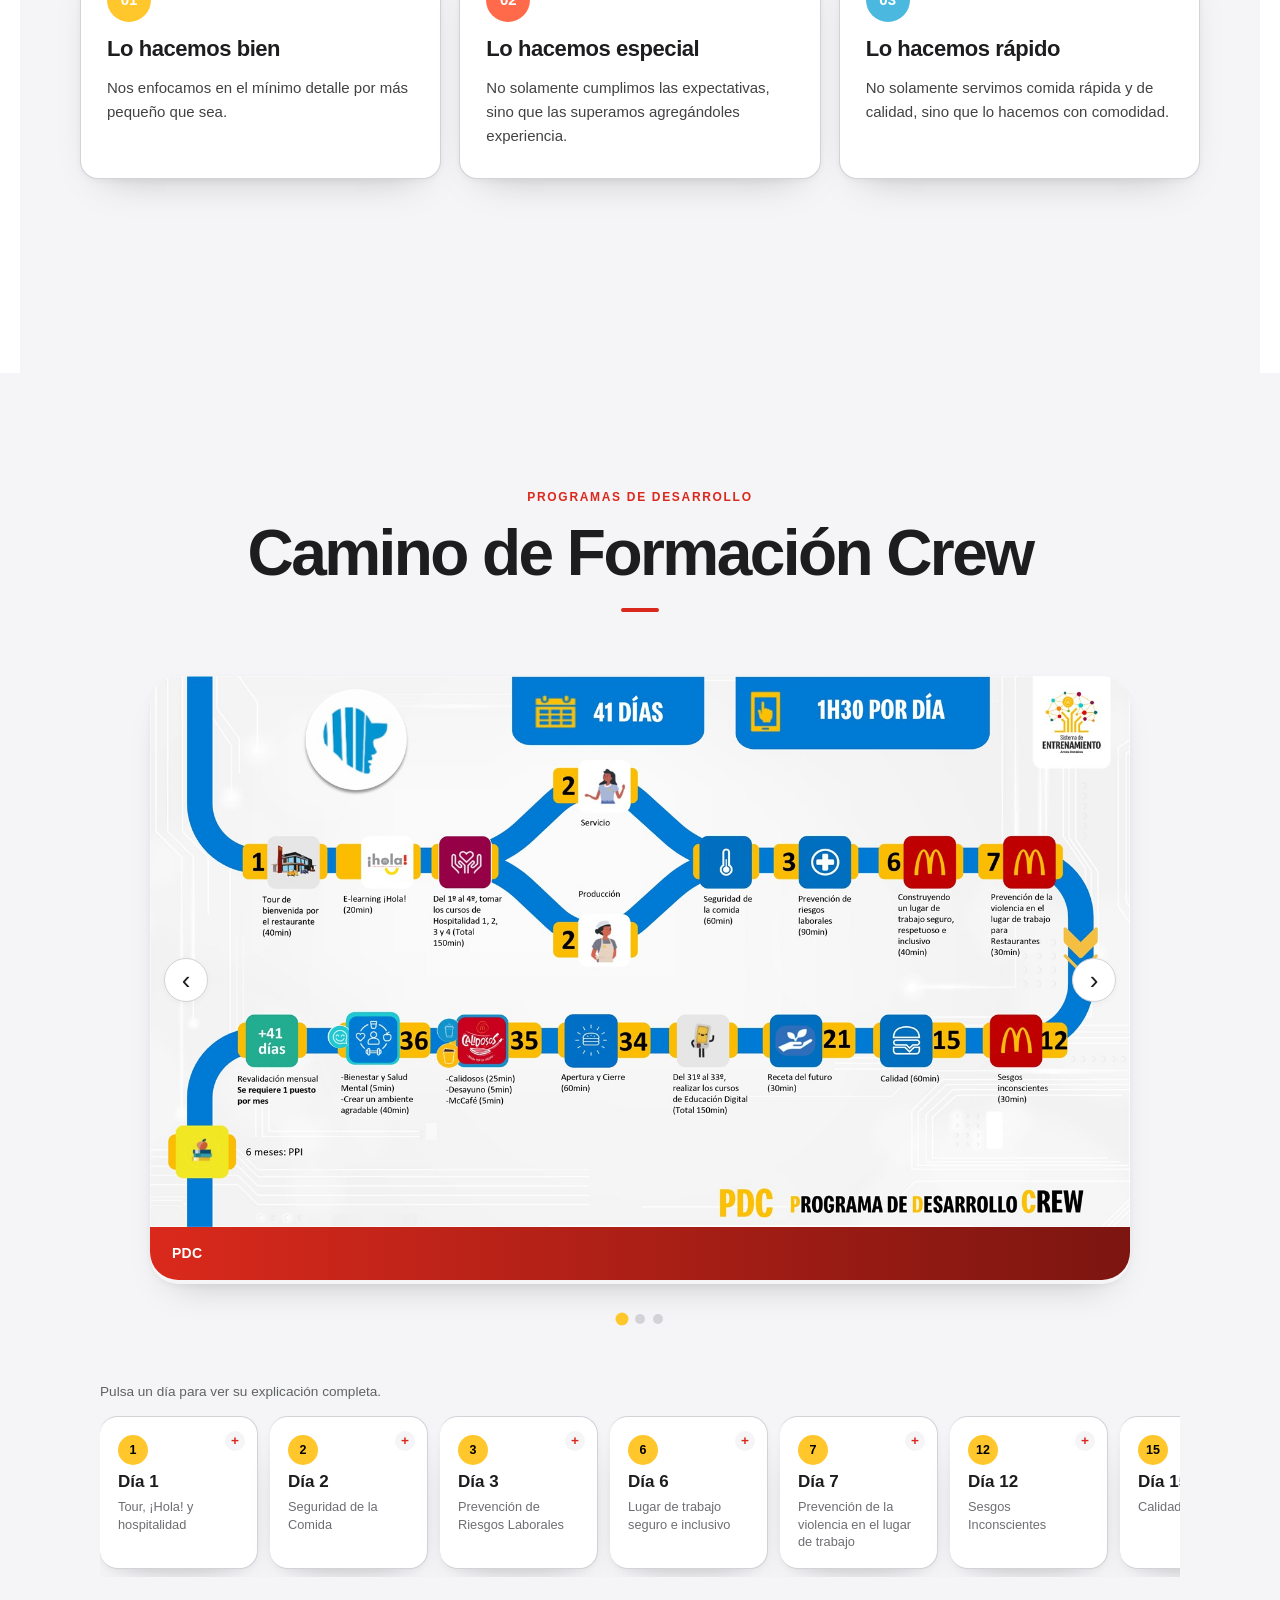
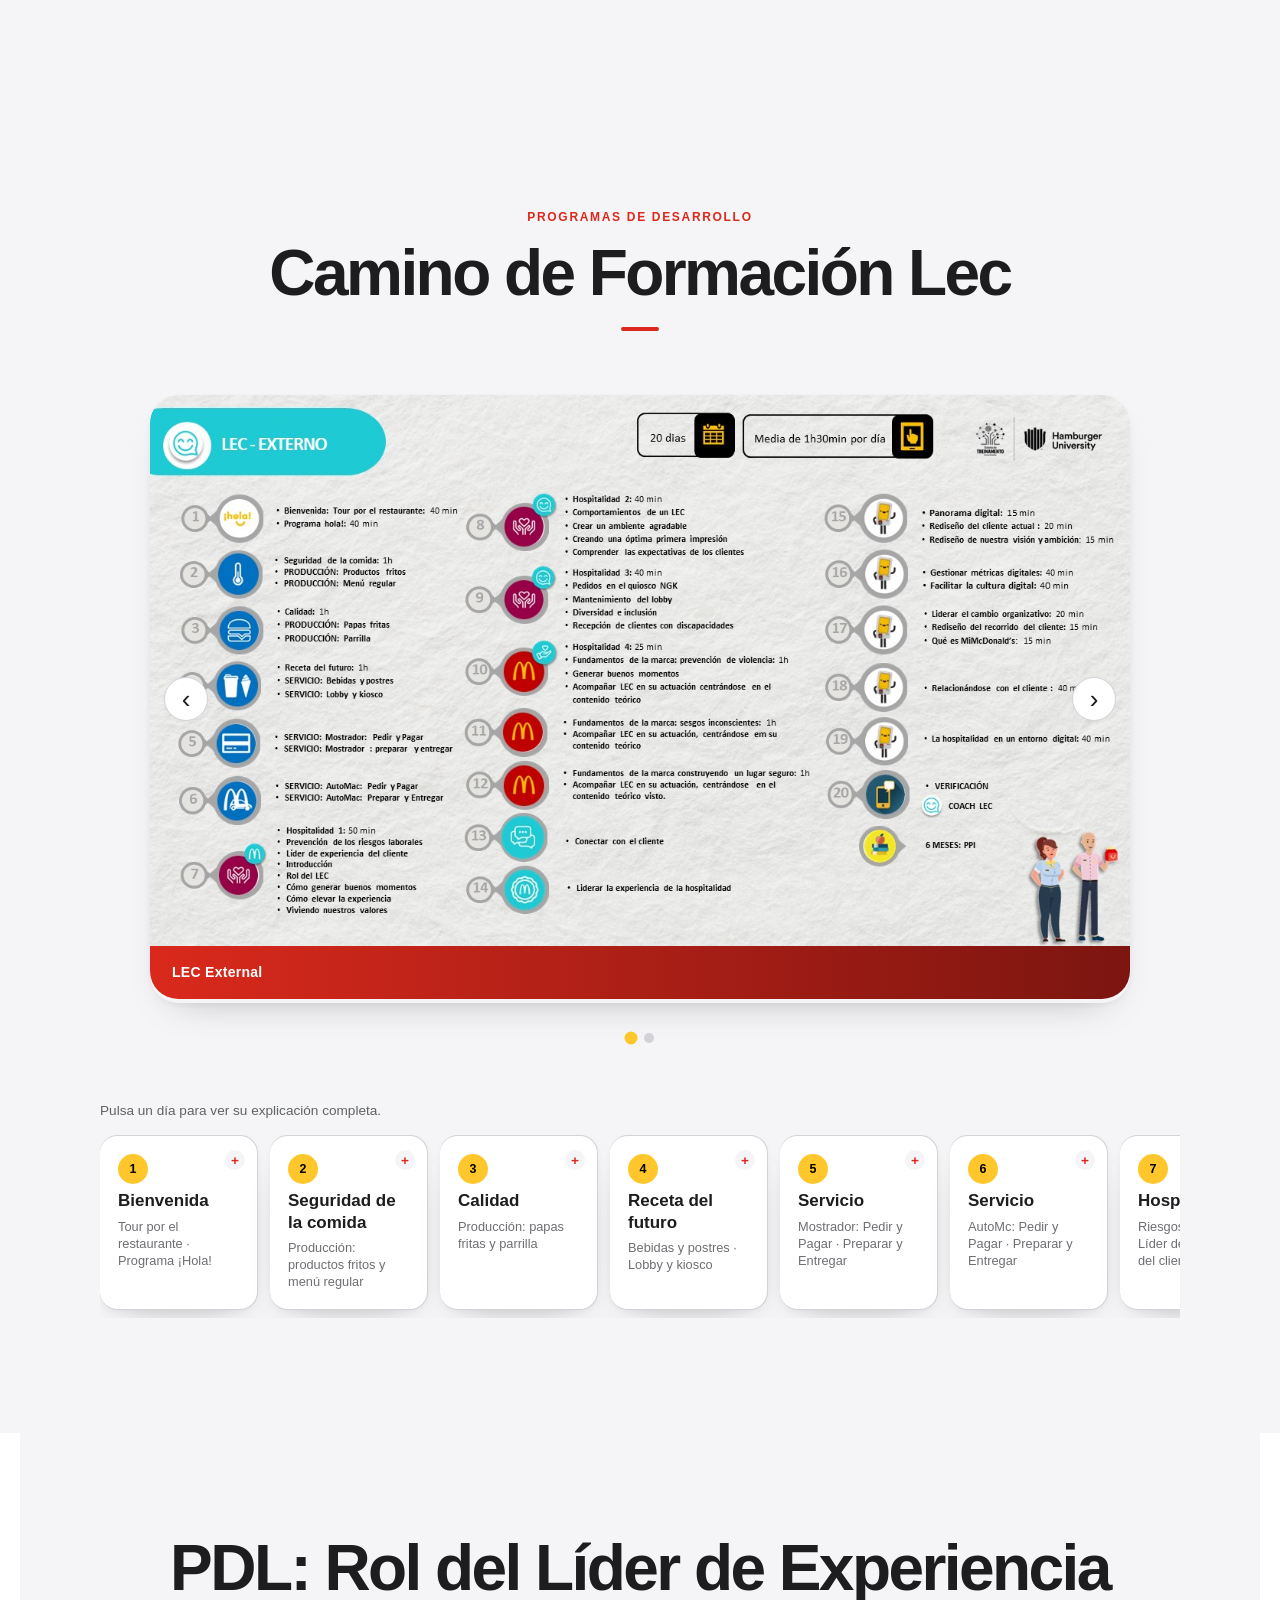
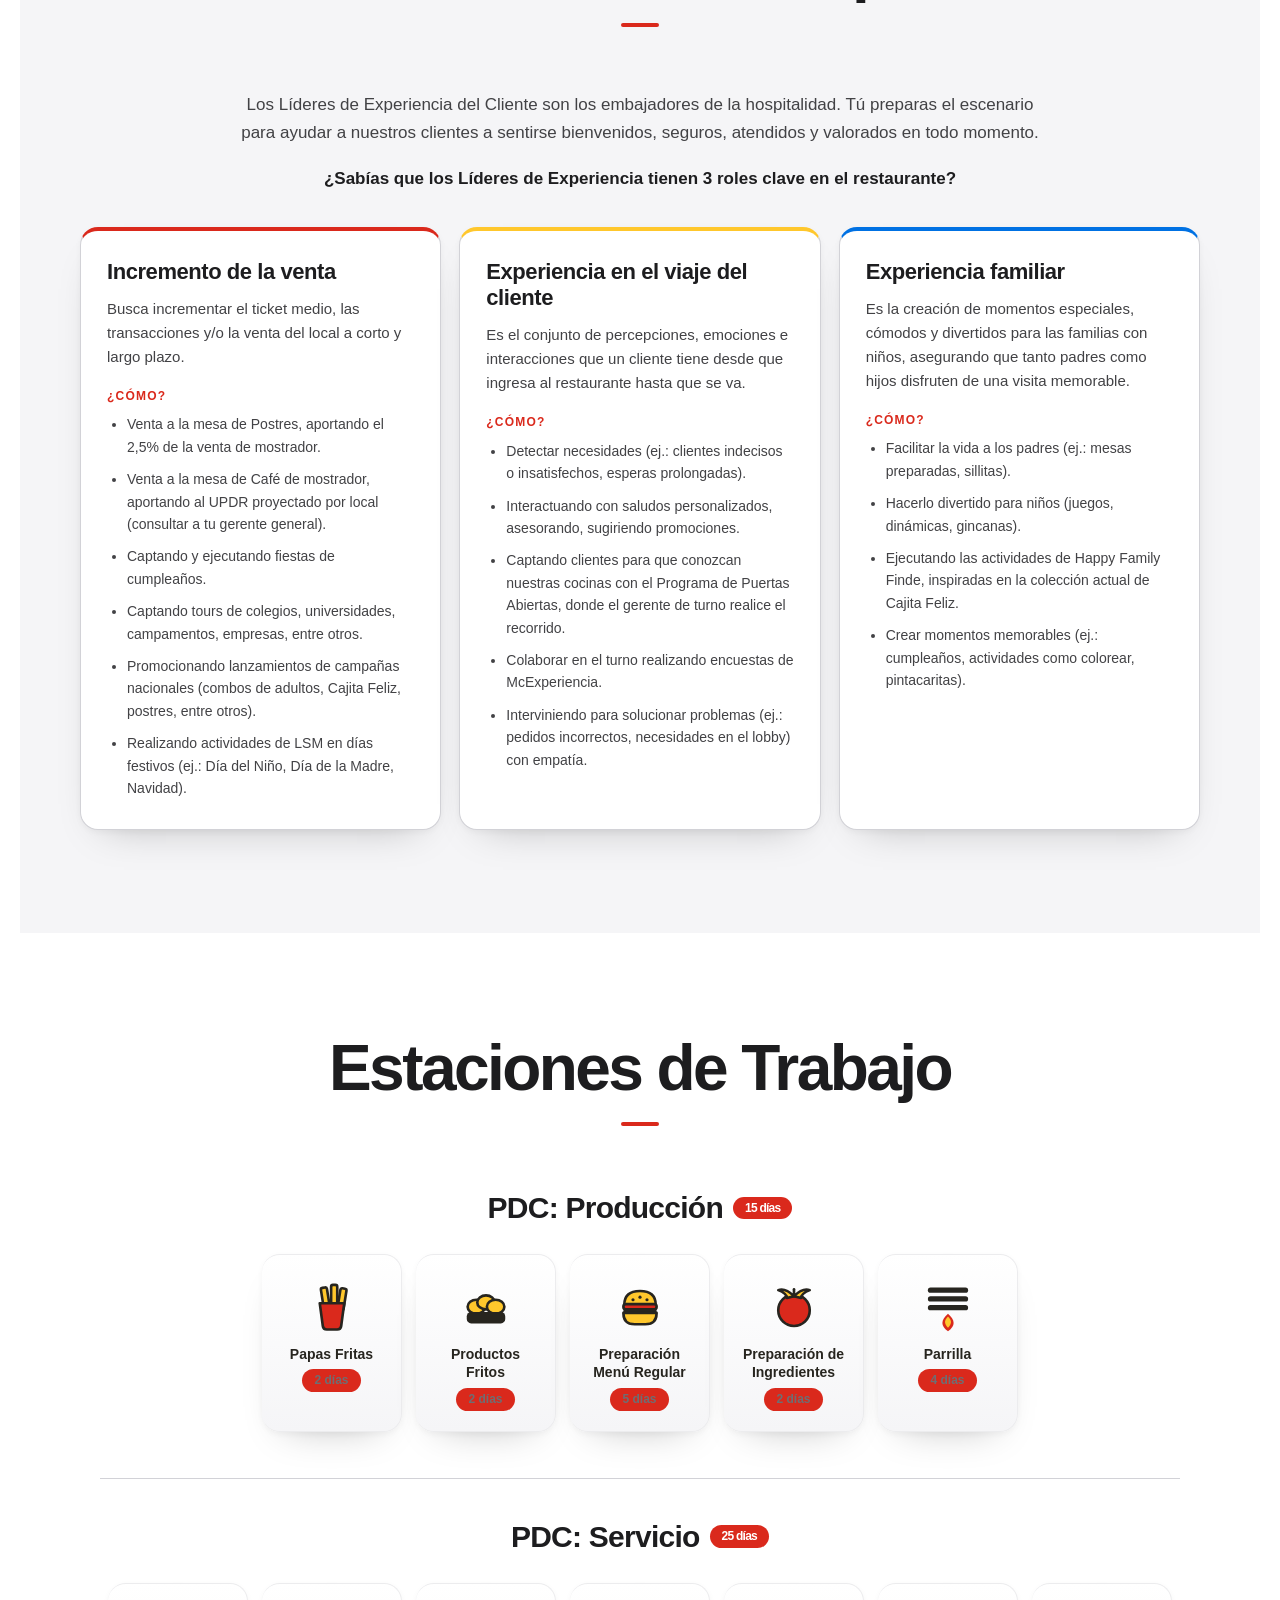
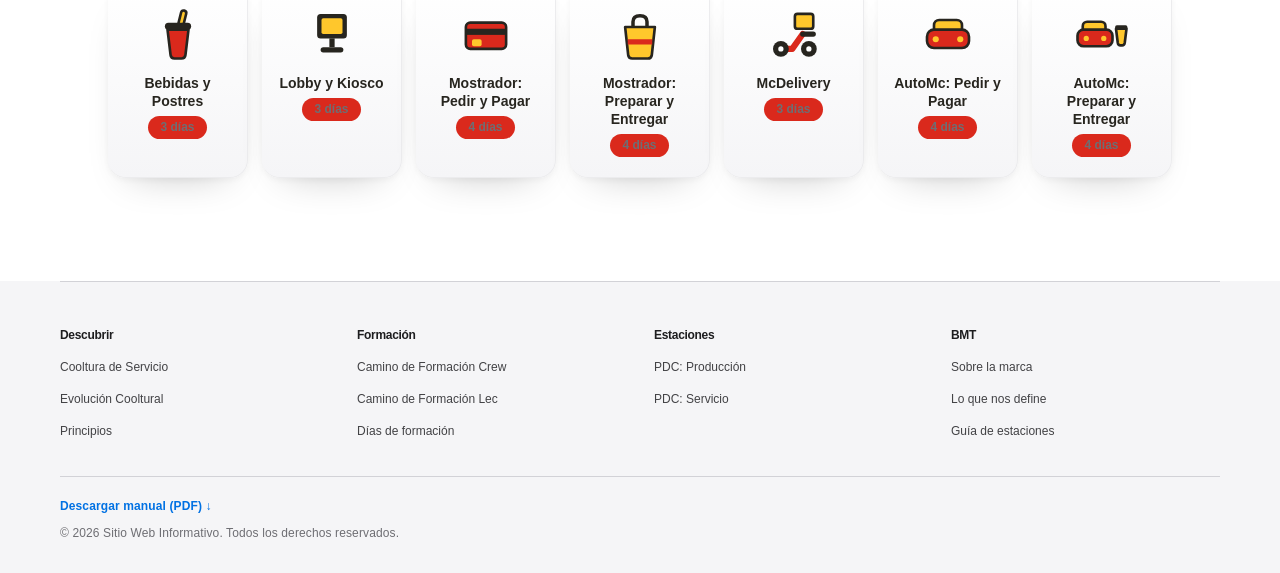
==== commit 6873fcad: "Usar imagen del banner en la página" ====
--- a/index.html
+++ b/index.html
@@ -5,9 +5,9 @@
     <meta name="viewport" content="width=device-width, initial-scale=1.0">
     <title>BMT | Entrenamiento</title>
     <link rel="icon" href="img/lg.ico">
-    <link rel="stylesheet" href="index.css?v=64">
+    <link rel="stylesheet" href="index.css?v=65">
     <!-- Rediseño visual: estilo Apple, sin JavaScript -->
-    <link rel="stylesheet" href="apple.css?v=25">
+    <link rel="stylesheet" href="apple.css?v=26">
 </head>
 <body>
 
@@ -73,34 +73,7 @@
     <!-- BANNER CAMINO DE FORMACIÓN -->
     <section id="banner-principal" class="seccion-banner" aria-label="Banner Camino de Formación">
         <div class="banner-contenedor">
-            <div class="banner-copy">
-                <h2 class="banner-titulo">Camino de Formación</h2>
-                <p class="banner-subtitulo">Guía de entrenamiento.</p>
-                <p class="banner-seccion-label">EN ESTA PÁGINA ENCONTRARÁS</p>
-                <div class="banner-listas">
-                    <ul class="banner-lista">
-                        <li><span class="banner-dot dot-rojo" aria-hidden="true"></span><span>Cooltura: Propósito, Principios e Identidad</span></li>
-                        <li><span class="banner-dot dot-amarillo" aria-hidden="true"></span><span>Influencers vendedores · 6 herramientas</span></li>
-                        <li><span class="banner-dot dot-negro" aria-hidden="true"></span><span>Hospitalidad: 5 estándares y Promesa de entrenamiento</span></li>
-                    </ul>
-                    <ul class="banner-lista">
-                        <li><span class="banner-dot dot-rojo" aria-hidden="true"></span><span>Camino de Formación Crew</span></li>
-                        <li><span class="banner-dot dot-amarillo" aria-hidden="true"></span><span>Camino de Formación LEC y Rol del LEC</span></li>
-                        <li><span class="banner-dot dot-negro" aria-hidden="true"></span><span>12 estaciones: Producción y Servicio</span></li>
-                    </ul>
-                </div>
-            </div>
-            <aside class="banner-resumen" aria-label="Resumen del contenido">
-                <p class="banner-resumen-label">RESUMEN DEL CONTENIDO</p>
-                <div class="banner-resumen-item item-programas">
-                    <p class="banner-resumen-titulo">1. Programas</p>
-                    <p class="banner-resumen-detalle">Crew · LEC · Rol del LEC</p>
-                </div>
-                <div class="banner-resumen-item item-estaciones">
-                    <p class="banner-resumen-titulo">2. Estaciones</p>
-                    <p class="banner-resumen-detalle">5 Producción · 7 Servicio</p>
-                </div>
-            </aside>
+            <img src="banner-camino-formacion.png" alt="Camino de Formación. Guía de entrenamiento. En esta página encontrarás: Cooltura: Propósito, Principios e Identidad; Influencers vendedores, 6 herramientas; Hospitalidad: 5 estándares y Promesa de entrenamiento; Camino de Formación Crew; Camino de Formación LEC y Rol del LEC; 12 estaciones: Producción y Servicio. Resumen del contenido: Programas y Estaciones." class="banner-imagen" width="1600" height="420">
         </div>
     </section>
 
--- a/index.css
+++ b/index.css
@@ -455,112 +455,27 @@
 /* ---------- Banner principal ---------- */
 .seccion-banner {
   width: 100%;
-  min-height: 360px;
-  display: flex;
-  align-items: center;
-  background: linear-gradient(135deg, #fffdf8 0%, #ffffff 55%, #fff7e0 100%);
+  background: #fff;
   border-bottom: 1px solid var(--gris-borde);
 }
 
 .banner-contenedor {
-  width: 100%;
   max-width: 1300px;
   margin: 0 auto;
-  padding: 36px 40px;
-  display: grid;
-  grid-template-columns: minmax(0, 1.6fr) minmax(280px, 0.9fr);
-  gap: 32px;
-  align-items: center;
-}
-
-.banner-titulo {
-  margin: 0;
-  font-size: clamp(2.2rem, 4.4vw, 4rem);
-  line-height: 1.05;
-  letter-spacing: -0.03em;
-  color: var(--negro);
-}
-
-.banner-subtitulo {
-  margin: 12px 0 24px;
-  padding-bottom: 20px;
-  font-size: clamp(1rem, 1.5vw, 1.45rem);
-  color: var(--gris-texto);
-  border-bottom: 1px solid var(--gris-borde);
-  max-width: 520px;
-}
-
-.banner-seccion-label,
-.banner-resumen-label {
-  margin: 0 0 14px;
-  font-size: 0.76rem;
-  font-weight: 700;
-  letter-spacing: 0.12em;
-  color: #8a8f8c;
-  text-transform: uppercase;
-}
-
-.banner-listas {
-  display: grid;
-  grid-template-columns: repeat(2, minmax(0, 1fr));
-  gap: 14px 28px;
-}
-
-.banner-lista {
-  list-style: none;
-  margin: 0;
-  padding: 0;
-  display: grid;
-  gap: 12px;
-}
-
-.banner-lista li {
-  display: flex;
-  align-items: flex-start;
-  gap: 10px;
-  font-size: 0.98rem;
-  font-weight: 600;
-  color: var(--negro);
-  line-height: 1.35;
-}
-
-.banner-dot {
-  width: 10px;
-  height: 10px;
-  margin-top: 0.35em;
-  border-radius: 50%;
-  flex: 0 0 10px;
-}
-.dot-rojo { background: var(--rojo); }
-.dot-amarillo { background: var(--amarillo); }
-.dot-negro { background: var(--negro); }
-
-.banner-resumen {
-  padding: 24px;
-  background: rgba(255, 255, 255, 0.72);
+  padding: 24px 20px;
+}
+
+.banner-imagen {
+  display: block;
+  width: 100%;
+  height: auto;
   border: 1px solid var(--gris-borde);
-  border-radius: 16px;
-}
-
-.banner-resumen-item {
-  padding: 16px 18px;
-  border-radius: 12px;
-  border: 1px solid var(--gris-borde);
-  background: #f6f7f8;
-}
-.banner-resumen-item + .banner-resumen-item { margin-top: 12px; }
-.banner-resumen-item.item-programas { background: #fff1ef; border-color: #f0bab4; }
-.banner-resumen-item.item-estaciones { background: #f6f7f8; border-color: var(--gris-borde); }
-.banner-resumen-titulo { margin: 0; font-size: 1.15rem; font-weight: 700; color: var(--negro); }
-.banner-resumen-detalle { margin: 4px 0 0; font-size: 0.95rem; color: var(--gris-texto); }
-
-@media (max-width: 980px) {
-  .seccion-banner { min-height: auto; }
-  .banner-contenedor { grid-template-columns: 1fr; padding: 32px 20px; align-items: start; }
-}
+  border-radius: var(--radio);
+  box-shadow: var(--sombra-suave);
+}
+
 @media (max-width: 700px) {
-  .banner-contenedor { padding: 28px 14px 24px; gap: 24px; }
-  .banner-listas { grid-template-columns: 1fr; }
+  .banner-contenedor { padding: 16px 14px; }
 }
 
 /* ---------- Base compartida por la galería de imágenes ----------
--- a/apple.css
+++ b/apple.css
@@ -346,116 +346,28 @@
 /* Banner principal al inicio */
 .seccion-banner {
   width: 100%;
-  min-height: min(78vh, 720px);
-  display: flex;
-  align-items: center;
-  background:
-    radial-gradient(900px 420px at 85% 10%, rgba(255, 199, 44, 0.18), transparent 60%),
-    radial-gradient(700px 420px at 10% 90%, rgba(218, 41, 28, 0.06), transparent 60%),
-    #ffffff;
+  background: linear-gradient(180deg, #fff 0%, #fbfbfc 100%);
   border-bottom: 1px solid rgba(0, 0, 0, 0.06);
 }
 
 .banner-contenedor {
+  max-width: 1180px;
+  margin: 0 auto;
+  padding: 28px 22px;
+}
+
+.banner-imagen {
+  display: block;
   width: 100%;
-  max-width: none;
-  margin: 0;
-  padding: clamp(70px, 9vw, 130px) max(22px, calc((100vw - 1160px) / 2)) 100px;
-  display: grid;
-  grid-template-columns: minmax(0, 1.65fr) minmax(280px, 0.9fr);
-  gap: clamp(24px, 5vw, 70px);
-  align-items: center;
-}
-
-.banner-titulo {
-  margin: 0;
-  font-size: clamp(2.8rem, 5.2vw, 4.8rem);
-  line-height: 0.98;
-  letter-spacing: -0.045em;
-  color: var(--ink);
-}
-
-.banner-subtitulo {
-  margin: 14px 0 28px;
-  padding-bottom: 22px;
-  max-width: 460px;
-  font-size: clamp(1.1rem, 1.8vw, 1.6rem);
-  color: var(--gris);
-  font-weight: 500;
-  border-bottom: 1px solid rgba(0, 0, 0, 0.08);
-}
-
-.banner-seccion-label,
-.banner-resumen-label {
-  margin: 0 0 14px;
-  font-size: 12px;
-  font-weight: 700;
-  letter-spacing: 0.14em;
-  color: #86868b;
-}
-
-.banner-listas {
-  display: grid;
-  grid-template-columns: repeat(2, minmax(0, 1fr));
-  gap: 14px 30px;
-}
-
-.banner-lista {
-  list-style: none;
-  margin: 0;
-  padding: 0;
-  display: grid;
-  gap: 12px;
-}
-
-.banner-lista li {
-  display: flex;
-  gap: 10px;
-  align-items: flex-start;
-  color: var(--ink);
-  font-size: 15px;
-  font-weight: 600;
-  line-height: 1.4;
-}
-
-.banner-dot {
-  width: 10px;
-  height: 10px;
-  margin-top: 5px;
-  border-radius: 50%;
-  flex: 0 0 10px;
-}
-.dot-rojo { background: var(--rojo-mac); }
-.dot-amarillo { background: var(--amarillo-mac); }
-.dot-negro { background: var(--ink); }
-
-.banner-resumen {
-  background: rgba(255, 255, 255, 0.72);
+  height: auto;
+  border-radius: 24px;
   border: 1px solid rgba(0, 0, 0, 0.06);
-  border-radius: 20px;
-  padding: 24px;
-  backdrop-filter: blur(10px);
-}
-
-.banner-resumen-item {
-  padding: 16px 18px;
-  border-radius: 14px;
-  border: 1px solid rgba(0, 0, 0, 0.06);
-}
-.banner-resumen-item + .banner-resumen-item { margin-top: 12px; }
-.banner-resumen-item.item-programas { background: #fff1ef; border-color: #f0bab4; }
-.banner-resumen-item.item-estaciones { background: #f5f5f7; border-color: #e5e5ea; }
-.banner-resumen-titulo { margin: 0; font-size: 20px; font-weight: 700; color: var(--ink); letter-spacing: -0.02em; }
-.banner-resumen-detalle { margin: 4px 0 0; font-size: 14px; color: var(--gris); }
-
-@media (max-width: 980px) {
-  .seccion-banner { min-height: auto; }
-  .banner-contenedor { grid-template-columns: 1fr; padding: 44px 22px 36px; gap: 28px; align-items: start; }
-}
+  box-shadow: 0 12px 30px -24px rgba(0, 0, 0, 0.22);
+}
+
 @media (max-width: 700px) {
-  .banner-contenedor { padding: 36px 16px 28px; gap: 24px; }
-  .banner-listas { grid-template-columns: 1fr; gap: 12px; }
-  .banner-resumen { padding: 20px; }
+  .banner-contenedor { padding: 20px 16px; }
+  .banner-imagen { border-radius: 18px; }
 }
 
 .seccion {
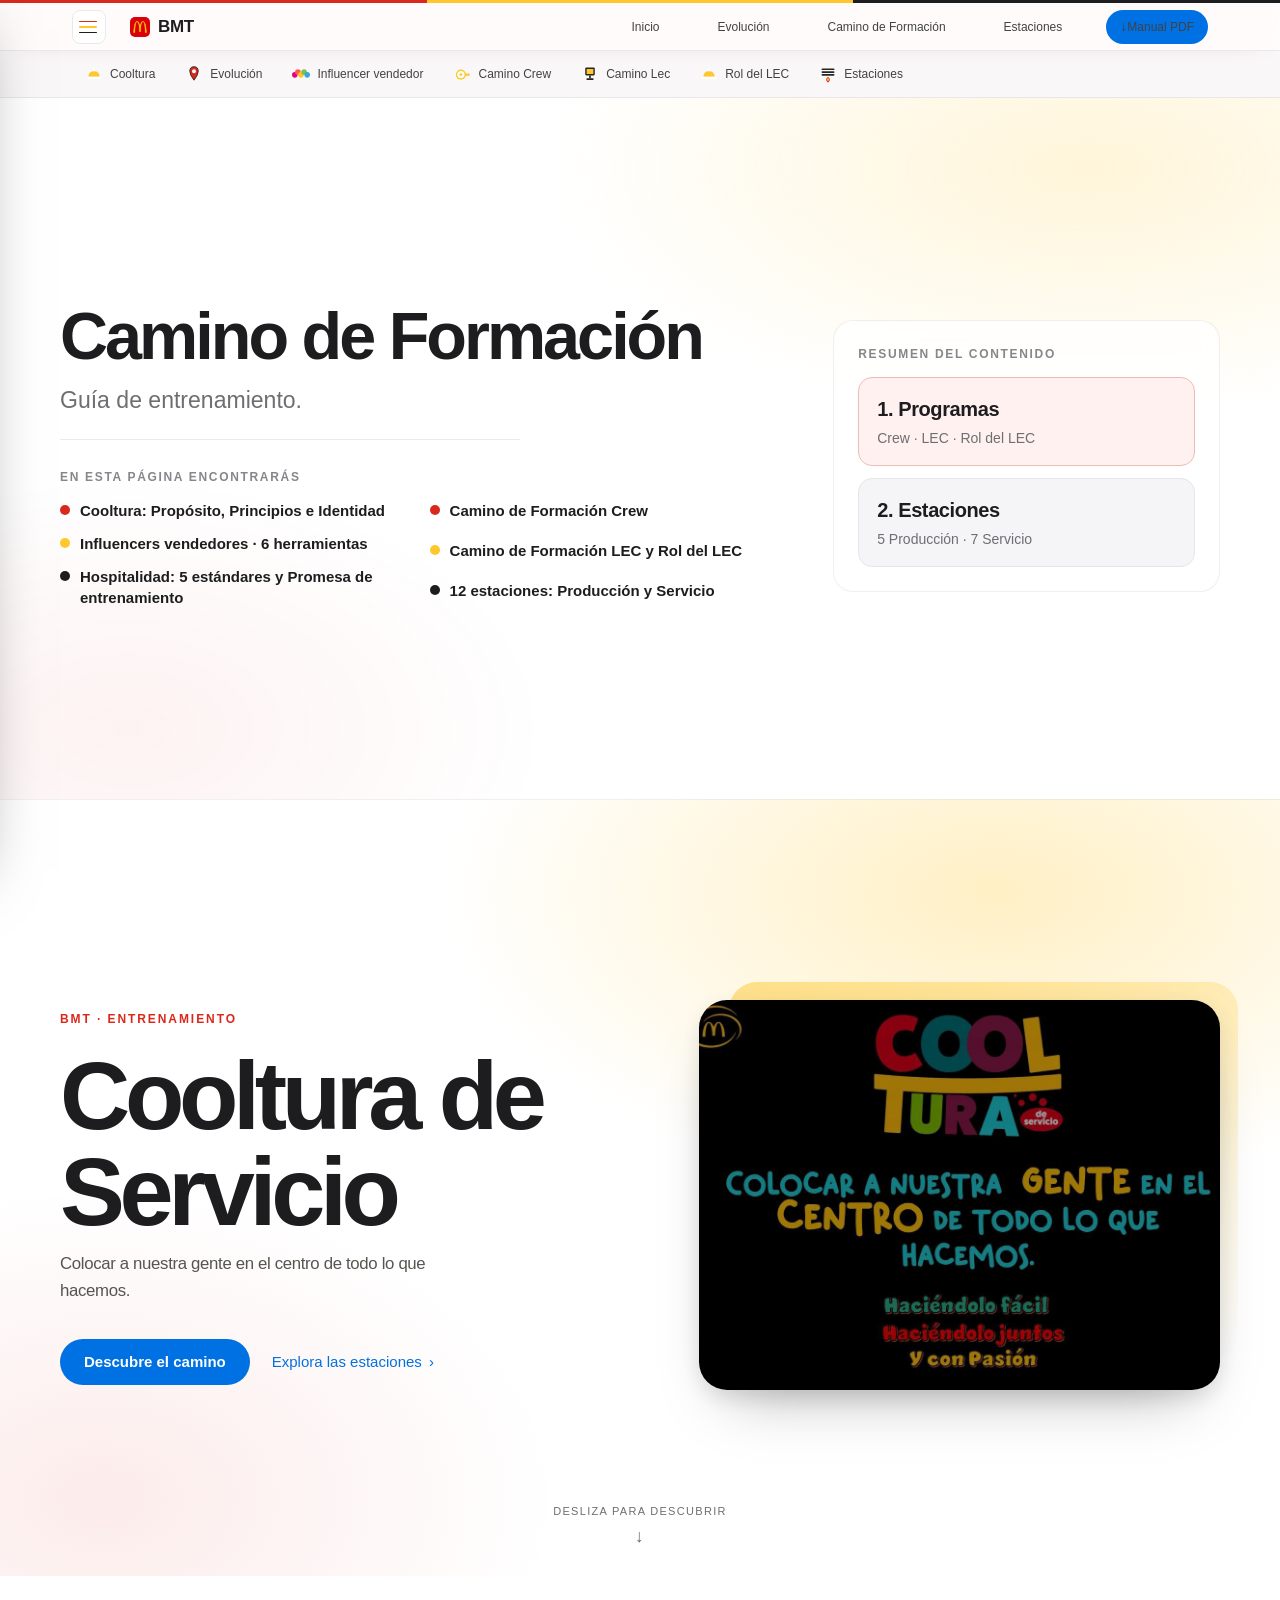
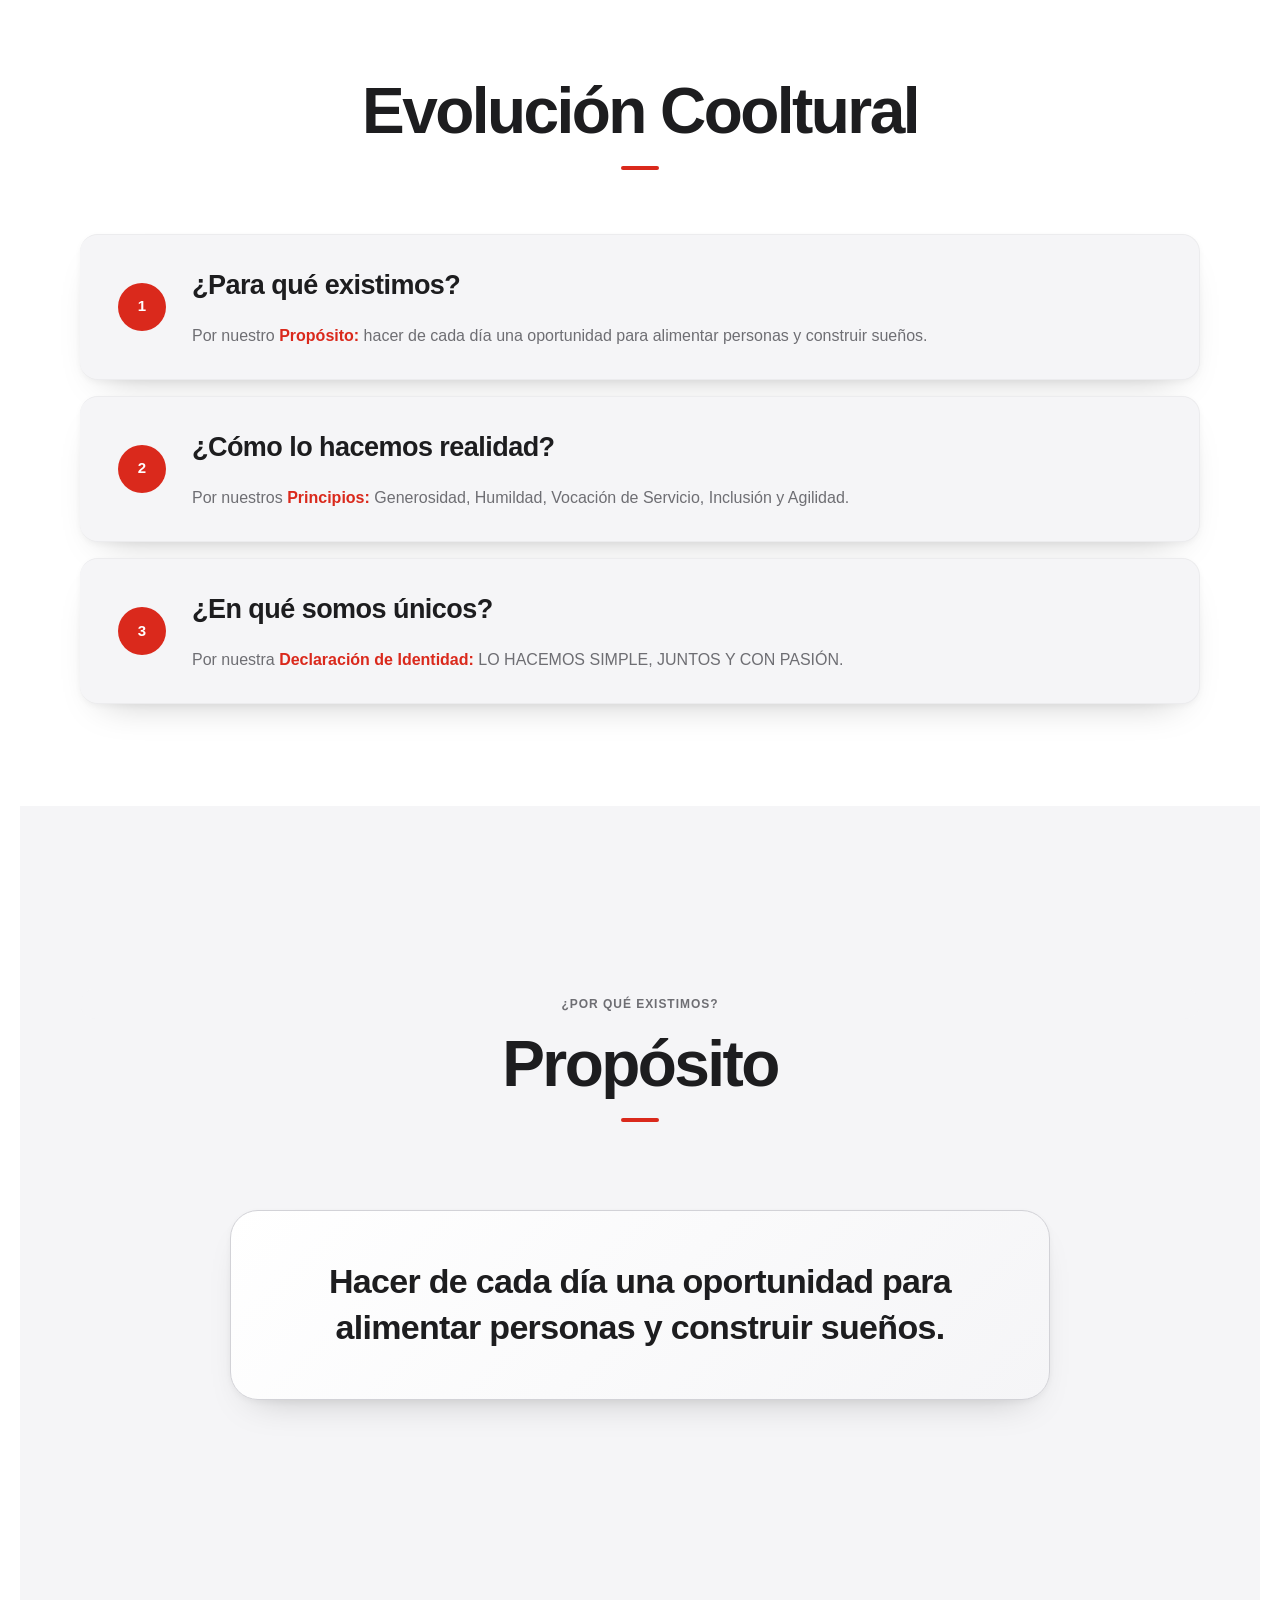
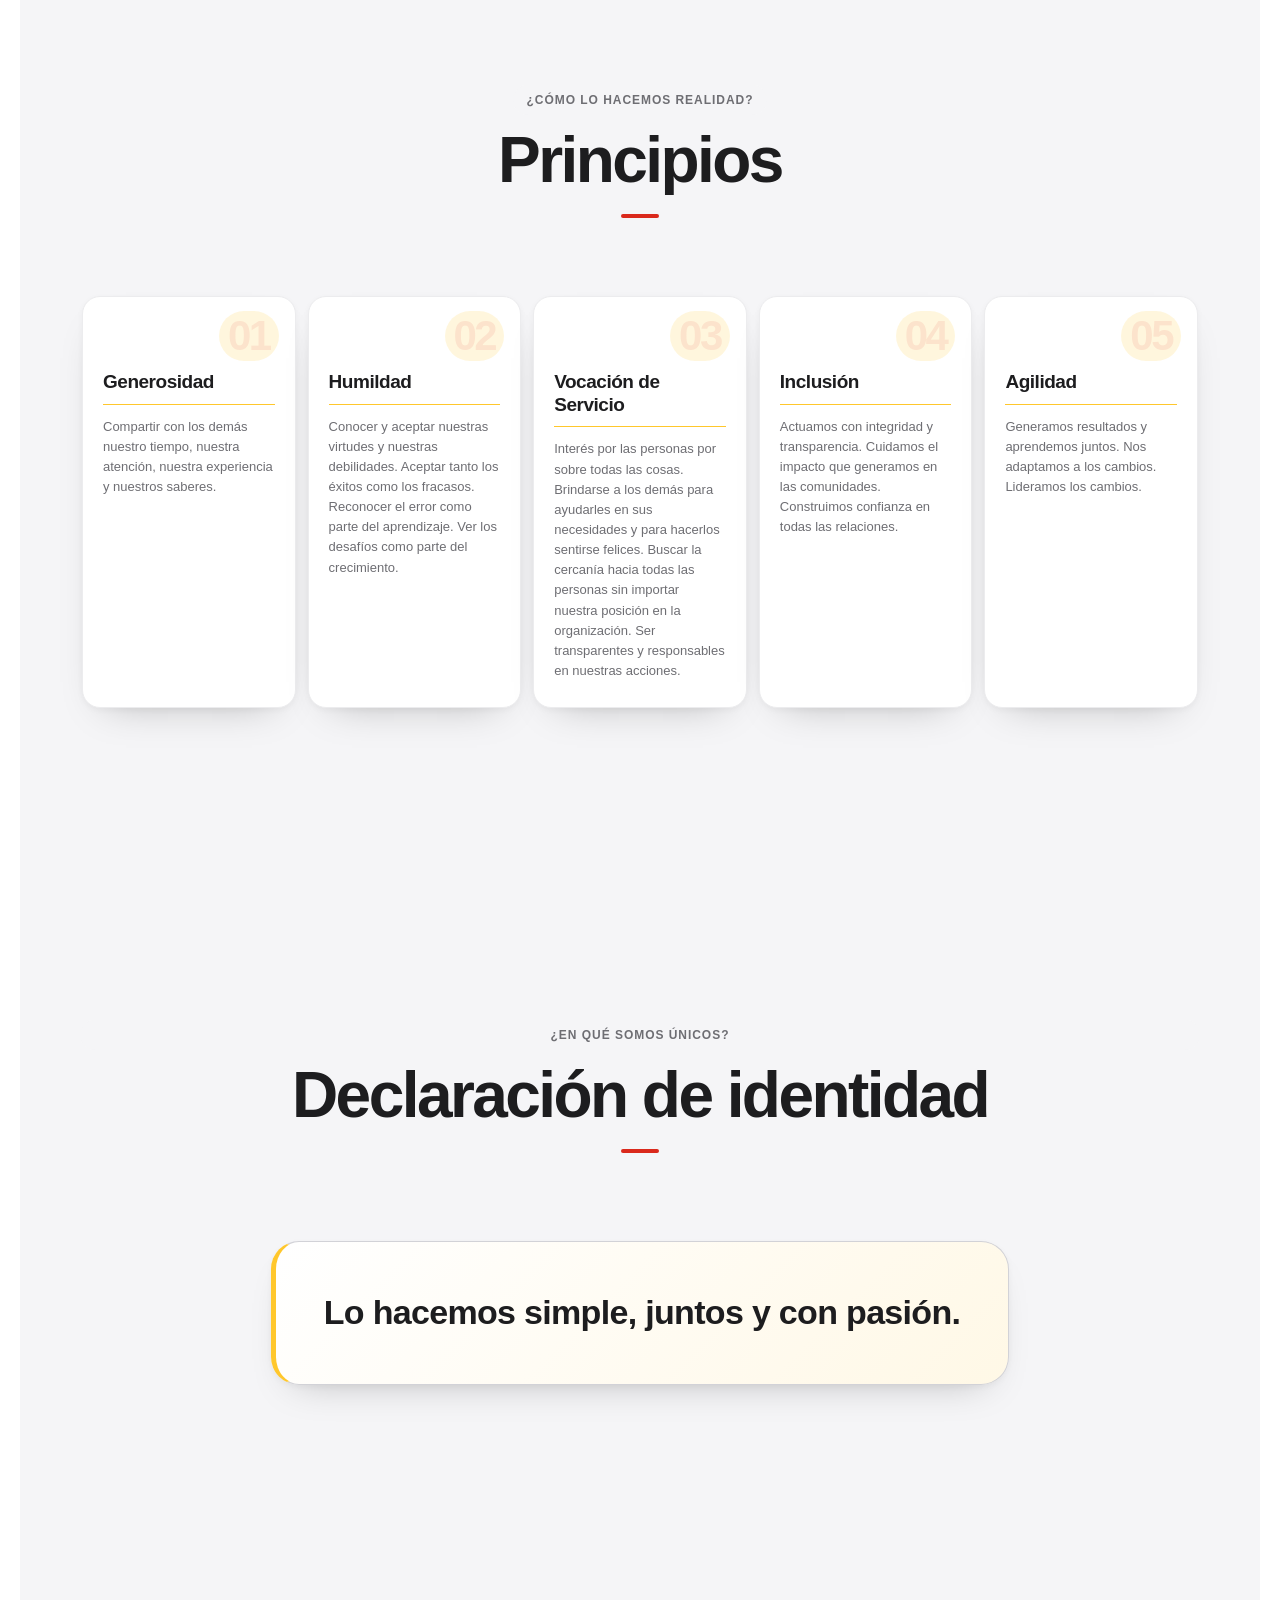
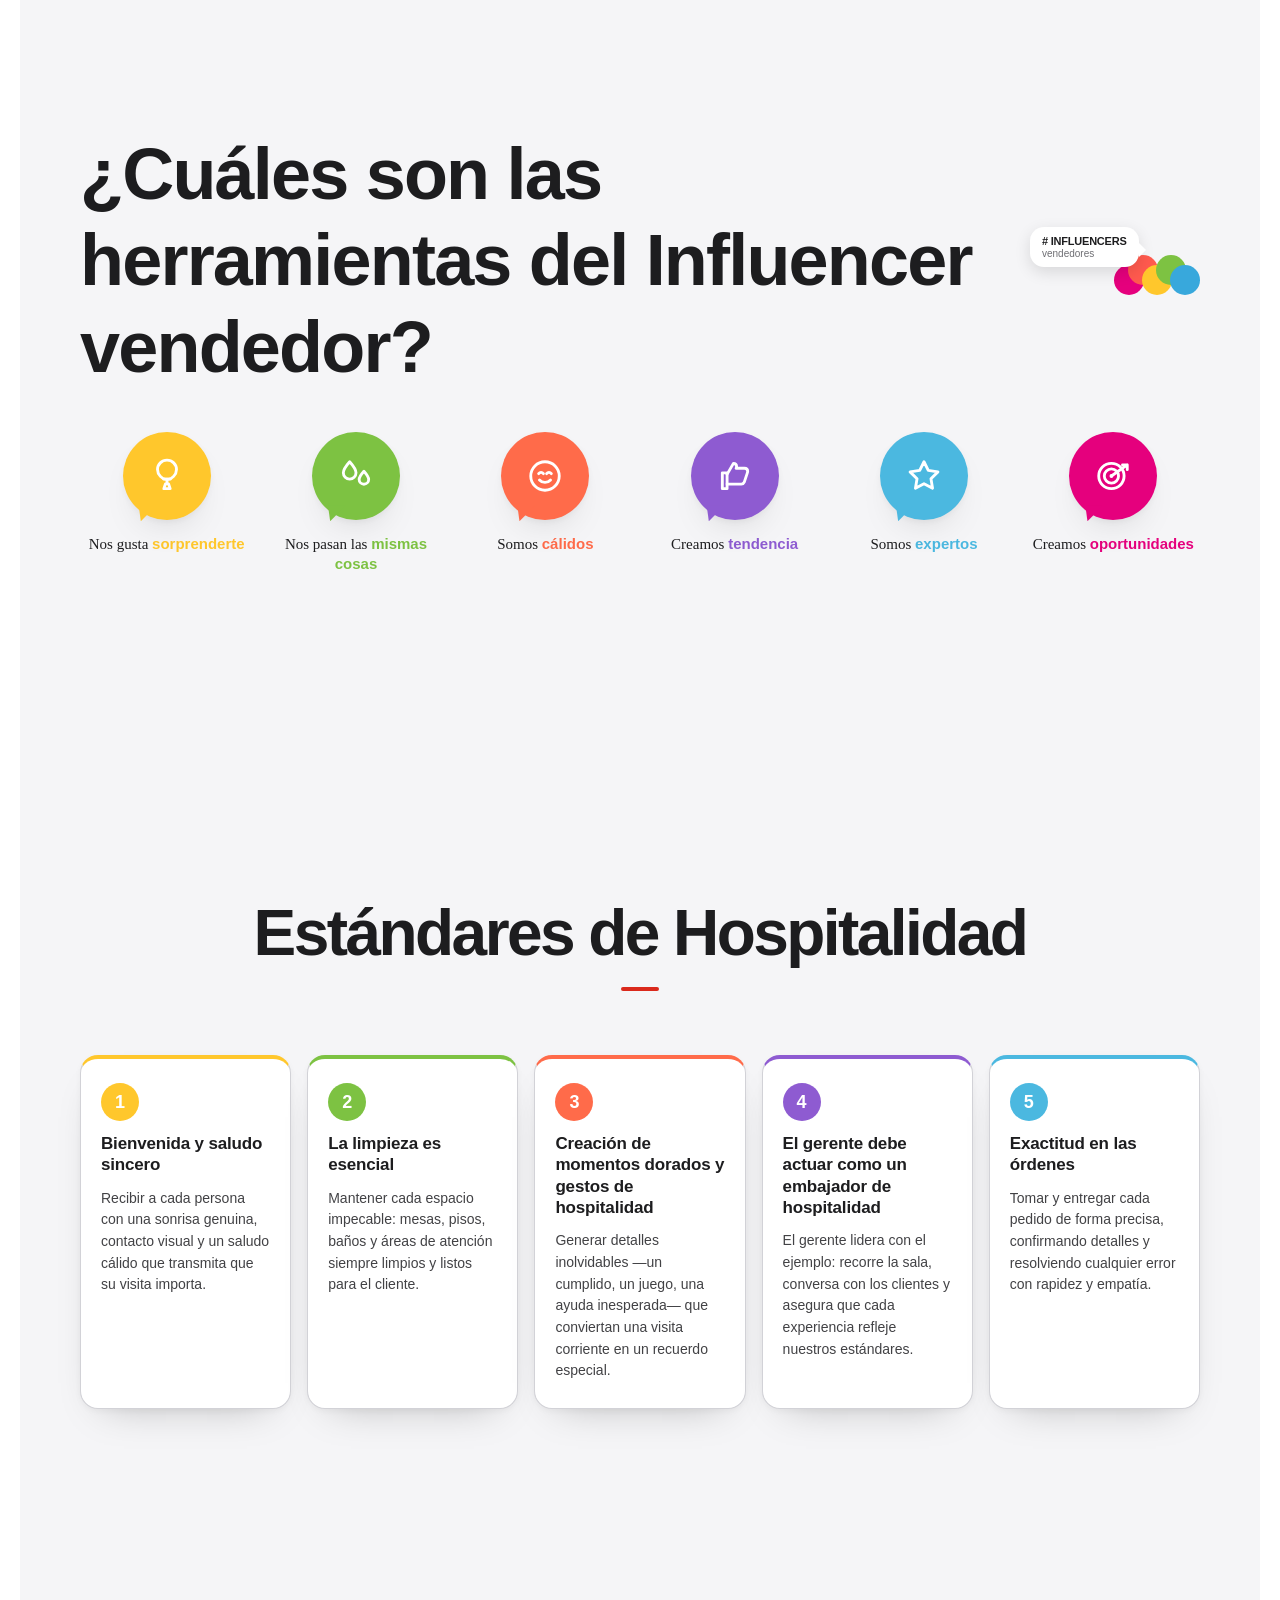
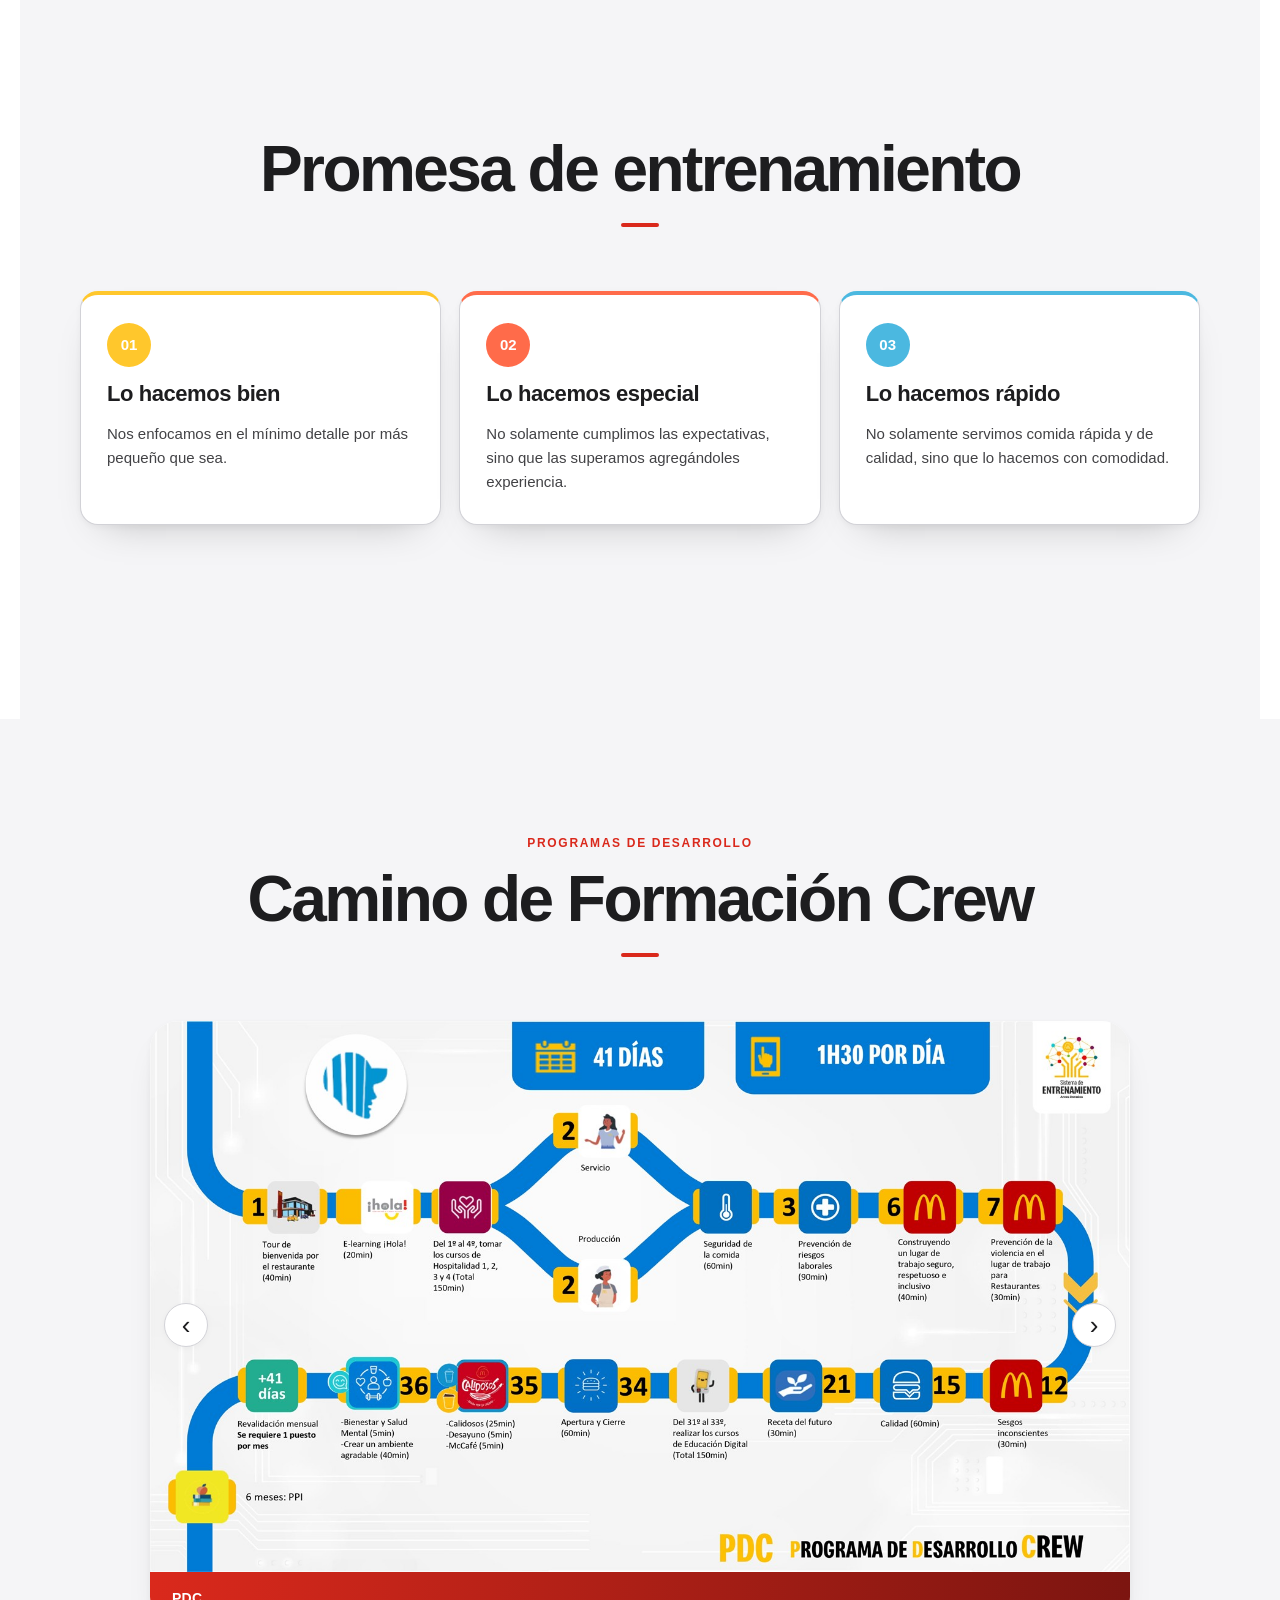
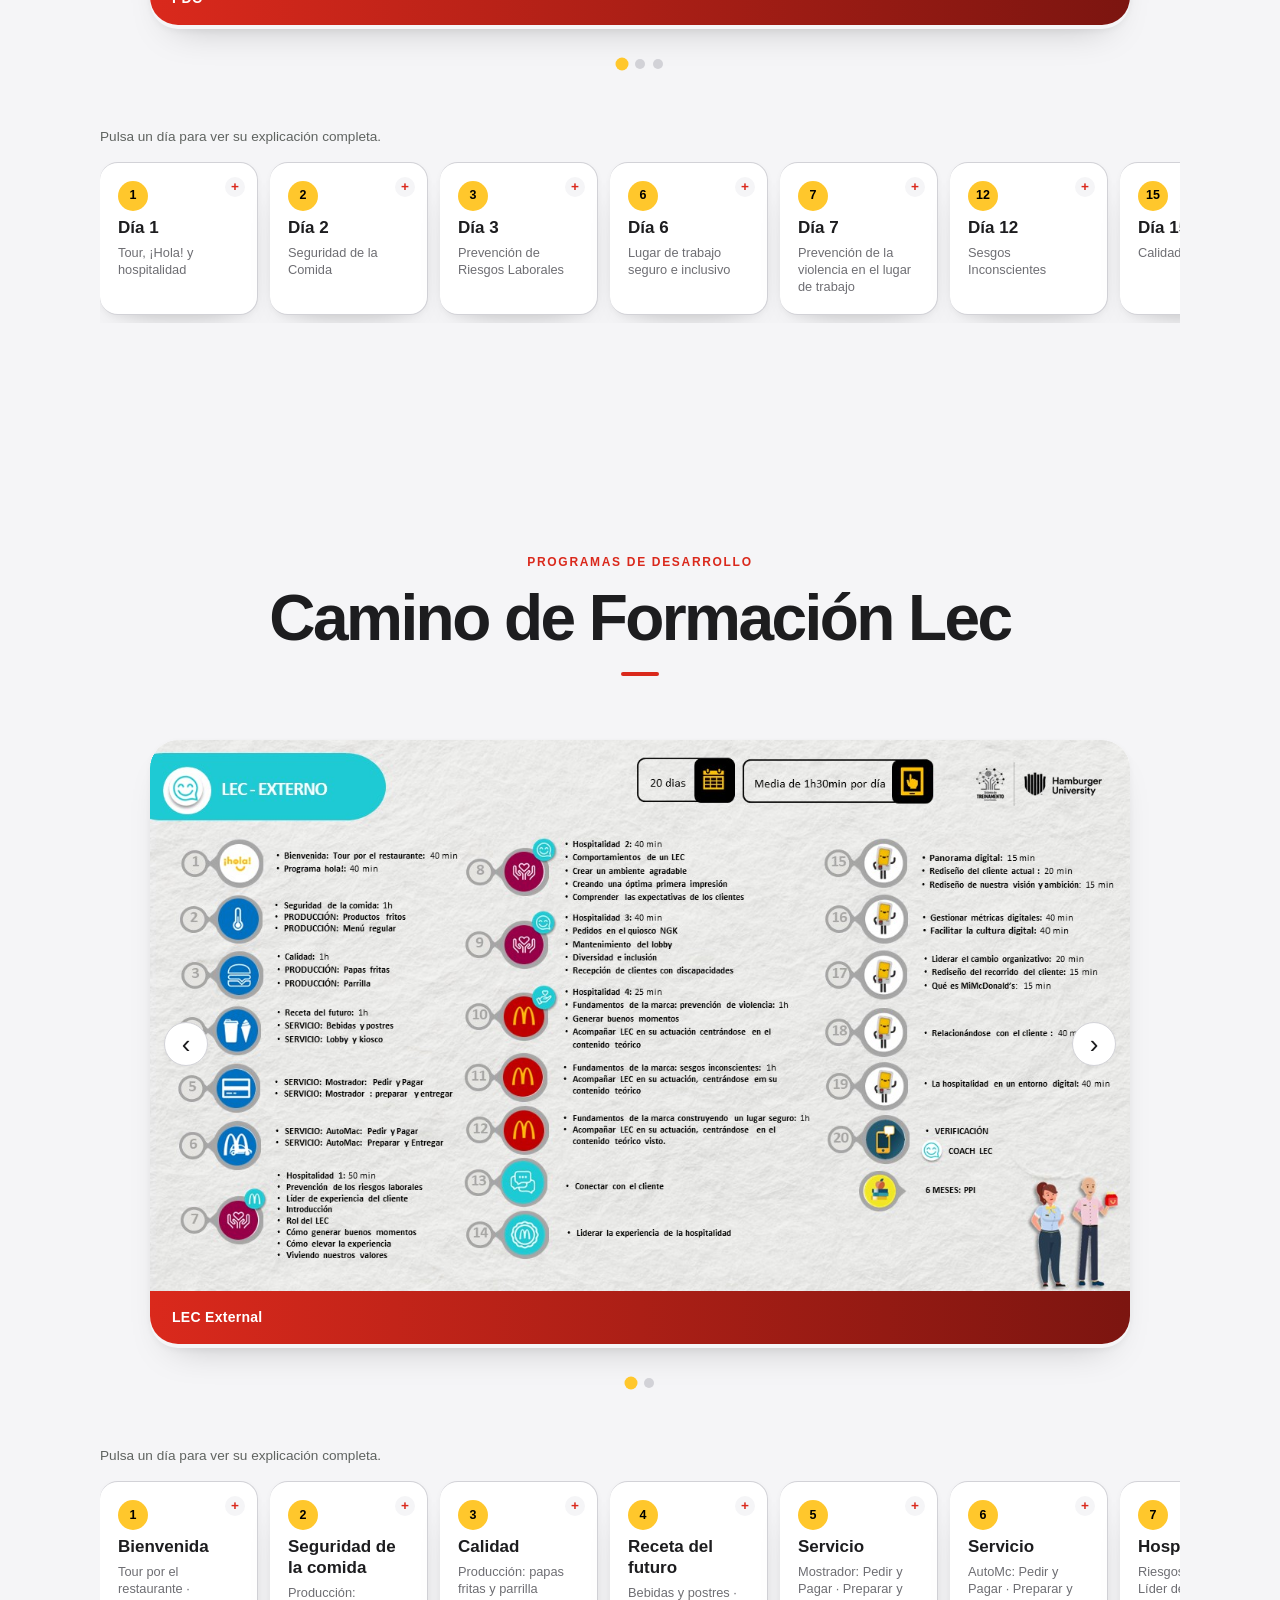
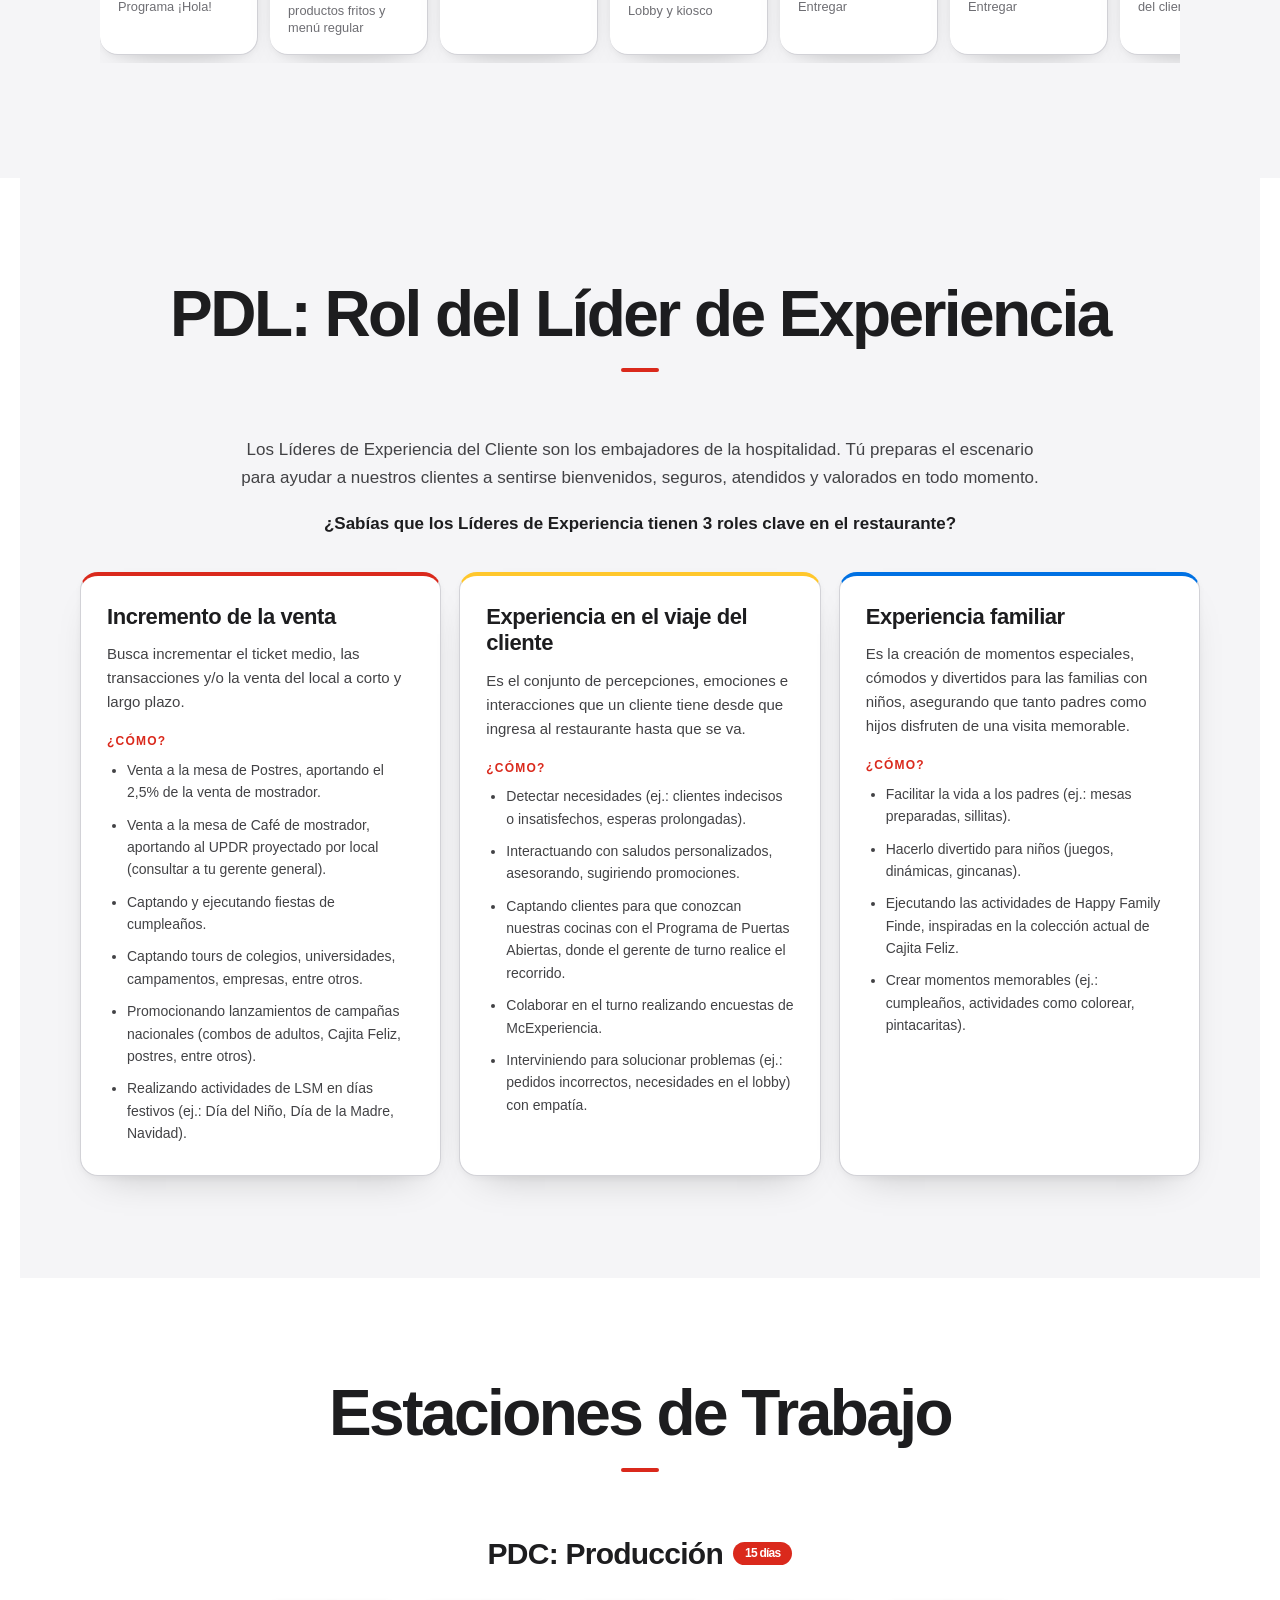
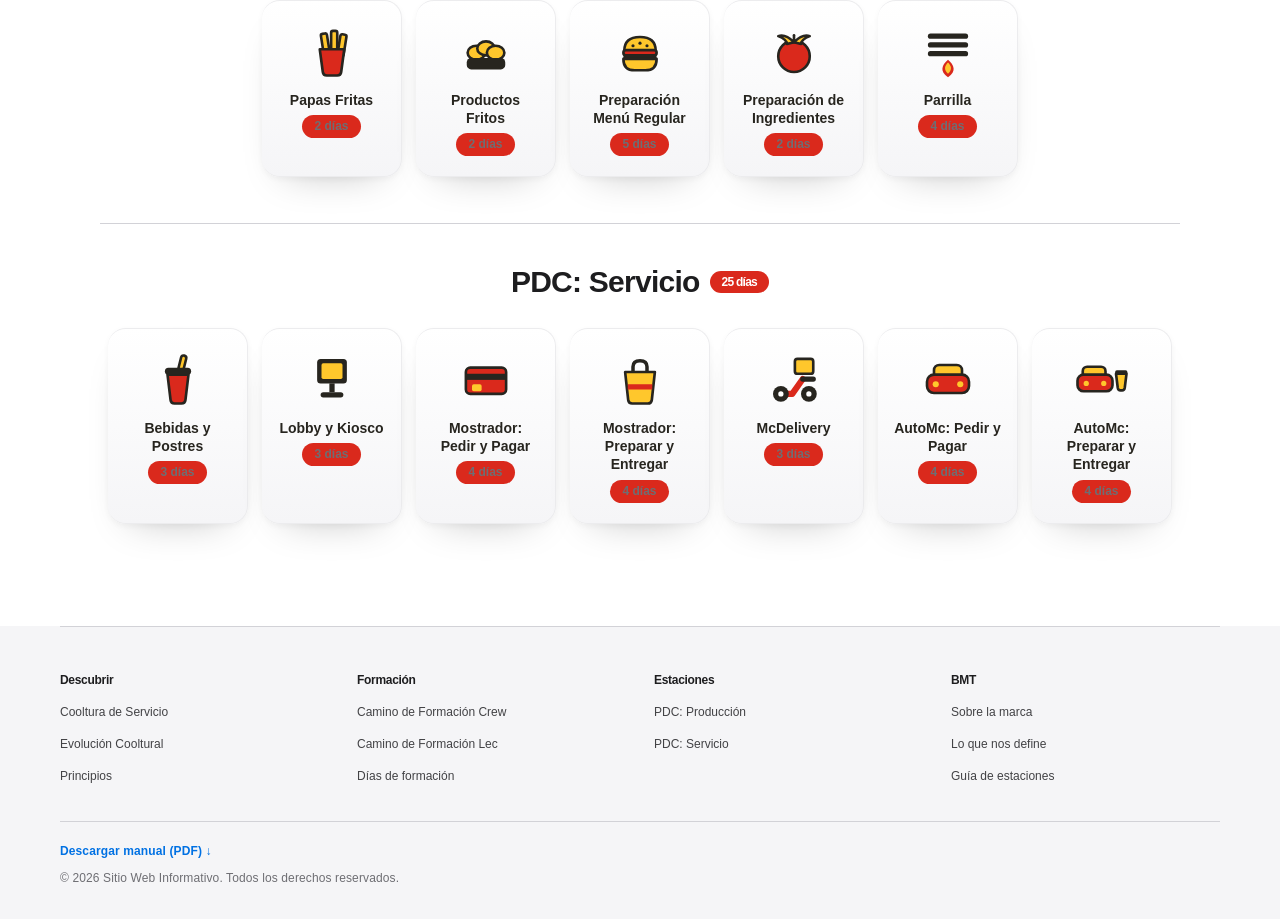
==== commit 56d31328: "Volver banner a HTML y CSS" ====
--- a/index.html
+++ b/index.html
@@ -73,7 +73,34 @@
     <!-- BANNER CAMINO DE FORMACIÓN -->
     <section id="banner-principal" class="seccion-banner" aria-label="Banner Camino de Formación">
         <div class="banner-contenedor">
-            <img src="banner-camino-formacion.png" alt="Camino de Formación. Guía de entrenamiento. En esta página encontrarás: Cooltura: Propósito, Principios e Identidad; Influencers vendedores, 6 herramientas; Hospitalidad: 5 estándares y Promesa de entrenamiento; Camino de Formación Crew; Camino de Formación LEC y Rol del LEC; 12 estaciones: Producción y Servicio. Resumen del contenido: Programas y Estaciones." class="banner-imagen" width="1600" height="420">
+            <div class="banner-copy">
+                <h2 class="banner-titulo">Camino de Formación</h2>
+                <p class="banner-subtitulo">Guía de entrenamiento.</p>
+                <p class="banner-seccion-label">EN ESTA PÁGINA ENCONTRARÁS</p>
+                <div class="banner-listas">
+                    <ul class="banner-lista">
+                        <li><span class="banner-dot dot-rojo" aria-hidden="true"></span><span>Cooltura: Propósito, Principios e Identidad</span></li>
+                        <li><span class="banner-dot dot-amarillo" aria-hidden="true"></span><span>Influencers vendedores · 6 herramientas</span></li>
+                        <li><span class="banner-dot dot-negro" aria-hidden="true"></span><span>Hospitalidad: 5 estándares y Promesa de entrenamiento</span></li>
+                    </ul>
+                    <ul class="banner-lista">
+                        <li><span class="banner-dot dot-rojo" aria-hidden="true"></span><span>Camino de Formación Crew</span></li>
+                        <li><span class="banner-dot dot-amarillo" aria-hidden="true"></span><span>Camino de Formación LEC y Rol del LEC</span></li>
+                        <li><span class="banner-dot dot-negro" aria-hidden="true"></span><span>12 estaciones: Producción y Servicio</span></li>
+                    </ul>
+                </div>
+            </div>
+            <aside class="banner-resumen" aria-label="Resumen del contenido">
+                <p class="banner-resumen-label">RESUMEN DEL CONTENIDO</p>
+                <div class="banner-resumen-item item-programas">
+                    <p class="banner-resumen-titulo">1. Programas</p>
+                    <p class="banner-resumen-detalle">Crew · LEC · Rol del LEC</p>
+                </div>
+                <div class="banner-resumen-item item-estaciones">
+                    <p class="banner-resumen-titulo">2. Estaciones</p>
+                    <p class="banner-resumen-detalle">5 Producción · 7 Servicio</p>
+                </div>
+            </aside>
         </div>
     </section>
 
--- a/index.css
+++ b/index.css
@@ -455,27 +455,112 @@
 /* ---------- Banner principal ---------- */
 .seccion-banner {
   width: 100%;
-  background: #fff;
+  min-height: min(78vh, 720px);
+  display: flex;
+  align-items: center;
+  background: linear-gradient(135deg, #fffdf8 0%, #ffffff 55%, #fff7e0 100%);
   border-bottom: 1px solid var(--gris-borde);
 }
 
 .banner-contenedor {
+  width: 100%;
   max-width: 1300px;
   margin: 0 auto;
-  padding: 24px 20px;
-}
-
-.banner-imagen {
-  display: block;
-  width: 100%;
-  height: auto;
+  padding: 36px 40px;
+  display: grid;
+  grid-template-columns: minmax(0, 1.6fr) minmax(280px, 0.9fr);
+  gap: 32px;
+  align-items: center;
+}
+
+.banner-titulo {
+  margin: 0;
+  font-size: clamp(2.2rem, 4.4vw, 4rem);
+  line-height: 1.05;
+  letter-spacing: -0.03em;
+  color: var(--negro);
+}
+
+.banner-subtitulo {
+  margin: 12px 0 24px;
+  padding-bottom: 20px;
+  font-size: clamp(1rem, 1.5vw, 1.45rem);
+  color: var(--gris-texto);
+  border-bottom: 1px solid var(--gris-borde);
+  max-width: 520px;
+}
+
+.banner-seccion-label,
+.banner-resumen-label {
+  margin: 0 0 14px;
+  font-size: 0.76rem;
+  font-weight: 700;
+  letter-spacing: 0.12em;
+  color: #8a8f8c;
+  text-transform: uppercase;
+}
+
+.banner-listas {
+  display: grid;
+  grid-template-columns: repeat(2, minmax(0, 1fr));
+  gap: 14px 28px;
+}
+
+.banner-lista {
+  list-style: none;
+  margin: 0;
+  padding: 0;
+  display: grid;
+  gap: 12px;
+}
+
+.banner-lista li {
+  display: flex;
+  align-items: flex-start;
+  gap: 10px;
+  font-size: 0.98rem;
+  font-weight: 600;
+  color: var(--negro);
+  line-height: 1.35;
+}
+
+.banner-dot {
+  width: 10px;
+  height: 10px;
+  margin-top: 0.35em;
+  border-radius: 50%;
+  flex: 0 0 10px;
+}
+.dot-rojo { background: var(--rojo); }
+.dot-amarillo { background: var(--amarillo); }
+.dot-negro { background: var(--negro); }
+
+.banner-resumen {
+  padding: 24px;
+  background: rgba(255, 255, 255, 0.72);
   border: 1px solid var(--gris-borde);
-  border-radius: var(--radio);
-  box-shadow: var(--sombra-suave);
-}
-
+  border-radius: 16px;
+}
+
+.banner-resumen-item {
+  padding: 16px 18px;
+  border-radius: 12px;
+  border: 1px solid var(--gris-borde);
+  background: #f6f7f8;
+}
+.banner-resumen-item + .banner-resumen-item { margin-top: 12px; }
+.banner-resumen-item.item-programas { background: #fff1ef; border-color: #f0bab4; }
+.banner-resumen-item.item-estaciones { background: #f6f7f8; border-color: var(--gris-borde); }
+.banner-resumen-titulo { margin: 0; font-size: 1.15rem; font-weight: 700; color: var(--negro); }
+.banner-resumen-detalle { margin: 4px 0 0; font-size: 0.95rem; color: var(--gris-texto); }
+
+@media (max-width: 980px) {
+  .seccion-banner { min-height: auto; }
+  .banner-contenedor { grid-template-columns: 1fr; padding: 32px 20px; align-items: start; }
+}
 @media (max-width: 700px) {
-  .banner-contenedor { padding: 16px 14px; }
+  .banner-contenedor { padding: 28px 14px 24px; gap: 24px; }
+  .banner-listas { grid-template-columns: 1fr; }
 }
 
 /* ---------- Base compartida por la galería de imágenes ----------
--- a/apple.css
+++ b/apple.css
@@ -346,28 +346,116 @@
 /* Banner principal al inicio */
 .seccion-banner {
   width: 100%;
-  background: linear-gradient(180deg, #fff 0%, #fbfbfc 100%);
+  min-height: min(78vh, 720px);
+  display: flex;
+  align-items: center;
+  background:
+    radial-gradient(900px 420px at 85% 10%, rgba(255, 199, 44, 0.18), transparent 60%),
+    radial-gradient(700px 420px at 10% 90%, rgba(218, 41, 28, 0.06), transparent 60%),
+    #ffffff;
   border-bottom: 1px solid rgba(0, 0, 0, 0.06);
 }
 
 .banner-contenedor {
-  max-width: 1180px;
-  margin: 0 auto;
-  padding: 28px 22px;
-}
-
-.banner-imagen {
-  display: block;
   width: 100%;
-  height: auto;
-  border-radius: 24px;
+  max-width: none;
+  margin: 0;
+  padding: clamp(70px, 9vw, 130px) max(22px, calc((100vw - 1160px) / 2)) 100px;
+  display: grid;
+  grid-template-columns: minmax(0, 1.65fr) minmax(280px, 0.9fr);
+  gap: clamp(24px, 5vw, 70px);
+  align-items: center;
+}
+
+.banner-titulo {
+  margin: 0;
+  font-size: clamp(2.8rem, 5.2vw, 4.8rem);
+  line-height: 0.98;
+  letter-spacing: -0.045em;
+  color: var(--ink);
+}
+
+.banner-subtitulo {
+  margin: 14px 0 28px;
+  padding-bottom: 22px;
+  max-width: 460px;
+  font-size: clamp(1.1rem, 1.8vw, 1.6rem);
+  color: var(--gris);
+  font-weight: 500;
+  border-bottom: 1px solid rgba(0, 0, 0, 0.08);
+}
+
+.banner-seccion-label,
+.banner-resumen-label {
+  margin: 0 0 14px;
+  font-size: 12px;
+  font-weight: 700;
+  letter-spacing: 0.14em;
+  color: #86868b;
+}
+
+.banner-listas {
+  display: grid;
+  grid-template-columns: repeat(2, minmax(0, 1fr));
+  gap: 14px 30px;
+}
+
+.banner-lista {
+  list-style: none;
+  margin: 0;
+  padding: 0;
+  display: grid;
+  gap: 12px;
+}
+
+.banner-lista li {
+  display: flex;
+  gap: 10px;
+  align-items: flex-start;
+  color: var(--ink);
+  font-size: 15px;
+  font-weight: 600;
+  line-height: 1.4;
+}
+
+.banner-dot {
+  width: 10px;
+  height: 10px;
+  margin-top: 5px;
+  border-radius: 50%;
+  flex: 0 0 10px;
+}
+.dot-rojo { background: var(--rojo-mac); }
+.dot-amarillo { background: var(--amarillo-mac); }
+.dot-negro { background: var(--ink); }
+
+.banner-resumen {
+  background: rgba(255, 255, 255, 0.72);
   border: 1px solid rgba(0, 0, 0, 0.06);
-  box-shadow: 0 12px 30px -24px rgba(0, 0, 0, 0.22);
-}
-
+  border-radius: 20px;
+  padding: 24px;
+  backdrop-filter: blur(10px);
+}
+
+.banner-resumen-item {
+  padding: 16px 18px;
+  border-radius: 14px;
+  border: 1px solid rgba(0, 0, 0, 0.06);
+}
+.banner-resumen-item + .banner-resumen-item { margin-top: 12px; }
+.banner-resumen-item.item-programas { background: #fff1ef; border-color: #f0bab4; }
+.banner-resumen-item.item-estaciones { background: #f5f5f7; border-color: #e5e5ea; }
+.banner-resumen-titulo { margin: 0; font-size: 20px; font-weight: 700; color: var(--ink); letter-spacing: -0.02em; }
+.banner-resumen-detalle { margin: 4px 0 0; font-size: 14px; color: var(--gris); }
+
+@media (max-width: 980px) {
+  .seccion-banner { min-height: auto; }
+  .banner-contenedor { grid-template-columns: 1fr; padding: 44px 22px 36px; gap: 28px; align-items: start; }
+}
 @media (max-width: 700px) {
-  .banner-contenedor { padding: 20px 16px; }
-  .banner-imagen { border-radius: 18px; }
+  .banner-contenedor { padding: 36px 16px 28px; gap: 24px; }
+  .banner-listas { grid-template-columns: 1fr; gap: 12px; }
+  .banner-resumen { padding: 20px; }
 }
 
 .seccion {
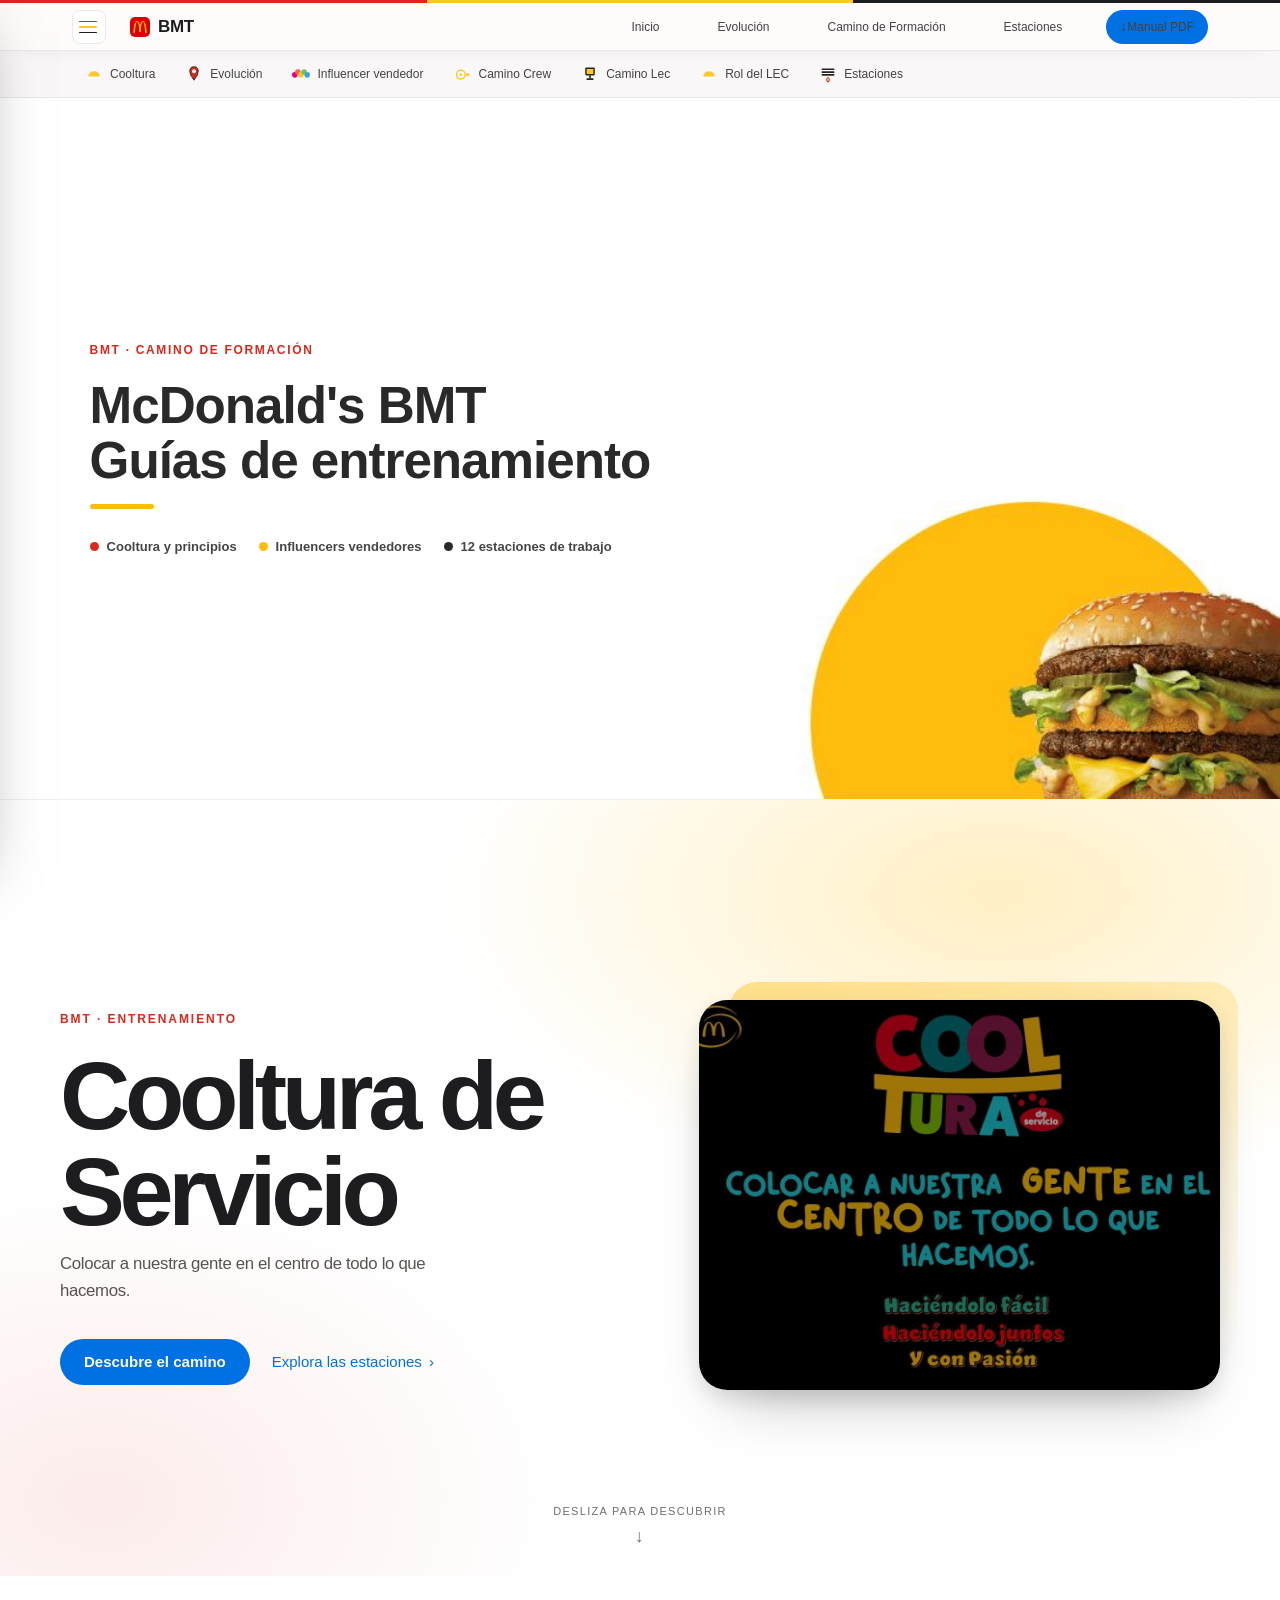
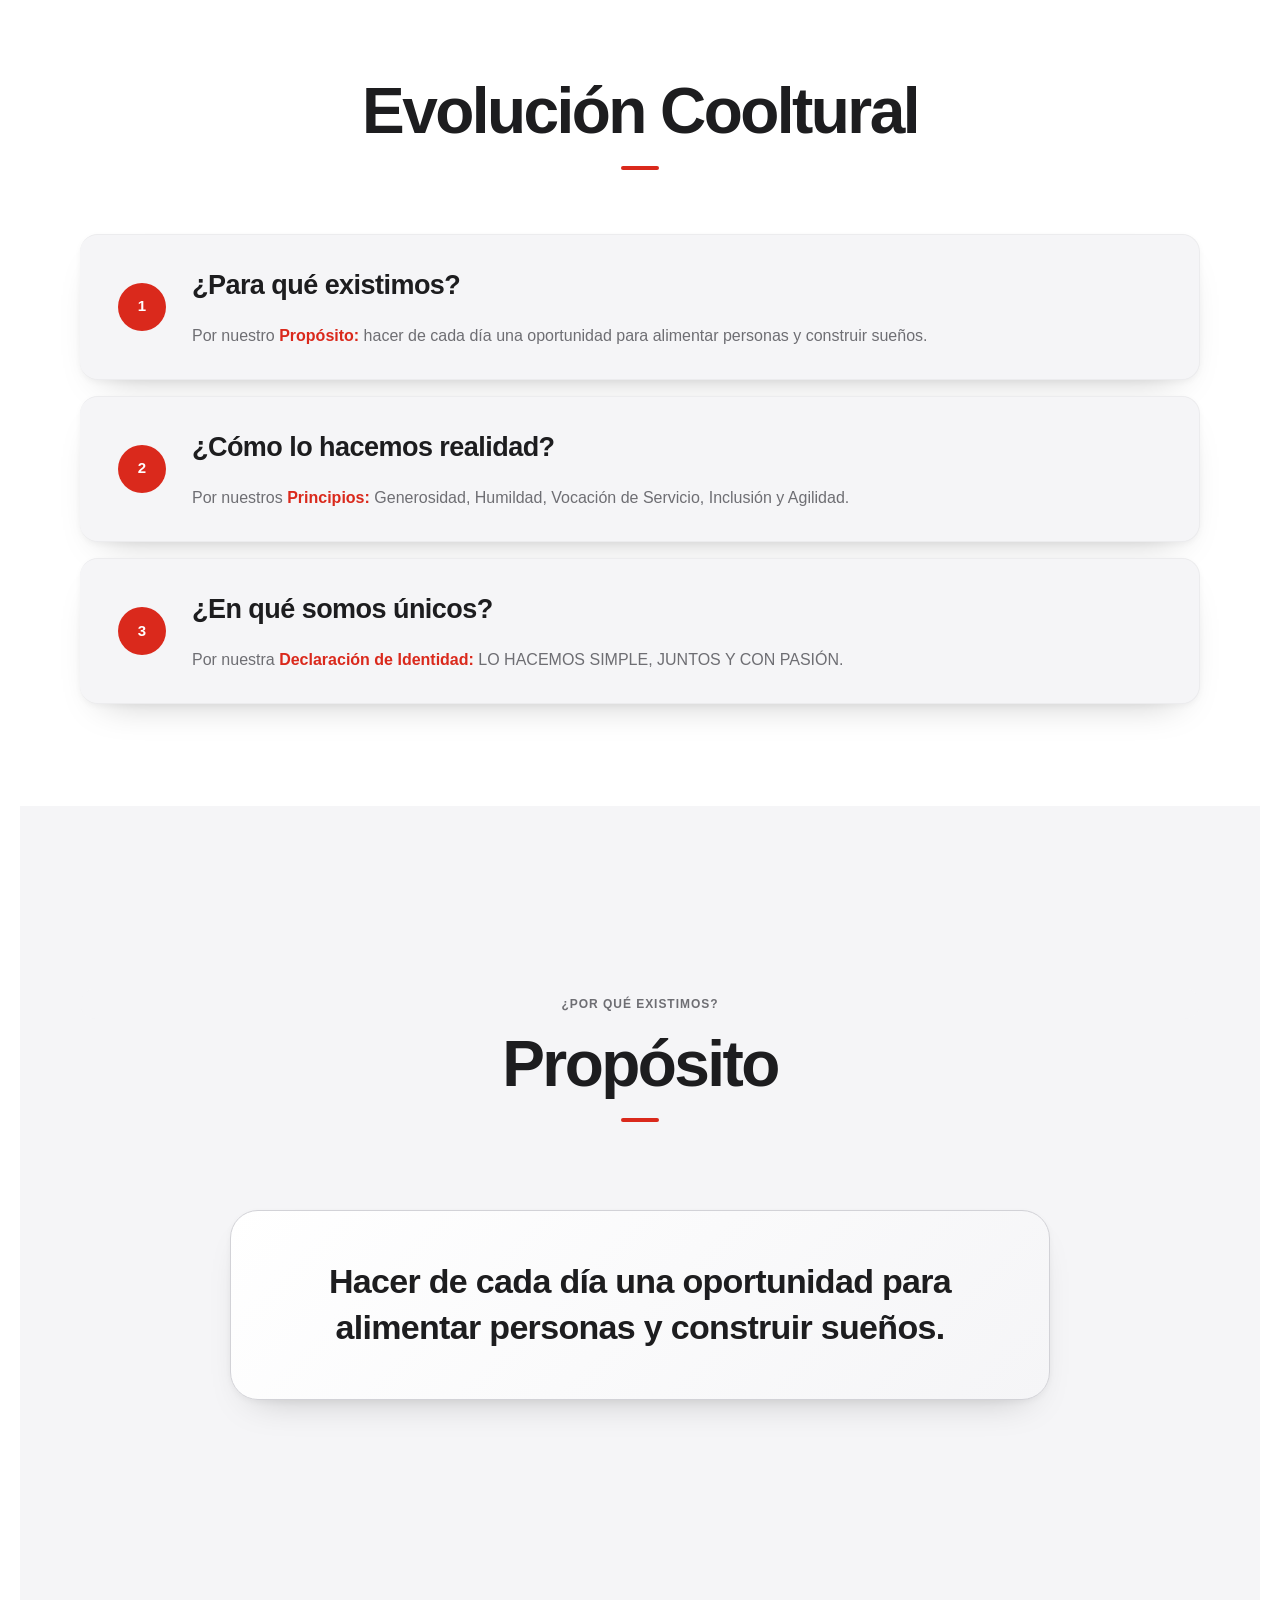
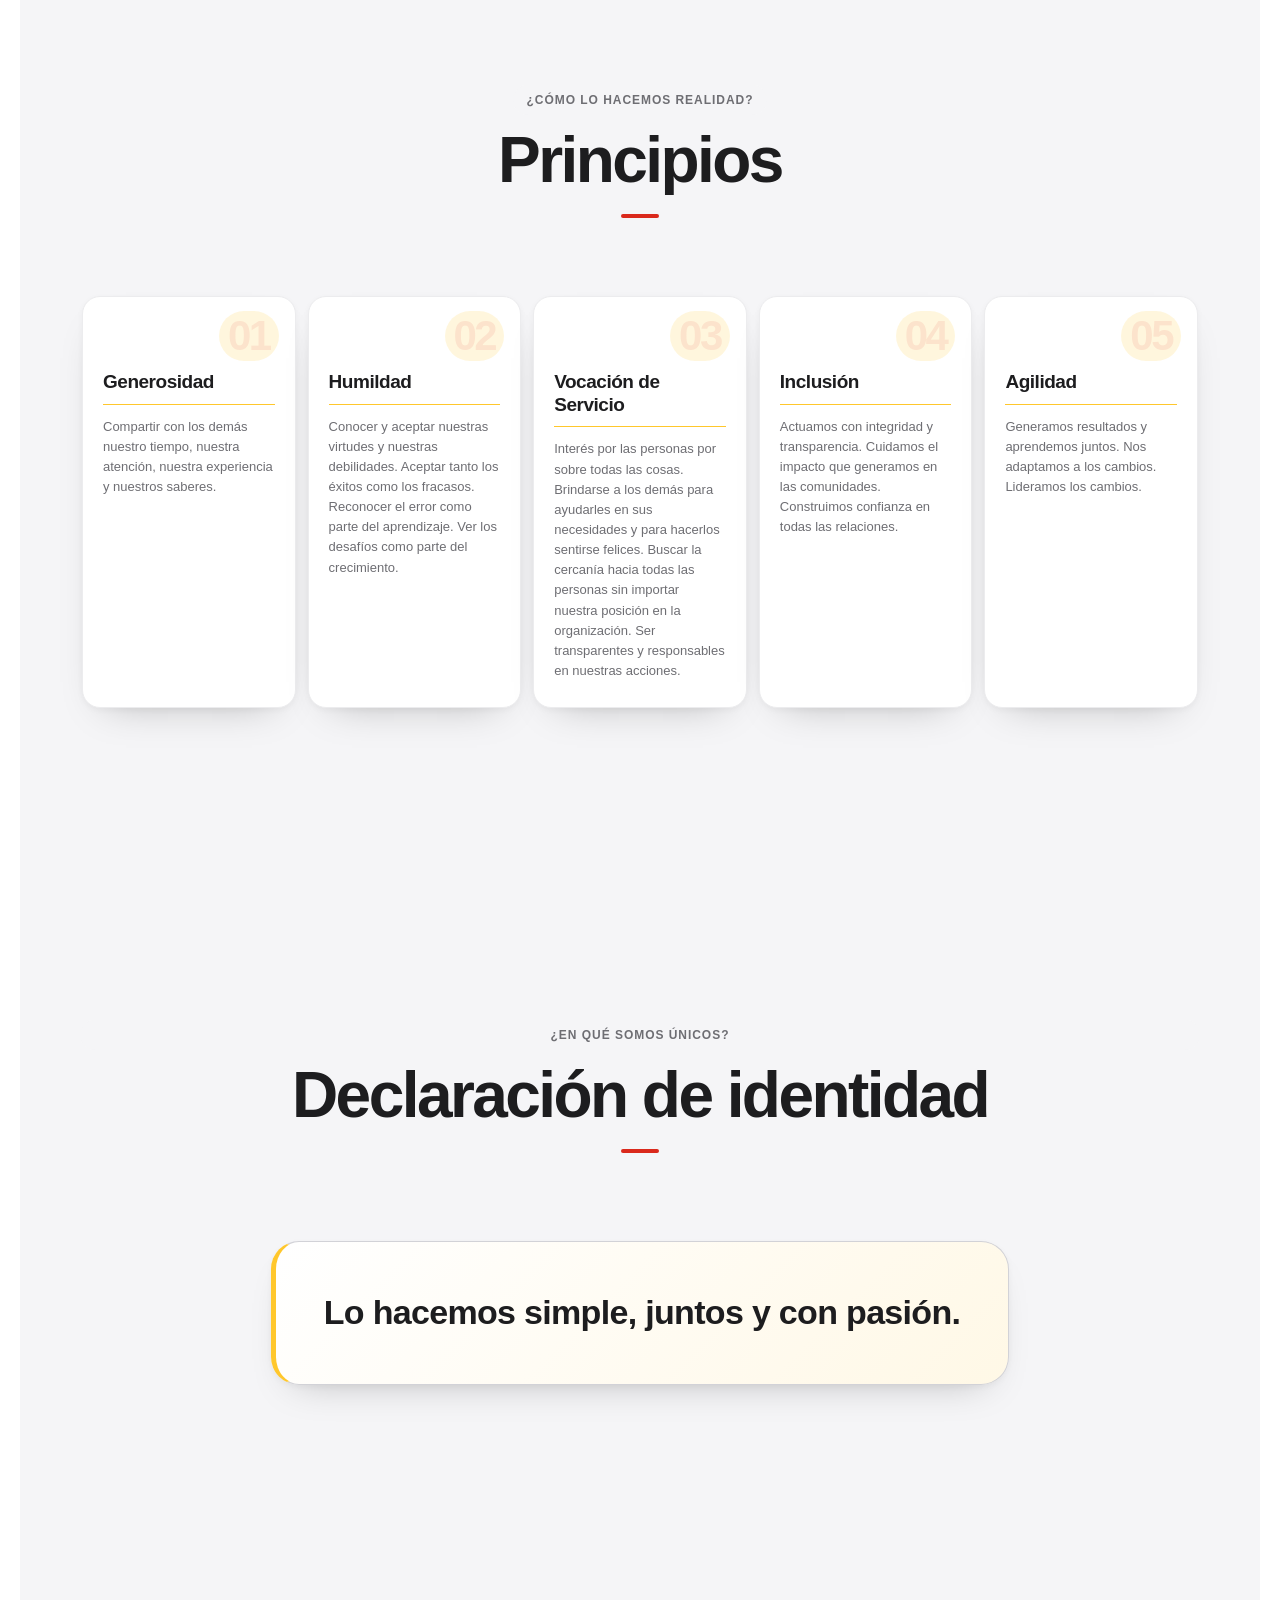
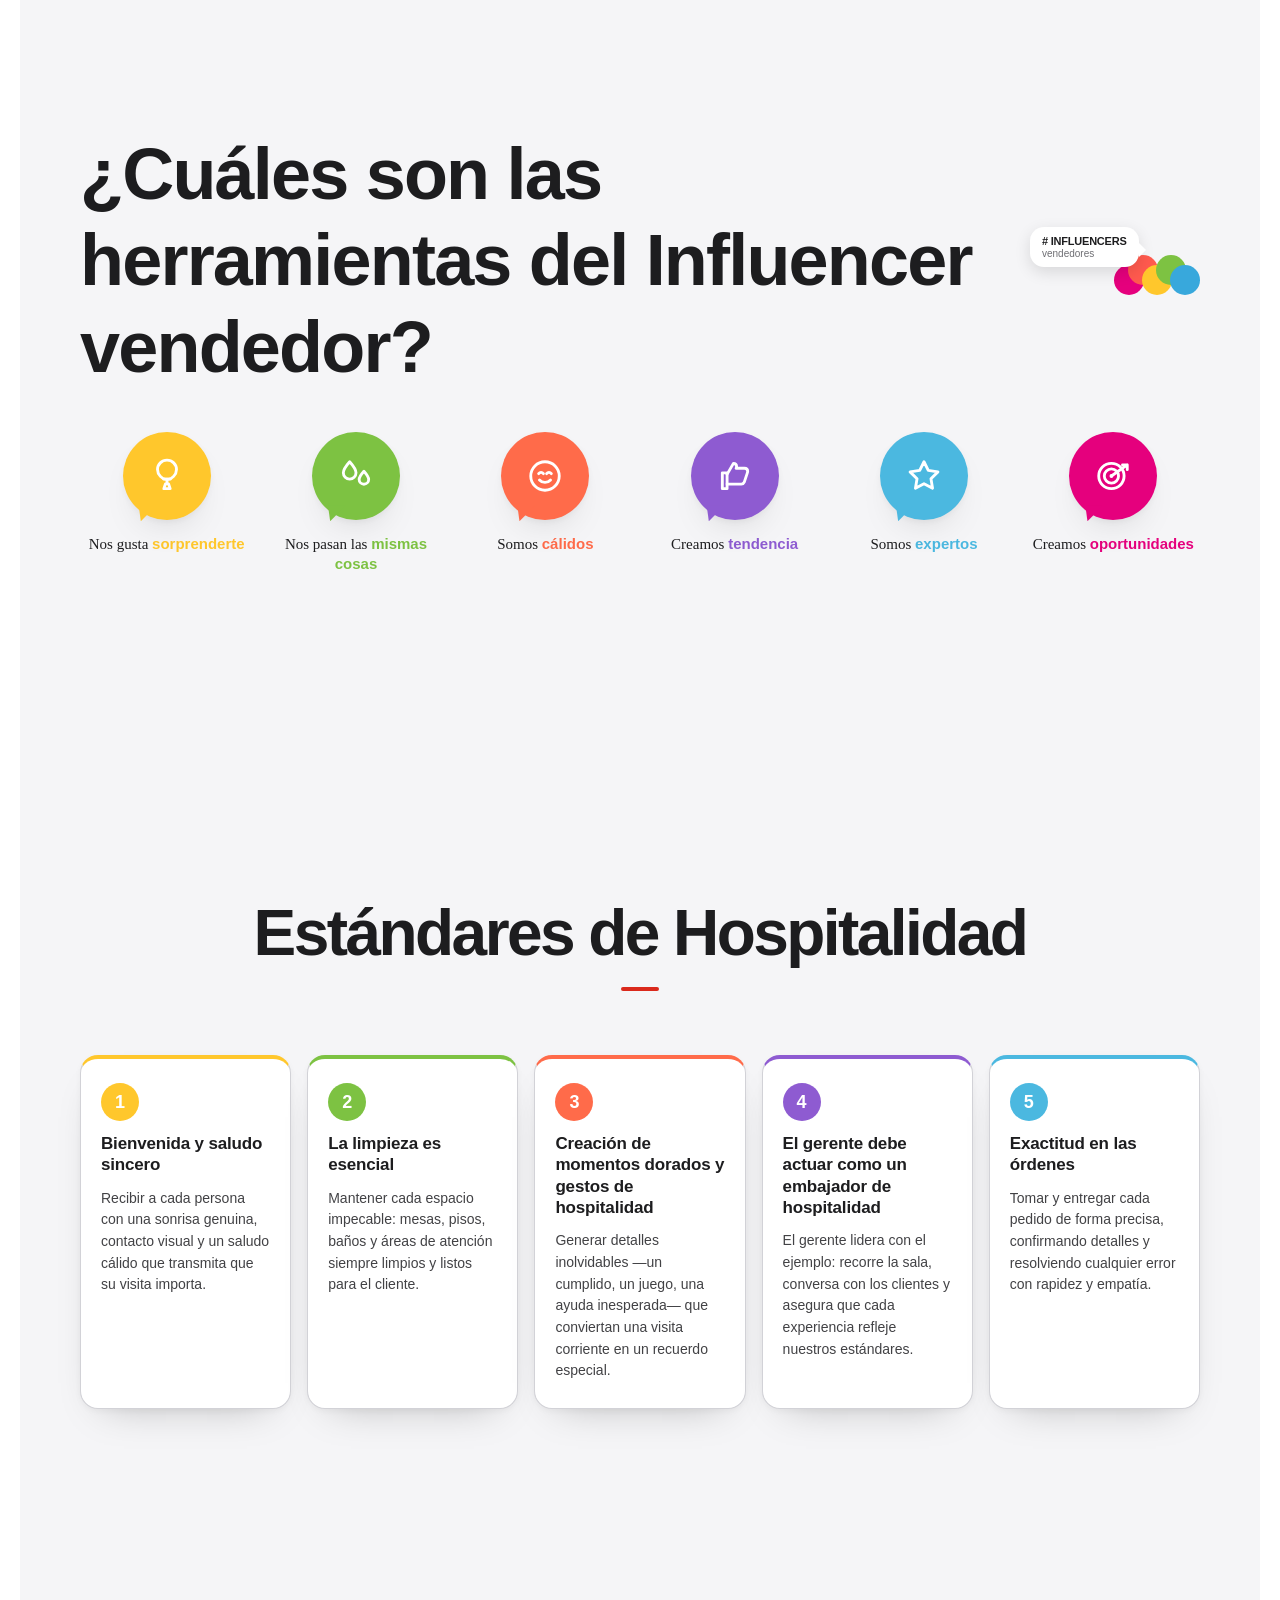
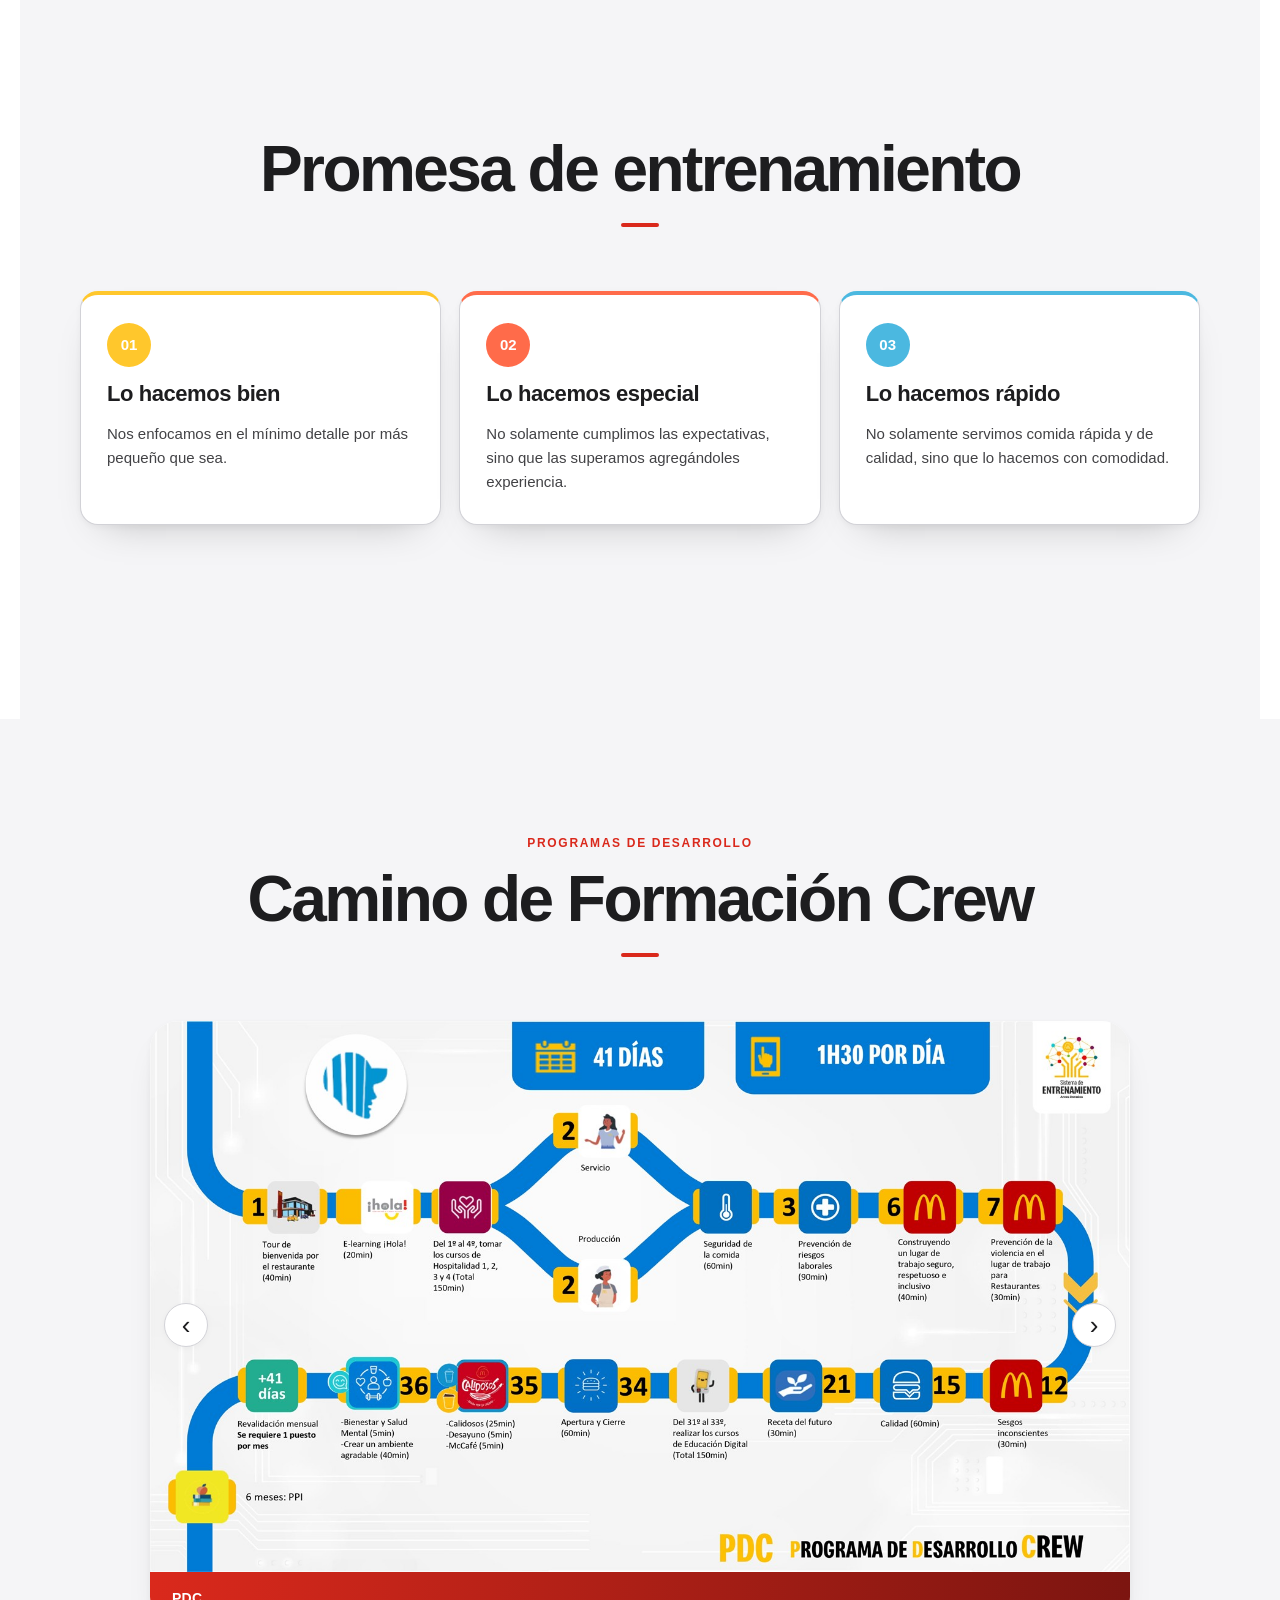
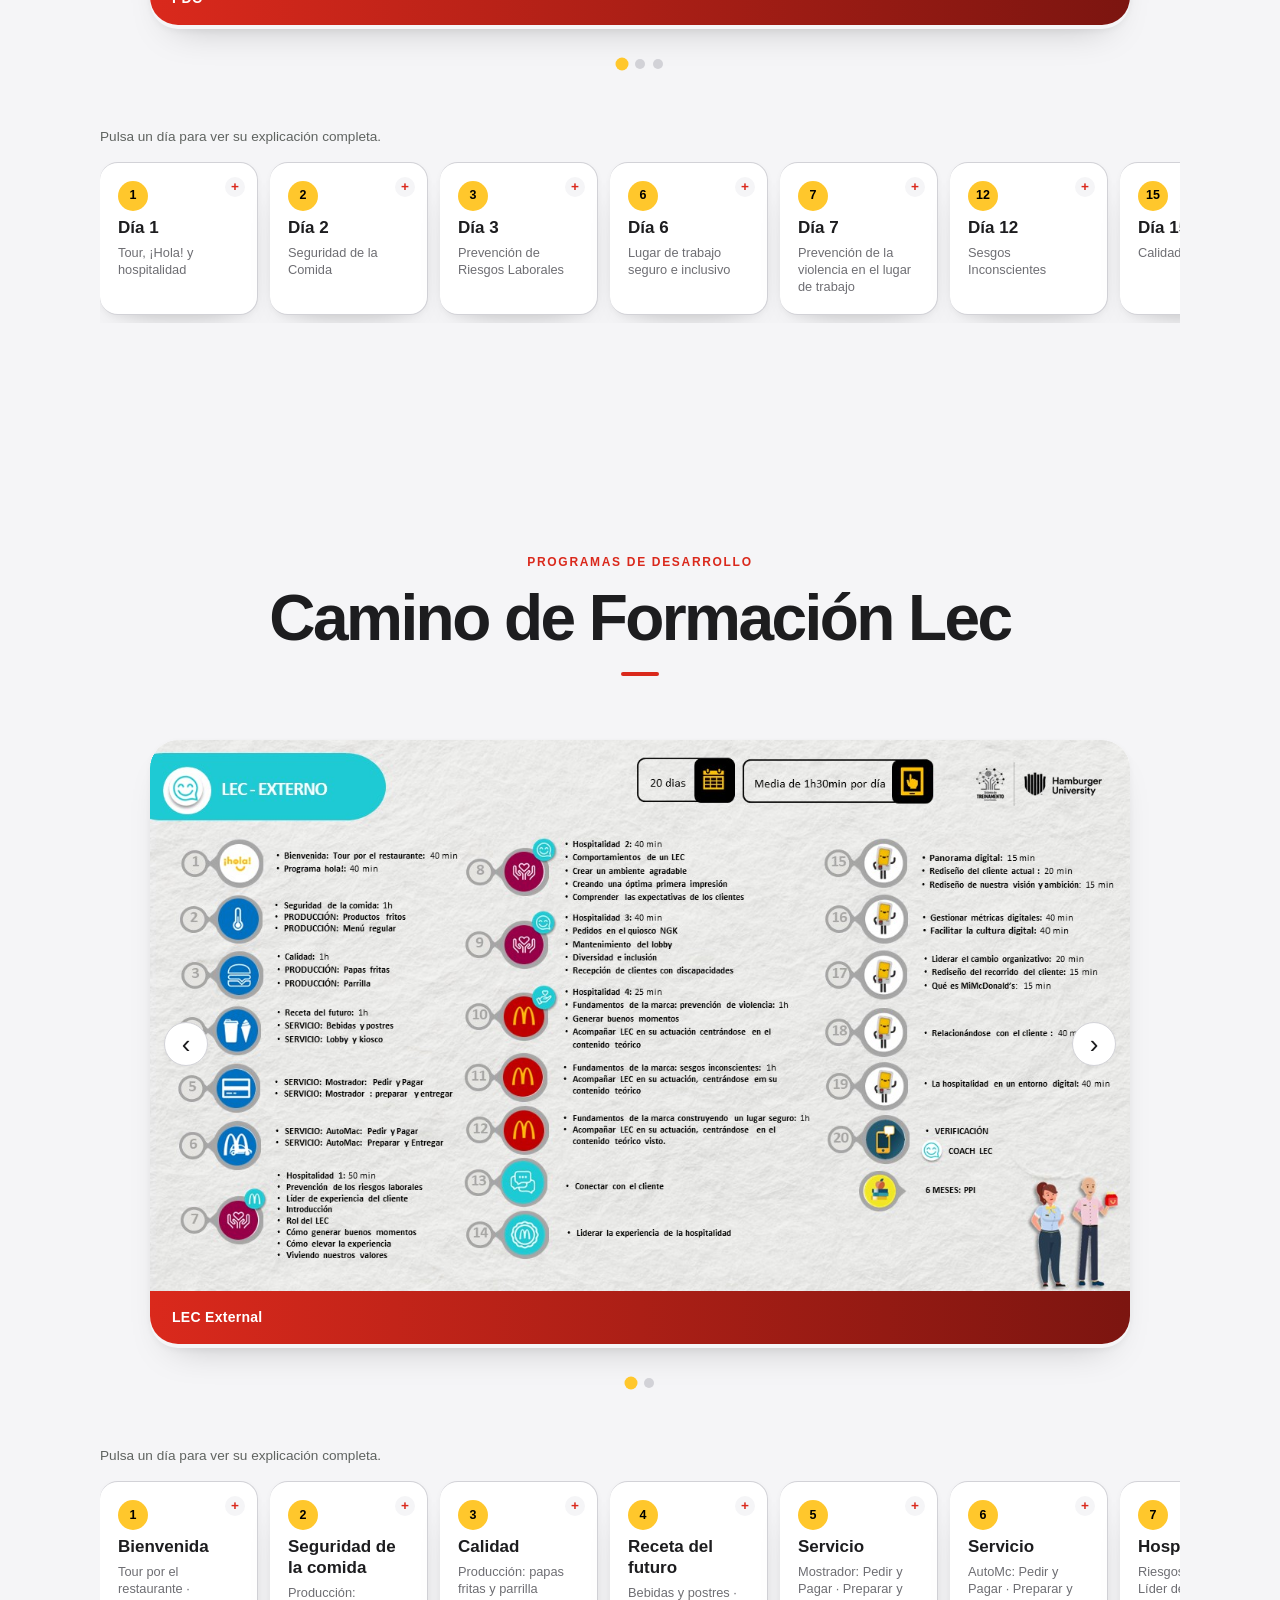
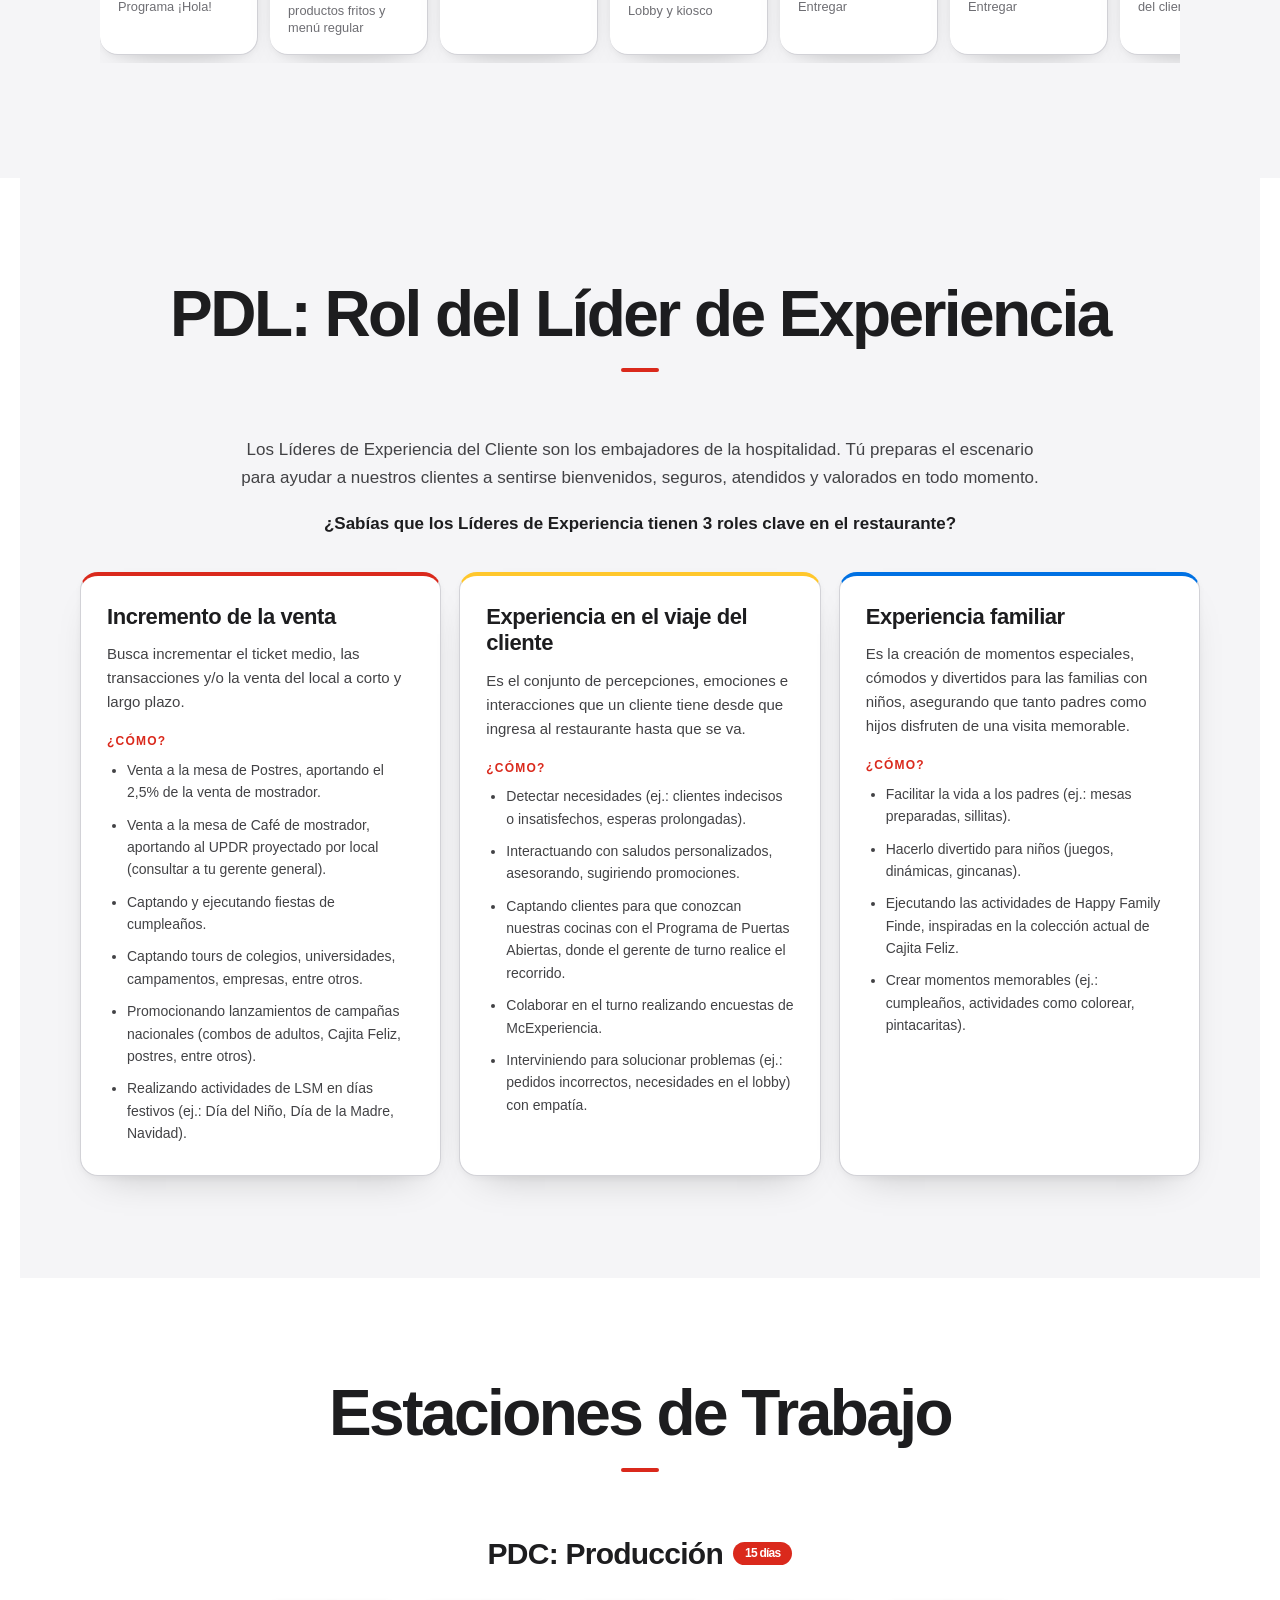
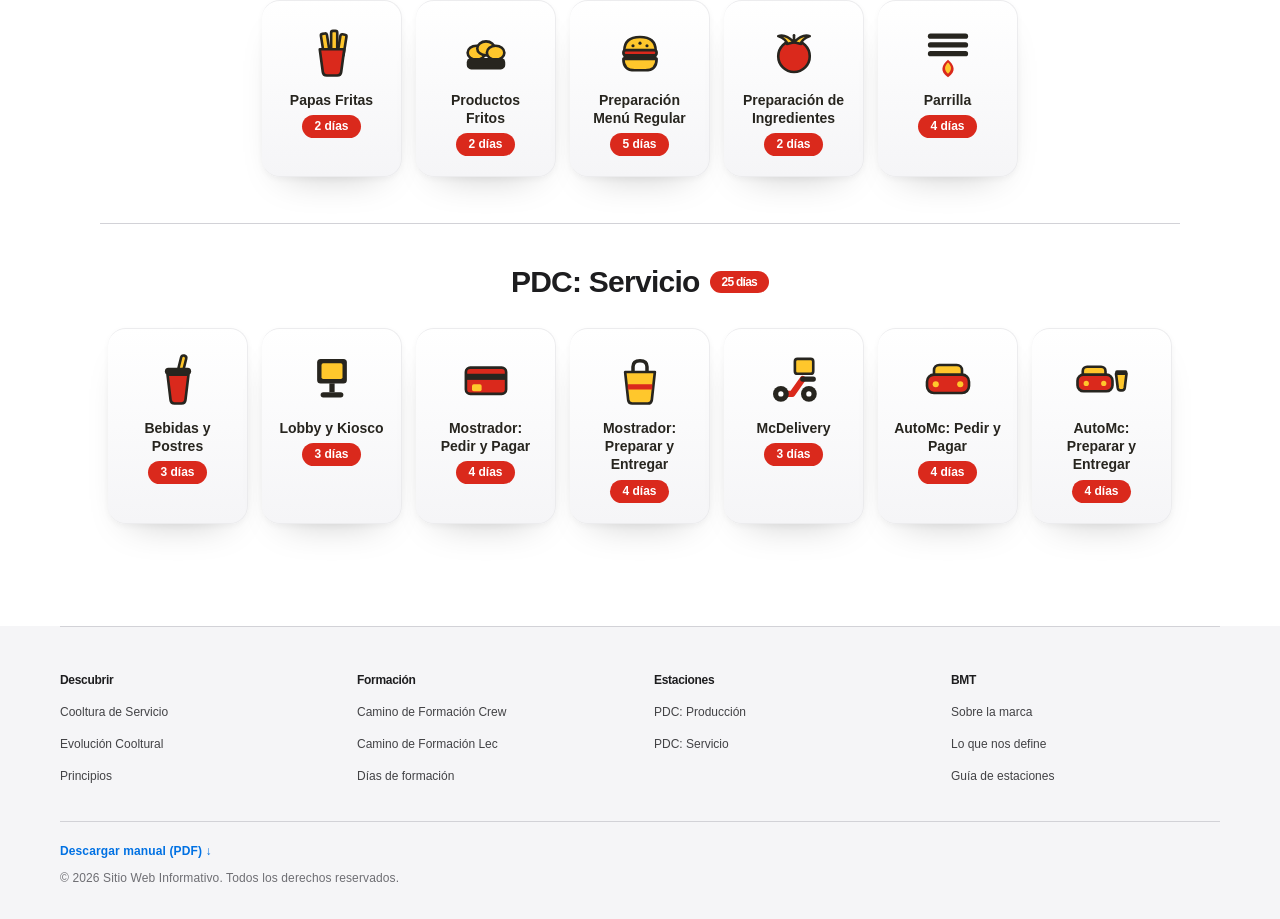
==== commit 15ac291c: "Actualizar banner principal, manual de usuario y etiquetas de días" ====
--- a/index.html
+++ b/index.html
@@ -5,9 +5,11 @@
     <meta name="viewport" content="width=device-width, initial-scale=1.0">
     <title>BMT | Entrenamiento</title>
     <link rel="icon" href="img/lg.ico">
-    <link rel="stylesheet" href="index.css?v=65">
+    <link rel="stylesheet" href="index.css?v=67">
     <!-- Rediseño visual: estilo Apple, sin JavaScript -->
-    <link rel="stylesheet" href="apple.css?v=26">
+    <link rel="stylesheet" href="apple.css?v=27">
+    <!-- Banner principal inspirado en mcdonalds.com.ve -->
+    <link rel="stylesheet" href="banner-mcd.css?v=1">
 </head>
 <body>
 
@@ -43,7 +45,7 @@
                 <span class="r2"></span>
                 <span class="r3"></span>
             </label>
-            <a href="#cooltura" class="marca">
+            <a href="#banner-principal" class="marca">
                 <img src="img/lg.ico" class="logo">
                 <strong>BMT</strong>
             </a>
@@ -70,37 +72,22 @@
         </ul>
     </nav>
 
-    <!-- BANNER CAMINO DE FORMACIÓN -->
-    <section id="banner-principal" class="seccion-banner" aria-label="Banner Camino de Formación">
-        <div class="banner-contenedor">
-            <div class="banner-copy">
-                <h2 class="banner-titulo">Camino de Formación</h2>
-                <p class="banner-subtitulo">Guía de entrenamiento.</p>
-                <p class="banner-seccion-label">EN ESTA PÁGINA ENCONTRARÁS</p>
-                <div class="banner-listas">
-                    <ul class="banner-lista">
-                        <li><span class="banner-dot dot-rojo" aria-hidden="true"></span><span>Cooltura: Propósito, Principios e Identidad</span></li>
-                        <li><span class="banner-dot dot-amarillo" aria-hidden="true"></span><span>Influencers vendedores · 6 herramientas</span></li>
-                        <li><span class="banner-dot dot-negro" aria-hidden="true"></span><span>Hospitalidad: 5 estándares y Promesa de entrenamiento</span></li>
-                    </ul>
-                    <ul class="banner-lista">
-                        <li><span class="banner-dot dot-rojo" aria-hidden="true"></span><span>Camino de Formación Crew</span></li>
-                        <li><span class="banner-dot dot-amarillo" aria-hidden="true"></span><span>Camino de Formación LEC y Rol del LEC</span></li>
-                        <li><span class="banner-dot dot-negro" aria-hidden="true"></span><span>12 estaciones: Producción y Servicio</span></li>
-                    </ul>
-                </div>
-            </div>
-            <aside class="banner-resumen" aria-label="Resumen del contenido">
-                <p class="banner-resumen-label">RESUMEN DEL CONTENIDO</p>
-                <div class="banner-resumen-item item-programas">
-                    <p class="banner-resumen-titulo">1. Programas</p>
-                    <p class="banner-resumen-detalle">Crew · LEC · Rol del LEC</p>
-                </div>
-                <div class="banner-resumen-item item-estaciones">
-                    <p class="banner-resumen-titulo">2. Estaciones</p>
-                    <p class="banner-resumen-detalle">5 Producción · 7 Servicio</p>
-                </div>
-            </aside>
+    <!-- BANNER PRINCIPAL: inspirado en la portada de McDonald's Venezuela -->
+    <section id="banner-principal" class="seccion-banner banner-mcd" aria-label="Banner McDonald's BMT Guías de entrenamiento">
+        <div class="banner-mcd-visual">
+            <picture class="banner-mcd-foto">
+                <source media="(max-width: 900px)" srcset="img/mcd-hamburguesa-banner-mobile.jpg">
+                <img src="img/mcd-hamburguesa-banner.jpg" alt="Hamburguesa McDonald's" width="560" height="296">
+            </picture>
+        </div>
+        <div class="banner-mcd-copy">
+            <p class="banner-mcd-eyebrow">BMT · CAMINO DE FORMACIÓN</p>
+            <h1 class="banner-mcd-title">McDonald's BMT <span>Guías de entrenamiento</span></h1>
+            <ul class="banner-mcd-temas">
+                <li><span class="tema-punto rojo" aria-hidden="true"></span>Cooltura y principios</li>
+                <li><span class="tema-punto amarillo" aria-hidden="true"></span>Influencers vendedores</li>
+                <li><span class="tema-punto negro" aria-hidden="true"></span>12 estaciones de trabajo</li>
+            </ul>
         </div>
     </section>
 
--- a/apple.css
+++ b/apple.css
@@ -311,7 +311,7 @@
 }
 
 .grupo li a .duracion {
-  color: var(--gris);
+  color: var(--blanco);
 }
 
 .fondo-lateral {
@@ -1023,7 +1023,7 @@
 }
 
 .acceso-estacion .duracion {
-  color: var(--gris);
+  color: var(--blanco);
 }
 
 .acceso-estacion:hover {
--- a/banner-mcd.css
+++ b/banner-mcd.css
@@ -0,0 +1,181 @@
+/* =========================================================
+   Banner principal inspirado en la portada de mcdonalds.com.ve
+   (texto a la izquierda, bloque de imagen a la derecha).
+   Se carga después de apple.css para reemplazar el banner anterior.
+   ========================================================= */
+
+.seccion-banner.banner-mcd {
+    display: grid;
+    grid-template-columns: minmax(0, 61fr) minmax(0, 39fr);
+    grid-template-areas: "copy visual";
+    align-items: stretch;
+    width: 100%;
+    /* Misma altura que la sección "Cooltura de servicio" */
+    min-height: 78vh;
+    min-height: min(78vh, 720px);
+    margin: 0;
+    padding: 0;
+    background: #ffffff;
+    border-bottom: 1px solid rgba(0, 0, 0, 0.06);
+    overflow: hidden;
+}
+
+/* ---------- Columna de texto ---------- */
+.banner-mcd .banner-mcd-copy {
+    grid-area: copy;
+    display: flex;
+    flex-direction: column;
+    justify-content: center;
+    align-items: flex-start;
+    padding: 70px clamp(24px, 7vw, 104px);
+    padding-top: calc(clamp(70px, 12vw, 160px) + 38px);
+    padding-bottom: calc(clamp(70px, 12vw, 160px) + 37px);
+    background: #ffffff;
+}
+
+.banner-mcd .banner-mcd-eyebrow {
+    display: flex;
+    align-items: center;
+    gap: 10px;
+    margin: 0 0 20px;
+    font-size: 12px;
+    font-weight: 700;
+    letter-spacing: 0.14em;
+    color: #da291c;
+}
+
+.banner-mcd .banner-mcd-title {
+    margin: 0;
+    font-size: clamp(2.6rem, 4vw, 3.5rem);
+    line-height: 1.06;
+    font-weight: 800;
+    letter-spacing: -0.02em;
+    color: #292929;
+}
+
+.banner-mcd .banner-mcd-title span {
+    display: block;
+}
+
+.banner-mcd .banner-mcd-title span::after {
+    content: "";
+    display: block;
+    width: 64px;
+    height: 5px;
+    margin-top: 16px;
+    border-radius: 3px;
+    background: #ffbc0d;
+}
+
+.banner-mcd .banner-mcd-lead {
+    margin: 22px 0 0;
+    max-width: 46ch;
+    font-size: clamp(1.05rem, 1.8vw, 1.6rem);
+    line-height: 1.5;
+    color: #5b5b5b;
+}
+
+.banner-mcd .banner-mcd-temas {
+    display: flex;
+    flex-wrap: wrap;
+    gap: 10px 22px;
+    margin: 28px 0 0;
+    padding: 0;
+    list-style: none;
+}
+
+.banner-mcd .banner-mcd-temas li {
+    display: flex;
+    align-items: center;
+    gap: 8px;
+    font-size: 13px;
+    font-weight: 600;
+    color: #454545;
+}
+
+.banner-mcd .tema-punto {
+    width: 9px;
+    height: 9px;
+    flex: 0 0 9px;
+    border-radius: 50%;
+}
+
+.banner-mcd .tema-punto.rojo { background: #da291c; }
+.banner-mcd .tema-punto.amarillo { background: #ffbc0d; }
+.banner-mcd .tema-punto.negro { background: #292929; }
+
+/* ---------- Columna visual: foto original de McDonald's Venezuela ---------- */
+.banner-mcd .banner-mcd-visual {
+    grid-area: visual;
+    position: relative;
+    min-height: 100%;
+    background: #ffffff;
+    overflow: hidden;
+}
+
+/* La foto nítida se muestra completa, sin agrandarse más de lo necesario */
+.banner-mcd .banner-mcd-foto {
+    position: absolute;
+    inset: 0;
+    display: grid;
+    place-items: end;
+}
+
+.banner-mcd .banner-mcd-foto img {
+    display: block;
+    width: 135%;
+    max-width: none;
+    height: auto;
+    object-fit: contain;
+    /* La hamburguesa original está al lado derecho */
+    object-position: right center;
+}
+
+/* ---------- Adaptación a pantallas pequeñas ---------- */
+@media (max-width: 900px) {
+    .seccion-banner.banner-mcd {
+        grid-template-columns: 1fr;
+        grid-template-areas: "visual" "copy";
+        min-height: auto;
+    }
+
+    .banner-mcd .banner-mcd-visual {
+        min-height: 280px;
+    }
+
+    .banner-mcd .banner-mcd-foto {
+        display: block;
+        width: 100%;
+        height: 100%;
+    }
+
+    .banner-mcd .banner-mcd-foto img {
+        width: 100%;
+        height: 100%;
+        object-fit: cover;
+        object-position: center;
+    }
+
+    .banner-mcd .banner-mcd-copy {
+        padding: 78px 24px 81px;
+    }
+}
+
+@media (max-width: 560px) {
+    .banner-mcd .banner-mcd-visual {
+        min-height: 230px;
+    }
+
+    .banner-mcd .banner-mcd-copy {
+        padding: 72px 20px 75px;
+    }
+
+    .banner-mcd .banner-mcd-title {
+        font-size: clamp(1.85rem, 8vw, 2.4rem);
+    }
+
+    .banner-mcd .banner-mcd-temas {
+        flex-direction: column;
+        gap: 8px;
+    }
+}
